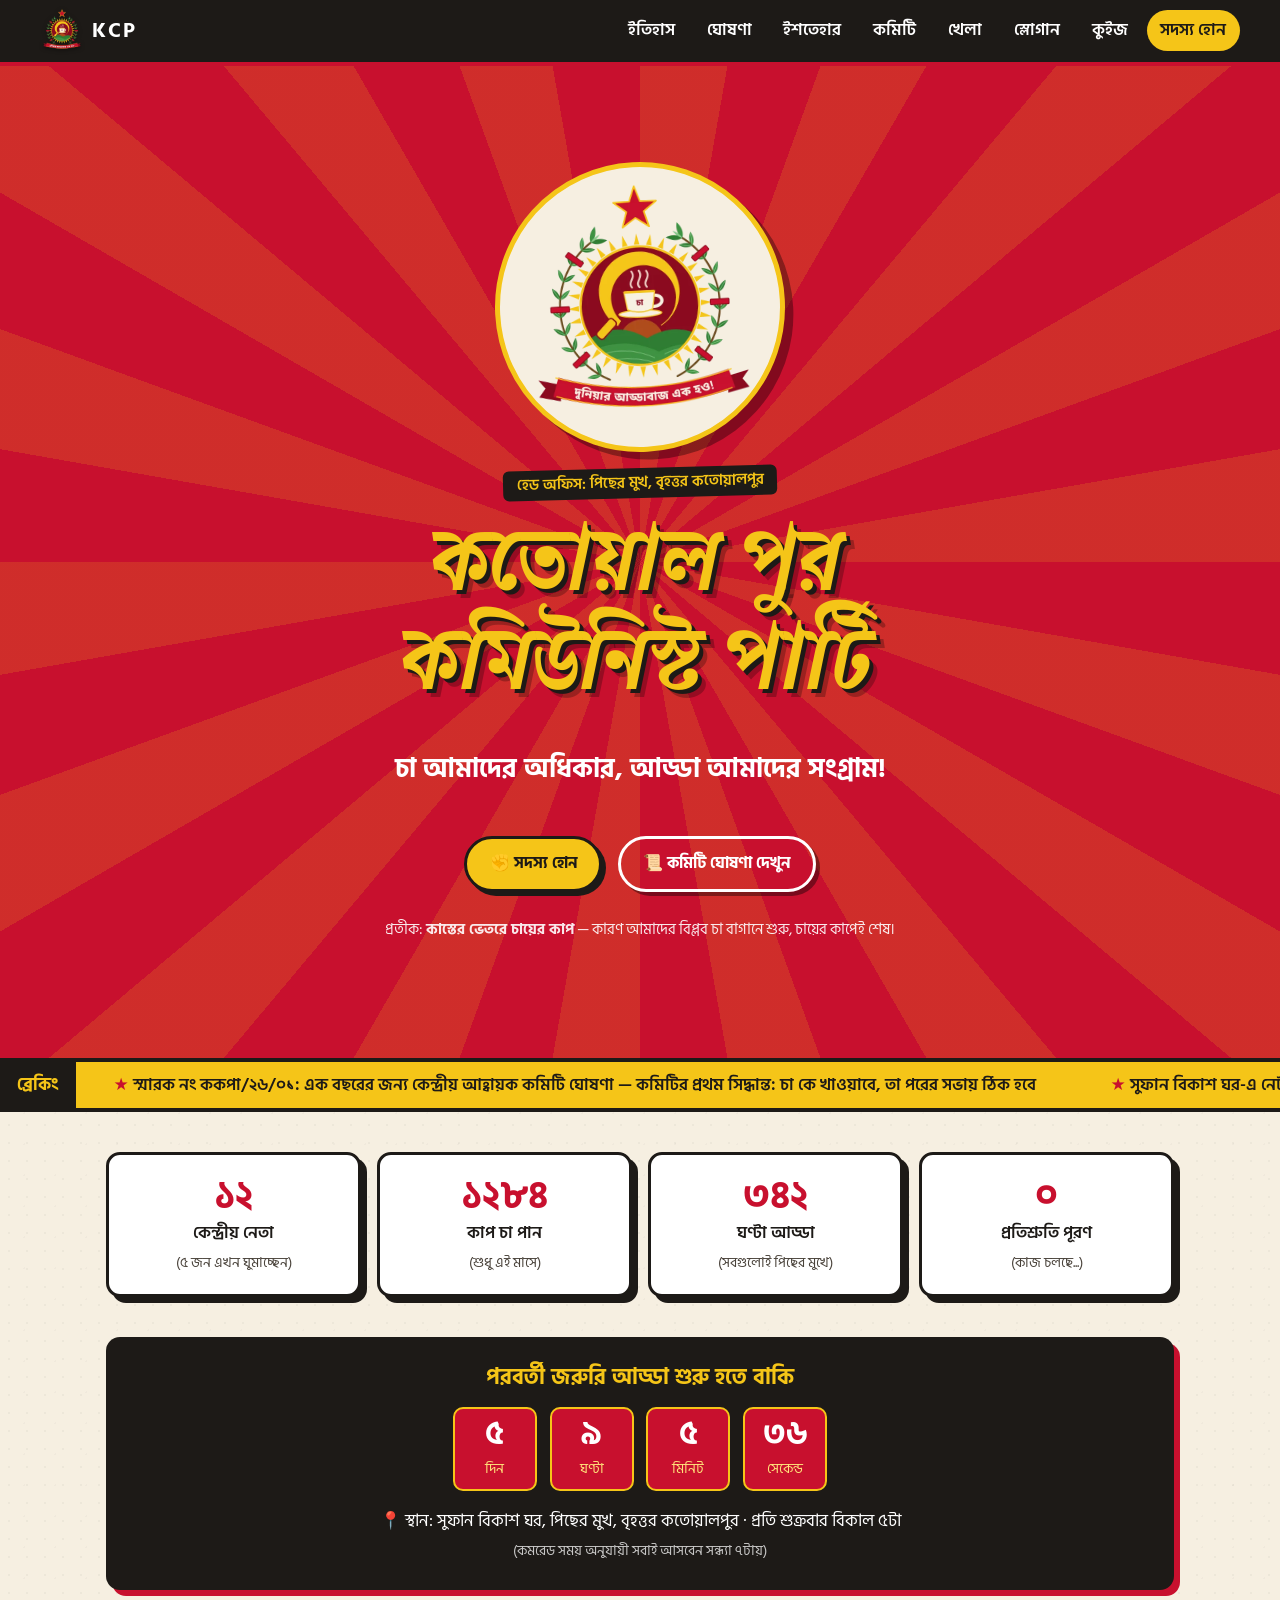
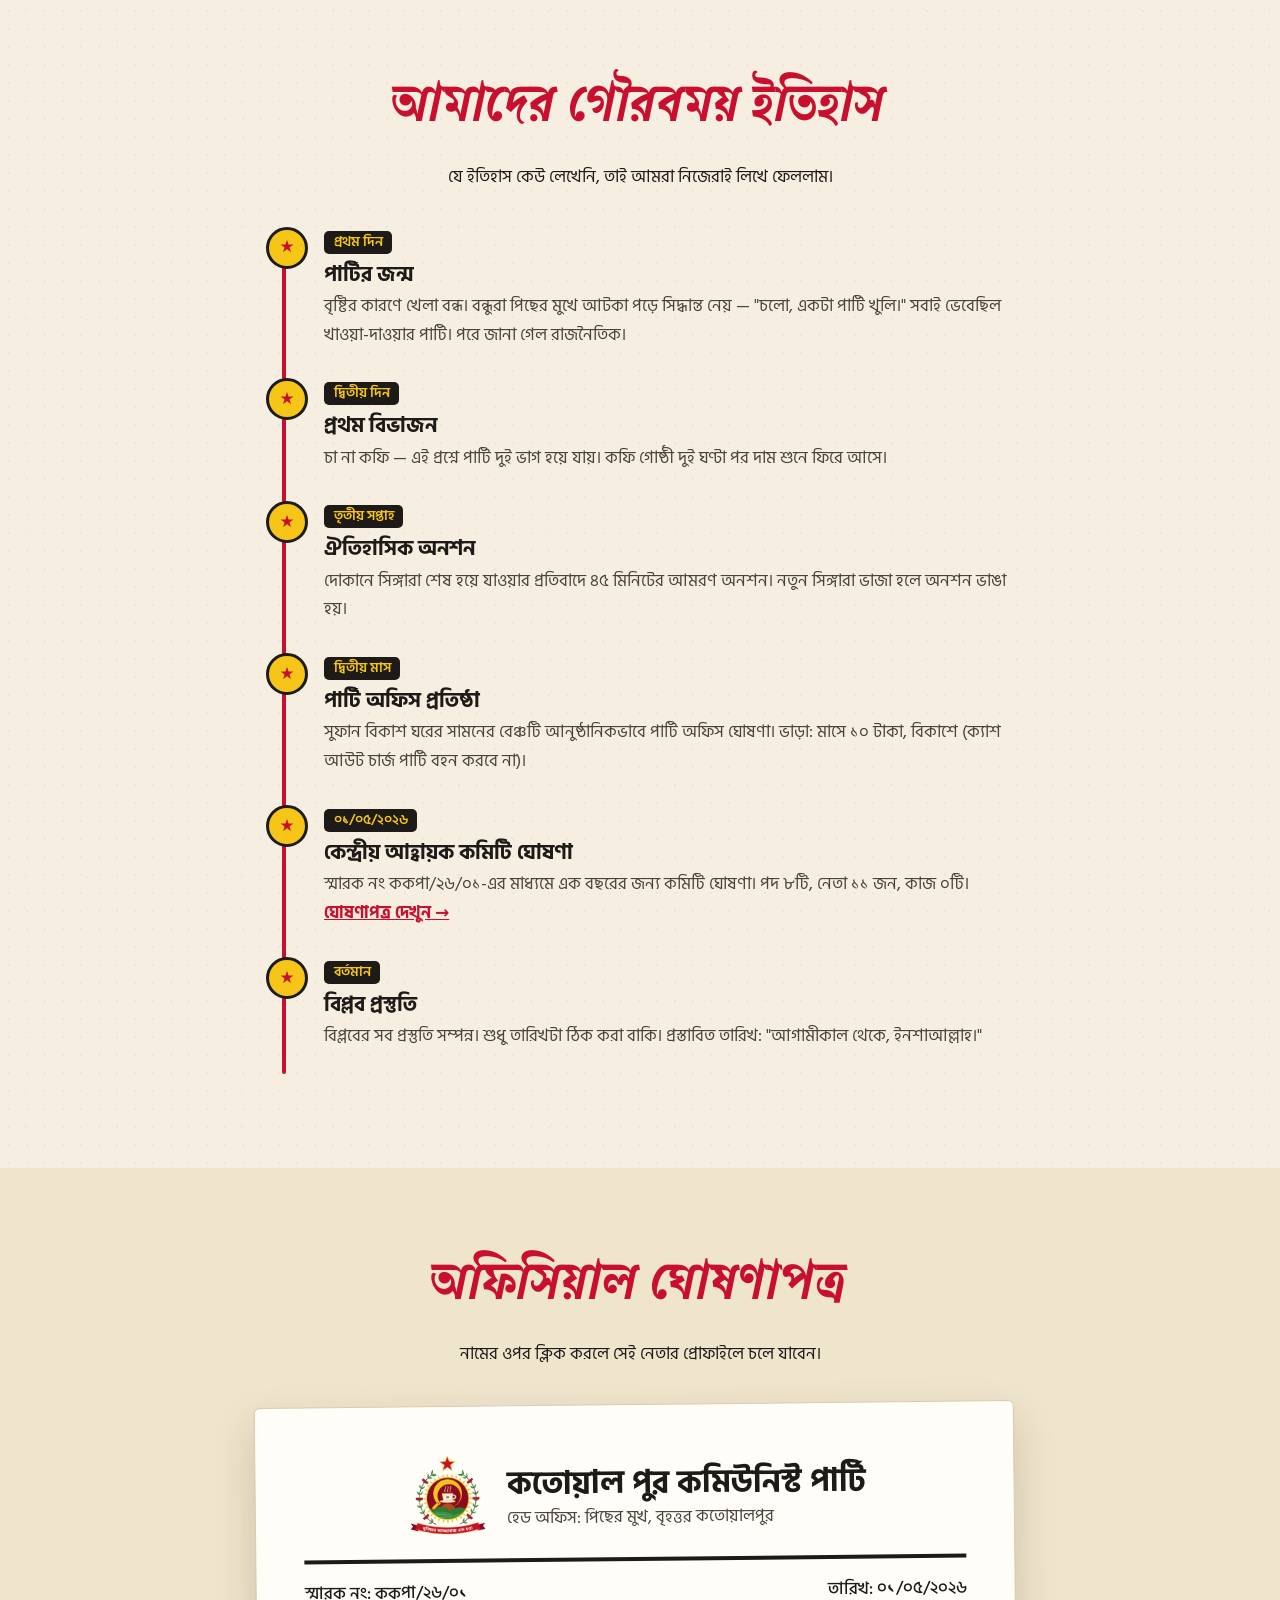
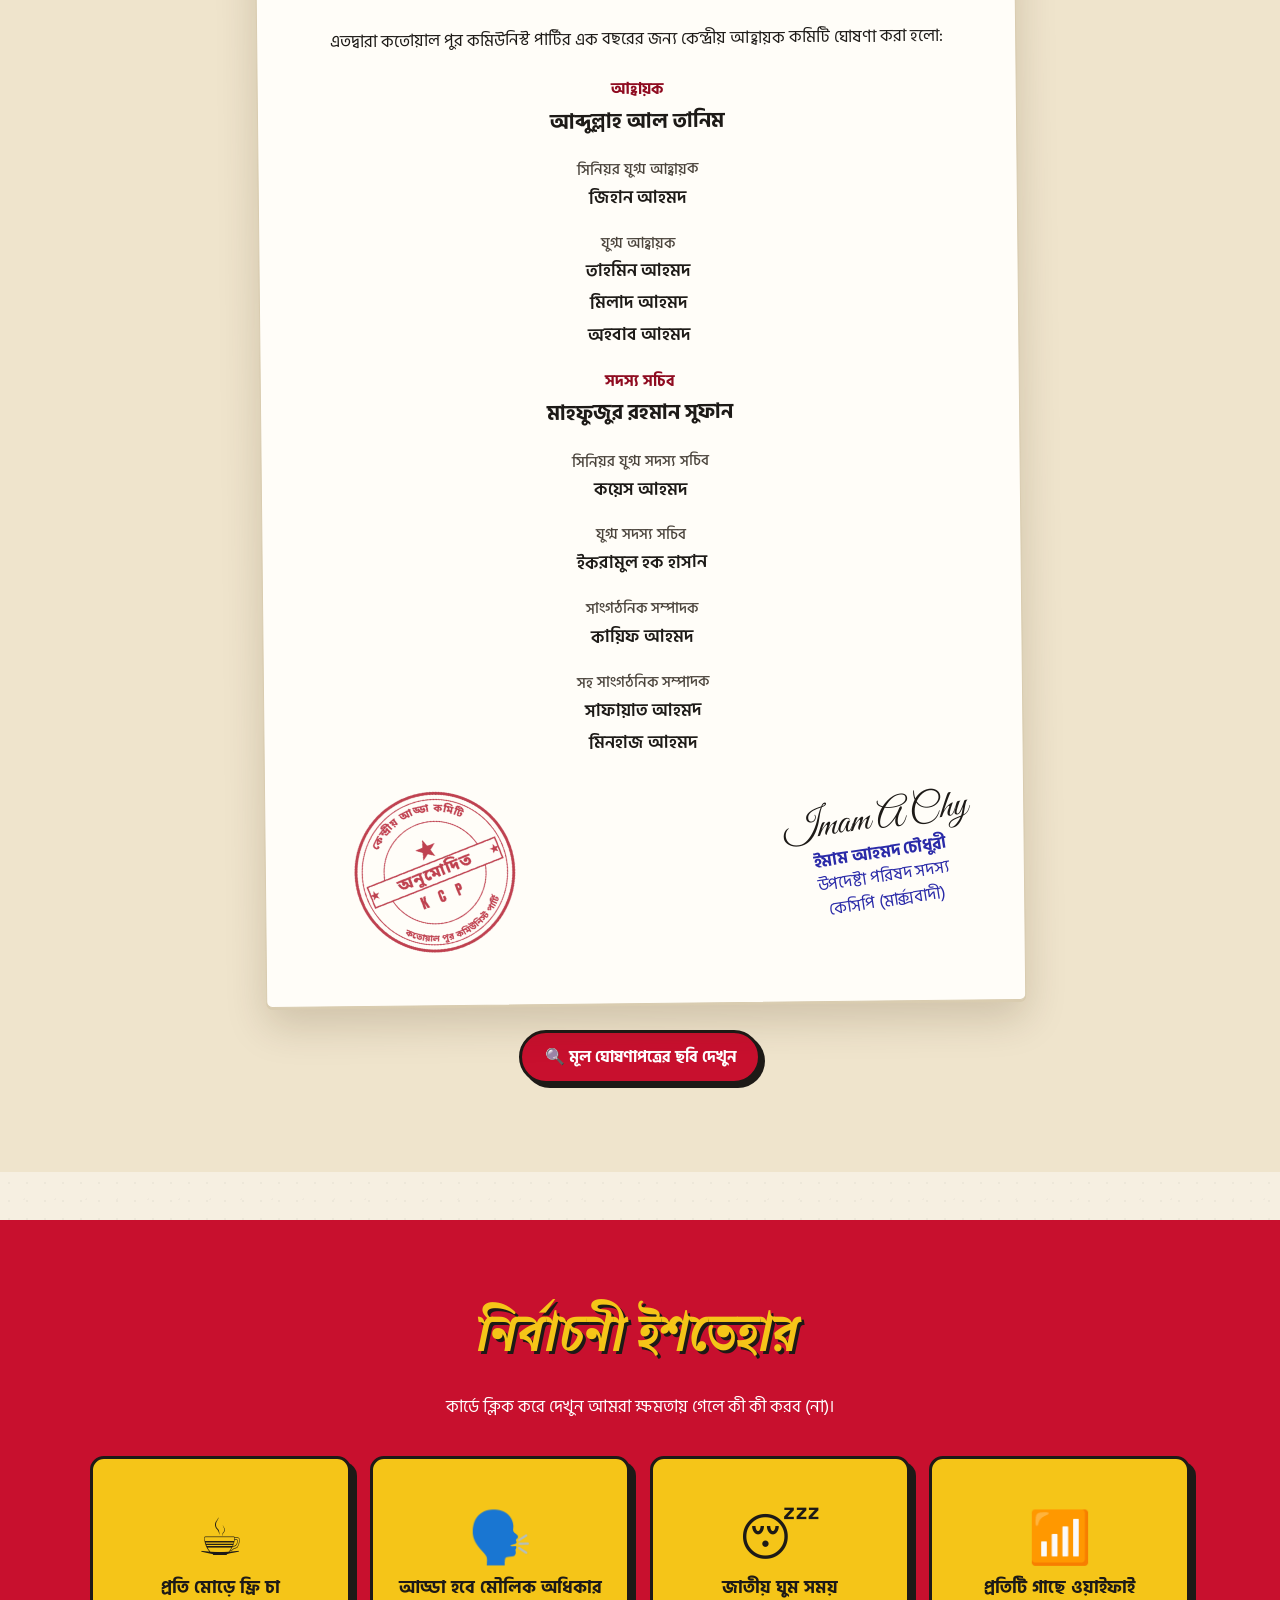
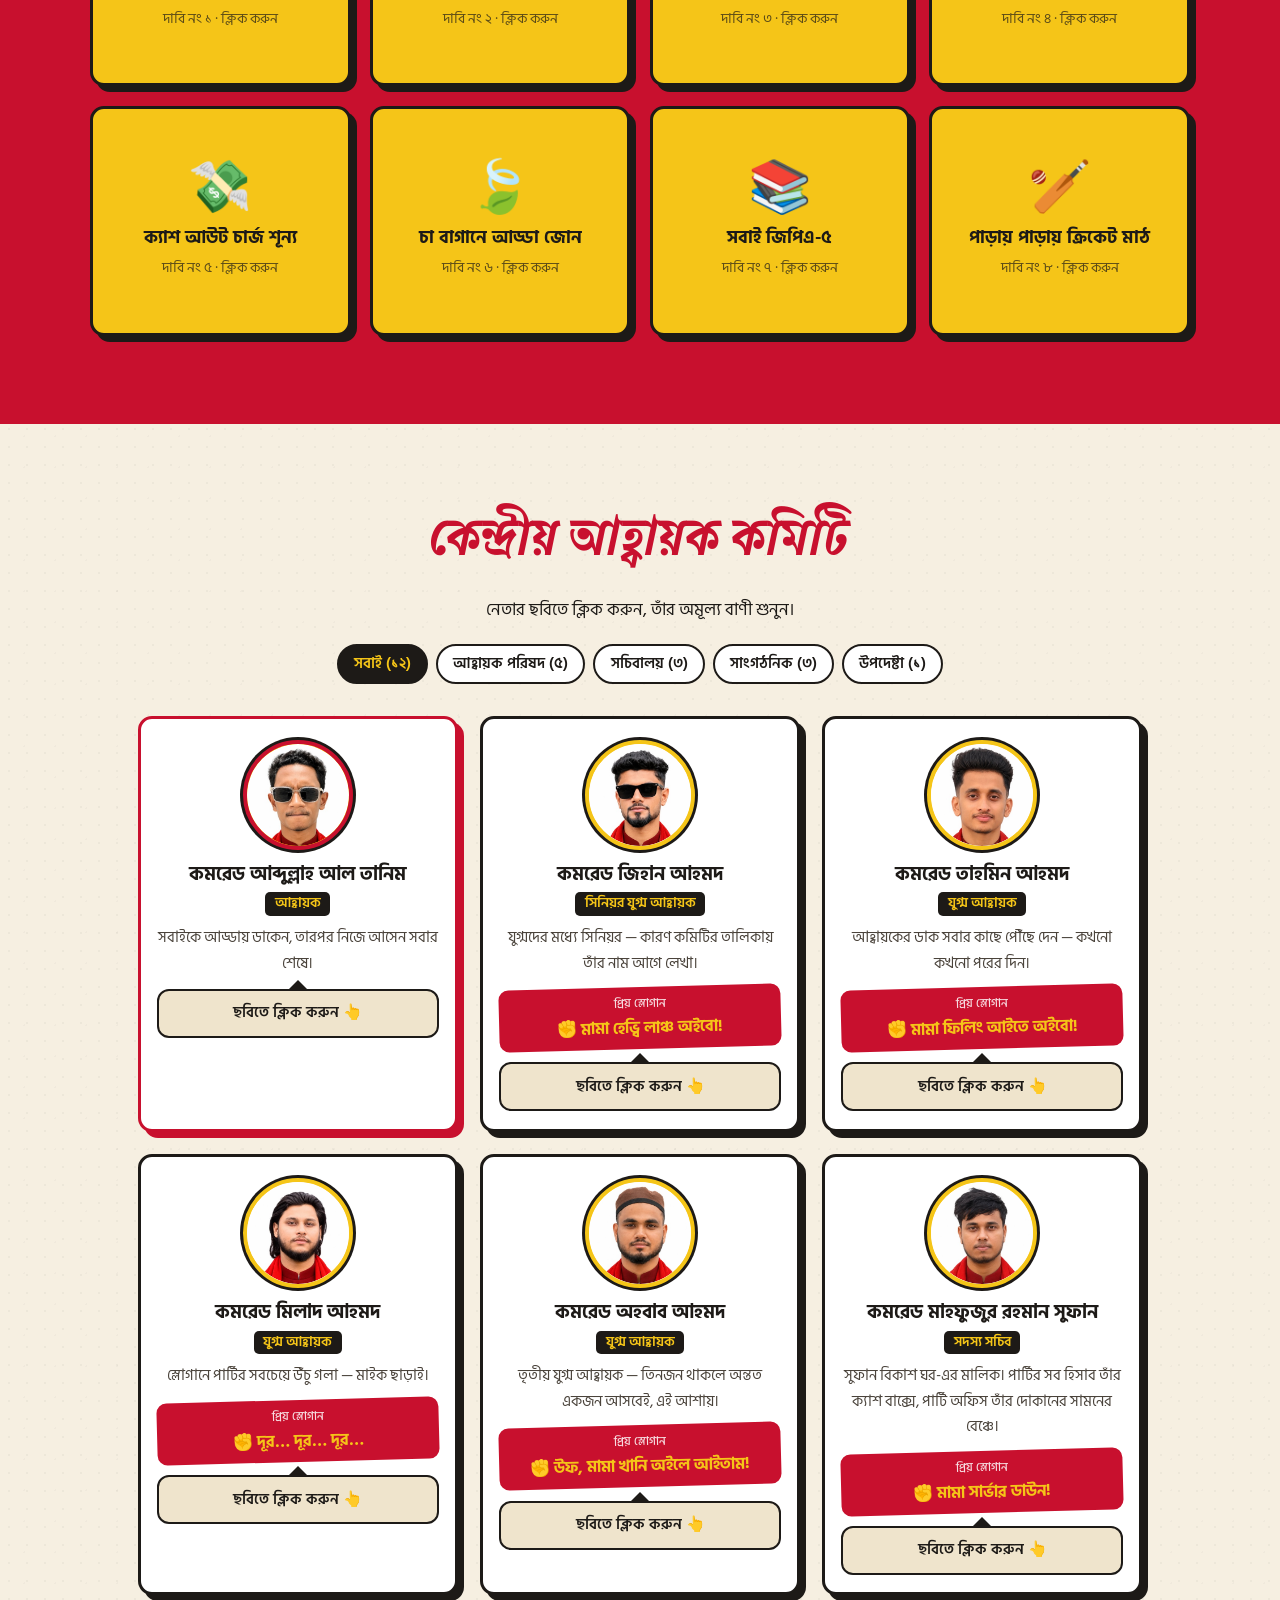
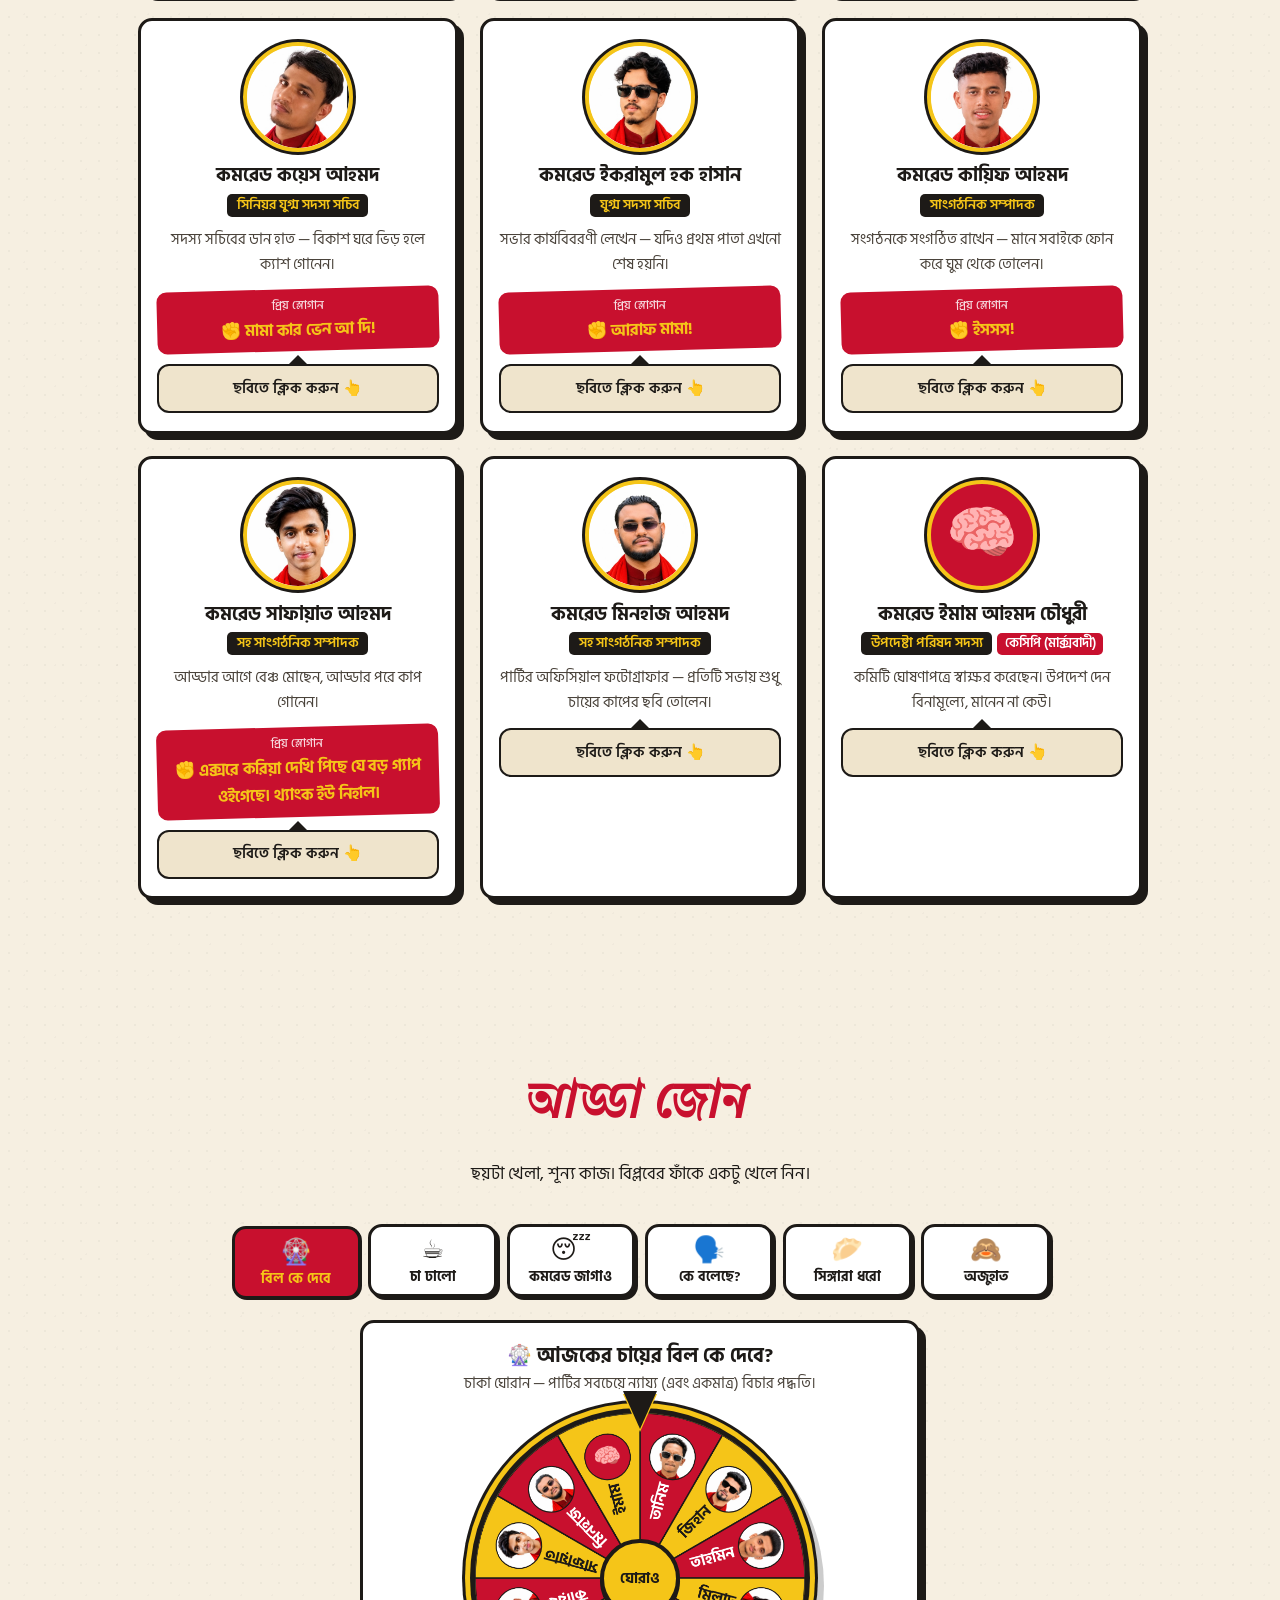
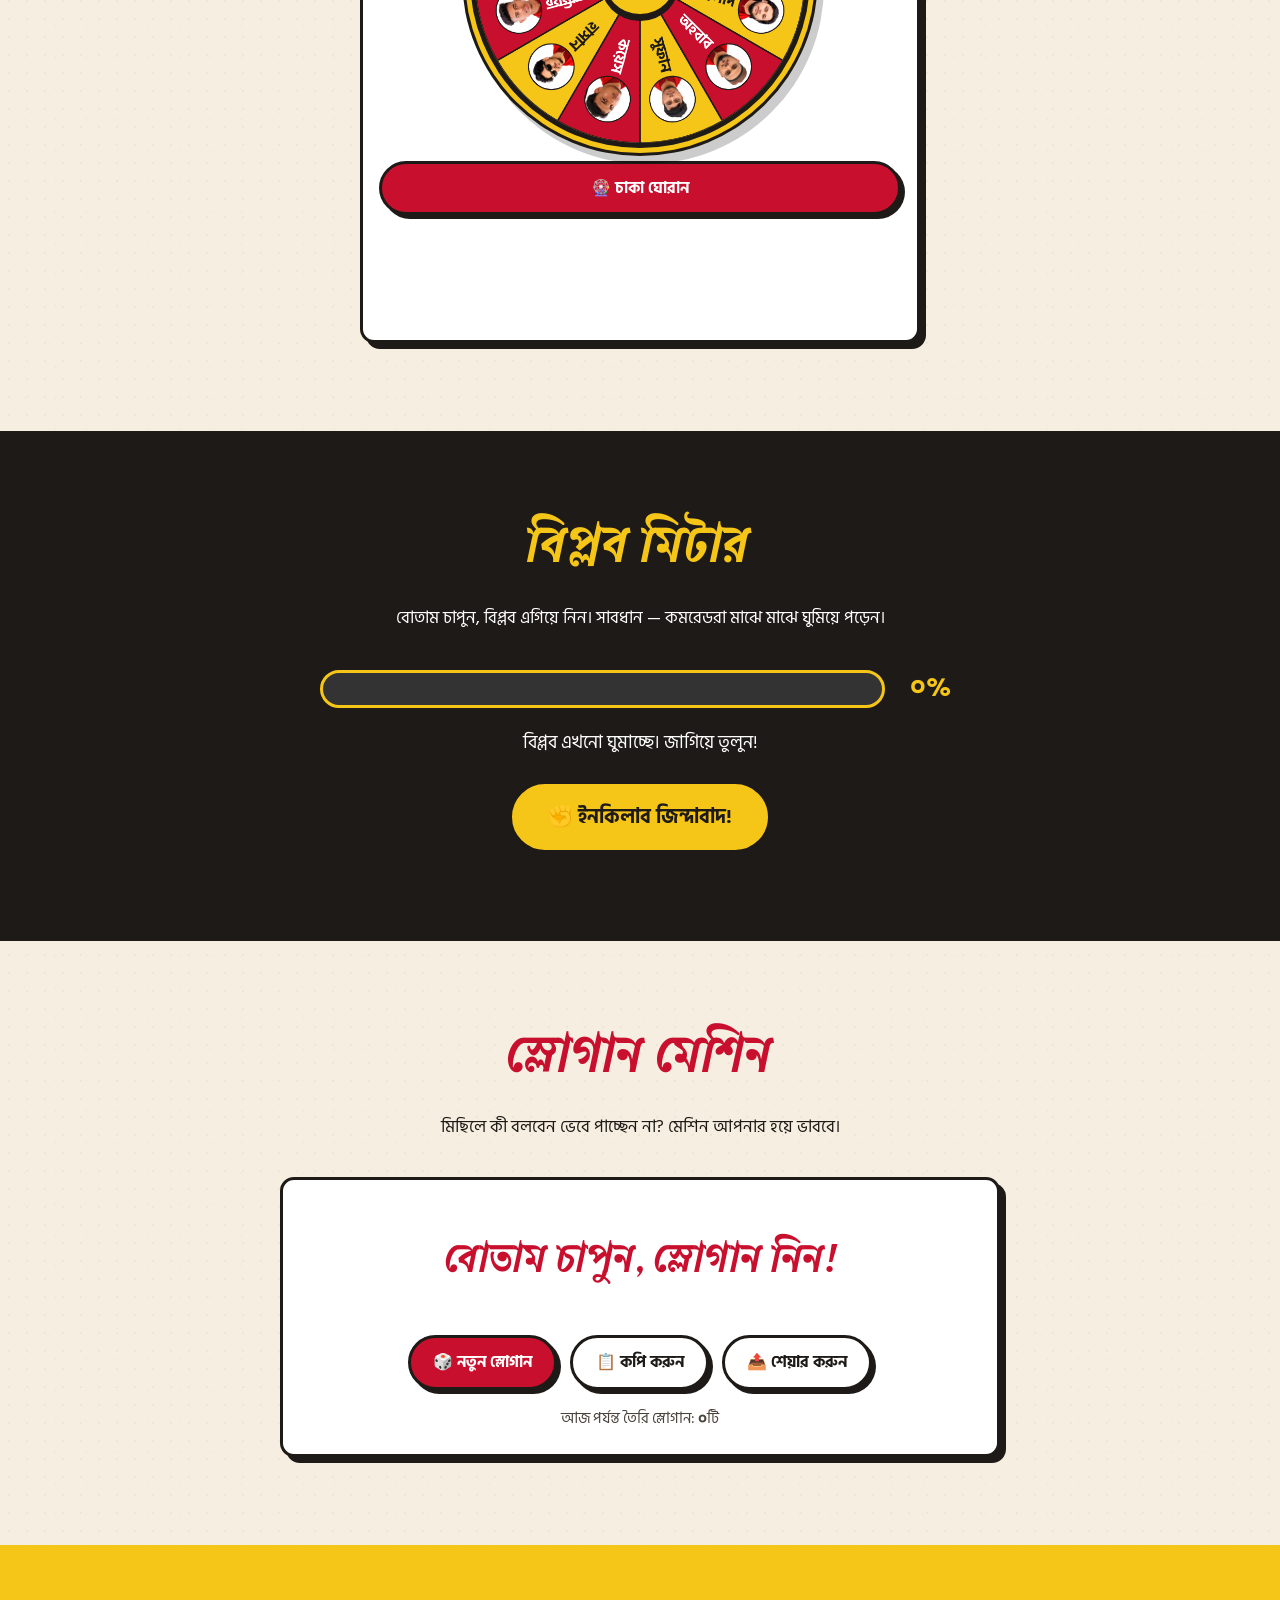
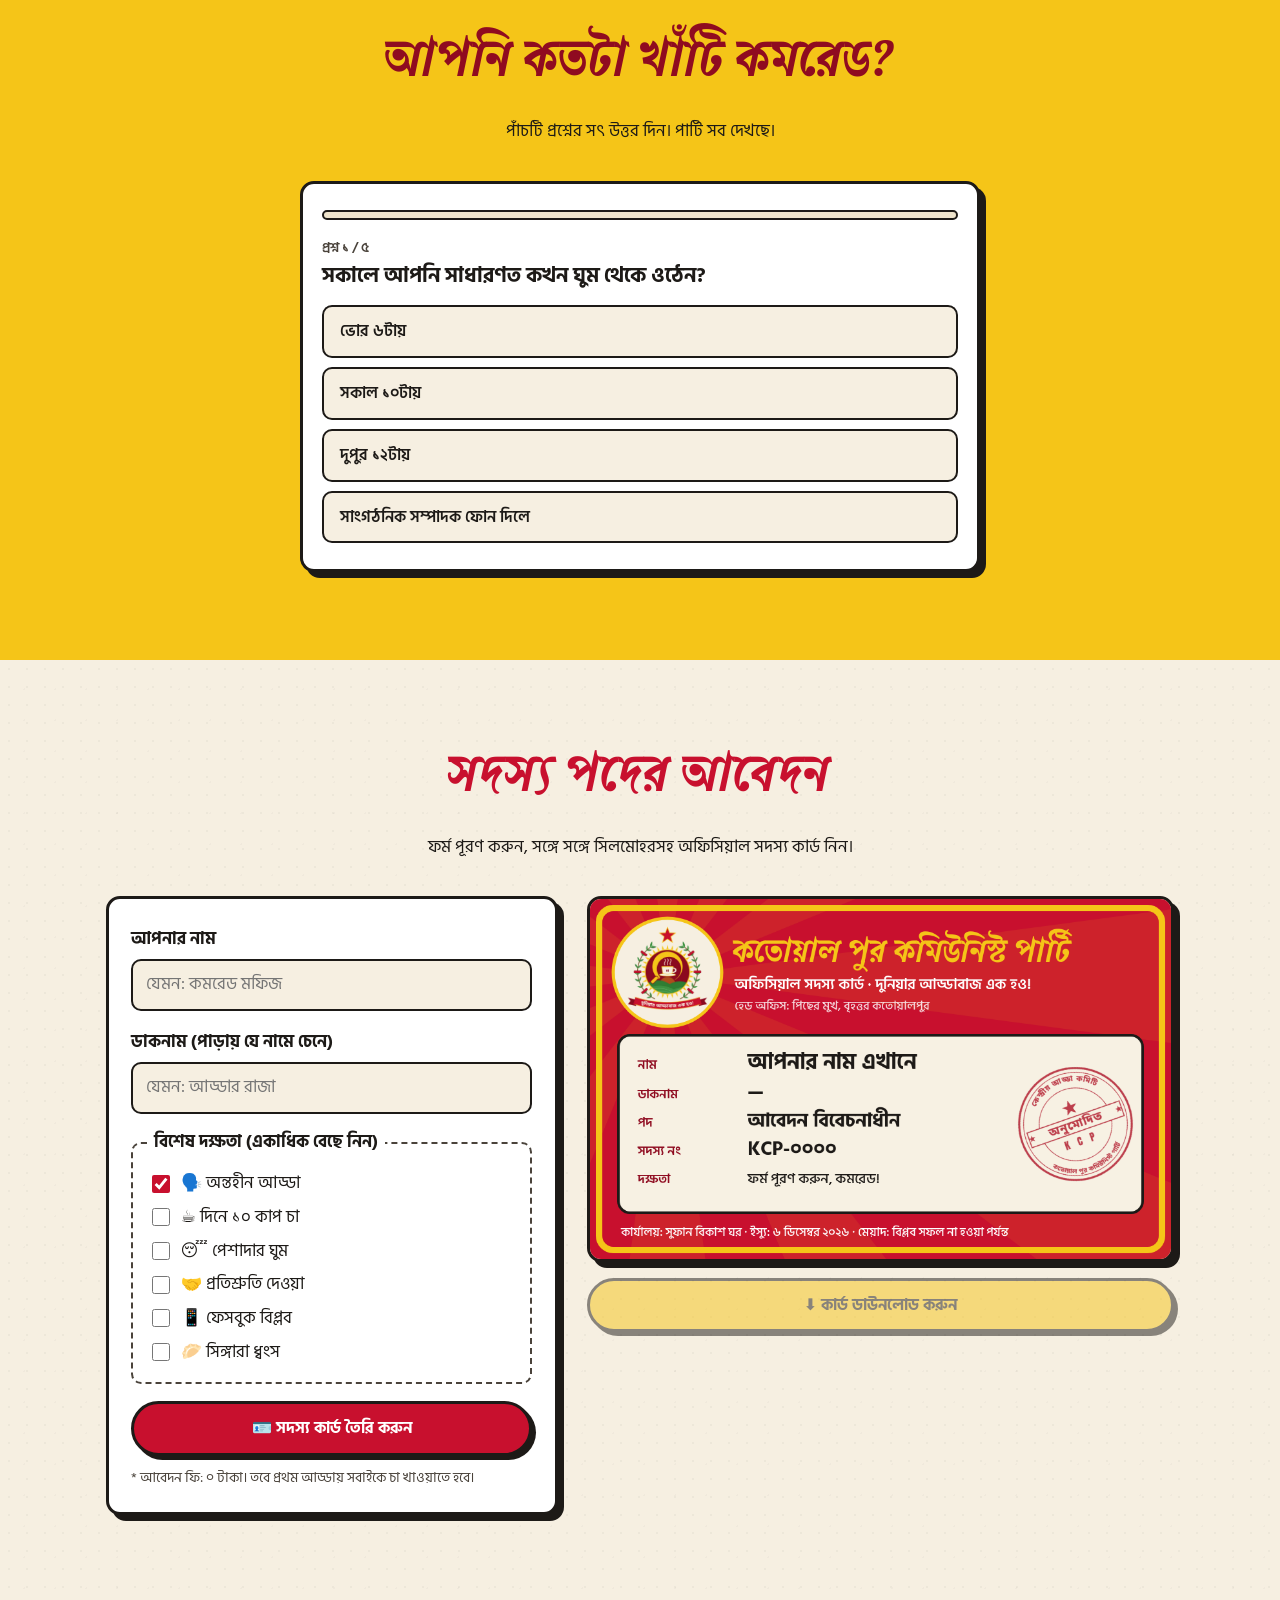
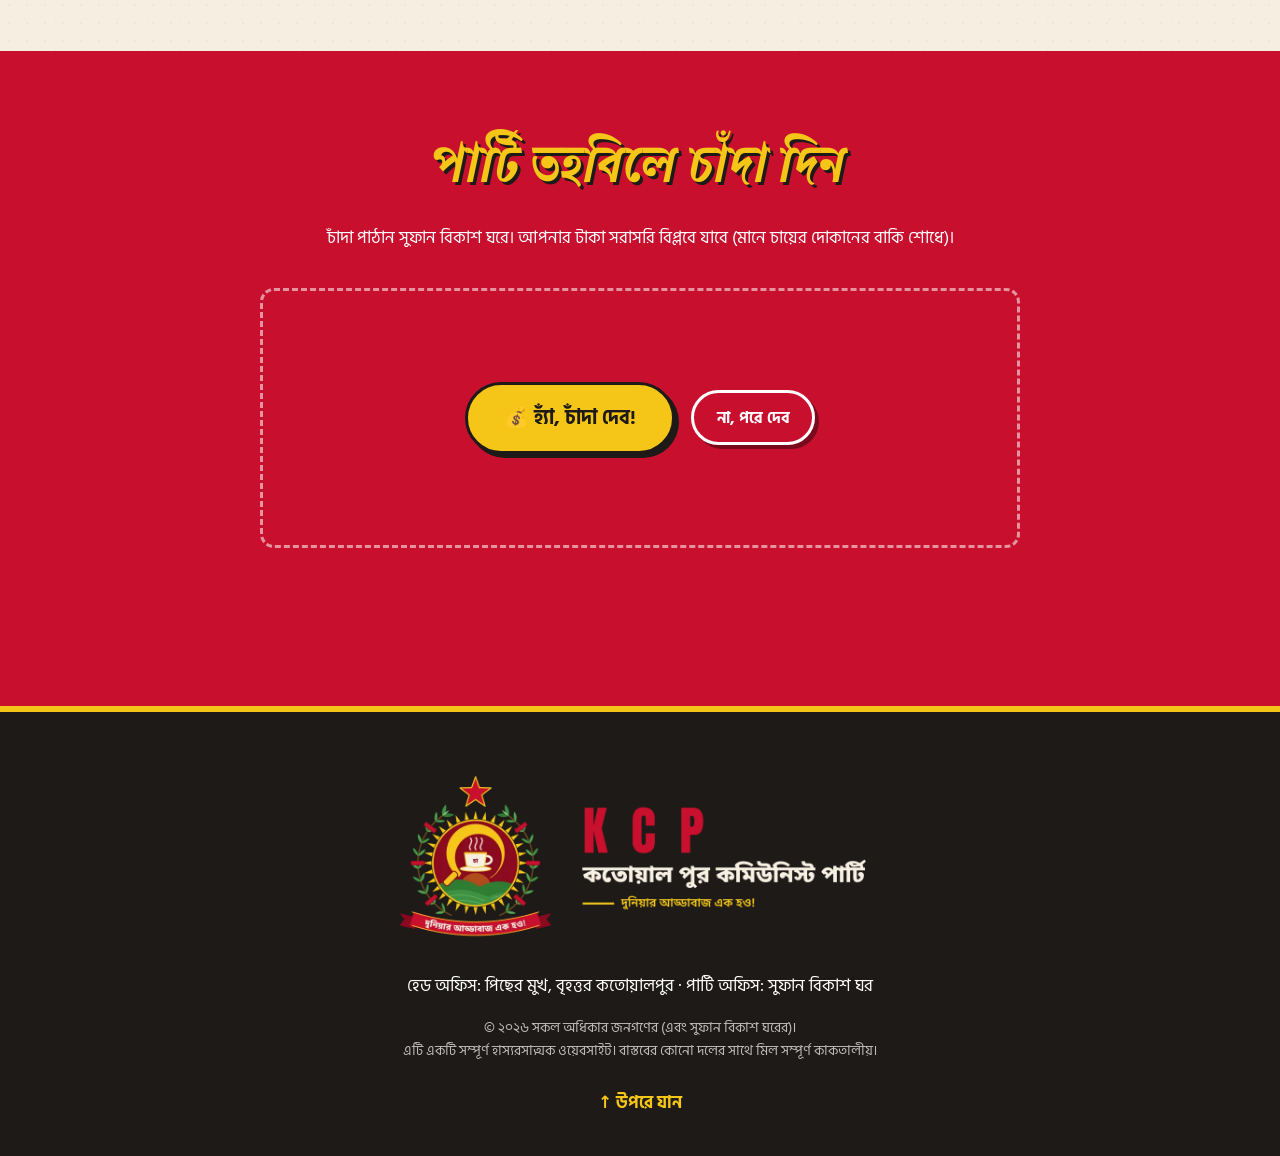
==== index.html @ 1a25c132 "Use the new KCP logo pack everywhere New seal in nav, hero, notice and member card; new stamp; dark " ====
<!doctype html>
<html lang="bn">
<head>
  <meta charset="utf-8">
  <meta name="viewport" content="width=device-width, initial-scale=1, viewport-fit=cover">
  <meta name="theme-color" content="#1d1a17">
  <title>কতোয়াল পুর কমিউনিস্ট পার্টি (KCP)</title>
  <meta name="description" content="কতোয়াল পুর কমিউনিস্ট পার্টি (KCP) — দুনিয়ার আড্ডাবাজ এক হও! হেড অফিস: পিছের মুখ, বৃহত্তর কতোয়ালপুর।">
  <meta property="og:title" content="কতোয়াল পুর কমিউনিস্ট পার্টি (KCP)">
  <meta property="og:description" content="দুনিয়ার আড্ডাবাজ এক হও! চা আমাদের অধিকার, আড্ডা আমাদের সংগ্রাম।">
  <!-- ফেসবুকে শেয়ার করলে এই ছবি দেখাবে -->
  <meta property="og:url" content="https://joinkcp.com/">
  <meta property="og:image" content="https://joinkcp.com/assets/og-card.jpg">
  <meta property="og:image:width" content="1200">
  <meta property="og:image:height" content="630">
  <meta property="og:type" content="website">
  <meta name="twitter:card" content="summary_large_image">
  <link rel="icon" href="favicon.ico" sizes="any">
  <link rel="icon" type="image/png" sizes="32x32" href="favicon-32x32.png">
  <link rel="icon" type="image/png" sizes="16x16" href="favicon-16x16.png">
  <link rel="apple-touch-icon" sizes="180x180" href="apple-touch-icon.png">
  <link rel="manifest" href="site.webmanifest">
  <link rel="preconnect" href="https://fonts.googleapis.com">
  <link rel="preconnect" href="https://fonts.gstatic.com" crossorigin>
  <link href="https://fonts.googleapis.com/css2?family=Galada&family=Great+Vibes&family=Hind+Siliguri:wght@400;500;600;700&display=swap" rel="stylesheet">
  <!-- আপডেটের পর ?v= নম্বর বাড়ান (style.css ও script.js দুটোতেই), তাহলে সবার ব্রাউজারে নতুন ফাইল আসবে -->
  <link rel="stylesheet" href="style.css?v=25">
</head>
<body>

  <!-- ====== নেভিগেশন ====== -->
  <header class="nav" id="top">
    <a href="#home" class="brand">
      <img class="brand-logo" src="assets/logo/seal-256.webp" alt="" width="44" height="44">
      <span>KCP</span>
    </a>
    <button class="nav-toggle" id="navToggle" aria-label="মেনু খুলুন" aria-expanded="false">☰</button>
    <nav class="nav-links" id="navLinks">
      <a href="#history">ইতিহাস</a>
      <a href="#notice">ঘোষণা</a>
      <a href="#manifesto">ইশতেহার</a>
      <a href="#leaders">কমিটি</a>
      <a href="#games">খেলা</a>
      <a href="#slogan">স্লোগান</a>
      <a href="#quiz">কুইজ</a>
      <a href="#join" class="nav-cta">সদস্য হোন</a>
    </nav>
  </header>

  <main>

    <!-- ====== হিরো ====== -->
    <section class="hero" id="home">
      <div class="hero-rays" aria-hidden="true"></div>
      <div class="hero-inner">
        <button class="hero-badge" id="heroLogo" type="button" aria-label="পার্টির প্রতীক — ক্লিক করুন">
          <img src="assets/logo/seal-600.webp" alt="কতোয়াল পুর কমিউনিস্ট পার্টির প্রতীক: কাস্তের ভেতরে চায়ের কাপ, তারা ও চা বাগান" width="600" height="600">
        </button>
        <p class="hero-kicker">হেড অফিস: পিছের মুখ, বৃহত্তর কতোয়ালপুর</p>
        <h1>কতোয়াল পুর<br>কমিউনিস্ট পার্টি</h1>
        <p class="hero-slogan"><span id="sloganRotator">দুনিয়ার আড্ডাবাজ এক হও!</span></p>
        <div class="hero-actions">
          <a href="#join" class="btn btn-yellow">✊ সদস্য হোন</a>
          <a href="#notice" class="btn btn-outline">📜 কমিটি ঘোষণা দেখুন</a>
        </div>
        <p class="hero-note">প্রতীক: <b>কাস্তের ভেতরে চায়ের কাপ</b> — কারণ আমাদের বিপ্লব চা বাগানে শুরু, চায়ের কাপেই শেষ।</p>
      </div>
    </section>

    <!-- ====== ব্রেকিং নিউজ ====== -->
    <div class="ticker" aria-label="সর্বশেষ খবর">
      <span class="ticker-label">ব্রেকিং</span>
      <div class="ticker-track">
        <div class="ticker-content" id="tickerContent"></div>
      </div>
    </div>

    <!-- ====== পরিসংখ্যান ====== -->
    <section class="stats">
      <div class="stat">
        <span class="stat-num" data-count="12">০</span>
        <span class="stat-label">কেন্দ্রীয় নেতা<br><small>(৫ জন এখন ঘুমাচ্ছেন)</small></span>
      </div>
      <div class="stat">
        <span class="stat-num" data-count="1284">০</span>
        <span class="stat-label">কাপ চা পান<br><small>(শুধু এই মাসে)</small></span>
      </div>
      <div class="stat">
        <span class="stat-num" data-count="342">০</span>
        <span class="stat-label">ঘণ্টা আড্ডা<br><small>(সবগুলোই পিছের মুখে)</small></span>
      </div>
      <div class="stat">
        <span class="stat-num" data-count="0">০</span>
        <span class="stat-label">প্রতিশ্রুতি পূরণ<br><small>(কাজ চলছে...)</small></span>
      </div>
    </section>

    <!-- ====== পরবর্তী সভা ====== -->
    <section class="meeting">
      <div class="meeting-box">
        <h2>পরবর্তী জরুরি আড্ডা শুরু হতে বাকি</h2>
        <div class="countdown" id="countdown">
          <div><span id="cdD">০</span><small>দিন</small></div>
          <div><span id="cdH">০</span><small>ঘণ্টা</small></div>
          <div><span id="cdM">০</span><small>মিনিট</small></div>
          <div><span id="cdS">০</span><small>সেকেন্ড</small></div>
        </div>
        <p>📍 স্থান: সুফান বিকাশ ঘর, পিছের মুখ, বৃহত্তর কতোয়ালপুর · প্রতি শুক্রবার বিকাল ৫টা<br>
          <small>(কমরেড সময় অনুযায়ী সবাই আসবেন সন্ধ্যা ৭টায়)</small></p>
      </div>
    </section>

    <!-- ====== ইতিহাস ====== -->
    <section class="section" id="history">
      <h2 class="section-title">আমাদের গৌরবময় ইতিহাস</h2>
      <p class="section-sub">যে ইতিহাস কেউ লেখেনি, তাই আমরা নিজেরাই লিখে ফেললাম।</p>
      <ol class="timeline">
        <li>
          <span class="tl-year">প্রথম দিন</span>
          <h3>পার্টির জন্ম</h3>
          <p>বৃষ্টির কারণে খেলা বন্ধ। বন্ধুরা পিছের মুখে আটকা পড়ে সিদ্ধান্ত নেয় — "চলো, একটা পার্টি খুলি।" সবাই ভেবেছিল খাওয়া-দাওয়ার পার্টি। পরে জানা গেল রাজনৈতিক।</p>
        </li>
        <li>
          <span class="tl-year">দ্বিতীয় দিন</span>
          <h3>প্রথম বিভাজন</h3>
          <p>চা না কফি — এই প্রশ্নে পার্টি দুই ভাগ হয়ে যায়। কফি গোষ্ঠী দুই ঘণ্টা পর দাম শুনে ফিরে আসে।</p>
        </li>
        <li>
          <span class="tl-year">তৃতীয় সপ্তাহ</span>
          <h3>ঐতিহাসিক অনশন</h3>
          <p>দোকানে সিঙ্গারা শেষ হয়ে যাওয়ার প্রতিবাদে ৪৫ মিনিটের আমরণ অনশন। নতুন সিঙ্গারা ভাজা হলে অনশন ভাঙা হয়।</p>
        </li>
        <li>
          <span class="tl-year">দ্বিতীয় মাস</span>
          <h3>পার্টি অফিস প্রতিষ্ঠা</h3>
          <p>সুফান বিকাশ ঘরের সামনের বেঞ্চটি আনুষ্ঠানিকভাবে পার্টি অফিস ঘোষণা। ভাড়া: মাসে ১০ টাকা, বিকাশে (ক্যাশ আউট চার্জ পার্টি বহন করবে না)।</p>
        </li>
        <li>
          <span class="tl-year">০১/০৫/২০২৬</span>
          <h3>কেন্দ্রীয় আহ্বায়ক কমিটি ঘোষণা</h3>
          <p>স্মারক নং ককপা/২৬/০১-এর মাধ্যমে এক বছরের জন্য কমিটি ঘোষণা। পদ ৮টি, নেতা ১১ জন, কাজ ০টি। <a href="#notice">ঘোষণাপত্র দেখুন →</a></p>
        </li>
        <li>
          <span class="tl-year">বর্তমান</span>
          <h3>বিপ্লব প্রস্তুতি</h3>
          <p>বিপ্লবের সব প্রস্তুতি সম্পন্ন। শুধু তারিখটা ঠিক করা বাকি। প্রস্তাবিত তারিখ: "আগামীকাল থেকে, ইনশাআল্লাহ।"</p>
        </li>
      </ol>
    </section>

    <!-- ====== অফিসিয়াল ঘোষণাপত্র ====== -->
    <section class="section section-paper" id="notice">
      <h2 class="section-title">অফিসিয়াল ঘোষণাপত্র</h2>
      <p class="section-sub">নামের ওপর ক্লিক করলে সেই নেতার প্রোফাইলে চলে যাবেন।</p>
      <article class="letter">
        <header class="letter-head">
          <img src="assets/logo/seal-256.webp" alt="" width="90" height="90">
          <div>
            <h3>কতোয়াল পুর কমিউনিস্ট পার্টি</h3>
            <p>হেড অফিস: পিছের মুখ, বৃহত্তর কতোয়ালপুর</p>
          </div>
        </header>
        <div class="letter-meta">
          <span>স্মারক নং: ককপা/২৬/০১</span>
          <span>তারিখ: ০১/০৫/২০২৬</span>
        </div>
        <p class="letter-body">এতদ্বারা কতোয়াল পুর কমিউনিস্ট পার্টির এক বছরের জন্য কেন্দ্রীয় আহ্বায়ক কমিটি ঘোষণা করা হলো:</p>
        <div class="letter-list" id="noticeList"></div>
        <footer class="letter-sign">
          <img class="letter-stamp" src="assets/logo/stamp-600.webp" alt="পার্টির সিল: অনুমোদিত, কেন্দ্রীয় আড্ডা কমিটি" width="600" height="600">
          <div class="sig">
            <span class="sig-script">Imam A Chy</span>
            <a href="#m-imam"><b>ইমাম আহমদ চৌধুরী</b></a>
            উপদেষ্টা পরিষদ সদস্য<br>কেসিপি (মার্ক্সবাদী)
          </div>
        </footer>
      </article>
      <button class="btn btn-red" type="button" id="openNotice">🔍 মূল ঘোষণাপত্রের ছবি দেখুন</button>
    </section>

    <!-- ====== ইশতেহার ====== -->
    <section class="section section-red" id="manifesto">
      <h2 class="section-title">নির্বাচনী ইশতেহার</h2>
      <p class="section-sub">কার্ডে ক্লিক করে দেখুন আমরা ক্ষমতায় গেলে কী কী করব (না)।</p>
      <div class="cards" id="manifestoCards"></div>
    </section>

    <!-- ====== নেতৃবৃন্দ ====== -->
    <section class="section" id="leaders">
      <h2 class="section-title">কেন্দ্রীয় আহ্বায়ক কমিটি</h2>
      <p class="section-sub">নেতার ছবিতে ক্লিক করুন, তাঁর অমূল্য বাণী শুনুন।</p>
      <div class="filters" id="leaderFilters" role="group" aria-label="কমিটি ছাঁকুন"></div>
      <div class="leaders" id="leadersGrid"></div>
      <div class="carousel-ctrl" id="leaderCtrl">
        <button type="button" id="leaderPrev" aria-label="আগের কমরেড">‹</button>
        <span id="leaderPos" aria-live="polite">১ / ১২</span>
        <button type="button" id="leaderNext" aria-label="পরের কমরেড">›</button>
      </div>
      <p class="swipe-hint">👉 ডানে-বামে সোয়াইপ করুন</p>
    </section>

    <!-- ====== আড্ডা জোন (খেলা) ====== -->
    <section class="section" id="games">
      <h2 class="section-title">আড্ডা জোন</h2>
      <p class="section-sub">ছয়টা খেলা, শূন্য কাজ। বিপ্লবের ফাঁকে একটু খেলে নিন।</p>
      <div class="game-tabs" id="gameTabs" role="tablist" aria-label="খেলা বেছে নিন">
        <button type="button" role="tab" data-game="wheel"><span>🎡</span>বিল কে দেবে</button>
        <button type="button" role="tab" data-game="tea"><span>☕</span>চা ঢালো</button>
        <button type="button" role="tab" data-game="wake"><span>😴</span>কমরেড জাগাও</button>
        <button type="button" role="tab" data-game="who"><span>🗣️</span>কে বলেছে?</button>
        <button type="button" role="tab" data-game="catch"><span>🥟</span>সিঙ্গারা ধরো</button>
        <button type="button" role="tab" data-game="excuse"><span>🙈</span>অজুহাত</button>
      </div>
      <div class="games">

        <article class="game" role="tabpanel" data-game="wheel">
          <h3>🎡 আজকের চায়ের বিল কে দেবে?</h3>
          <p class="game-sub">চাকা ঘোরান — পার্টির সবচেয়ে ন্যায্য (এবং একমাত্র) বিচার পদ্ধতি।</p>
          <div class="wheel-wrap">
            <div class="wheel-pointer" aria-hidden="true"></div>
            <canvas id="wheel" width="640" height="640" aria-label="কমরেডদের ছবি ও নামসহ ঘূর্ণি চাকা"></canvas>
            <button class="wheel-hub" id="wheelHub" type="button" aria-label="চাকা ঘোরান">ঘোরাও</button>
          </div>
          <button class="btn btn-red btn-block" id="wheelBtn" type="button">🎡 চাকা ঘোরান</button>
          <div class="wheel-result" id="wheelResult" aria-live="polite"></div>
        </article>

        <article class="game" role="tabpanel" data-game="tea">
          <h3>☕ চা ঢালো চ্যালেঞ্জ</h3>
          <p class="game-sub">বোতাম চেপে ধরে রাখুন, লাল দাগ পর্যন্ত চা উঠলে ছেড়ে দিন। উপচে পড়লে বিল আপনার।</p>
          <div class="tea-stage" id="teaStage">
            <div class="kettle" aria-hidden="true">🫖</div>
            <div class="stream" aria-hidden="true"></div>
            <div class="cup-wrap" id="cupWrap">
              <div class="cup"><div class="tea" id="teaFill"></div></div>
              <div class="tea-line" id="teaLine"><span>এই পর্যন্ত</span></div>
              <div class="steam" aria-hidden="true">♨️</div>
            </div>
            <div class="puddle" aria-hidden="true"></div>
          </div>
          <p class="tea-msg" id="teaMsg" aria-live="polite">প্রস্তুত? বোতাম চেপে ধরে রাখুন!</p>
          <button class="btn btn-yellow btn-block hold-btn" id="teaBtn" type="button">👆 চেপে ধরে চা ঢালুন</button>
          <p class="tea-best">আপনার সেরা স্কোর: <b id="teaBest">০</b> / ১০০</p>
        </article>

        <article class="game" role="tabpanel" data-game="excuse">
          <h3>🙈 আড্ডায় না আসার অজুহাত মেশিন</h3>
          <p class="game-sub">আহ্বায়ক ফোন দিচ্ছেন? চিন্তা নেই, মেশিন আপনার হয়ে অজুহাত বানাবে।</p>
          <div class="excuse-out" id="excuseOut"><p>বোতাম চাপুন, অজুহাত নিন!</p></div>
          <div class="slogan-actions">
            <button class="btn btn-red" id="excuseBtn" type="button">🎲 নতুন অজুহাত</button>
            <button class="btn btn-outline-dark" id="excuseShare" type="button">📤 গ্রুপে পাঠান</button>
          </div>
        </article>

        <article class="game" role="tabpanel" data-game="wake">
          <h3>😴 ঘুমন্ত কমরেড জাগাও</h3>
          <p class="game-sub">সাংগঠনিক সম্পাদকের দায়িত্ব এখন আপনার! কমরেড ঘুম ঘুম চোখে উঁকি দিলেই ট্যাপ করুন। সাবধান — 🧾 বিলে চাপলে ২ পয়েন্ট কাটা।</p>
          <div class="game-hud"><span>⏱️ <b id="wakeTime">৩০</b> সে.</span><span>⭐ <b id="wakeScore">০</b></span><span>🏆 <b id="wakeBest">০</b></span></div>
          <div class="mole-grid" id="moleGrid"></div>
          <p class="tea-msg" id="wakeMsg" aria-live="polite">৩০ সেকেন্ডে কতজনকে জাগাতে পারবেন?</p>
          <button class="btn btn-red btn-block" id="wakeBtn" type="button">▶️ শুরু করুন</button>
        </article>

        <article class="game" role="tabpanel" data-game="who">
          <h3>🗣️ কে বলেছে?</h3>
          <p class="game-sub">বাণী পড়ুন, ঠিক কমরেডকে ধরুন। পিছের মুখের আসল লোক হলে ৮-এ ৮ পাবেন।</p>
          <div class="game-hud"><span>প্রশ্ন <b id="whoQ">১</b>/৮</span><span>⭐ <b id="whoScore">০</b></span><span>🏆 <b id="whoBest">০</b></span></div>
          <blockquote class="who-quote" id="whoQuote"></blockquote>
          <div class="who-options" id="whoOptions"></div>
          <p class="tea-msg" id="whoMsg" aria-live="polite"></p>
        </article>

        <article class="game" role="tabpanel" data-game="catch">
          <h3>🥟 সিঙ্গারা ধরো</h3>
          <p class="game-sub">আঙুল দিয়ে ঝুড়ি ডানে-বামে টানুন (কম্পিউটারে ← → চাবি)। 🥟 +১, ☕ +২, 🧾 বিল −৩!</p>
          <div class="game-hud"><span>⏱️ <b id="catchTime">৩০</b> সে.</span><span>⭐ <b id="catchScore">০</b></span><span>🏆 <b id="catchBest">০</b></span></div>
          <div class="catch-wrap">
            <canvas id="catchCanvas" width="360" height="440" aria-label="সিঙ্গারা ধরার খেলা"></canvas>
            <button class="btn btn-red btn-big catch-start" id="catchBtn" type="button">▶️ শুরু করুন</button>
          </div>
          <p class="tea-msg" id="catchMsg" aria-live="polite">৩০ সেকেন্ডে যত পারেন ধরুন!</p>
        </article>

      </div>
    </section>

    <!-- ====== বিপ্লব মিটার ====== -->
    <section class="section section-dark" id="revolution">
      <h2 class="section-title">বিপ্লব মিটার</h2>
      <p class="section-sub">বোতাম চাপুন, বিপ্লব এগিয়ে নিন। সাবধান — কমরেডরা মাঝে মাঝে ঘুমিয়ে পড়েন।</p>
      <div class="meter">
        <div class="meter-bar"><div class="meter-fill" id="meterFill"></div></div>
        <div class="meter-pct" id="meterPct">০%</div>
      </div>
      <p class="meter-msg" id="meterMsg">বিপ্লব এখনো ঘুমাচ্ছে। জাগিয়ে তুলুন!</p>
      <button class="btn btn-yellow btn-big" id="revBtn">✊ ইনকিলাব জিন্দাবাদ!</button>
    </section>

    <!-- ====== স্লোগান জেনারেটর ====== -->
    <section class="section" id="slogan">
      <h2 class="section-title">স্লোগান মেশিন</h2>
      <p class="section-sub">মিছিলে কী বলবেন ভেবে পাচ্ছেন না? মেশিন আপনার হয়ে ভাববে।</p>
      <div class="slogan-box">
        <p class="slogan-out" id="sloganOut">বোতাম চাপুন, স্লোগান নিন!</p>
        <div class="slogan-actions">
          <button class="btn btn-red" id="sloganBtn">🎲 নতুন স্লোগান</button>
          <button class="btn btn-outline-dark" id="sloganCopy">📋 কপি করুন</button>
          <button class="btn btn-outline-dark" id="sloganShare">📤 শেয়ার করুন</button>
        </div>
        <p class="slogan-count">আজ পর্যন্ত তৈরি স্লোগান: <b id="sloganCount">০</b>টি</p>
      </div>
    </section>

    <!-- ====== কুইজ ====== -->
    <section class="section section-yellow" id="quiz">
      <h2 class="section-title">আপনি কতটা খাঁটি কমরেড?</h2>
      <p class="section-sub">পাঁচটি প্রশ্নের সৎ উত্তর দিন। পার্টি সব দেখছে।</p>
      <div class="quiz" id="quizBox"></div>
    </section>

    <!-- ====== সদস্য কার্ড ====== -->
    <section class="section" id="join">
      <h2 class="section-title">সদস্য পদের আবেদন</h2>
      <p class="section-sub">ফর্ম পূরণ করুন, সঙ্গে সঙ্গে সিলমোহরসহ অফিসিয়াল সদস্য কার্ড নিন।</p>
      <div class="join-wrap">
        <form class="join-form" id="joinForm" autocomplete="off">
          <label for="jName">আপনার নাম</label>
          <input id="jName" type="text" maxlength="28" placeholder="যেমন: কমরেড মফিজ" required>

          <label for="jNick">ডাকনাম (পাড়ায় যে নামে চেনে)</label>
          <input id="jNick" type="text" maxlength="20" placeholder="যেমন: আড্ডার রাজা">

          <fieldset>
            <legend>বিশেষ দক্ষতা (একাধিক বেছে নিন)</legend>
            <label class="chk"><input type="checkbox" value="অন্তহীন আড্ডা" checked> 🗣️ অন্তহীন আড্ডা</label>
            <label class="chk"><input type="checkbox" value="দিনে ১০ কাপ চা"> ☕ দিনে ১০ কাপ চা</label>
            <label class="chk"><input type="checkbox" value="পেশাদার ঘুম"> 😴 পেশাদার ঘুম</label>
            <label class="chk"><input type="checkbox" value="প্রতিশ্রুতি দেওয়া"> 🤝 প্রতিশ্রুতি দেওয়া</label>
            <label class="chk"><input type="checkbox" value="ফেসবুক বিপ্লব"> 📱 ফেসবুক বিপ্লব</label>
            <label class="chk"><input type="checkbox" value="সিঙ্গারা ধ্বংস"> 🥟 সিঙ্গারা ধ্বংস</label>
          </fieldset>

          <button type="submit" class="btn btn-red btn-block">🪪 সদস্য কার্ড তৈরি করুন</button>
          <p class="fine">* আবেদন ফি: ০ টাকা। তবে প্রথম আড্ডায় সবাইকে চা খাওয়াতে হবে।</p>
        </form>

        <div class="card-preview">
          <canvas id="cardCanvas" width="900" height="560" aria-label="সদস্য কার্ড"></canvas>
          <button class="btn btn-yellow btn-block" id="cardDownload" disabled>⬇️ কার্ড ডাউনলোড করুন</button>
        </div>
      </div>
    </section>

    <!-- ====== চাঁদা ====== -->
    <section class="section section-red" id="donate">
      <h2 class="section-title">পার্টি তহবিলে চাঁদা দিন</h2>
      <p class="section-sub">চাঁদা পাঠান সুফান বিকাশ ঘরে। আপনার টাকা সরাসরি বিপ্লবে যাবে (মানে চায়ের দোকানের বাকি শোধে)।</p>
      <div class="donate-arena" id="donateArena">
        <button class="btn btn-yellow btn-big" id="donateYes">💰 হ্যাঁ, চাঁদা দেব!</button>
        <button class="btn btn-outline" id="donateNo">না, পরে দেব</button>
      </div>
      <p class="donate-msg" id="donateMsg"></p>
    </section>

  </main>

  <footer class="footer">
    <img class="footer-banner" src="assets/logo/banner-dark-1200.webp" alt="KCP — কতোয়াল পুর কমিউনিস্ট পার্টি — দুনিয়ার আড্ডাবাজ এক হও!" width="1200" height="420" loading="lazy">
    <p>হেড অফিস: পিছের মুখ, বৃহত্তর কতোয়ালপুর · পার্টি অফিস: সুফান বিকাশ ঘর</p>
    <p class="footer-small">© <span id="year"></span> সকল অধিকার জনগণের (এবং সুফান বিকাশ ঘরের)।<br>
      এটি একটি সম্পূর্ণ হাস্যরসাত্মক ওয়েবসাইট। বাস্তবের কোনো দলের সাথে মিল সম্পূর্ণ কাকতালীয়।</p>
    <a href="#top" class="back-top">↑ উপরে যান</a>
  </footer>

  <!-- মূল ঘোষণাপত্রের ছবি -->
  <dialog class="lightbox" id="lightbox" aria-label="মূল ঘোষণাপত্র">
    <button class="lightbox-close" id="lightboxClose" type="button" aria-label="বন্ধ করুন">✕</button>
    <img src="assets/notice.jpg" alt="কেন্দ্রীয় আহ্বায়ক কমিটি ঘোষণার মূল কপি, স্মারক নং ককপা/২৬/০১" width="1600" height="2000" loading="lazy">
  </dialog>

  <!-- মোবাইলের নিচের মেনু -->
  <nav class="bottom-nav" id="bottomNav" aria-label="দ্রুত যান">
    <a href="#home"><span>🏠</span>হোম</a>
    <a href="#leaders"><span>👥</span>কমিটি</a>
    <a href="#games"><span>🎡</span>খেলা</a>
    <a href="#quiz"><span>❓</span>কুইজ</a>
    <a href="#join"><span>🪪</span>সদস্য</a>
  </nav>

  <div class="toast" id="toast" role="status" aria-live="polite"></div>
  <canvas id="confetti" aria-hidden="true"></canvas>

  <script src="script.js?v=25"></script>
</body>
</html>
---- style.css ----
/* ===== কতোয়াল পুর কমিউনিস্ট পার্টি — স্টাইল ===== */
:root {
  --red: #c8102e;
  --red-dark: #8f0b20;
  --yellow: #f5c518;
  --yellow-soft: #ffe27a;
  --paper: #f6efe1;
  --paper-2: #efe4cc;
  --ink: #1d1a17;
  --ink-soft: #4a433b;
  --radius: 14px;
  --shadow: 6px 6px 0 var(--ink);
  --font-display: "Galada", "Hind Siliguri", cursive;
  --font-body: "Hind Siliguri", "Noto Sans Bengali", system-ui, sans-serif;
}

* { box-sizing: border-box; }
html { scroll-behavior: smooth; scroll-padding-top: 72px; }
body {
  margin: 0;
  font-family: var(--font-body);
  font-size: 17px;
  line-height: 1.7;
  color: var(--ink);
  background-color: var(--paper);
  background-image:
    radial-gradient(rgba(0,0,0,.035) 1px, transparent 1px),
    radial-gradient(rgba(0,0,0,.025) 1px, transparent 1px);
  background-size: 18px 18px, 31px 31px;
  background-position: 0 0, 9px 13px;
  overflow-x: hidden;
}
img, svg, canvas { max-width: 100%; }
h1, h2, h3 { line-height: 1.25; margin: 0 0 .4em; }
a { color: inherit; }
button { font-family: inherit; -webkit-tap-highlight-color: transparent; touch-action: manipulation; }
a { -webkit-tap-highlight-color: transparent; }

/* মাউস থাকলেই শুধু হোভার (ফোনে ট্যাপের পর আটকে থাকে) */
@media (hover: hover) {
  .btn:hover { transform: translate(-2px, -2px); box-shadow: 6px 6px 0 var(--ink); }
  .nav-links a:hover { background: rgba(255,255,255,.12); }
  .nav-links .nav-cta:hover { background: var(--yellow-soft); }
  .hero-badge:hover { transform: rotate(2deg) scale(1.04); }
  .leader-avatar:hover { transform: scale(1.08) rotate(-6deg); }
  .quiz-opt:hover { background: var(--yellow-soft); transform: translateX(4px); }
  .chip:hover { transform: translateY(-2px); }
}

/* ---------- বোতাম ---------- */
.btn {
  display: inline-flex; align-items: center; justify-content: center; gap: .4em;
  padding: .7em 1.4em;
  font-size: 1rem; font-weight: 700;
  border: 3px solid var(--ink);
  border-radius: 999px;
  cursor: pointer;
  text-decoration: none;
  transition: transform .12s ease, box-shadow .12s ease, background .2s;
  box-shadow: 4px 4px 0 var(--ink);
  user-select: none;
}
.btn:active { transform: translate(3px, 3px); box-shadow: 1px 1px 0 var(--ink); }
.btn:focus-visible { outline: 3px dashed var(--yellow); outline-offset: 4px; }
.btn:disabled { opacity: .5; cursor: not-allowed; transform: none; box-shadow: 4px 4px 0 var(--ink); }
.btn-yellow { background: var(--yellow); color: var(--ink); }
.btn-red { background: var(--red); color: #fff; }
.btn-outline { background: transparent; color: #fff; border-color: #fff; box-shadow: 4px 4px 0 rgba(0,0,0,.4); }
.btn-outline-dark { background: #fff; color: var(--ink); }
.btn-big { font-size: 1.25rem; padding: .85em 1.8em; }
.btn-block { width: 100%; }

/* ---------- নেভ ---------- */
.nav {
  position: sticky; top: 0; z-index: 50;
  display: flex; align-items: center; justify-content: space-between;
  padding: .55rem clamp(16px, 4vw, 40px);
  background: var(--ink);
  color: #fff;
  border-bottom: 4px solid var(--red);
}
.brand { display: flex; align-items: center; gap: .5rem; text-decoration: none; font-weight: 700; font-size: 1.3rem; letter-spacing: 2px; }
.brand-logo { width: 44px; height: 44px; object-fit: contain; filter: drop-shadow(0 1px 2px rgba(0,0,0,.5)); }
.nav-links { display: flex; gap: .3rem; align-items: center; }
.nav-links a {
  text-decoration: none; padding: .35em .8em; border-radius: 999px; font-weight: 600;
  transition: background .2s, color .2s;
}
.nav-links .nav-cta { background: var(--yellow); color: var(--ink); }
.nav-toggle { display: none; background: none; border: 2px solid #fff; color: #fff; font-size: 1.3rem; border-radius: 8px; padding: .1em .55em; cursor: pointer; }

@media (max-width: 820px) {
  .nav-toggle { display: block; }
  .nav-links {
    position: absolute; top: 100%; left: 0; right: 0;
    flex-direction: column; align-items: stretch;
    background: var(--ink); padding: .5rem 16px 1rem;
    border-bottom: 4px solid var(--red);
    display: none;
  }
  .nav-links.open { display: flex; }
  .nav-links a { padding: .6em 1em; text-align: center; }
}

/* ---------- হিরো ---------- */
.hero {
  position: relative; overflow: hidden;
  background: var(--red);
  color: #fff;
  text-align: center;
  padding: clamp(48px, 9vw, 96px) 16px clamp(56px, 9vw, 100px);
}
.hero-rays {
  position: absolute; inset: -60%;
  background: repeating-conic-gradient(from 0deg, rgba(245,197,24,.16) 0 10deg, transparent 10deg 20deg);
  animation: spin 80s linear infinite;
}
@keyframes spin { to { transform: rotate(360deg); } }
.hero-inner { position: relative; max-width: 820px; margin: 0 auto; }
.hero-badge {
  display: block; margin: 0 auto; padding: 0;
  width: clamp(200px, 32vw, 290px); aspect-ratio: 1;
  background: var(--paper); border: 5px solid var(--yellow); border-radius: 50%;
  box-shadow: 8px 8px 0 rgba(0,0,0,.35);
  padding: 2%; box-sizing: border-box; cursor: pointer;
  transform: rotate(-3deg);
  transition: transform .3s;
}
.hero-badge img { display: block; width: 100%; height: 100%; object-fit: contain; }
.hero-badge:focus-visible { outline: 3px dashed #fff; outline-offset: 6px; }
.hero-badge.wobble { animation: wobble .7s ease; }
@keyframes wobble {
  0%,100% { transform: rotate(0); }
  20% { transform: rotate(-18deg) scale(1.1); }
  40% { transform: rotate(14deg); }
  60% { transform: rotate(-9deg); }
  80% { transform: rotate(5deg); }
}
.hero-kicker {
  display: inline-block; margin: 1rem 0 .4rem;
  background: var(--ink); color: var(--yellow);
  padding: .15em .9em; border-radius: 6px; font-weight: 600; font-size: .95rem;
  transform: rotate(-1.5deg);
}
.hero h1 {
  font-family: var(--font-display);
  font-weight: 400;
  font-size: clamp(2.6rem, 9vw, 5.4rem);
  line-height: 1.15;
  color: var(--yellow);
  text-shadow: 4px 4px 0 var(--ink), 8px 8px 0 rgba(0,0,0,.25);
  margin: .2em 0 .3em;
}
.hero-slogan { font-size: clamp(1.2rem, 3.6vw, 1.7rem); font-weight: 700; min-height: 2.6em; margin: 0 0 1.2rem; }
#sloganRotator { display: inline-block; transition: opacity .35s, transform .35s; }
#sloganRotator.out { opacity: 0; transform: translateY(10px); }
.hero-actions { display: flex; gap: 1rem; justify-content: center; flex-wrap: wrap; }
.hero-note { margin-top: 1.6rem; font-size: .95rem; opacity: .9; }

/* ---------- টিকার ---------- */
.ticker {
  display: flex; align-items: stretch;
  background: var(--yellow);
  border-top: 4px solid var(--ink); border-bottom: 4px solid var(--ink);
  font-weight: 600;
  overflow: hidden;
}
.ticker-label {
  flex: none; background: var(--ink); color: var(--yellow);
  padding: .5em 1em; font-weight: 700; z-index: 1;
  animation: blink 1.2s steps(2) infinite;
}
@keyframes blink { 50% { color: #fff; } }
.ticker-track { overflow: hidden; flex: 1; display: flex; align-items: center; }
.ticker-content { display: inline-flex; white-space: nowrap; animation: ticker 70s linear infinite; }
.ticker-content span { padding: 0 2.2em; }
.ticker-content span::before { content: "★ "; color: var(--red); }
.ticker:hover .ticker-content { animation-play-state: paused; }
@keyframes ticker { to { transform: translateX(-50%); } }

/* ---------- পরিসংখ্যান ---------- */
.stats {
  display: grid; grid-template-columns: repeat(4, 1fr); gap: 1rem;
  max-width: 1100px; margin: 2.5rem auto 0; padding: 0 16px;
}
.stat {
  background: #fff; border: 3px solid var(--ink); border-radius: var(--radius);
  box-shadow: var(--shadow); padding: 1.1rem; text-align: center;
}
.stat-num { display: block; font-size: 2.4rem; font-weight: 700; color: var(--red); line-height: 1.2; }
.stat-label { font-weight: 600; }
.stat-label small { font-weight: 400; color: var(--ink-soft); }
@media (max-width: 820px) { .stats { grid-template-columns: repeat(2, 1fr); } }

/* ---------- সভা ---------- */
.meeting { max-width: 1100px; margin: 2.5rem auto 0; padding: 0 16px; }
.meeting-box {
  background: var(--ink); color: #fff; border-radius: var(--radius);
  padding: 1.6rem; text-align: center;
  box-shadow: 6px 6px 0 var(--red);
}
.meeting-box h2 { color: var(--yellow); font-size: 1.4rem; }
.countdown { display: flex; justify-content: center; gap: .8rem; margin: 1rem 0; flex-wrap: wrap; }
.countdown div {
  background: var(--red); border: 2px solid var(--yellow); border-radius: 10px;
  min-width: 84px; padding: .4rem .6rem;
}
.countdown span { display: block; font-size: 2rem; font-weight: 700; line-height: 1.2; font-variant-numeric: tabular-nums; }
.countdown small { color: var(--yellow-soft); }
.meeting-box p { margin: 0; }
.meeting-box p small { opacity: .75; }

/* ---------- সেকশন ---------- */
.section { padding: clamp(56px, 8vw, 88px) 16px; max-width: 1100px; margin: 0 auto; text-align: center; }
.section-red, .section-dark, .section-yellow { max-width: none; }
.section-red { background: var(--red); color: #fff; margin-top: 3rem; }
.section-dark { background: var(--ink); color: #fff; }
.section-yellow { background: var(--yellow); }
.section-title {
  font-family: var(--font-display); font-weight: 400;
  font-size: clamp(2rem, 6vw, 3.2rem);
  color: var(--red);
}
.section-red .section-title, .section-dark .section-title { color: var(--yellow); text-shadow: 3px 3px 0 var(--ink); }
.section-yellow .section-title { color: var(--red-dark); }
.section-sub { max-width: 640px; margin: 0 auto 2.2rem; font-size: 1.05rem; }

/* ---------- টাইমলাইন ---------- */
.timeline { list-style: none; padding: 0; margin: 0 auto; max-width: 760px; text-align: left; position: relative; }
.timeline::before { content: ""; position: absolute; left: 22px; top: 6px; bottom: 6px; width: 4px; background: var(--red); border-radius: 2px; }
.timeline li { position: relative; padding: 0 0 1.8rem 64px; }
.timeline li::before {
  content: "★"; position: absolute; left: 6px; top: 0;
  width: 36px; height: 36px; display: grid; place-items: center;
  background: var(--yellow); border: 3px solid var(--ink); border-radius: 50%;
  color: var(--red); font-size: 1.05rem;
}
.tl-year { display: inline-block; background: var(--ink); color: var(--yellow); font-size: .85rem; padding: 0 .7em; border-radius: 5px; font-weight: 600; }
.timeline h3 { margin: .3em 0 .2em; font-size: 1.3rem; }
.timeline p { margin: 0; color: var(--ink-soft); }

/* ---------- ইশতেহার কার্ড ---------- */
.cards { display: grid; grid-template-columns: repeat(auto-fill, minmax(230px, 1fr)); gap: 1.2rem; max-width: 1100px; margin: 0 auto; }
.flip { perspective: 1000px; height: 230px; cursor: pointer; background: none; border: 0; padding: 0; font: inherit; color: inherit; }
.flip-inner { position: relative; width: 100%; height: 100%; transition: transform .6s cubic-bezier(.3,1.4,.5,1); transform-style: preserve-3d; }
.flip.flipped .flip-inner { transform: rotateY(180deg); }
.flip-face {
  position: absolute; inset: 0; backface-visibility: hidden;
  border: 3px solid var(--ink); border-radius: var(--radius);
  box-shadow: var(--shadow);
  display: flex; flex-direction: column; align-items: center; justify-content: center;
  padding: 1rem; text-align: center;
}
.flip-front { background: var(--yellow); color: var(--ink); }
.flip-front .emoji { font-size: 3.2rem; line-height: 1.1; }
.flip-front h3 { font-size: 1.15rem; margin-top: .5rem; }
.flip-front small { opacity: .7; }
.flip-back { background: #fff; color: var(--ink); transform: rotateY(180deg); font-size: .98rem; }
.flip-back b { color: var(--red); display: block; margin-bottom: .3rem; }
.flip:focus-visible { outline: 3px dashed var(--yellow); outline-offset: 6px; border-radius: var(--radius); }

/* ---------- নেতা ---------- */
.leaders { display: grid; grid-template-columns: repeat(auto-fit, minmax(240px, 320px)); justify-content: center; gap: 1.4rem; }
.leader {
  background: #fff; border: 3px solid var(--ink); border-radius: var(--radius);
  box-shadow: var(--shadow); padding: 1.3rem 1rem 1.1rem; position: relative;
}
.leader-avatar {
  width: 110px; height: 110px; margin: 0 auto .8rem;
  display: grid; place-items: center;
  font-size: 3.6rem; border-radius: 50%;
  background: var(--red); border: 4px solid var(--yellow);
  box-shadow: 0 0 0 3px var(--ink);
  cursor: pointer; transition: transform .2s;
  border-style: solid;
}
.leader-avatar.has-photo { padding: 0; overflow: hidden; background: #fff; }
.leader-avatar.has-photo img { display: block; width: 100%; height: 100%; object-fit: cover; border-radius: 50%; }
.leader-avatar:focus-visible { outline: 3px dashed var(--red); outline-offset: 6px; }
.leader h3 { font-size: 1.2rem; margin-bottom: .1rem; }
.leader .role { display: inline-block; background: var(--ink); color: var(--yellow); font-size: .85rem; padding: 0 .7em; border-radius: 5px; font-weight: 600; }
.leader .desc { font-size: .93rem; color: var(--ink-soft); margin: .5rem 0 0; }
.quote-bubble {
  margin-top: .8rem; background: var(--paper-2); border: 2px solid var(--ink); border-radius: 12px;
  padding: .6rem .8rem; font-size: .95rem; font-weight: 600; position: relative; min-height: 3.2em;
  display: flex; align-items: center; justify-content: center;
}
.quote-bubble::before {
  content: ""; position: absolute; top: -11px; left: 50%; margin-left: -10px;
  border: 10px solid transparent; border-top: 0; border-bottom-color: var(--ink);
}
.quote-bubble.pop { animation: pop .35s ease; }
@keyframes pop { 0% { transform: scale(.85); } 70% { transform: scale(1.04); } 100% { transform: scale(1); } }

/* ---------- বিপ্লব মিটার ---------- */
.meter { display: flex; align-items: center; gap: 1rem; max-width: 640px; margin: 0 auto 1rem; }
.meter-bar { flex: 1; height: 38px; background: #333; border: 3px solid var(--yellow); border-radius: 999px; overflow: hidden; }
.meter-fill {
  height: 100%; width: 0%;
  background: repeating-linear-gradient(45deg, var(--red) 0 16px, var(--red-dark) 16px 32px);
  background-size: 45px 45px;
  animation: stripes 1s linear infinite;
  transition: width .35s cubic-bezier(.3,1.5,.5,1);
}
@keyframes stripes { to { background-position: 45px 0; } }
.meter-pct { font-size: 1.6rem; font-weight: 700; color: var(--yellow); min-width: 4.2ch; }
.meter-msg { min-height: 1.7em; font-size: 1.1rem; margin-bottom: 1.4rem; }
#revBtn.shake { animation: shake .35s; }
@keyframes shake { 25% { transform: translateX(-6px) rotate(-2deg); } 75% { transform: translateX(6px) rotate(2deg); } }

/* ---------- স্লোগান ---------- */
.slogan-box {
  max-width: 720px; margin: 0 auto; background: #fff;
  border: 3px solid var(--ink); border-radius: var(--radius); box-shadow: var(--shadow);
  padding: 2rem 1.2rem 1.4rem;
}
.slogan-out {
  font-family: var(--font-display); font-size: clamp(1.6rem, 5vw, 2.5rem); color: var(--red);
  min-height: 2.6em; display: flex; align-items: center; justify-content: center; margin: 0 0 1.2rem;
  line-height: 1.3;
}
.slogan-out.pop { animation: pop .4s ease; }
.slogan-actions { display: flex; gap: .8rem; justify-content: center; flex-wrap: wrap; }
.slogan-count { margin: 1rem 0 0; color: var(--ink-soft); font-size: .95rem; }

/* ---------- কুইজ ---------- */
.quiz {
  max-width: 680px; margin: 0 auto; background: #fff;
  border: 3px solid var(--ink); border-radius: var(--radius); box-shadow: var(--shadow);
  padding: 1.6rem 1.2rem; text-align: left;
}
.quiz-progress { height: 10px; background: var(--paper-2); border-radius: 99px; overflow: hidden; margin-bottom: 1rem; border: 2px solid var(--ink); }
.quiz-progress div { height: 100%; background: var(--red); transition: width .3s; }
.quiz-step { font-size: .9rem; color: var(--ink-soft); font-weight: 600; }
.quiz h3 { font-size: 1.3rem; margin: .2rem 0 1rem; }
.quiz-options { display: grid; gap: .6rem; }
.quiz-opt {
  text-align: left; font-size: 1rem; font-weight: 600;
  background: var(--paper); border: 2px solid var(--ink); border-radius: 10px;
  padding: .7rem 1rem; cursor: pointer; transition: background .15s, transform .1s;
  color: var(--ink);
}
.quiz-opt.picked { background: var(--red); color: #fff; transform: scale(1.02); }
.quiz-opt:disabled { cursor: default; }
.quiz-opt:focus-visible { outline: 3px dashed var(--red); outline-offset: 2px; }
.quiz-result { text-align: center; }
.quiz-result .big { font-size: 4rem; line-height: 1.1; }
.quiz-result h3 { font-family: var(--font-display); font-weight: 400; color: var(--red); font-size: 2rem; margin-top: .5rem; }
.quiz-result p { margin: .4rem 0 1.2rem; }
.quiz-result .score { display: inline-block; background: var(--ink); color: var(--yellow); padding: .1em .9em; border-radius: 6px; font-weight: 700; }

/* ---------- সদস্য ফর্ম ---------- */
.join-wrap { display: grid; grid-template-columns: 1fr 1.3fr; gap: 1.8rem; align-items: start; text-align: left; }
@media (max-width: 860px) { .join-wrap { grid-template-columns: 1fr; } }
.join-form {
  background: #fff; border: 3px solid var(--ink); border-radius: var(--radius); box-shadow: var(--shadow);
  padding: 1.4rem;
}
.join-form > label { display: block; font-weight: 700; margin: .2rem 0 .3rem; }
.join-form input[type="text"] {
  width: 100%; font: inherit; padding: .6rem .8rem; margin-bottom: .9rem;
  border: 2px solid var(--ink); border-radius: 10px; background: var(--paper);
}
.join-form input[type="text"]:focus { outline: 3px solid var(--yellow); background: #fff; }
.join-form fieldset { border: 2px dashed var(--ink-soft); border-radius: 10px; margin: 0 0 1.1rem; padding: .6rem .9rem .8rem; }
.join-form legend { font-weight: 700; padding: 0 .4rem; }
.chk { display: flex; align-items: center; gap: .5rem; padding: .15rem 0; cursor: pointer; }
.chk input { width: 18px; height: 18px; accent-color: var(--red); }
.fine { font-size: .85rem; color: var(--ink-soft); margin: .7rem 0 0; }
.card-preview { display: grid; gap: 1rem; }
#cardCanvas {
  width: 100%; height: auto; aspect-ratio: 900 / 560;
  border-radius: var(--radius); border: 3px solid var(--ink); box-shadow: var(--shadow);
  background: var(--paper-2);
}

/* ---------- চাঁদা ---------- */
.donate-arena {
  position: relative; max-width: 760px; height: 260px; margin: 0 auto;
  border: 3px dashed rgba(255,255,255,.55); border-radius: var(--radius);
  display: flex; align-items: center; justify-content: center; gap: 1rem; flex-wrap: wrap;
  overflow: hidden;
}
#donateYes { transition: left .18s ease, top .18s ease; }
#donateYes.running { position: absolute; }
.donate-msg { min-height: 1.8em; margin-top: 1.2rem; font-size: 1.15rem; font-weight: 600; }

/* ---------- ফুটার ---------- */
.footer { background: var(--ink); color: #fff; text-align: center; padding: 3rem 16px 2.4rem; border-top: 6px solid var(--yellow); }
.footer-banner {
  display: block; width: 100%; max-width: 560px; height: auto; margin: 0 auto 1rem;
}
.footer p { margin: .3rem 0; }
.footer-small { font-size: .85rem; opacity: .7; max-width: 620px; margin: 1rem auto !important; }
.back-top { display: inline-block; margin-top: .6rem; color: var(--yellow); font-weight: 700; text-decoration: none; }

/* ---------- টাইমলাইনের লিংক ---------- */
.timeline a { color: var(--red); font-weight: 700; }

/* ---------- ঘোষণাপত্র ---------- */
.section-paper { max-width: none; background: var(--paper-2); }
.letter {
  position: relative; max-width: 760px; margin: 0 auto 1.6rem;
  background: #fffdf8; color: var(--ink);
  border: 1px solid #d9ccb0; border-radius: 6px;
  box-shadow: 0 2px 0 #d9ccb0, 0 18px 40px rgba(60,40,10,.18);
  padding: clamp(20px, 5vw, 48px);
  text-align: center;
  transform: rotate(-.6deg);
}
.letter-head {
  display: flex; align-items: center; justify-content: center; gap: 1rem;
  padding-bottom: 1rem; border-bottom: 4px solid var(--ink); text-align: left;
}
.letter-head img { width: 88px; height: 88px; flex: none; }
.letter-head h3 { font-size: clamp(1.3rem, 4.4vw, 2rem); margin: 0; }
.letter-head p { margin: 0; color: var(--ink-soft); }
.letter-meta { display: flex; justify-content: space-between; gap: 1rem; flex-wrap: wrap; margin: 1rem 0 1.2rem; font-weight: 500; }
.letter-body { margin: 0 0 1.4rem; }
.letter-list { display: grid; gap: 1rem; margin-bottom: 1.6rem; }
.nl-row { display: flex; flex-direction: column; align-items: center; }
.nl-post { font-weight: 500; color: var(--ink-soft); font-size: .95rem; }
.nl-names { display: flex; flex-direction: column; }
.nl-names a { color: var(--ink); text-decoration: none; font-weight: 600; font-size: 1.1rem; border-bottom: 2px dotted transparent; transition: color .15s, border-color .15s; }
.nl-names a:hover, .nl-names a:focus-visible { color: var(--red); border-bottom-color: var(--red); outline: none; }
.nl-main .nl-post { color: var(--red-dark); font-weight: 700; font-size: 1rem; }
.nl-main .nl-names a { font-size: 1.3rem; font-weight: 700; }
.letter-sign { position: relative; display: flex; justify-content: flex-end; min-height: 170px; }
.letter-stamp {
  position: absolute; left: 4%; bottom: -10px;
  width: clamp(130px, 26vw, 190px); height: auto;
  transform: rotate(-12deg); opacity: .9;
}
.sig { text-align: center; color: #2a2aa8; line-height: 1.45; transform: rotate(-8deg); margin-top: 1rem; }
.sig a { color: inherit; text-decoration: none; display: block; }
.sig a:hover { text-decoration: underline; }
.sig-script { display: block; font-family: "Great Vibes", cursive; font-size: 2.4rem; color: var(--ink); line-height: 1; margin-bottom: .2rem; }

/* ---------- মূল ছবির পপআপ ---------- */
.lightbox { border: 0; padding: 0; background: transparent; max-width: min(92vw, 720px); max-height: 92vh; overflow: visible; }
.lightbox::backdrop { background: rgba(20,14,10,.82); }
.lightbox img { display: block; width: 100%; height: auto; max-height: 90vh; object-fit: contain; border-radius: 8px; background: #fff; }
.lightbox-close {
  position: absolute; top: -14px; right: -14px; width: 40px; height: 40px; border-radius: 50%;
  border: 3px solid var(--ink); background: var(--yellow); font-size: 1.1rem; font-weight: 700; cursor: pointer;
}

/* ---------- কমিটি ফিল্টার ---------- */
.filters { display: flex; gap: .5rem; justify-content: center; flex-wrap: wrap; margin: -1rem 0 2rem; }
.chip {
  font: inherit; font-weight: 600; font-size: .95rem; cursor: pointer;
  padding: .35em 1em; border-radius: 999px; border: 2px solid var(--ink); background: #fff; color: var(--ink);
  transition: background .15s, transform .1s;
}
.chip[aria-pressed="true"] { background: var(--ink); color: var(--yellow); }
.chip:focus-visible { outline: 3px dashed var(--red); outline-offset: 2px; }
.leader .motto {
  margin: .7rem 0 0; padding: .45rem .7rem; border-radius: 10px;
  background: var(--red); color: var(--yellow); font-weight: 700; font-size: 1.02rem;
  transform: rotate(-1.5deg);
}
.leader .motto small { display: block; color: #fff; font-weight: 500; font-size: .75rem; opacity: .85; }
.leader .tag { display: inline-block; margin-left: .3rem; background: var(--red); color: #fff; font-size: .8rem; padding: 0 .6em; border-radius: 5px; font-weight: 600; }
.leader-top { border-color: var(--red); box-shadow: 6px 6px 0 var(--red); }
.leader-top .leader-avatar { background: var(--yellow); border-color: var(--red); }
.leader.highlight { animation: highlight 1.6s ease; }
@keyframes highlight { 0%, 60% { box-shadow: 0 0 0 6px var(--yellow), 6px 6px 0 var(--ink); transform: scale(1.03); } 100% { transform: none; } }
.leader[hidden] { display: none; }

/* ---------- টোস্ট ও কনফেটি ---------- */
.toast {
  position: fixed; left: 50%; bottom: 24px; z-index: 100;
  transform: translate(-50%, 30px); opacity: 0; visibility: hidden;
  background: var(--ink); color: #fff; border: 3px solid var(--yellow);
  padding: .7rem 1.2rem; border-radius: 12px; font-weight: 600;
  max-width: calc(100vw - 32px); text-align: center;
  transition: transform .35s cubic-bezier(.3,1.5,.5,1), opacity .25s, visibility .25s;
  box-shadow: 4px 4px 0 var(--red);
}
.toast.show { transform: translate(-50%, 0); opacity: 1; visibility: visible; }
#confetti { position: fixed; inset: 0; width: 100%; height: 100%; pointer-events: none; z-index: 90; }

/* ---------- কমিটি স্লাইডার (শুধু ফোনে) ---------- */
.carousel-ctrl, .swipe-hint { display: none; }

/* ---------- আড্ডা জোন ---------- */
.game-tabs { display: grid; grid-template-columns: repeat(6, 1fr); gap: .6rem; max-width: 820px; margin: 0 auto 1.4rem; }
.game-tabs button {
  display: flex; flex-direction: column; align-items: center; gap: .1rem;
  font: inherit; font-weight: 700; font-size: .9rem; line-height: 1.25; color: var(--ink); cursor: pointer;
  background: #fff; border: 3px solid var(--ink); border-radius: 14px; padding: .55rem .3rem;
  box-shadow: 3px 3px 0 var(--ink); transition: transform .1s, background .15s;
}
.game-tabs button span { font-size: 1.6rem; line-height: 1.2; }
.game-tabs button[aria-selected="true"] { background: var(--red); color: var(--yellow); transform: translate(2px, 2px); box-shadow: 1px 1px 0 var(--ink); }
.game-tabs button:focus-visible { outline: 3px dashed var(--red); outline-offset: 3px; }
@media (hover: hover) { .game-tabs button:hover { background: var(--yellow-soft); } .game-tabs button[aria-selected="true"]:hover { background: var(--red); } }
.games { max-width: 560px; margin: 0 auto; text-align: center; }
.game[hidden] { display: none; }
.game:not([hidden]) { animation: pop .35s ease; }

.game-hud {
  display: flex; justify-content: space-around; gap: .4rem; font-weight: 700;
  background: var(--ink); color: #fff; border-radius: 10px; padding: .35rem .5rem; margin: 0 0 .9rem;
}
.game-hud b { color: var(--yellow); font-variant-numeric: tabular-nums; }

/* কমরেড জাগাও */
.mole-grid { display: grid; grid-template-columns: repeat(3, 1fr); gap: 10px; max-width: 360px; margin: 0 auto .4rem; }
.hole {
  position: relative; aspect-ratio: 1; overflow: hidden; padding: 0; cursor: pointer;
  border: 3px solid var(--ink); border-radius: 16px; background: var(--paper-2);
}
.hole::before { content: ""; position: absolute; left: 10%; right: 10%; bottom: 8%; height: 22%; border-radius: 50%; background: #4a3424; }
.mole {
  position: absolute; left: 14%; right: 14%; bottom: -90%; aspect-ratio: 1; border-radius: 50%;
  border: 3px solid var(--ink); background: var(--red); overflow: hidden;
  display: grid; place-items: center; font-size: 2rem;
  transition: bottom .14s ease-out;
}
.mole img { width: 100%; height: 100%; object-fit: cover; display: block; filter: saturate(.6) brightness(.9); }
.mole.bill { background: var(--yellow); }
.hole.up .mole { bottom: 16%; }
.zz { position: absolute; right: 4%; top: 2%; z-index: 2; font-size: 1.1rem; line-height: 1; pointer-events: none; opacity: 0; }
.hole.up .zz { opacity: 1; animation: zz 1s ease-in-out infinite alternate; }
.hole.hit .mole img { filter: none; }
.hole.hit .mole { transform: scale(1.08); }
.hole.ouch { background: #ffd2d2; animation: shake .3s; }
@keyframes zz { to { transform: translate(3px, -4px) scale(1.15); } }

/* কে বলেছে */
.who-quote {
  margin: 0 0 1rem; padding: 1rem 1rem 1rem 2.4rem; position: relative; min-height: 5.5em;
  display: flex; align-items: center; justify-content: center;
  background: var(--paper); border: 2px solid var(--ink); border-radius: 14px;
  font-size: 1.15rem; font-weight: 600; line-height: 1.5;
}
.who-quote::before { content: "❝"; position: absolute; left: .55rem; top: .2rem; font-size: 2.4rem; color: var(--red); line-height: 1; }
.who-quote.pop { animation: pop .35s ease; }
.who-options { display: grid; grid-template-columns: repeat(2, 1fr); gap: .6rem; }
.who-opt {
  display: flex; align-items: center; gap: .55rem; text-align: left; cursor: pointer;
  font: inherit; font-weight: 700; font-size: 1rem; color: var(--ink);
  background: #fff; border: 2px solid var(--ink); border-radius: 12px; padding: .45rem .55rem;
  box-shadow: 3px 3px 0 var(--ink); transition: transform .1s, background .15s;
}
.who-opt img, .who-opt .wo-emoji { flex: none; width: 46px; height: 46px; border-radius: 50%; object-fit: cover; border: 2px solid var(--ink); }
.who-opt .wo-emoji { display: grid; place-items: center; background: var(--red); font-size: 1.4rem; }
.who-opt:active { transform: translate(2px, 2px); box-shadow: 1px 1px 0 var(--ink); }
.who-opt.right { background: #c9f2c7; border-color: #1e7a2a; }
.who-opt.wrong { background: #ffd2d2; animation: shake .3s; }
.who-opt:disabled { cursor: default; }
.who-end { grid-column: 1 / -1; }
.who-end .big { font-size: 3rem; line-height: 1.2; }
.who-end h4 { font-family: var(--font-display); font-weight: 400; color: var(--red); font-size: 1.7rem; margin: .2rem 0 .4rem; }

/* সিঙ্গারা ধরো */
.catch-wrap { position: relative; width: 100%; max-width: 360px; margin: 0 auto; }
#catchCanvas {
  display: block; width: 100%; height: auto; aspect-ratio: 360 / 440;
  border: 3px solid var(--ink); border-radius: 14px; background: #fff7e3; touch-action: none; cursor: grab;
}
#catchCanvas.shake { animation: shake .3s; }
.catch-start[hidden] { display: none; }
.catch-start { position: absolute; left: 50%; top: 50%; transform: translate(-50%, -50%); }
.catch-start:active { transform: translate(-50%, -50%) translate(3px, 3px); }
@media (hover: hover) { .catch-start:hover { transform: translate(-50%, -50%) translate(-2px, -2px); } }
.game {
  background: #fff; border: 3px solid var(--ink); border-radius: var(--radius); box-shadow: var(--shadow);
  padding: 1.3rem 1rem 1.2rem;
}
.game h3 { font-size: 1.25rem; margin-bottom: .2rem; }
.game-sub { color: var(--ink-soft); font-size: .95rem; margin: 0 0 1rem; line-height: 1.55; }

.wheel-wrap { position: relative; width: min(calc(100% - 30px), 330px); aspect-ratio: 1; margin: 18px auto 1.1rem; }
#wheel {
  display: block; width: 100%; height: 100%; border-radius: 50%;
  box-shadow: 0 0 0 5px var(--ink), 0 0 0 10px var(--yellow), 0 0 0 13px var(--ink), 6px 8px 0 13px rgba(0,0,0,.2);
  transition: transform 5s cubic-bezier(.12,.72,.08,1);
  cursor: pointer; touch-action: manipulation;
}
.wheel-pointer {
  position: absolute; top: -22px; left: 50%; z-index: 2; margin-left: -17px;
  width: 0; height: 0; border-left: 17px solid transparent; border-right: 17px solid transparent; border-top: 38px solid var(--ink);
  filter: drop-shadow(0 3px 0 var(--yellow));
}
.spinning .wheel-pointer { animation: tick .12s ease-in-out infinite alternate; }
@keyframes tick { to { transform: rotate(-14deg); } }
.wheel-hub {
  position: absolute; inset: 0; margin: auto; z-index: 2; width: 24%; height: 24%; border-radius: 50%;
  background: var(--yellow); border: 4px solid var(--ink); color: var(--ink);
  font-weight: 700; font-size: .95rem; cursor: pointer; box-shadow: 0 3px 0 var(--ink);
}
.wheel-hub:active { transform: translateY(2px); box-shadow: none; }
.wheel-result { min-height: 5.6rem; margin-top: 1rem; }
.wr {
  display: flex; align-items: center; gap: .8rem; text-align: left;
  background: var(--paper); border: 2px solid var(--ink); border-radius: 12px; padding: .7rem .8rem;
  animation: pop .45s ease;
}
.wr img, .wr .wr-emoji { flex: none; width: 66px; height: 66px; border-radius: 50%; border: 3px solid var(--red); object-fit: cover; background: #fff; }
.wr .wr-emoji { display: grid; place-items: center; font-size: 2rem; background: var(--red); border-color: var(--yellow); }
.wr b { display: block; font-size: .85rem; color: var(--ink-soft); font-weight: 600; }
.wr strong { display: block; font-size: 1.15rem; color: var(--red); line-height: 1.3; }
.wr small { display: block; font-size: .85rem; color: var(--ink-soft); margin-top: .15rem; line-height: 1.45; }

.tea-stage { position: relative; height: 230px; display: flex; align-items: flex-end; justify-content: center; margin-bottom: .4rem; }
.kettle { position: absolute; top: 4px; left: 50%; font-size: 3.4rem; line-height: 1; transform: translateX(-82%); transform-origin: 85% 70%; transition: transform .25s ease; }
.pouring .kettle { transform: translateX(-82%) rotate(-38deg); }
.stream { position: absolute; top: 58px; left: 50%; width: 7px; margin-left: -6px; height: 0; background: #a5621f; border-radius: 4px; }
.pouring .stream { height: 150px; animation: flow .2s linear infinite alternate; }
@keyframes flow { to { width: 9px; margin-left: -7px; } }
.cup-wrap { position: relative; width: 120px; height: 120px; margin-bottom: 14px; }
.cup-wrap::after {
  content: ""; position: absolute; right: -30px; top: 22px; width: 30px; height: 46px;
  border: 6px solid var(--ink); border-left: 0; border-radius: 0 26px 26px 0;
}
.cup {
  position: absolute; inset: 0; overflow: hidden; z-index: 1;
  background: #fff; border: 5px solid var(--ink); border-top-width: 3px; border-radius: 6px 6px 44px 44px;
}
.tea { position: absolute; left: 0; right: 0; bottom: 0; height: 0; background: linear-gradient(#c98a45, #8c4c17); }
.tea::before { content: ""; position: absolute; left: 0; right: 0; top: -4px; height: 8px; background: #dca262; border-radius: 50%; }
.cup-wrap.empty .tea::before { display: none; }
.tea-line { position: absolute; left: -10px; right: -10px; z-index: 2; border-top: 3px dashed var(--red); }
.tea-line span { position: absolute; left: 100%; top: -.85em; margin-left: 34px; font-size: .75rem; font-weight: 700; color: var(--red); white-space: nowrap; }
.steam { position: absolute; left: 50%; top: -38px; margin-left: -14px; font-size: 1.8rem; opacity: 0; }
.cup-wrap.perfect .steam { animation: steam 1.6s ease-out infinite; }
@keyframes steam { 0% { opacity: 0; transform: translateY(10px); } 40% { opacity: 1; } 100% { opacity: 0; transform: translateY(-16px); } }
.cup-wrap.spilled { animation: shake .35s 2; }
.puddle { position: absolute; bottom: 4px; left: 50%; width: 0; height: 12px; transform: translateX(-50%); background: #a5621f; border-radius: 50%; opacity: .85; transition: width .5s ease; }
.cup-wrap.spilled + .puddle { width: 220px; }
.tea-msg { min-height: 3.2em; font-weight: 600; margin: 0 0 .8rem; display: flex; align-items: center; justify-content: center; }
.hold-btn { user-select: none; -webkit-user-select: none; -webkit-touch-callout: none; touch-action: none; }
.hold-btn.holding { transform: translate(3px, 3px); box-shadow: 1px 1px 0 var(--ink); background: var(--yellow-soft); }
.tea-best { margin: .8rem 0 0; font-size: .9rem; color: var(--ink-soft); }

.excuse-out {
  min-height: 9.5rem; display: flex; flex-direction: column; align-items: center; justify-content: center; gap: .5rem;
  background: var(--paper); border: 2px dashed var(--ink-soft); border-radius: 12px; padding: 1rem; margin-bottom: 1rem;
}
.excuse-out p { margin: 0; font-size: 1.12rem; font-weight: 600; line-height: 1.55; }
.excuse-out .who { display: flex; align-items: center; gap: .5rem; font-size: .9rem; color: var(--red-dark); font-weight: 700; }
.excuse-out .who img, .excuse-out .who span { width: 38px; height: 38px; border-radius: 50%; object-fit: cover; border: 2px solid var(--red); display: grid; place-items: center; background: var(--red); font-size: 1.1rem; }
.excuse-out.pop { animation: pop .4s ease; }

/* ---------- মোবাইলের নিচের মেনু ---------- */
.bottom-nav { display: none; }

/* ---------- গোপন বিপ্লব মোড (প্রতীকে ৫ বার ট্যাপ) ---------- */
body.party .hero { animation: party-hue 1.4s linear infinite; }
body.party .hero-rays { animation-duration: 3s; }
body.party .hero h1 { animation: wobble .7s ease infinite; }
@keyframes party-hue { to { filter: hue-rotate(360deg); } }

/* ---------- ফোন ---------- */
@media (max-width: 820px) {
  .bottom-nav {
    display: flex; position: fixed; left: 0; right: 0; bottom: 0; z-index: 60;
    background: var(--ink); border-top: 3px solid var(--yellow);
    padding: 5px 6px calc(5px + env(safe-area-inset-bottom));
  }
  .bottom-nav a {
    flex: 1; display: flex; flex-direction: column; align-items: center; gap: 1px;
    text-decoration: none; color: #fff; font-size: .74rem; font-weight: 600; line-height: 1.2;
    padding: 4px 0 3px; border-radius: 10px; transition: background .2s, color .2s;
  }
  .bottom-nav a span { font-size: 1.25rem; line-height: 1.1; }
  .bottom-nav a.active { background: var(--red); color: var(--yellow); }
  body { padding-bottom: calc(62px + env(safe-area-inset-bottom)); }
  .toast { bottom: calc(78px + env(safe-area-inset-bottom)); }
}

@media (max-width: 640px) {
  body { font-size: 16px; }
  .section { padding: 46px 16px; }
  .section-red { margin-top: 2rem; }
  .section-sub { margin-bottom: 1.6rem; font-size: 1rem; }
  .hero { padding: 36px 16px 44px; }
  .hero-badge { width: 150px; }
  .hero-actions { gap: .7rem; }
  .hero-actions .btn { padding: .6em 1.1em; font-size: .95rem; }
  .btn-big { font-size: 1.1rem; padding: .8em 1.4em; }

  .stats { gap: .8rem; margin-top: 1.8rem; }
  .stat { padding: .8rem .5rem; box-shadow: 4px 4px 0 var(--ink); }
  .stat-num { font-size: 2rem; }
  .stat-label { font-size: .92rem; line-height: 1.45; display: block; }

  .meeting { margin-top: 1.8rem; }
  .meeting-box { padding: 1.2rem .8rem; }
  .meeting-box h2 { font-size: 1.2rem; }
  .countdown { display: grid; grid-template-columns: repeat(4, 1fr); gap: .45rem; }
  .countdown div { min-width: 0; padding: .35rem .2rem; }
  .countdown span { font-size: 1.55rem; }
  .countdown small { font-size: .78rem; }
  .meeting-box p { font-size: .93rem; }

  .timeline li { padding-left: 54px; }
  .timeline h3 { font-size: 1.15rem; }

  .letter-sign { min-height: 150px; }
  .letter-stamp { width: 118px; left: 0; }
  .sig-script { font-size: 2rem; }

  /* ইশতেহার: দুই কলাম */
  .cards { grid-template-columns: repeat(2, 1fr); gap: .8rem; }
  .flip { height: 178px; }
  .flip-face { padding: .6rem; box-shadow: 4px 4px 0 var(--ink); }
  .flip-front .emoji { font-size: 2.4rem; }
  .flip-front h3 { font-size: .98rem; margin-top: .35rem; }
  .flip-front small { font-size: .72rem; }
  .flip-back { font-size: .84rem; line-height: 1.45; }

  /* কমিটি: পাশাপাশি সোয়াইপ */
  .filters { flex-wrap: nowrap; justify-content: flex-start; overflow-x: auto; margin: -.6rem -16px 1.2rem; padding: 4px 16px 8px; scrollbar-width: none; }
  .filters::-webkit-scrollbar { display: none; }
  .chip { flex: none; }
  .leaders {
    display: flex; justify-content: flex-start; gap: 14px; overflow-x: auto; scroll-snap-type: x mandatory; overscroll-behavior-x: contain;
    margin: 0 -16px; padding: 6px 9vw 18px; scrollbar-width: none; -webkit-overflow-scrolling: touch;
  }
  .leaders::-webkit-scrollbar { display: none; }
  .leader { flex: 0 0 82vw; max-width: 340px; scroll-snap-align: center; }
  .carousel-ctrl { display: flex; align-items: center; justify-content: center; gap: 1.2rem; margin-top: .2rem; }
  .carousel-ctrl button {
    width: 46px; height: 46px; border-radius: 50%; border: 3px solid var(--ink); background: var(--yellow); color: var(--ink);
    font-size: 1.6rem; font-weight: 700; line-height: 1; box-shadow: 3px 3px 0 var(--ink); cursor: pointer;
  }
  .carousel-ctrl button:active { transform: translate(2px, 2px); box-shadow: 1px 1px 0 var(--ink); }
  .carousel-ctrl span { font-weight: 700; min-width: 5ch; font-size: 1.05rem; }
  .swipe-hint { display: block; margin: .5rem 0 0; font-size: .88rem; color: var(--ink-soft); animation: nudge 1.6s ease-in-out infinite; }
  @keyframes nudge { 50% { transform: translateX(8px); } }

  .meter { gap: .6rem; }
  .meter-bar { height: 32px; }
  .meter-pct { font-size: 1.3rem; }
  .quiz { padding: 1.2rem 1rem; }
  .quiz h3 { font-size: 1.15rem; }
  .join-form { padding: 1.1rem; }
  .donate-arena { height: 230px; }
  .game { padding: 1.1rem .8rem 1rem; }
  .game-tabs { grid-template-columns: repeat(3, 1fr); gap: .5rem; }
  .game-tabs button { font-size: .82rem; padding: .45rem .2rem; }
  .game-tabs button span { font-size: 1.4rem; }
  .who-quote { font-size: 1.05rem; }
  .who-opt { font-size: .92rem; gap: .4rem; }
  .who-opt img, .who-opt .wo-emoji { width: 40px; height: 40px; }
}

@media (prefers-reduced-motion: reduce) {
  *, *::before, *::after { animation-duration: .01ms !important; animation-iteration-count: 1 !important; transition-duration: .01ms !important; }
  .ticker-content { animation: none; white-space: normal; }
}
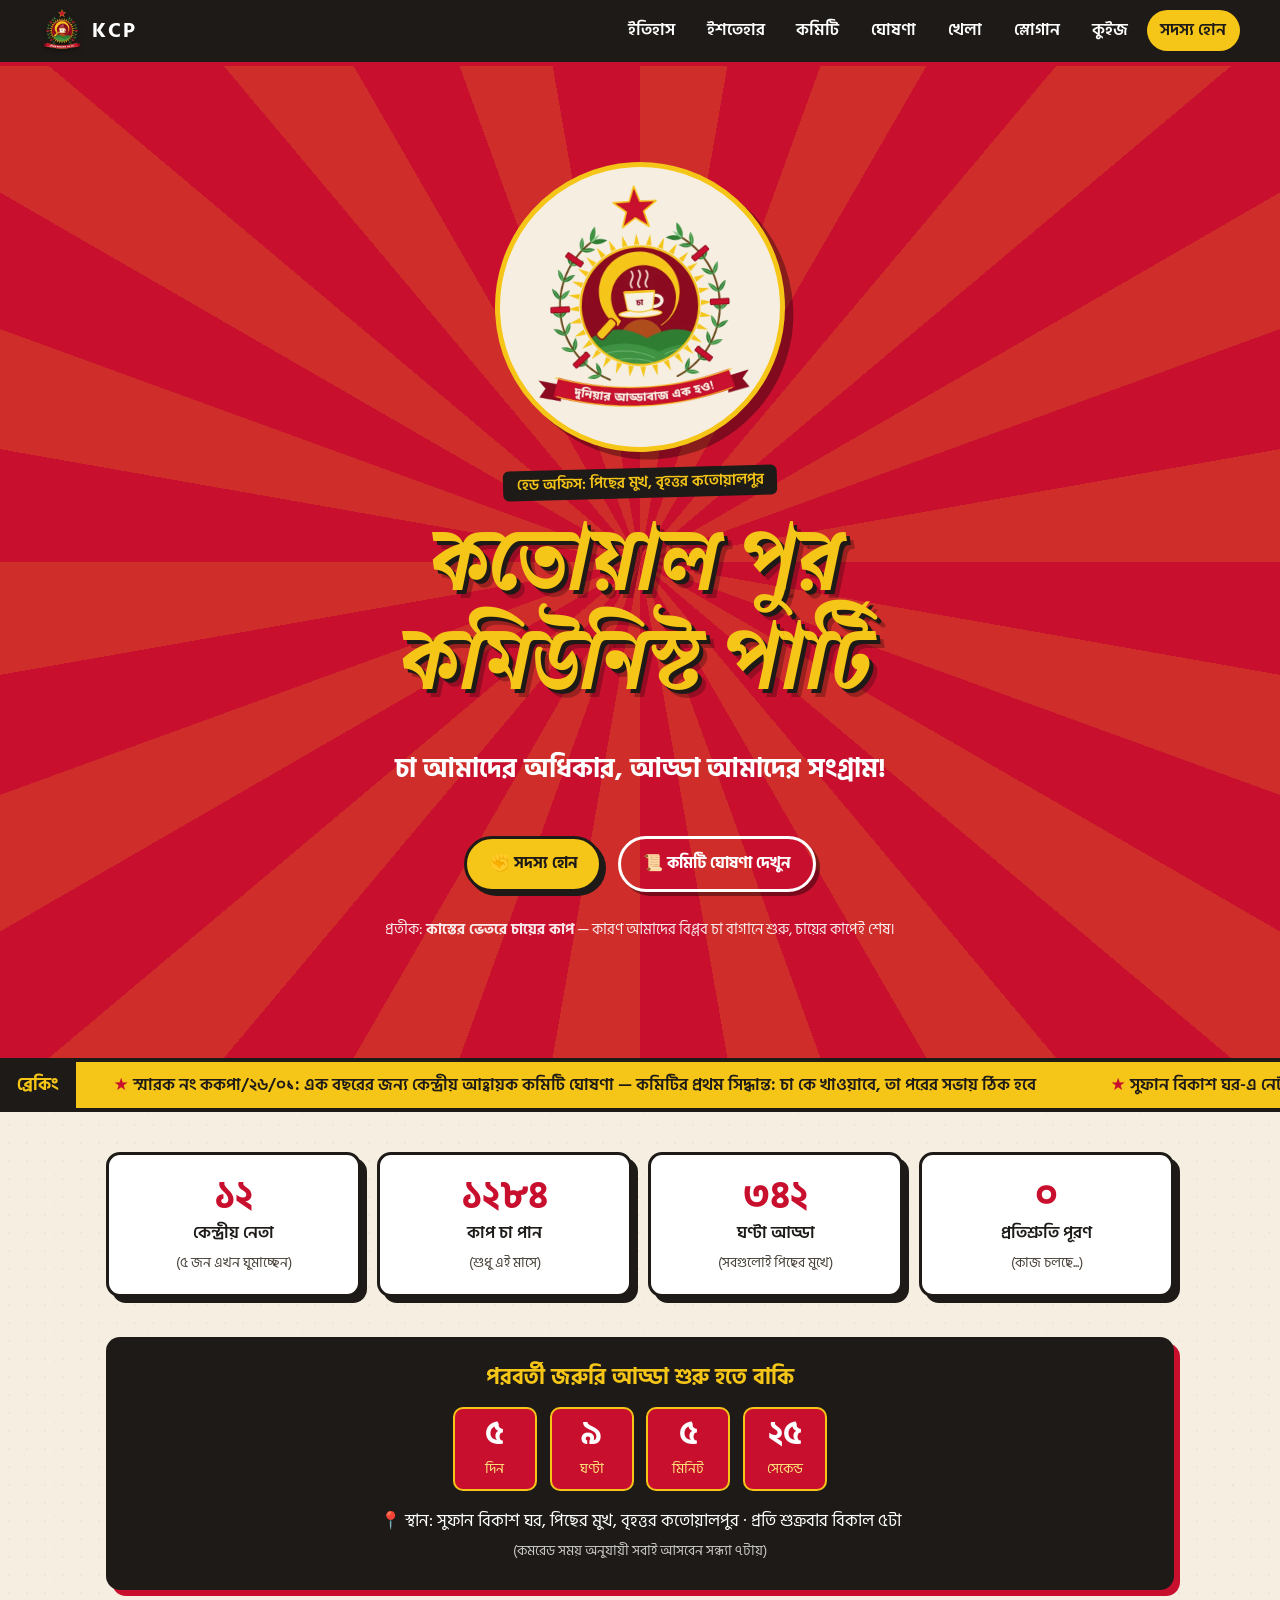
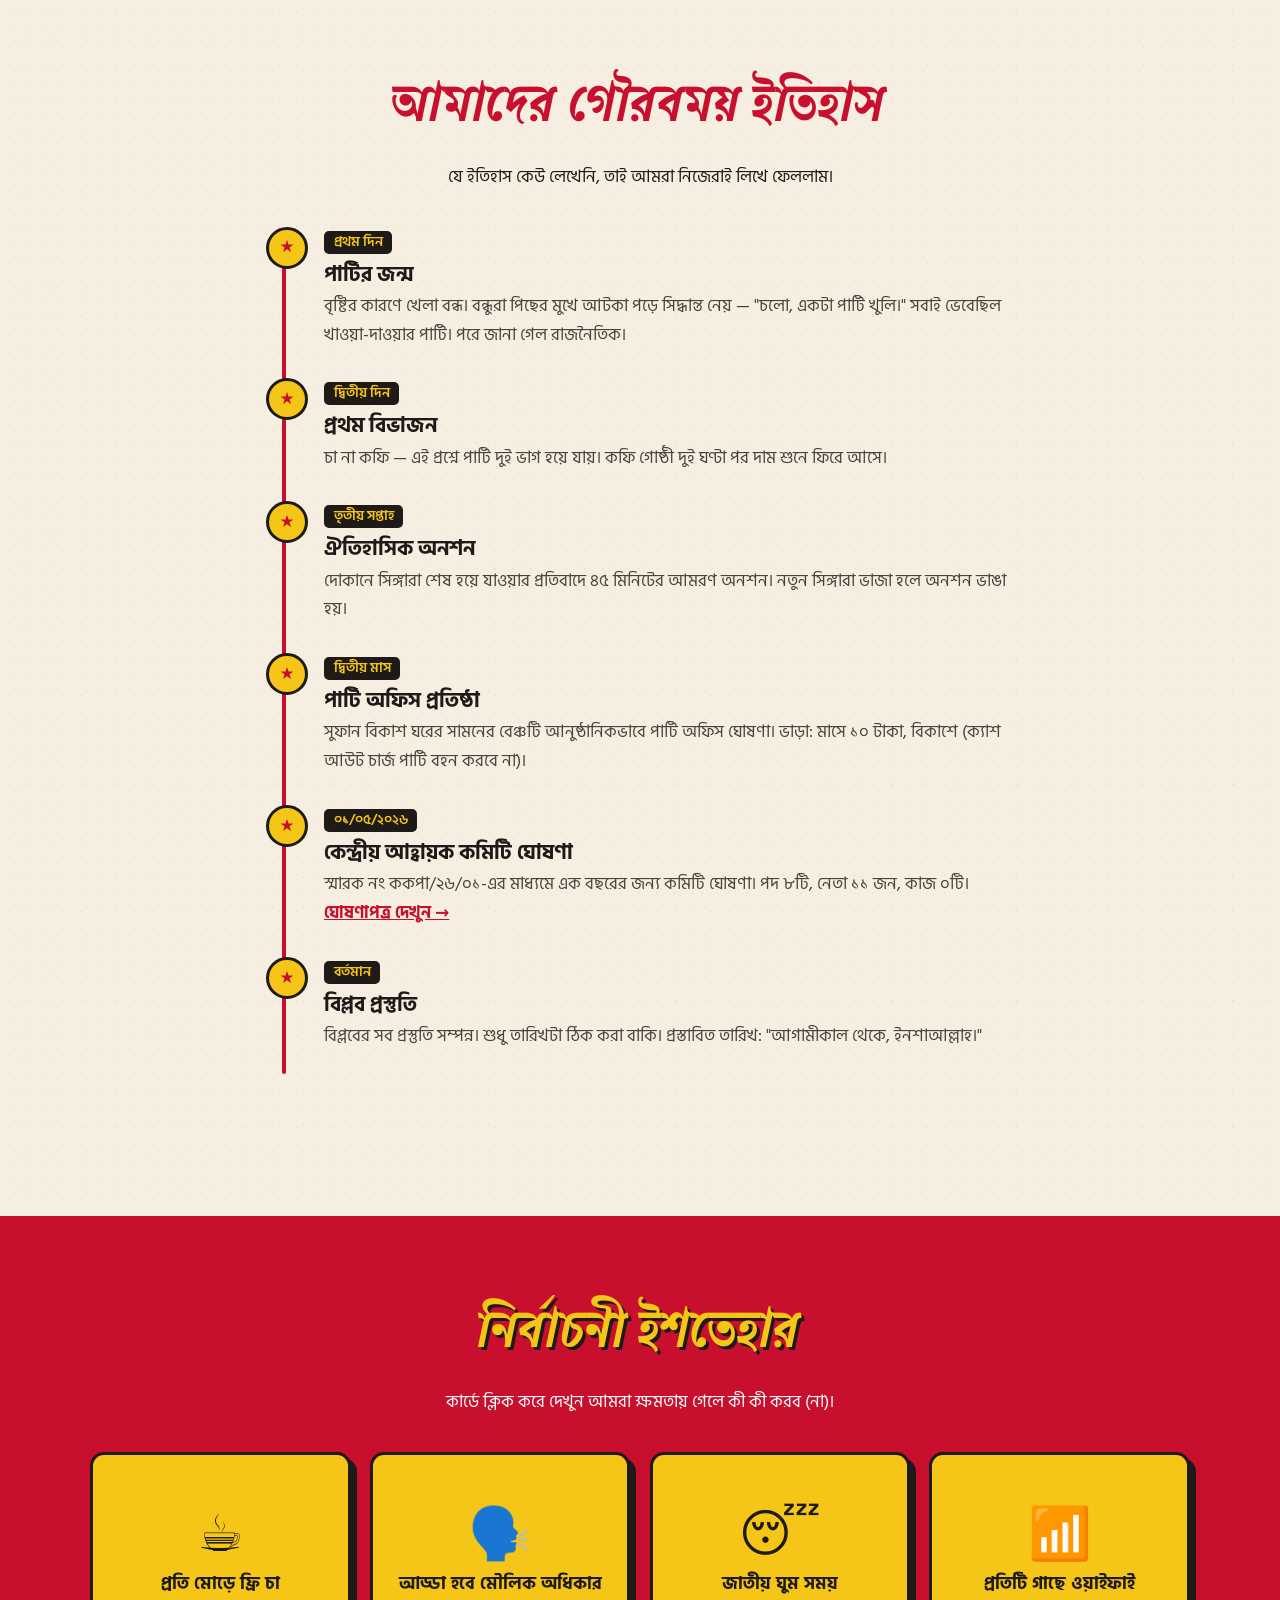
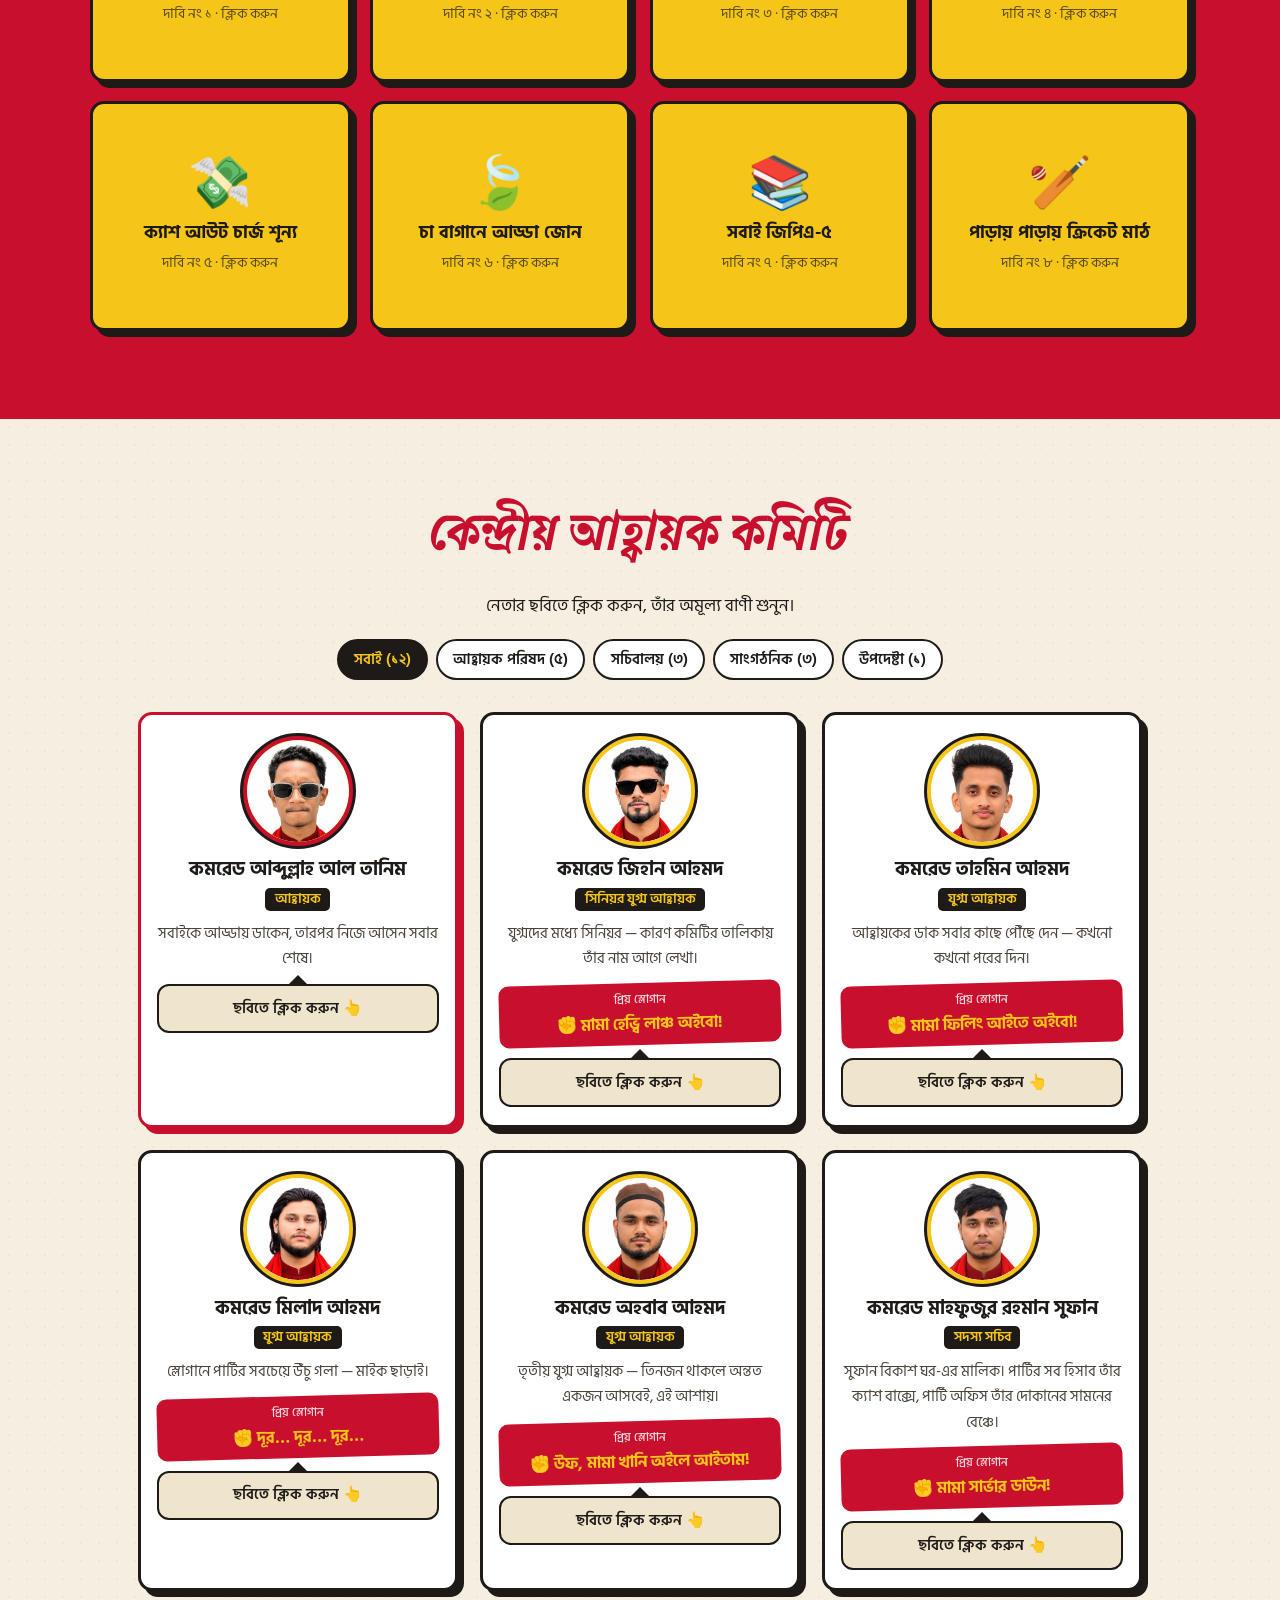
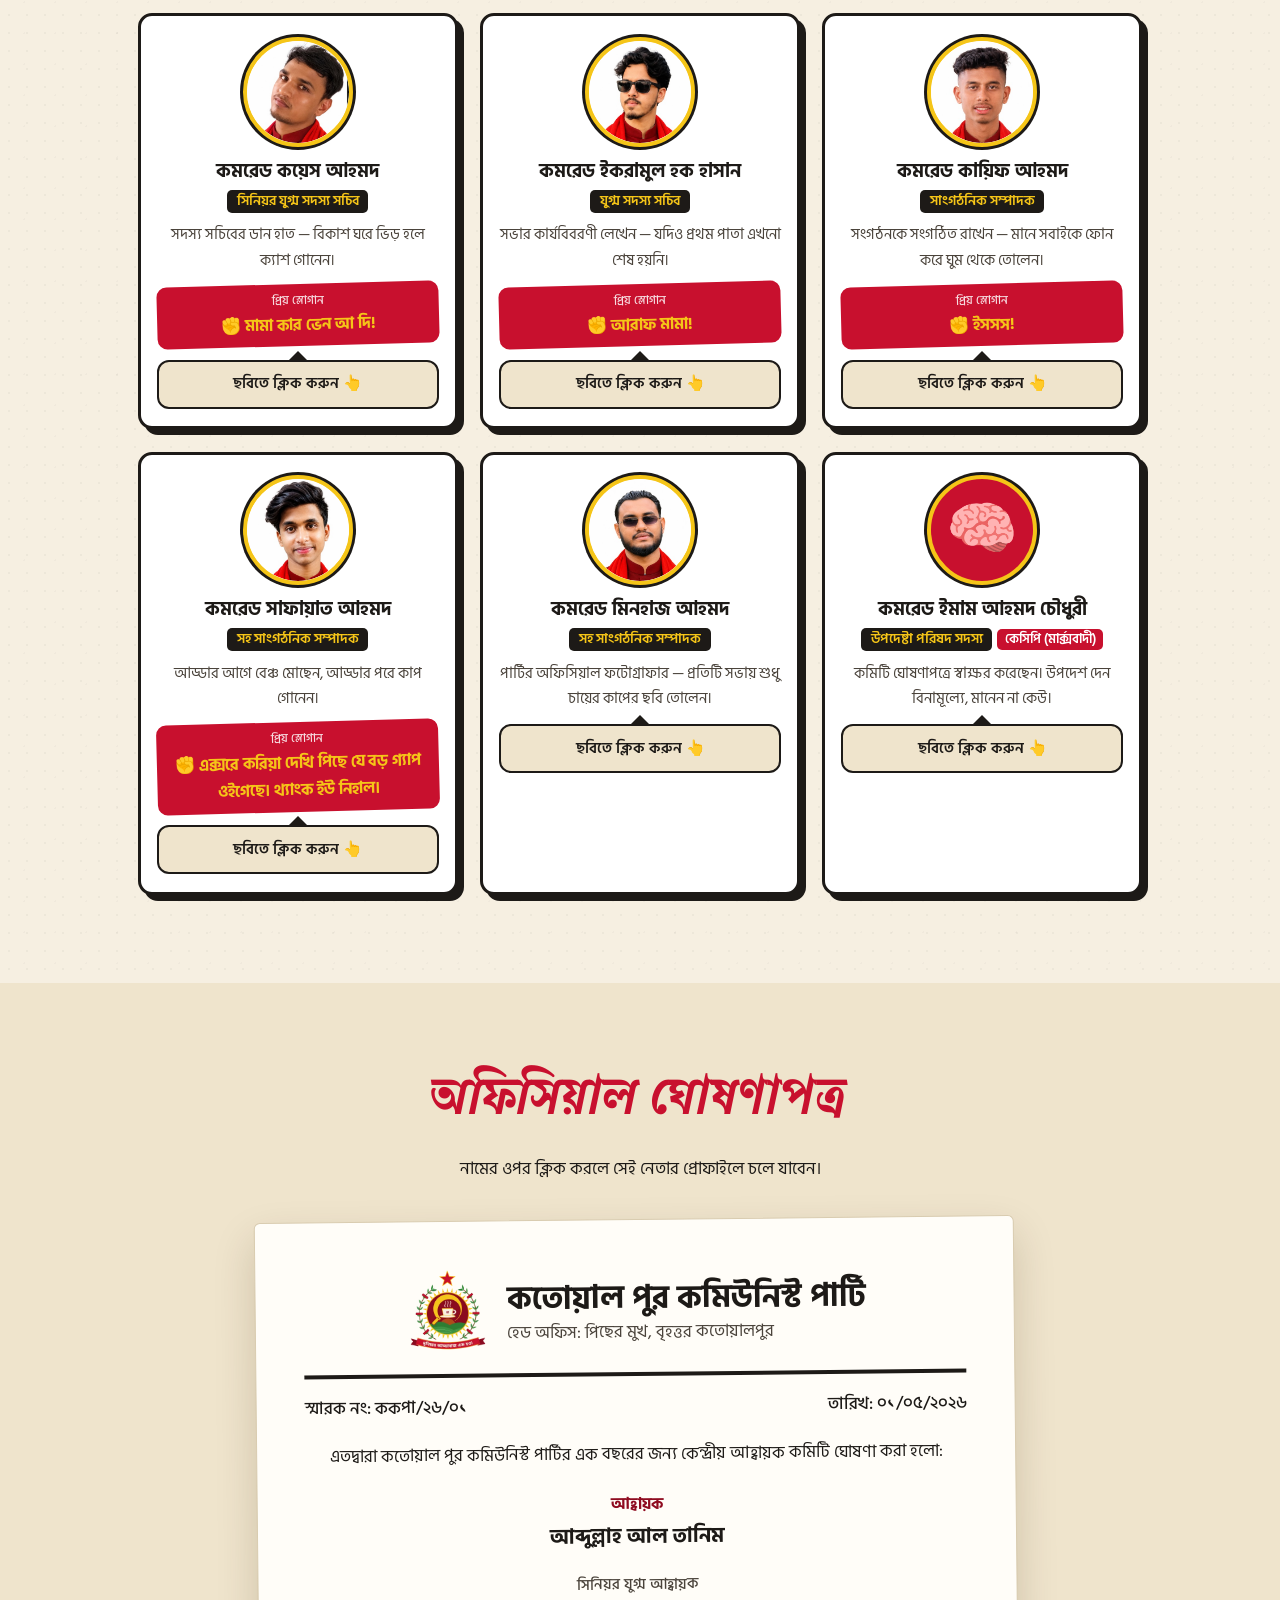
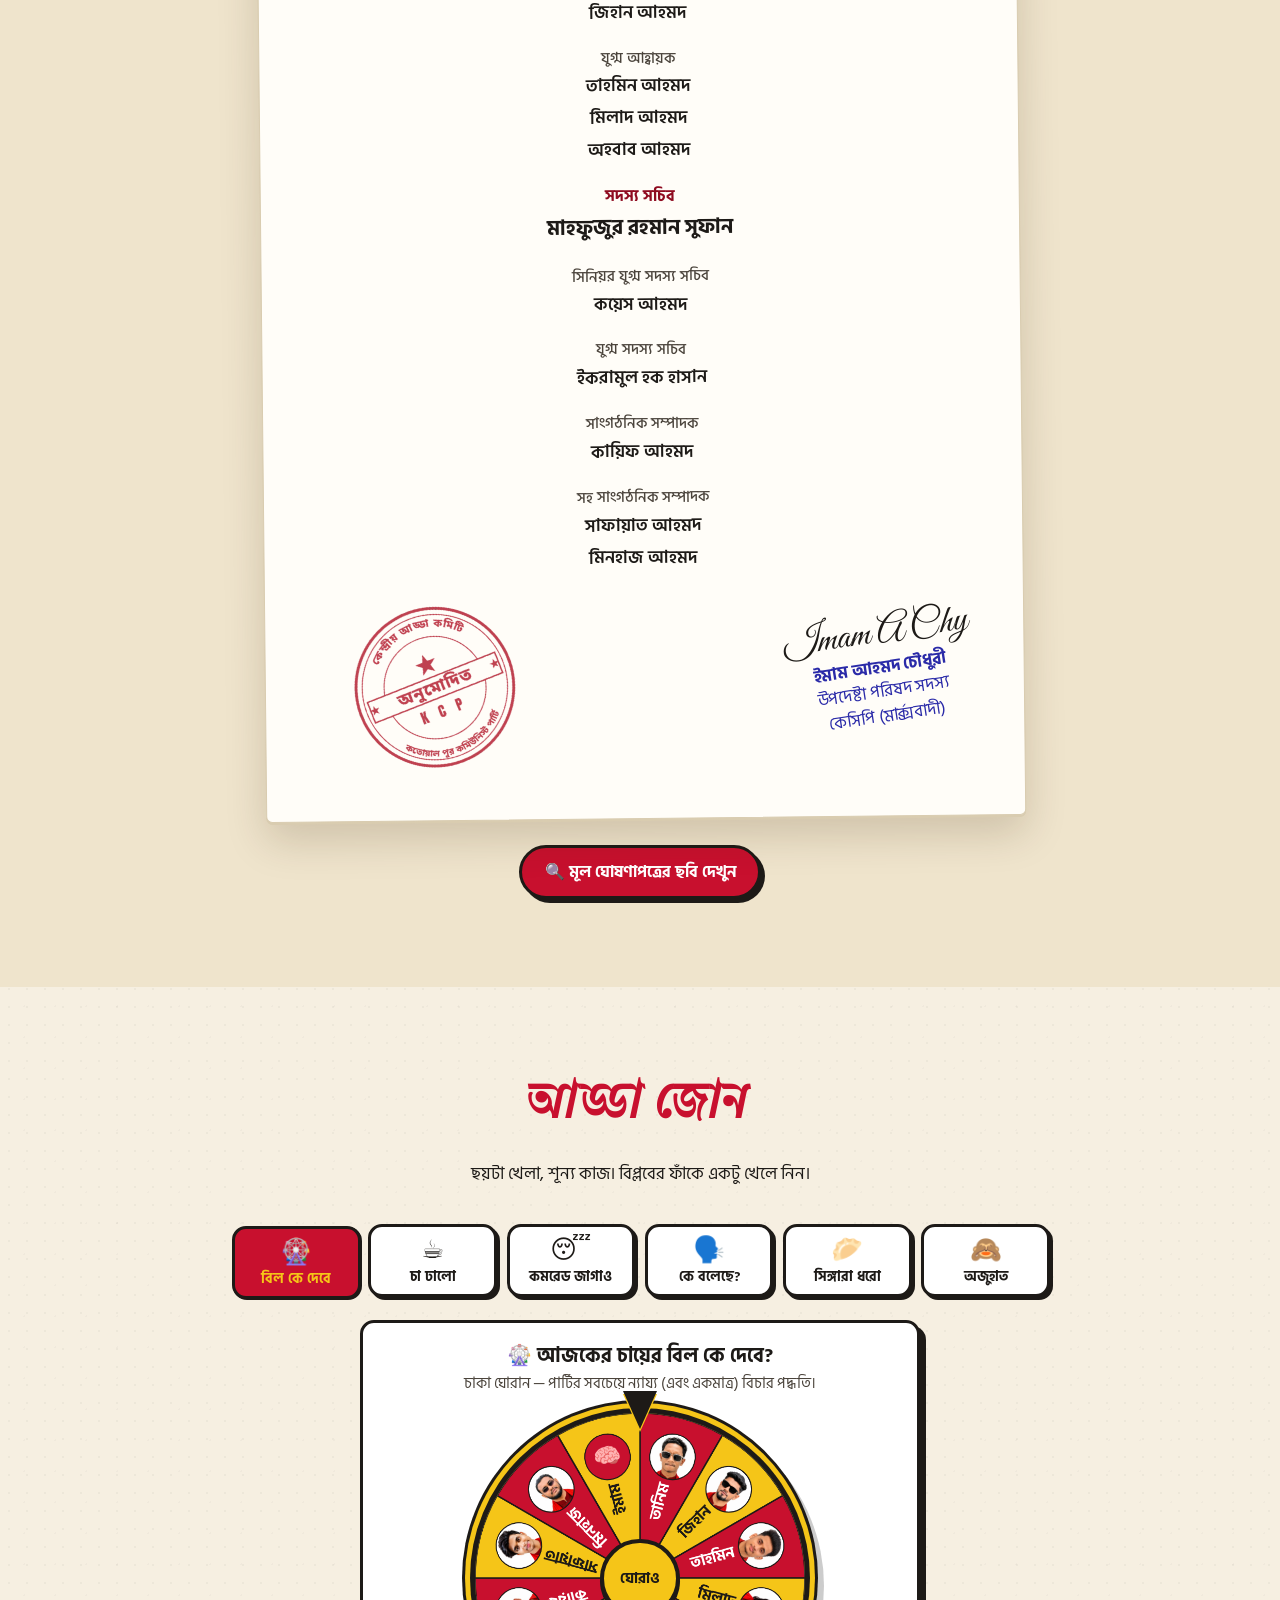
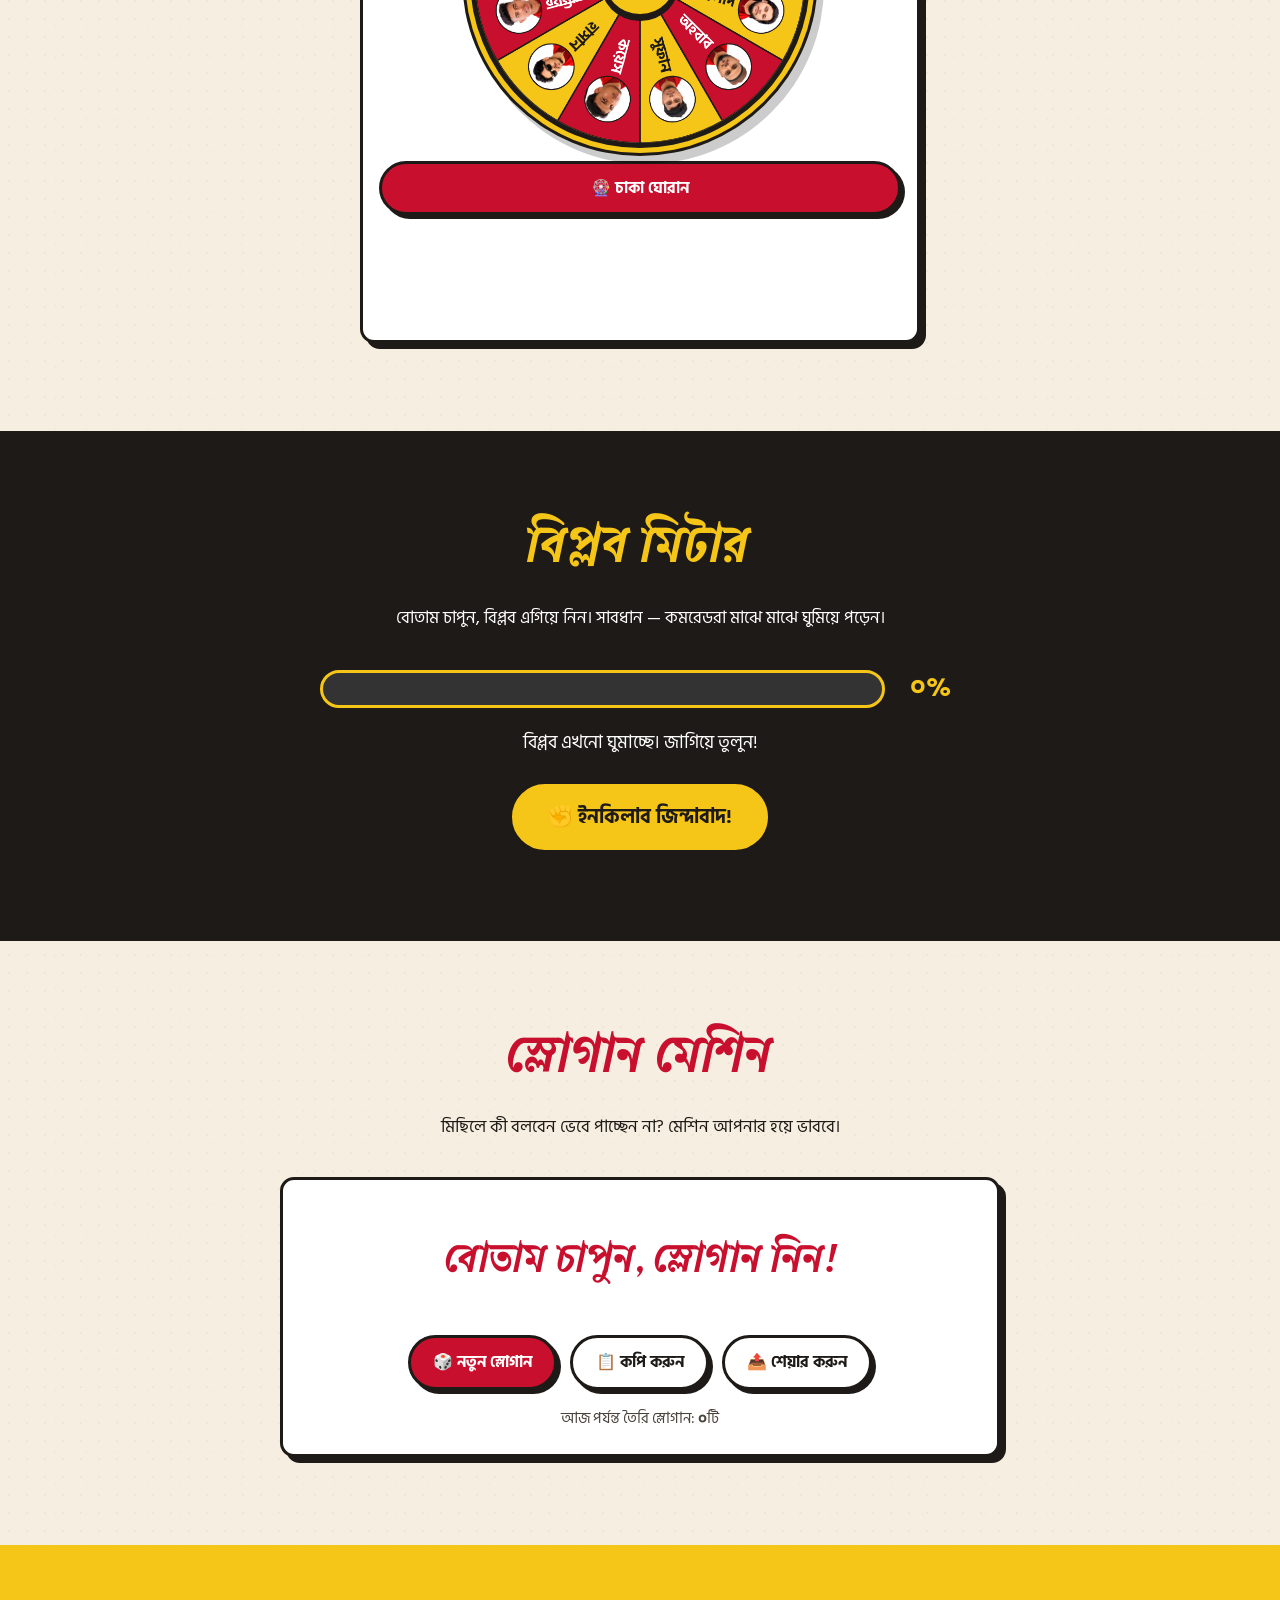
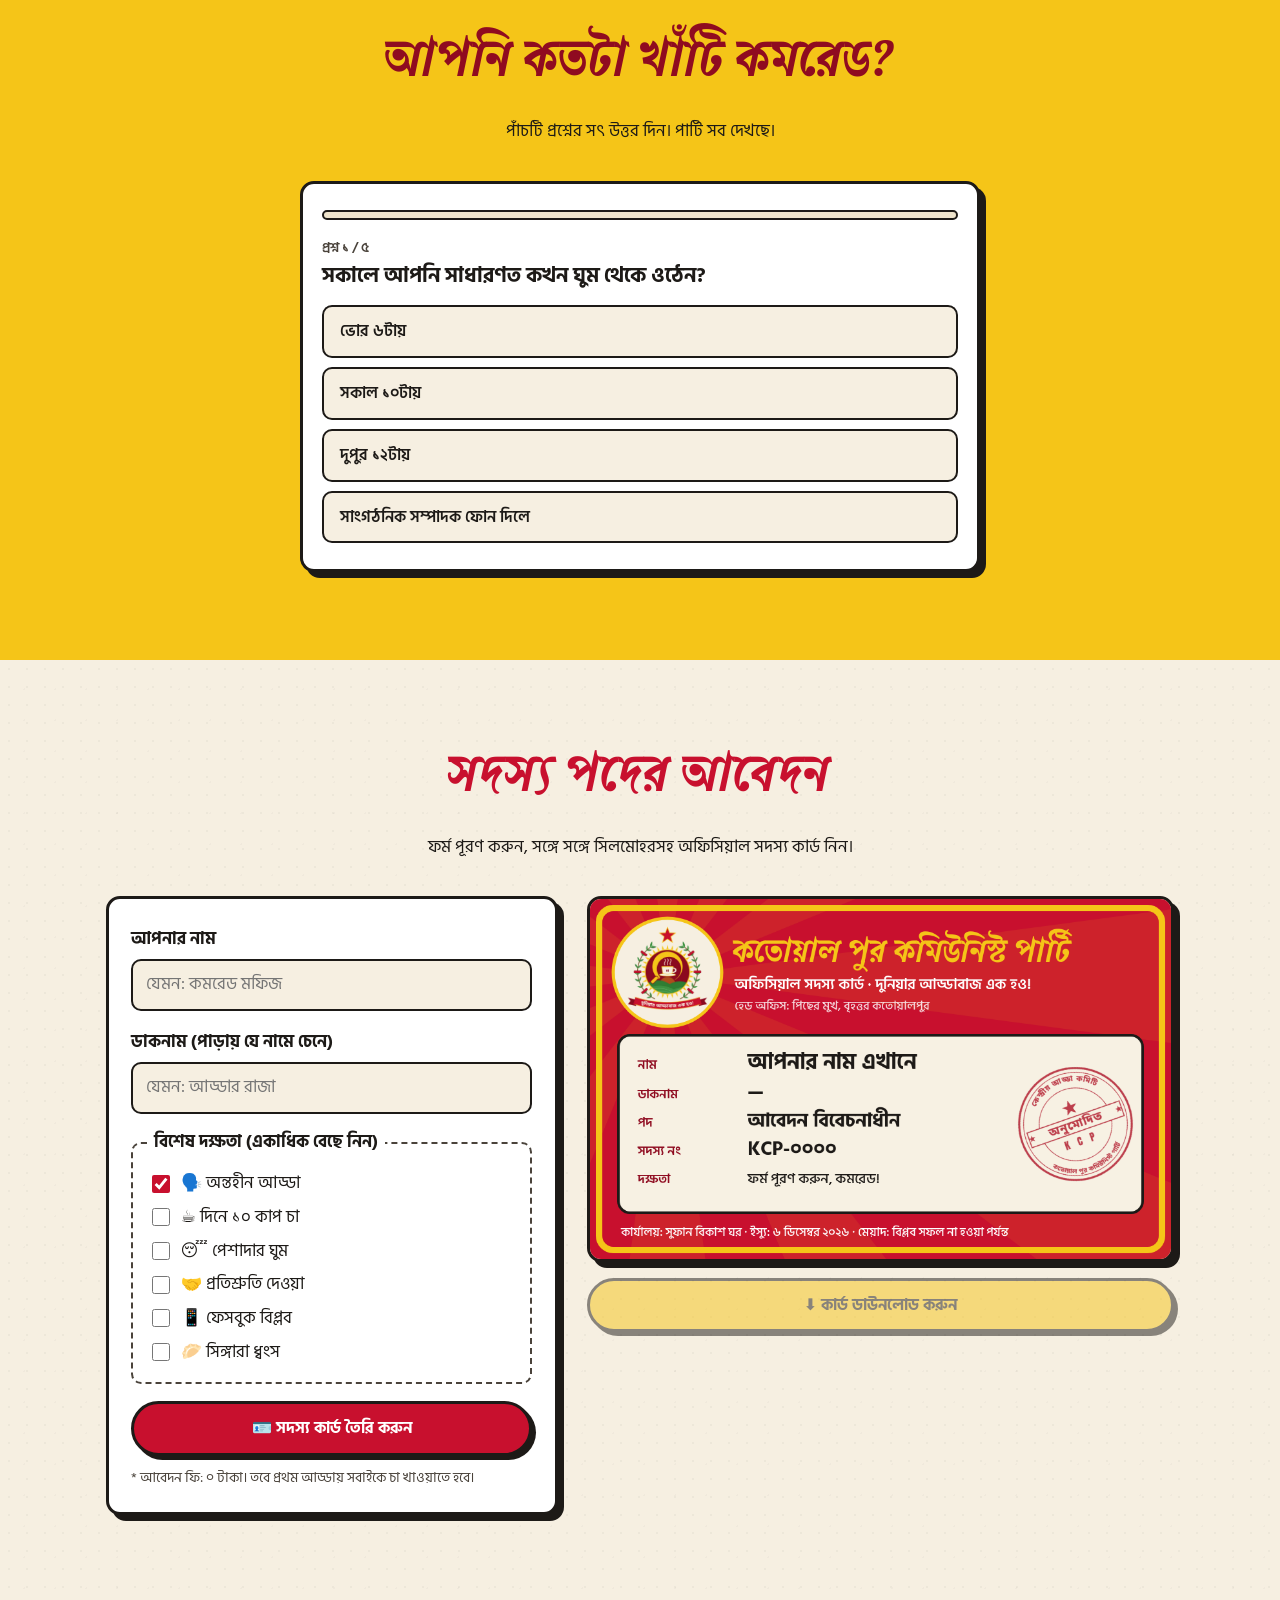
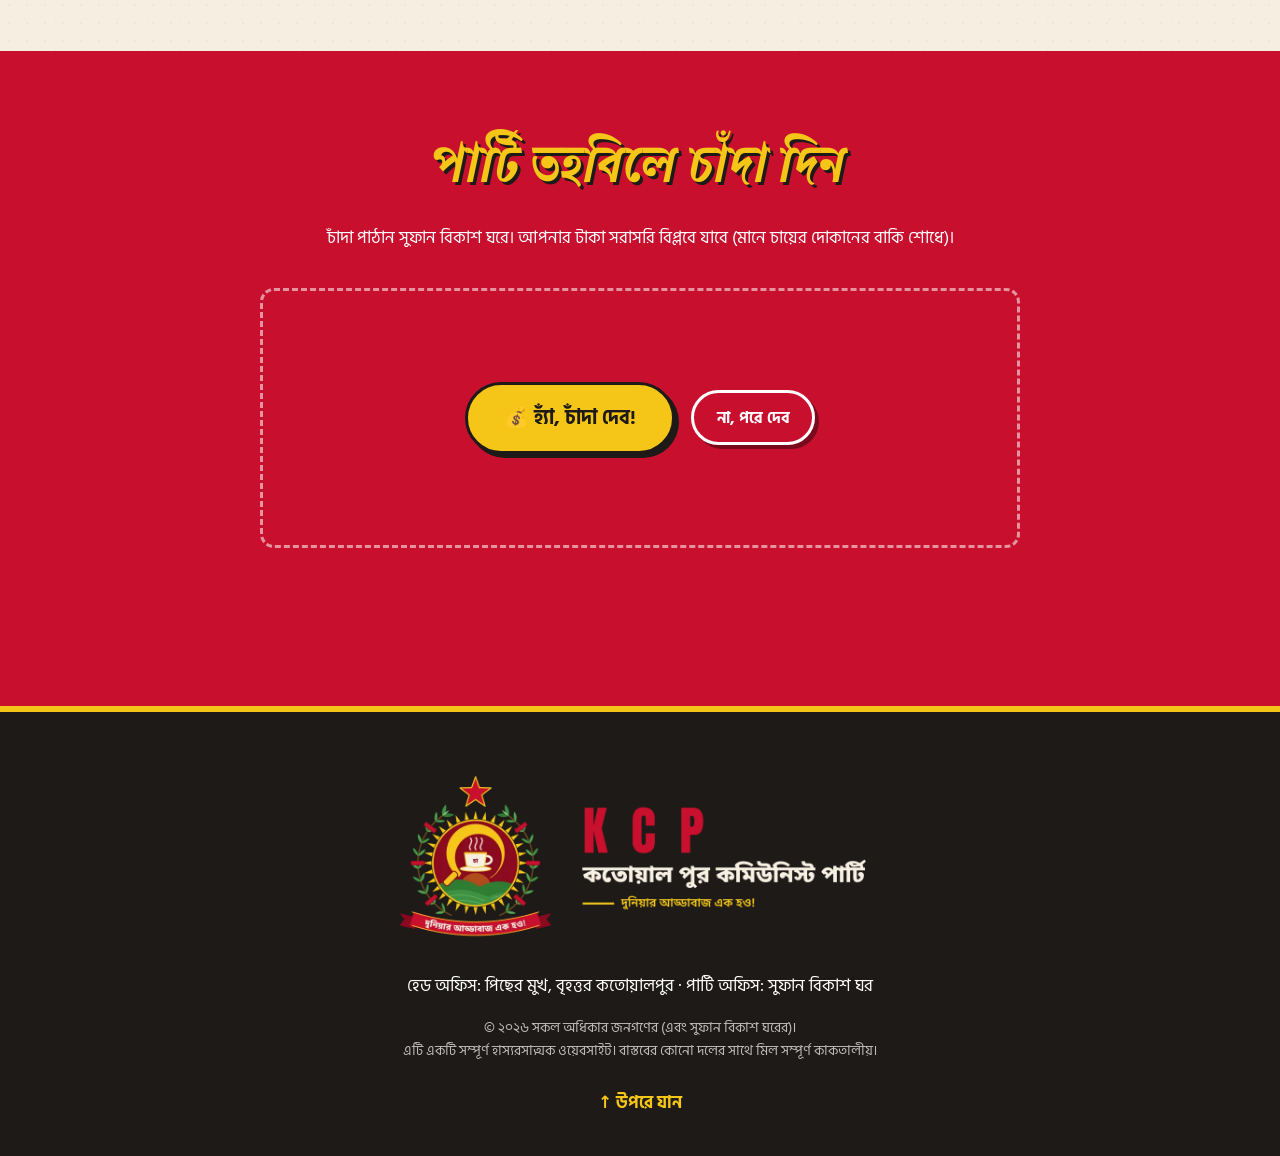
==== commit 3f564aef: "Move the official notice below the committee Co-Authored-By: Claude Opus 5.5 <noreply@anthropic.com>" ====
--- a/index.html
+++ b/index.html
@@ -24,7 +24,7 @@
   <link rel="preconnect" href="https://fonts.gstatic.com" crossorigin>
   <link href="https://fonts.googleapis.com/css2?family=Galada&family=Great+Vibes&family=Hind+Siliguri:wght@400;500;600;700&display=swap" rel="stylesheet">
   <!-- আপডেটের পর ?v= নম্বর বাড়ান (style.css ও script.js দুটোতেই), তাহলে সবার ব্রাউজারে নতুন ফাইল আসবে -->
-  <link rel="stylesheet" href="style.css?v=25">
+  <link rel="stylesheet" href="style.css?v=26">
 </head>
 <body>
 
@@ -37,9 +37,9 @@
     <button class="nav-toggle" id="navToggle" aria-label="মেনু খুলুন" aria-expanded="false">☰</button>
     <nav class="nav-links" id="navLinks">
       <a href="#history">ইতিহাস</a>
-      <a href="#notice">ঘোষণা</a>
       <a href="#manifesto">ইশতেহার</a>
       <a href="#leaders">কমিটি</a>
+      <a href="#notice">ঘোষণা</a>
       <a href="#games">খেলা</a>
       <a href="#slogan">স্লোগান</a>
       <a href="#quiz">কুইজ</a>
@@ -148,6 +148,27 @@
       </ol>
     </section>
 
+    <!-- ====== ইশতেহার ====== -->
+    <section class="section section-red" id="manifesto">
+      <h2 class="section-title">নির্বাচনী ইশতেহার</h2>
+      <p class="section-sub">কার্ডে ক্লিক করে দেখুন আমরা ক্ষমতায় গেলে কী কী করব (না)।</p>
+      <div class="cards" id="manifestoCards"></div>
+    </section>
+
+    <!-- ====== নেতৃবৃন্দ ====== -->
+    <section class="section" id="leaders">
+      <h2 class="section-title">কেন্দ্রীয় আহ্বায়ক কমিটি</h2>
+      <p class="section-sub">নেতার ছবিতে ক্লিক করুন, তাঁর অমূল্য বাণী শুনুন।</p>
+      <div class="filters" id="leaderFilters" role="group" aria-label="কমিটি ছাঁকুন"></div>
+      <div class="leaders" id="leadersGrid"></div>
+      <div class="carousel-ctrl" id="leaderCtrl">
+        <button type="button" id="leaderPrev" aria-label="আগের কমরেড">‹</button>
+        <span id="leaderPos" aria-live="polite">১ / ১২</span>
+        <button type="button" id="leaderNext" aria-label="পরের কমরেড">›</button>
+      </div>
+      <p class="swipe-hint">👉 ডানে-বামে সোয়াইপ করুন</p>
+    </section>
+
     <!-- ====== অফিসিয়াল ঘোষণাপত্র ====== -->
     <section class="section section-paper" id="notice">
       <h2 class="section-title">অফিসিয়াল ঘোষণাপত্র</h2>
@@ -176,27 +197,6 @@
         </footer>
       </article>
       <button class="btn btn-red" type="button" id="openNotice">🔍 মূল ঘোষণাপত্রের ছবি দেখুন</button>
-    </section>
-
-    <!-- ====== ইশতেহার ====== -->
-    <section class="section section-red" id="manifesto">
-      <h2 class="section-title">নির্বাচনী ইশতেহার</h2>
-      <p class="section-sub">কার্ডে ক্লিক করে দেখুন আমরা ক্ষমতায় গেলে কী কী করব (না)।</p>
-      <div class="cards" id="manifestoCards"></div>
-    </section>
-
-    <!-- ====== নেতৃবৃন্দ ====== -->
-    <section class="section" id="leaders">
-      <h2 class="section-title">কেন্দ্রীয় আহ্বায়ক কমিটি</h2>
-      <p class="section-sub">নেতার ছবিতে ক্লিক করুন, তাঁর অমূল্য বাণী শুনুন।</p>
-      <div class="filters" id="leaderFilters" role="group" aria-label="কমিটি ছাঁকুন"></div>
-      <div class="leaders" id="leadersGrid"></div>
-      <div class="carousel-ctrl" id="leaderCtrl">
-        <button type="button" id="leaderPrev" aria-label="আগের কমরেড">‹</button>
-        <span id="leaderPos" aria-live="polite">১ / ১২</span>
-        <button type="button" id="leaderNext" aria-label="পরের কমরেড">›</button>
-      </div>
-      <p class="swipe-hint">👉 ডানে-বামে সোয়াইপ করুন</p>
     </section>
 
     <!-- ====== আড্ডা জোন (খেলা) ====== -->
@@ -391,6 +391,6 @@
   <div class="toast" id="toast" role="status" aria-live="polite"></div>
   <canvas id="confetti" aria-hidden="true"></canvas>
 
-  <script src="script.js?v=25"></script>
+  <script src="script.js?v=26"></script>
 </body>
 </html>
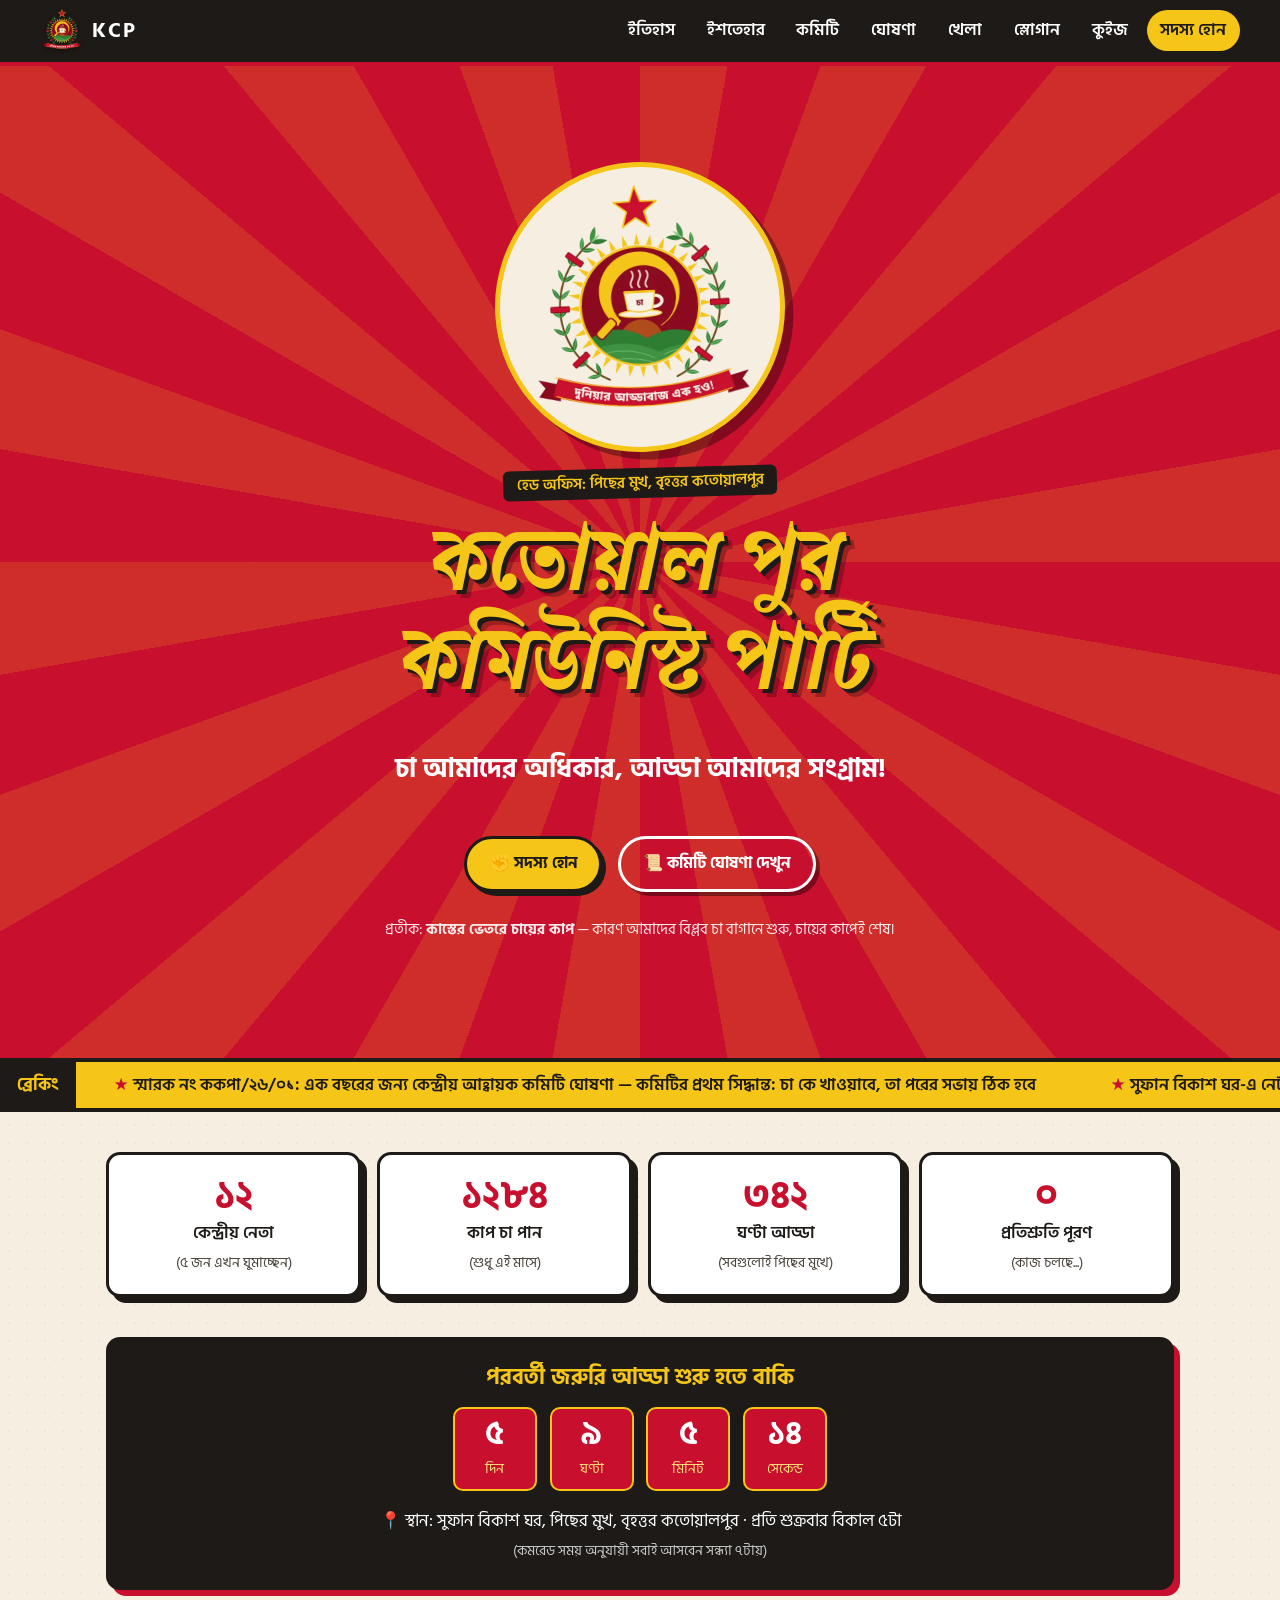
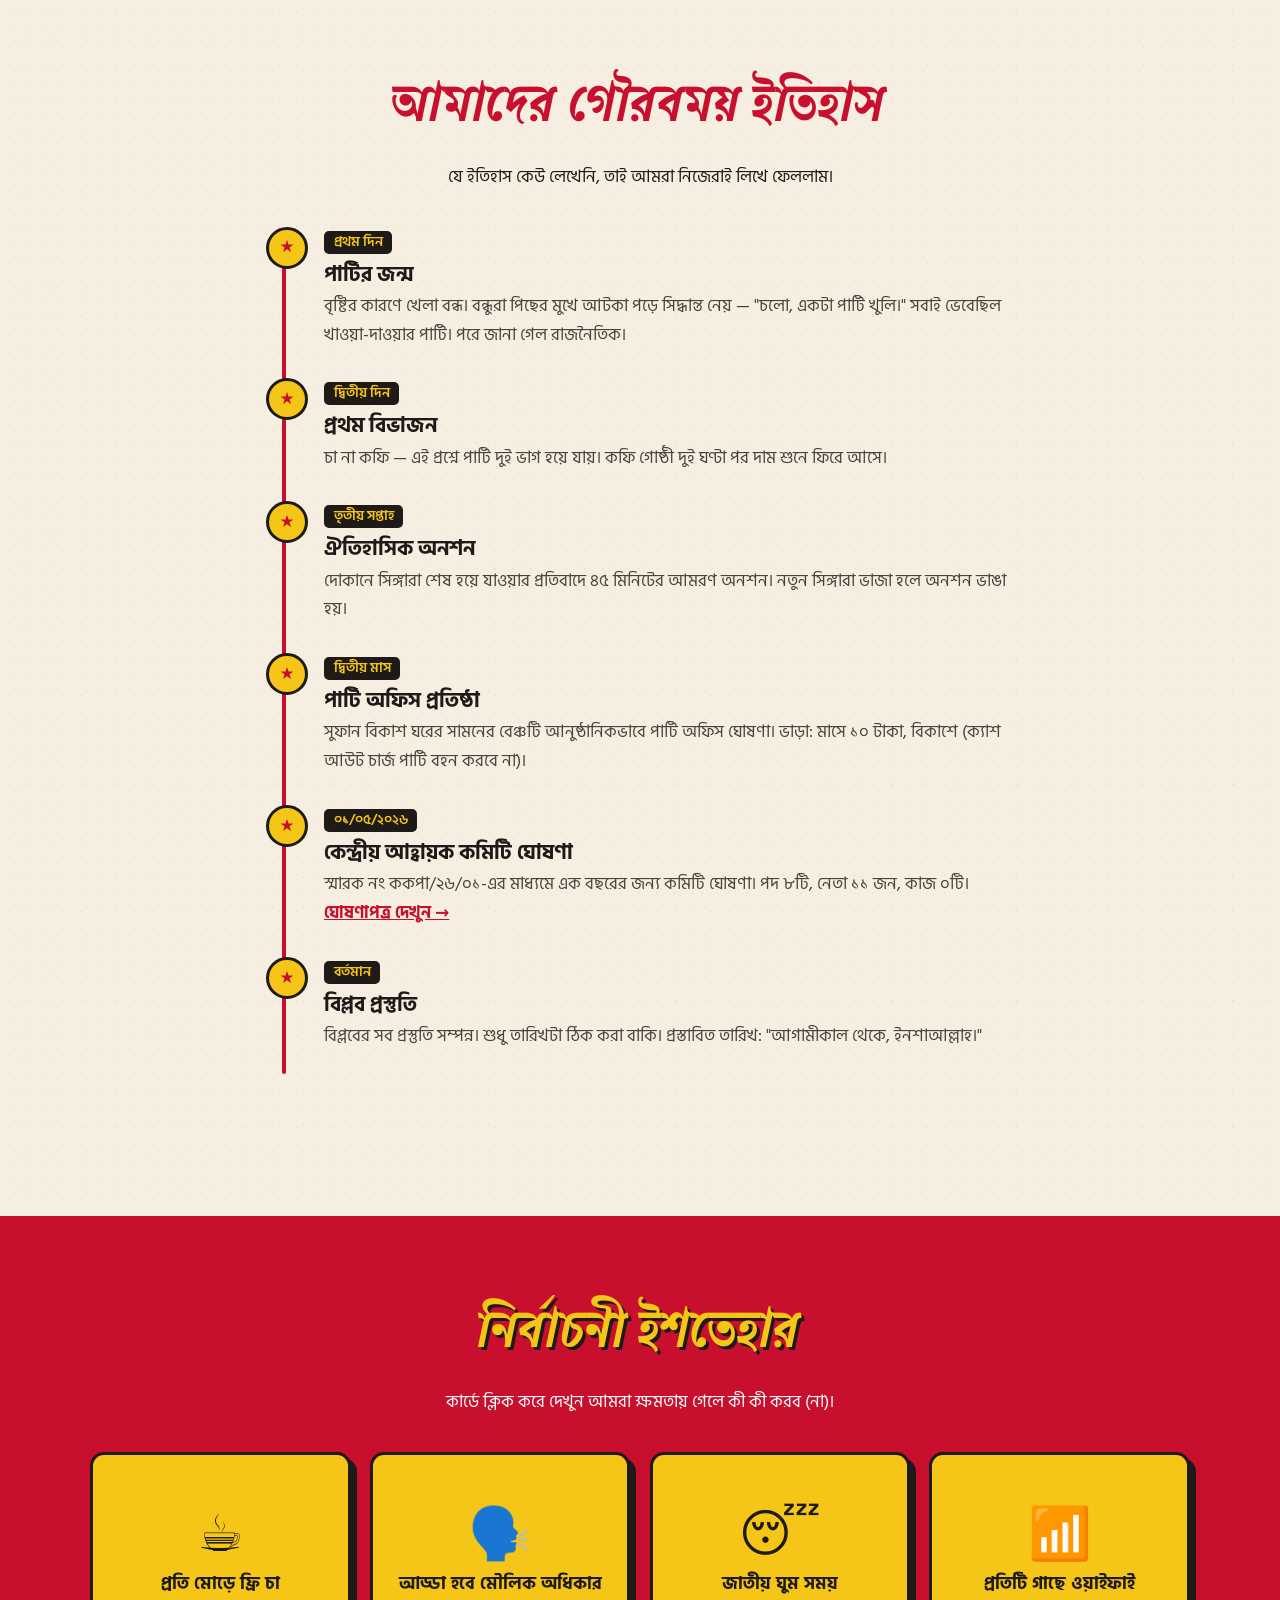
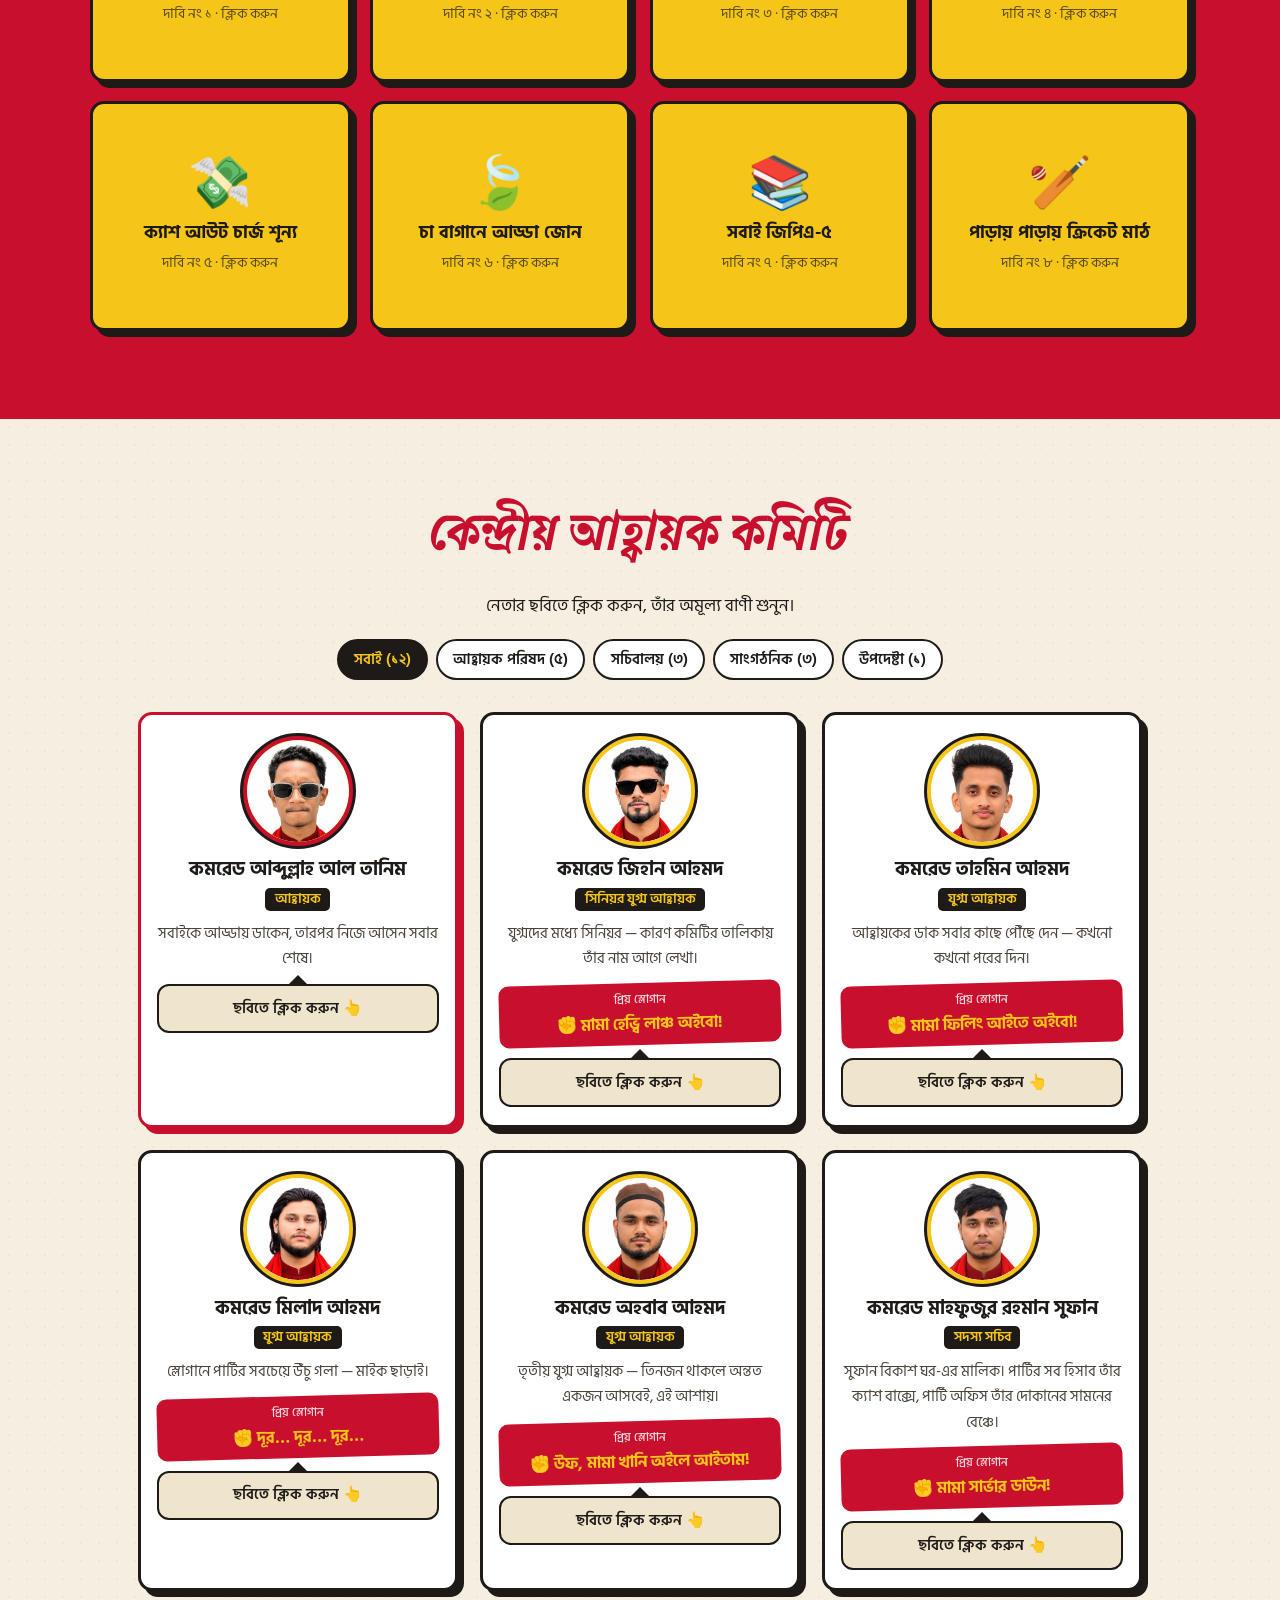
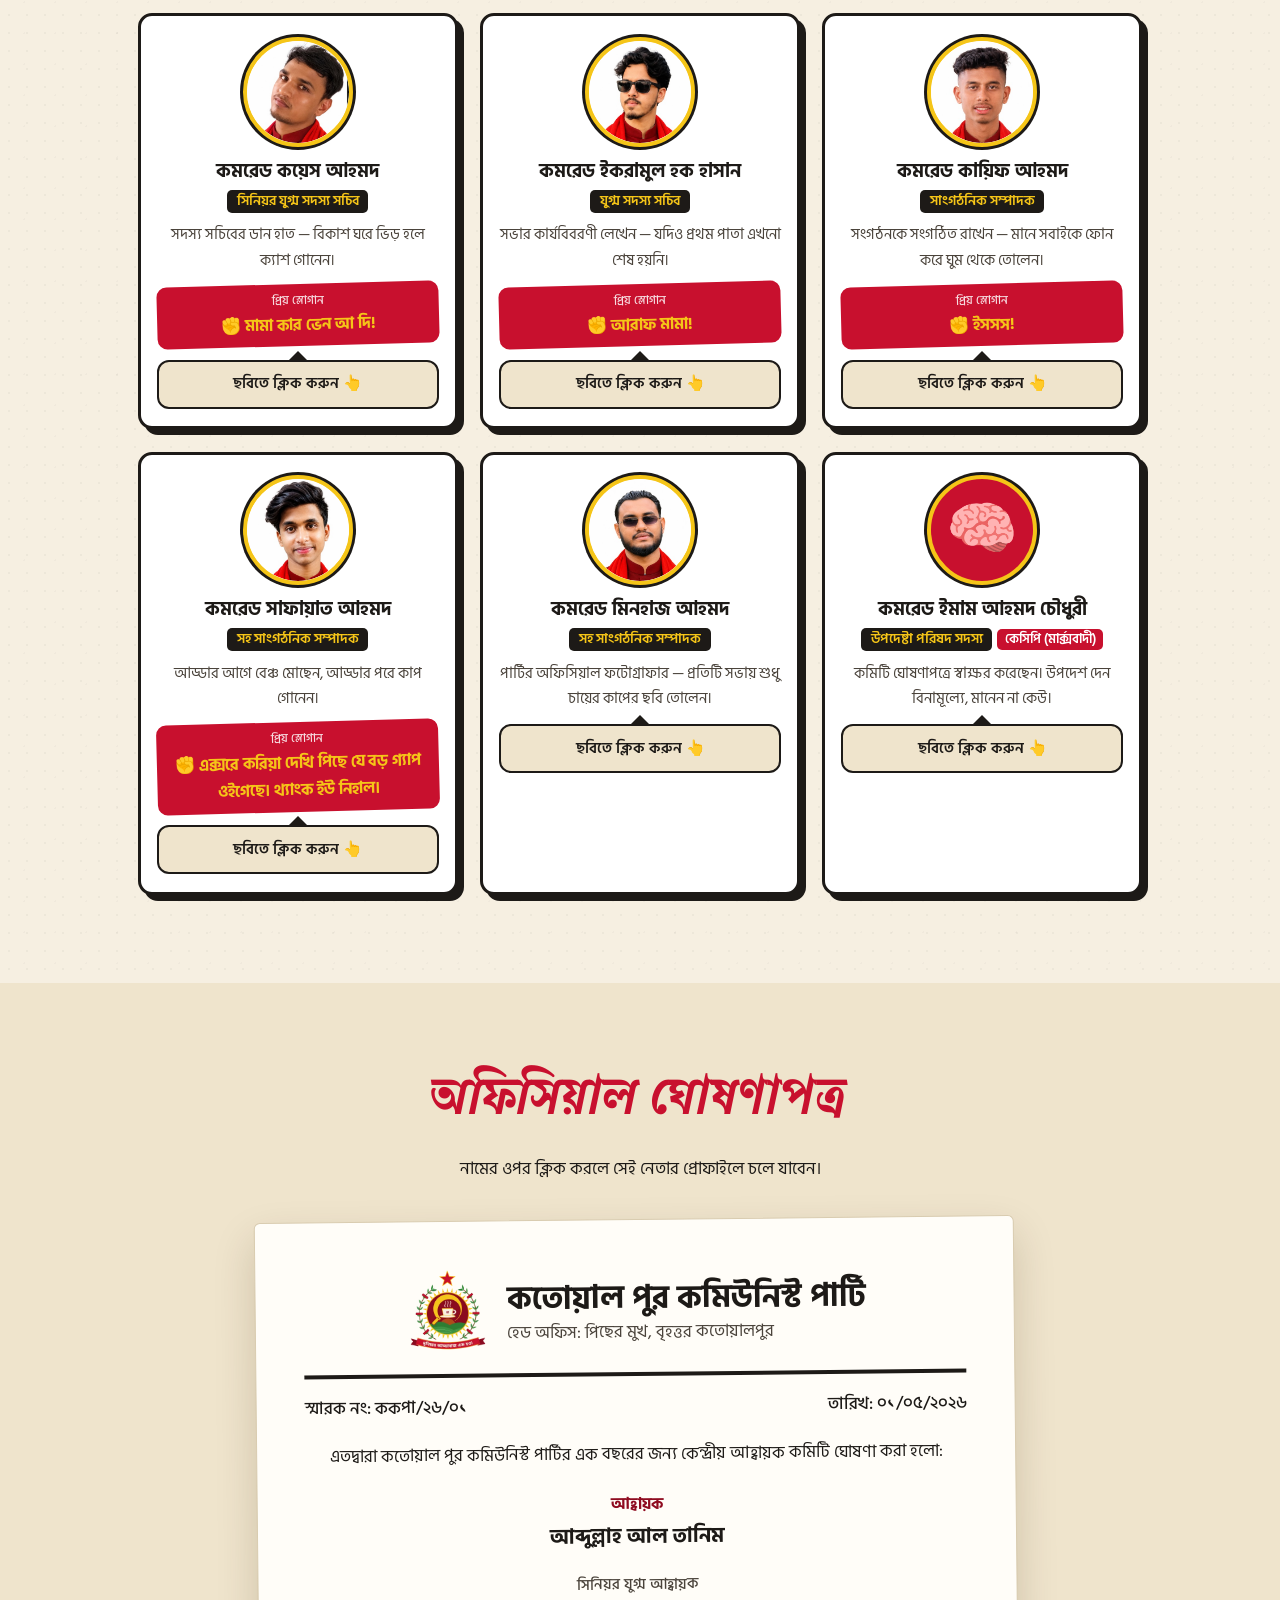
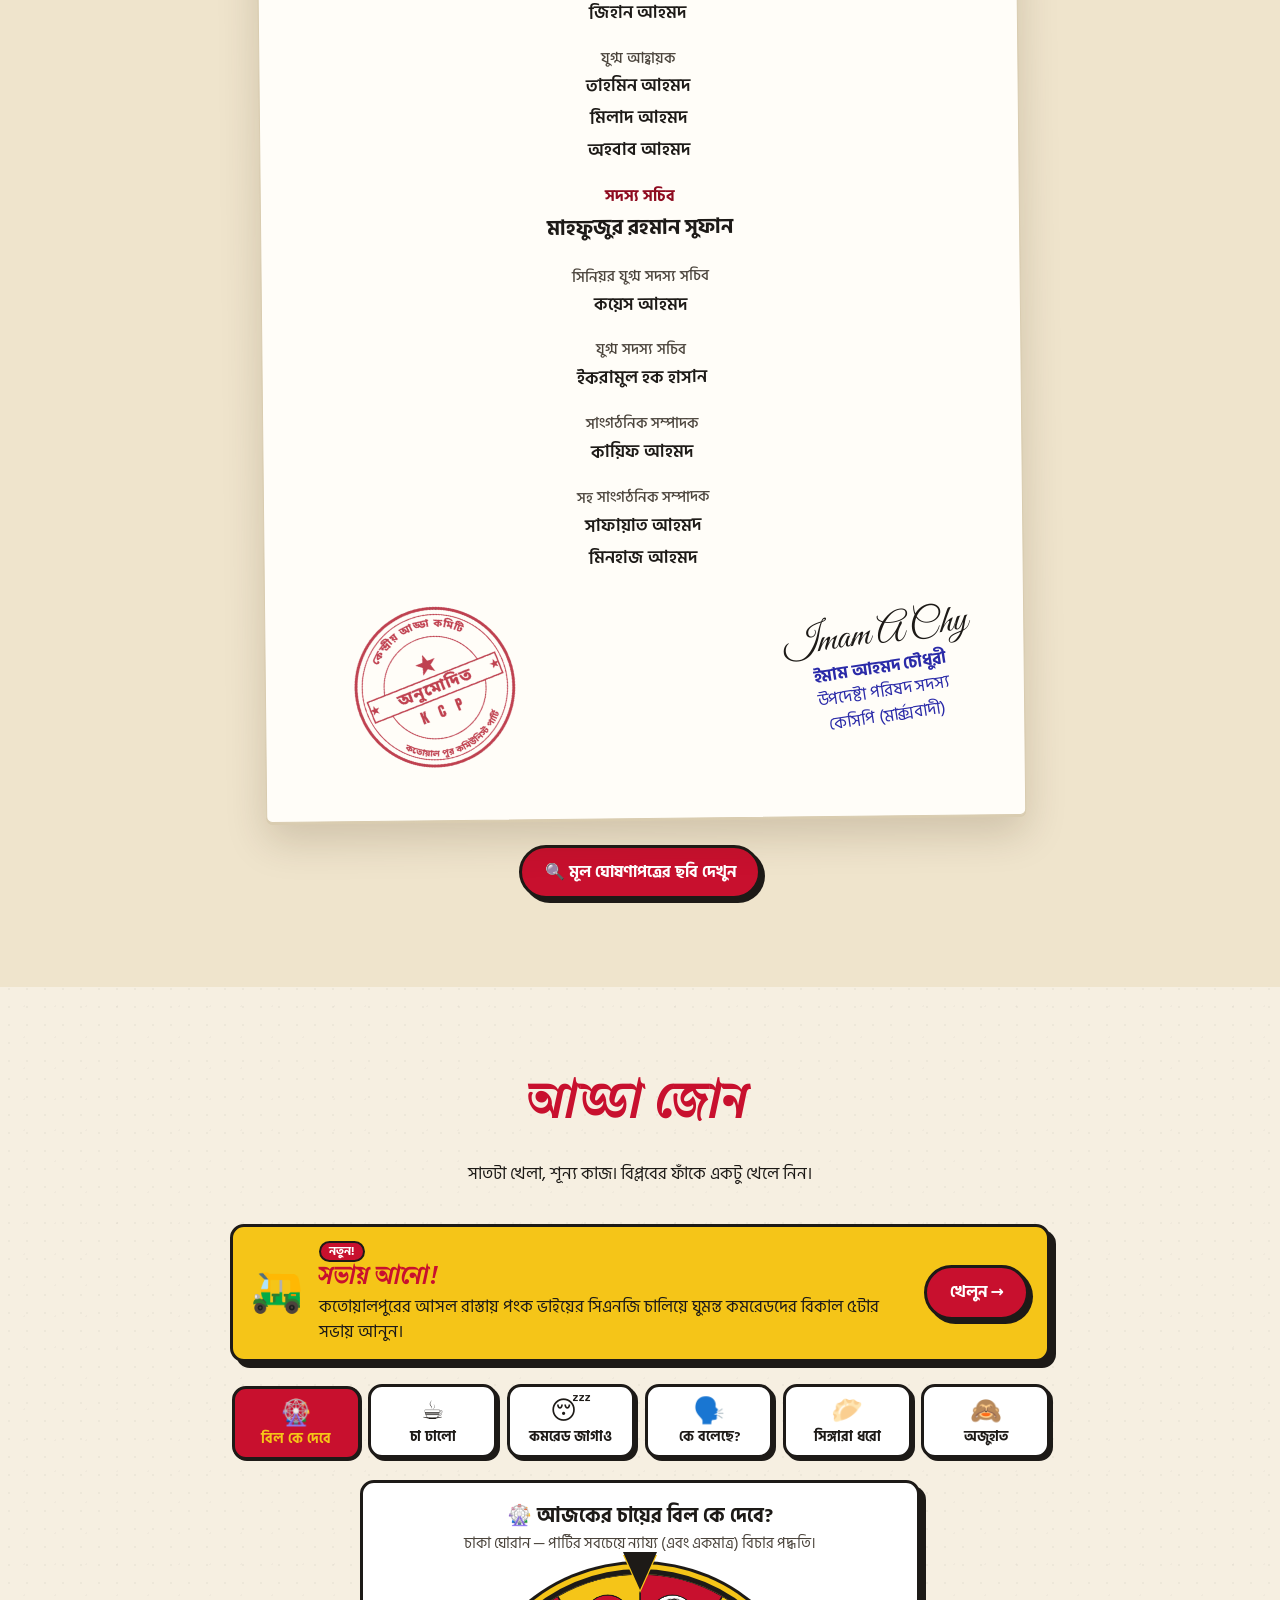
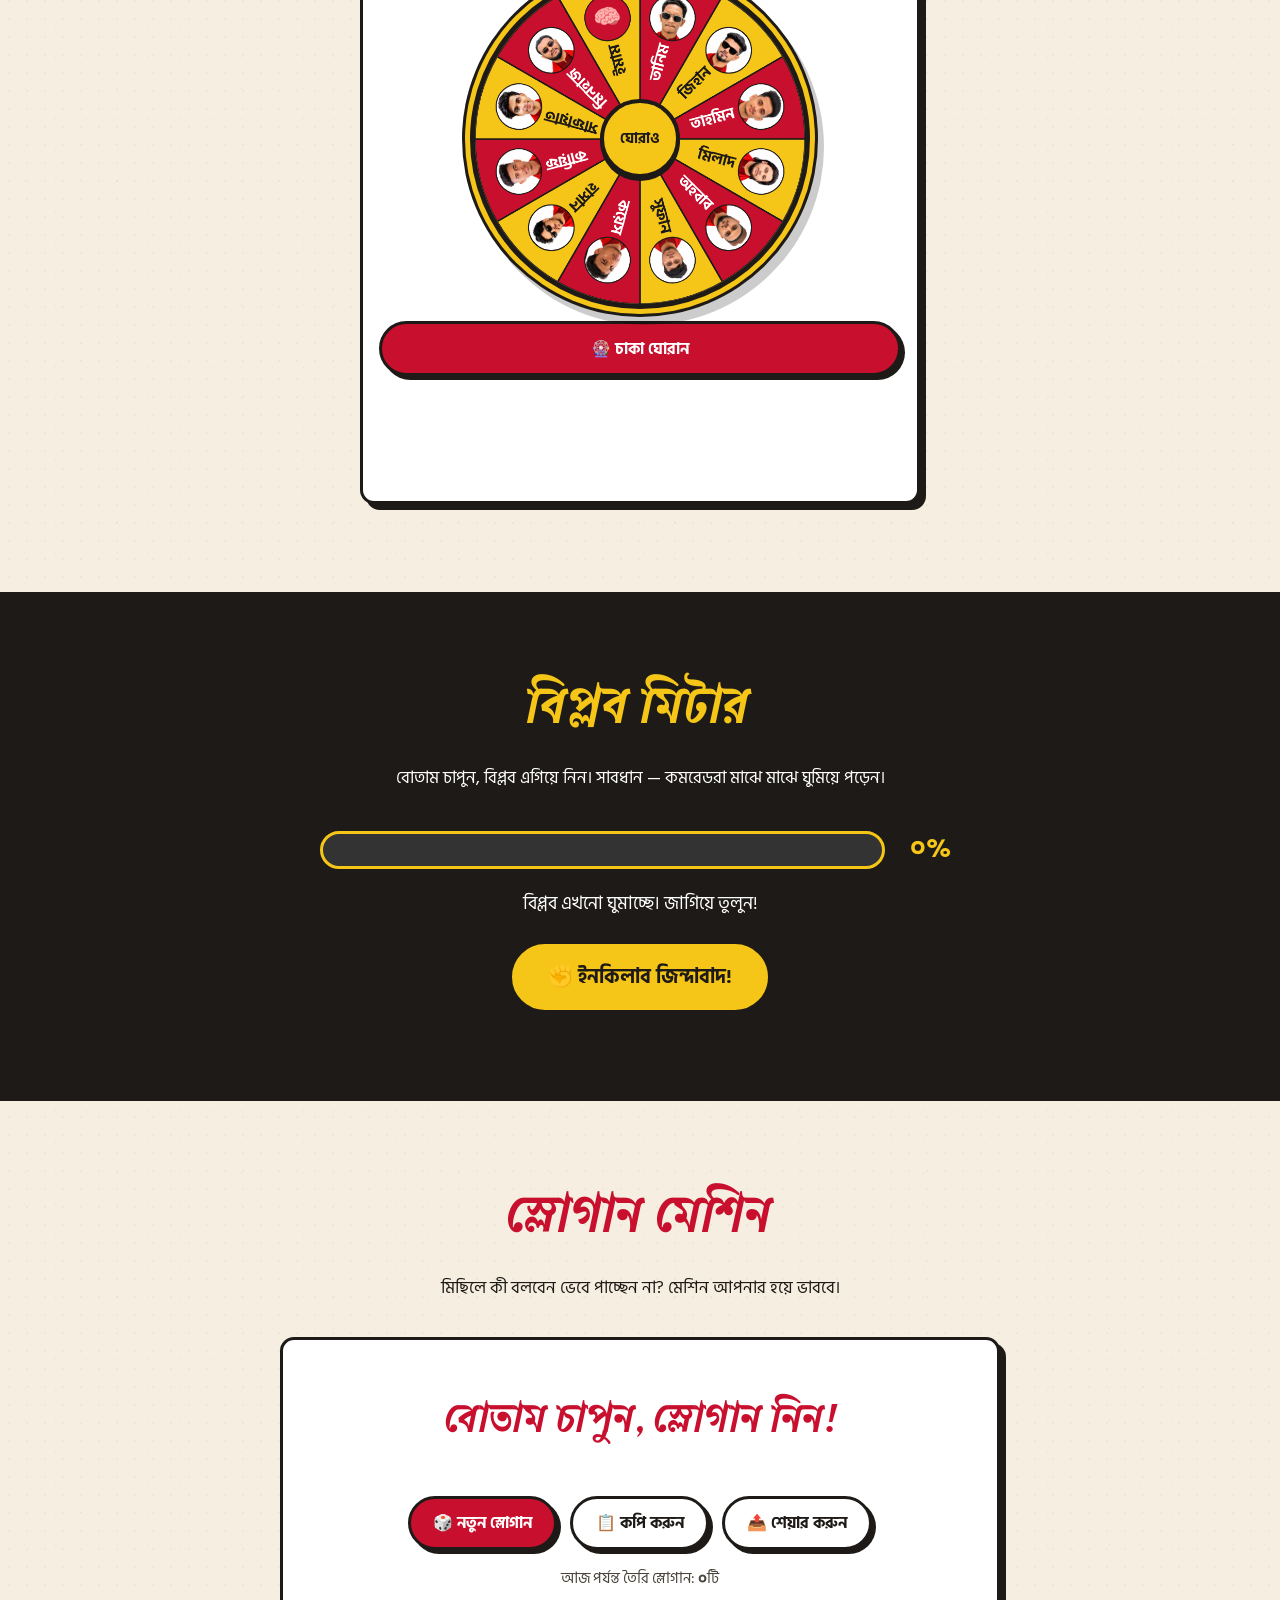
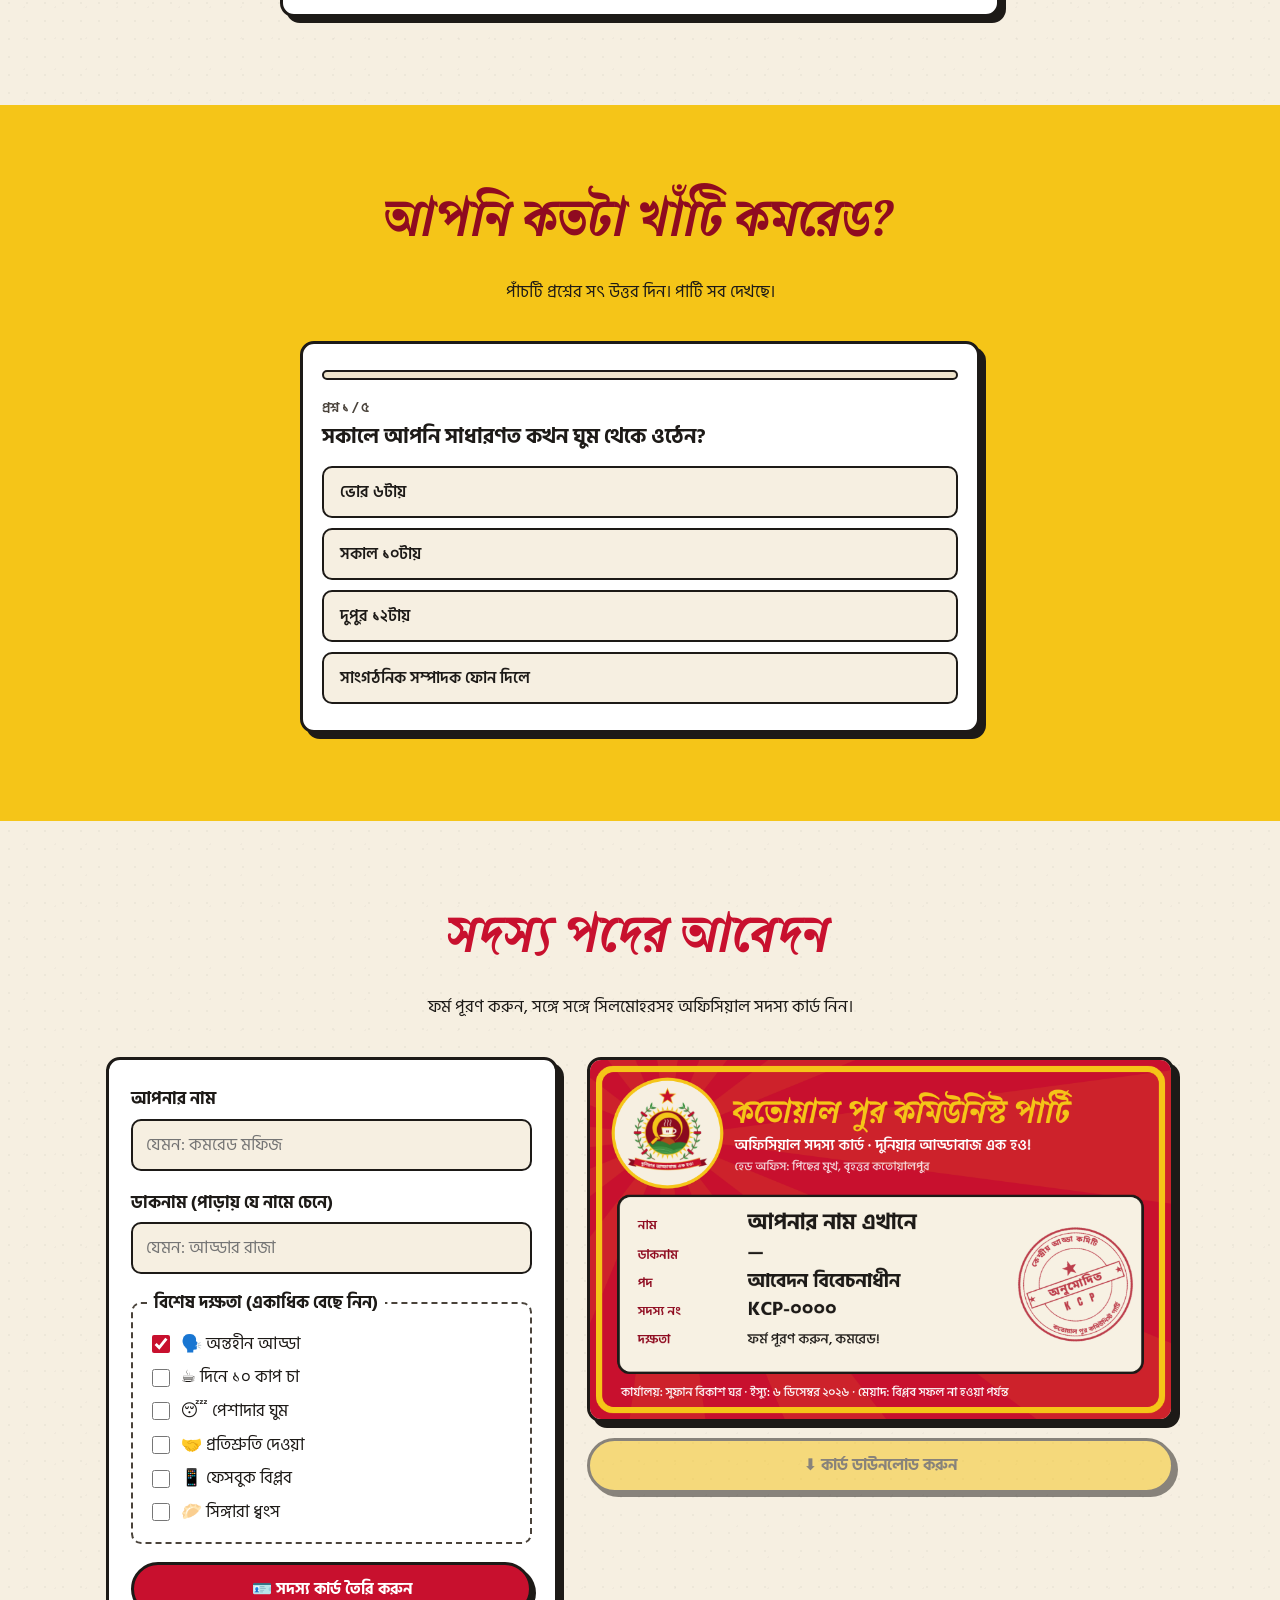
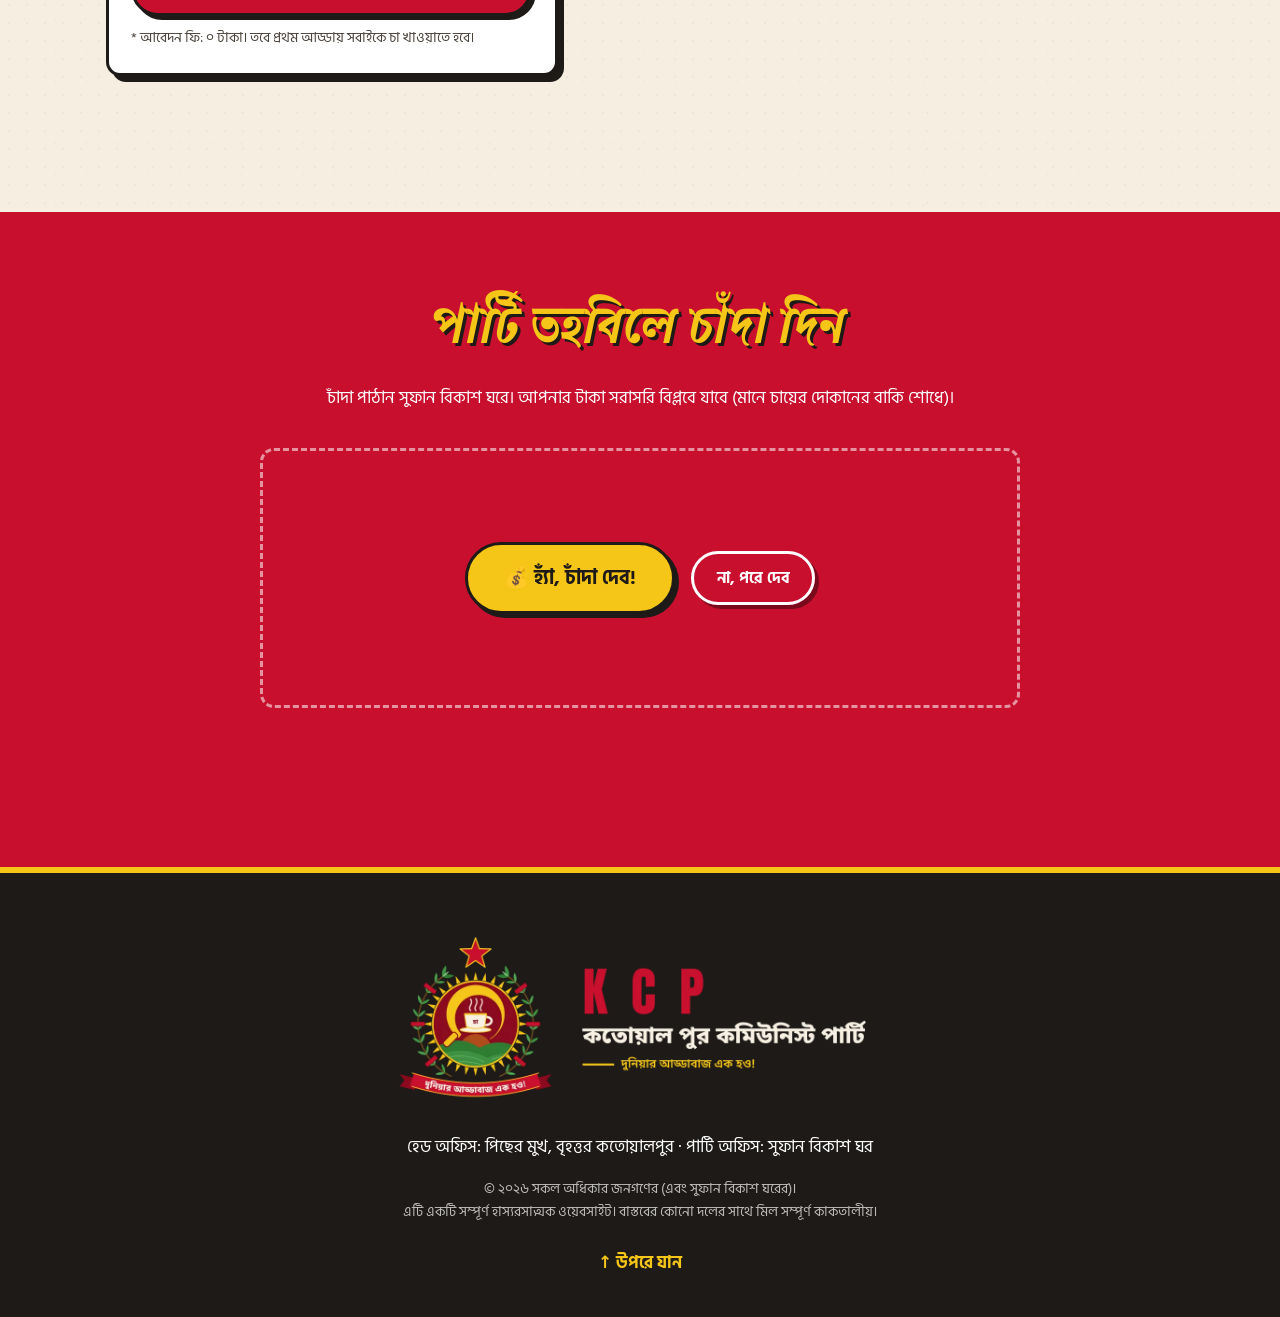
==== commit 9321fd10: "Add "সভায় আনো!" CNG game on the Kotwalpur map A separate page (sim/) where Ponk Vai's CNG drives ar" ====
--- a/index.html
+++ b/index.html
@@ -24,7 +24,7 @@
   <link rel="preconnect" href="https://fonts.gstatic.com" crossorigin>
   <link href="https://fonts.googleapis.com/css2?family=Galada&family=Great+Vibes&family=Hind+Siliguri:wght@400;500;600;700&display=swap" rel="stylesheet">
   <!-- আপডেটের পর ?v= নম্বর বাড়ান (style.css ও script.js দুটোতেই), তাহলে সবার ব্রাউজারে নতুন ফাইল আসবে -->
-  <link rel="stylesheet" href="style.css?v=26">
+  <link rel="stylesheet" href="style.css?v=27">
 </head>
 <body>
 
@@ -202,7 +202,16 @@
     <!-- ====== আড্ডা জোন (খেলা) ====== -->
     <section class="section" id="games">
       <h2 class="section-title">আড্ডা জোন</h2>
-      <p class="section-sub">ছয়টা খেলা, শূন্য কাজ। বিপ্লবের ফাঁকে একটু খেলে নিন।</p>
+      <p class="section-sub">সাতটা খেলা, শূন্য কাজ। বিপ্লবের ফাঁকে একটু খেলে নিন।</p>
+      <a class="sim-promo" href="sim/">
+        <span class="sim-promo-icon" aria-hidden="true">🛺</span>
+        <span class="sim-promo-text">
+          <span class="sim-promo-tag">নতুন!</span>
+          <strong>সভায় আনো!</strong>
+          <span>কতোয়ালপুরের আসল রাস্তায় পংক ভাইয়ের সিএনজি চালিয়ে ঘুমন্ত কমরেডদের বিকাল ৫টার সভায় আনুন।</span>
+        </span>
+        <span class="btn btn-red sim-promo-go">খেলুন →</span>
+      </a>
       <div class="game-tabs" id="gameTabs" role="tablist" aria-label="খেলা বেছে নিন">
         <button type="button" role="tab" data-game="wheel"><span>🎡</span>বিল কে দেবে</button>
         <button type="button" role="tab" data-game="tea"><span>☕</span>চা ঢালো</button>
@@ -391,6 +400,6 @@
   <div class="toast" id="toast" role="status" aria-live="polite"></div>
   <canvas id="confetti" aria-hidden="true"></canvas>
 
-  <script src="script.js?v=26"></script>
+  <script src="script.js?v=27"></script>
 </body>
 </html>
--- a/style.css
+++ b/style.css
@@ -495,6 +495,30 @@
 .game-tabs button[aria-selected="true"] { background: var(--red); color: var(--yellow); transform: translate(2px, 2px); box-shadow: 1px 1px 0 var(--ink); }
 .game-tabs button:focus-visible { outline: 3px dashed var(--red); outline-offset: 3px; }
 @media (hover: hover) { .game-tabs button:hover { background: var(--yellow-soft); } .game-tabs button[aria-selected="true"]:hover { background: var(--red); } }
+
+/* link card to the rickshaw map game (sim/) */
+.sim-promo {
+  display: flex; align-items: center; gap: 1rem; max-width: 820px; margin: 0 auto 1.4rem;
+  background: var(--yellow); color: var(--ink); text-decoration: none;
+  border: 3px solid var(--ink); border-radius: var(--radius); box-shadow: var(--shadow);
+  padding: .9rem 1.1rem; transition: transform .1s, box-shadow .1s;
+}
+.sim-promo:active { transform: translate(3px, 3px); box-shadow: 1px 1px 0 var(--ink); }
+.sim-promo:focus-visible { outline: 3px dashed var(--red); outline-offset: 4px; }
+.sim-promo-icon { font-size: 2.6rem; line-height: 1; }
+.sim-promo-text { flex: 1; display: flex; flex-direction: column; gap: .1rem; line-height: 1.45; text-align: left; }
+.sim-promo-text strong { font-family: var(--font-display); font-weight: 400; font-size: 1.6rem; color: var(--red); line-height: 1.15; }
+.sim-promo-tag {
+  align-self: flex-start; font-size: .75rem; font-weight: 700; color: #fff; background: var(--red);
+  border: 2px solid var(--ink); border-radius: 999px; padding: 0 .55rem;
+}
+.sim-promo-go { flex-shrink: 0; }
+@media (hover: hover) { .sim-promo:hover { transform: translate(-2px, -2px); box-shadow: 8px 8px 0 var(--ink); } }
+@media (max-width: 640px) {
+  .sim-promo { flex-wrap: wrap; gap: .7rem; padding: .85rem; }
+  .sim-promo-icon { font-size: 2.1rem; }
+  .sim-promo-go { width: 100%; text-align: center; }
+}
 .games { max-width: 560px; margin: 0 auto; text-align: center; }
 .game[hidden] { display: none; }
 .game:not([hidden]) { animation: pop .35s ease; }
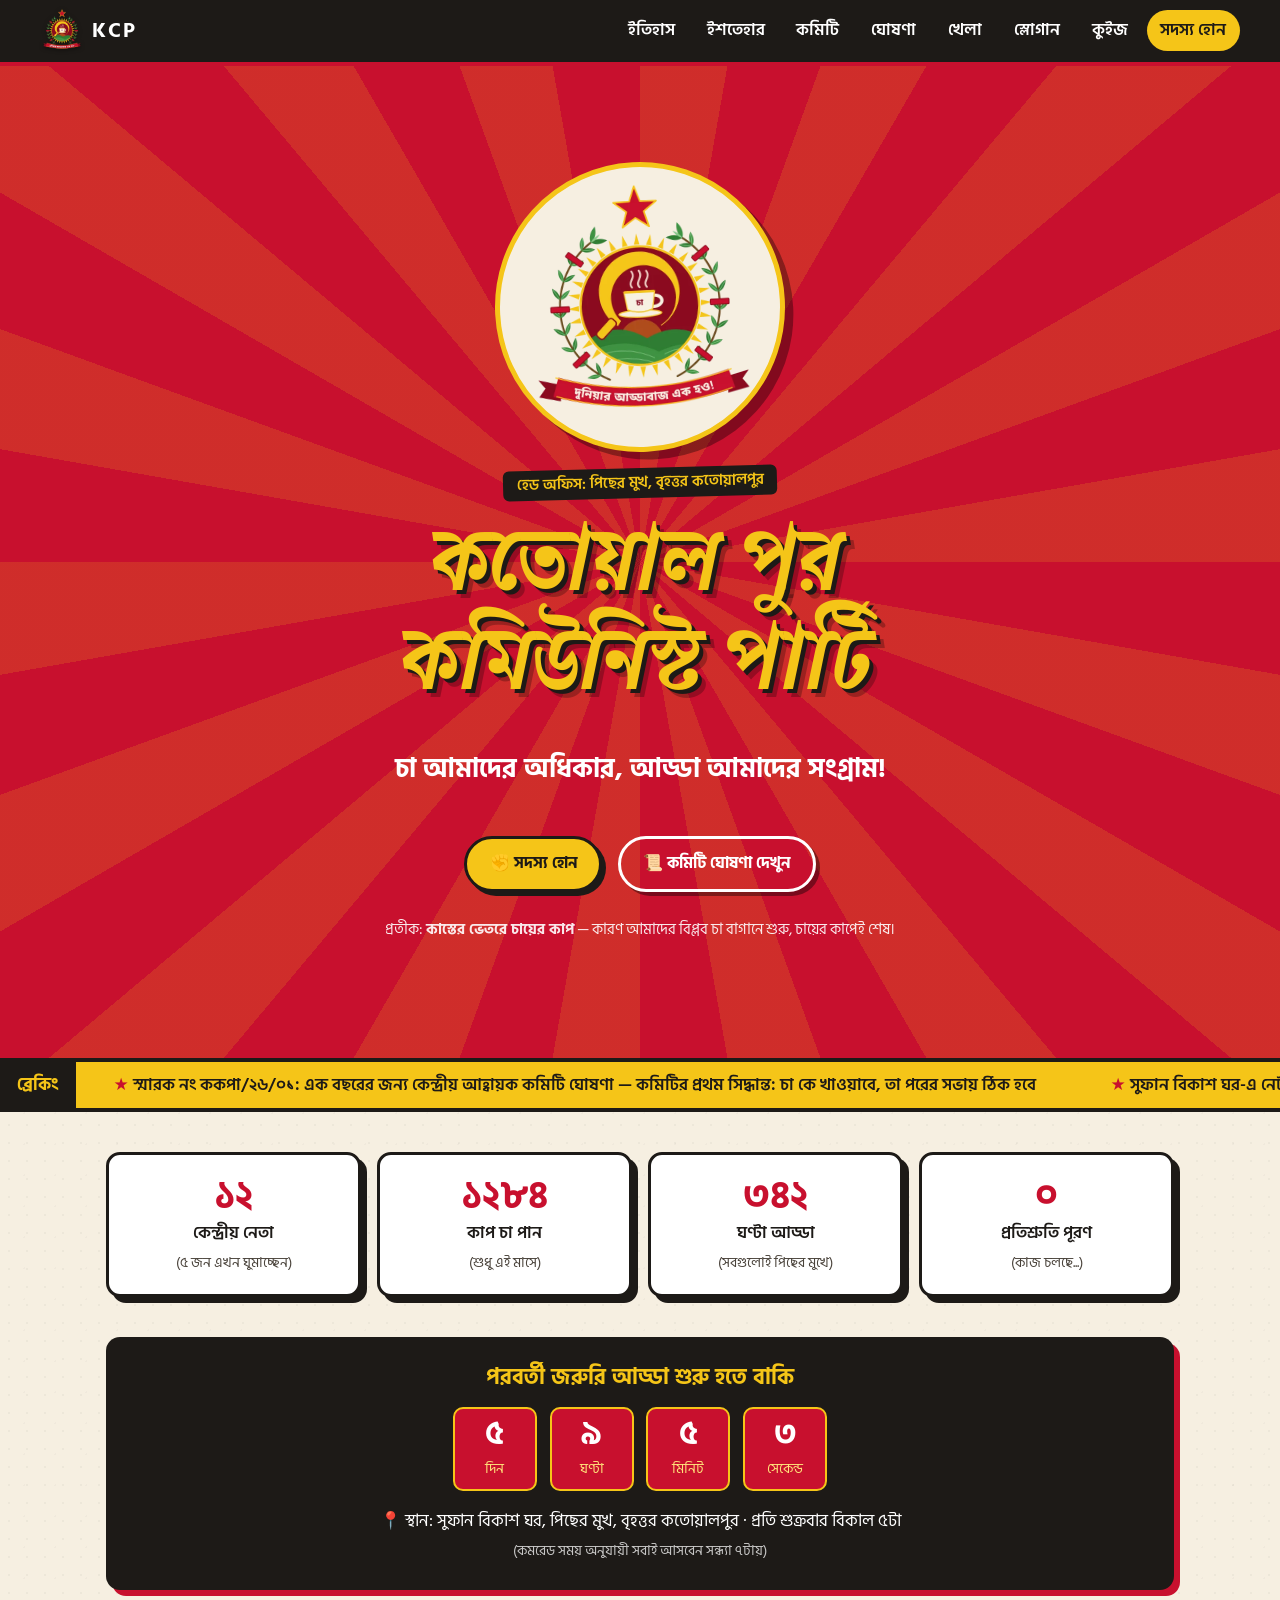
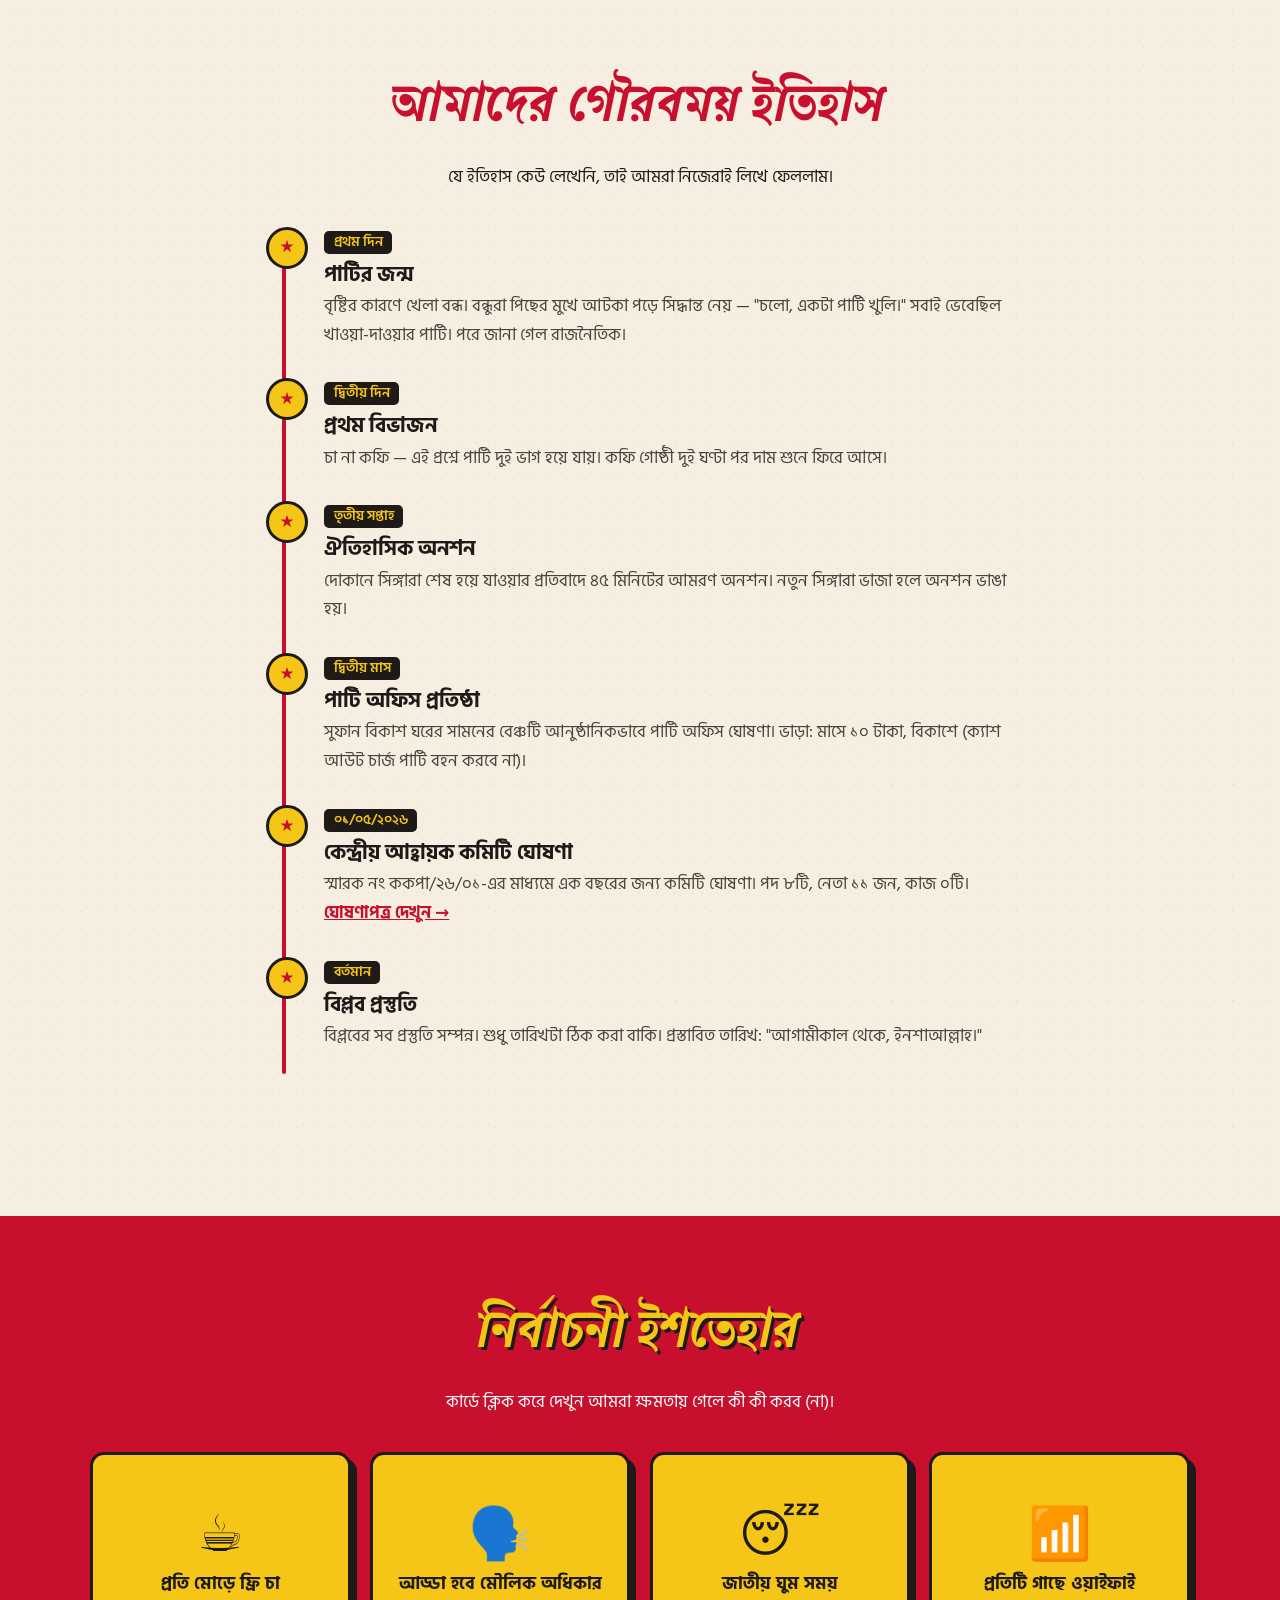
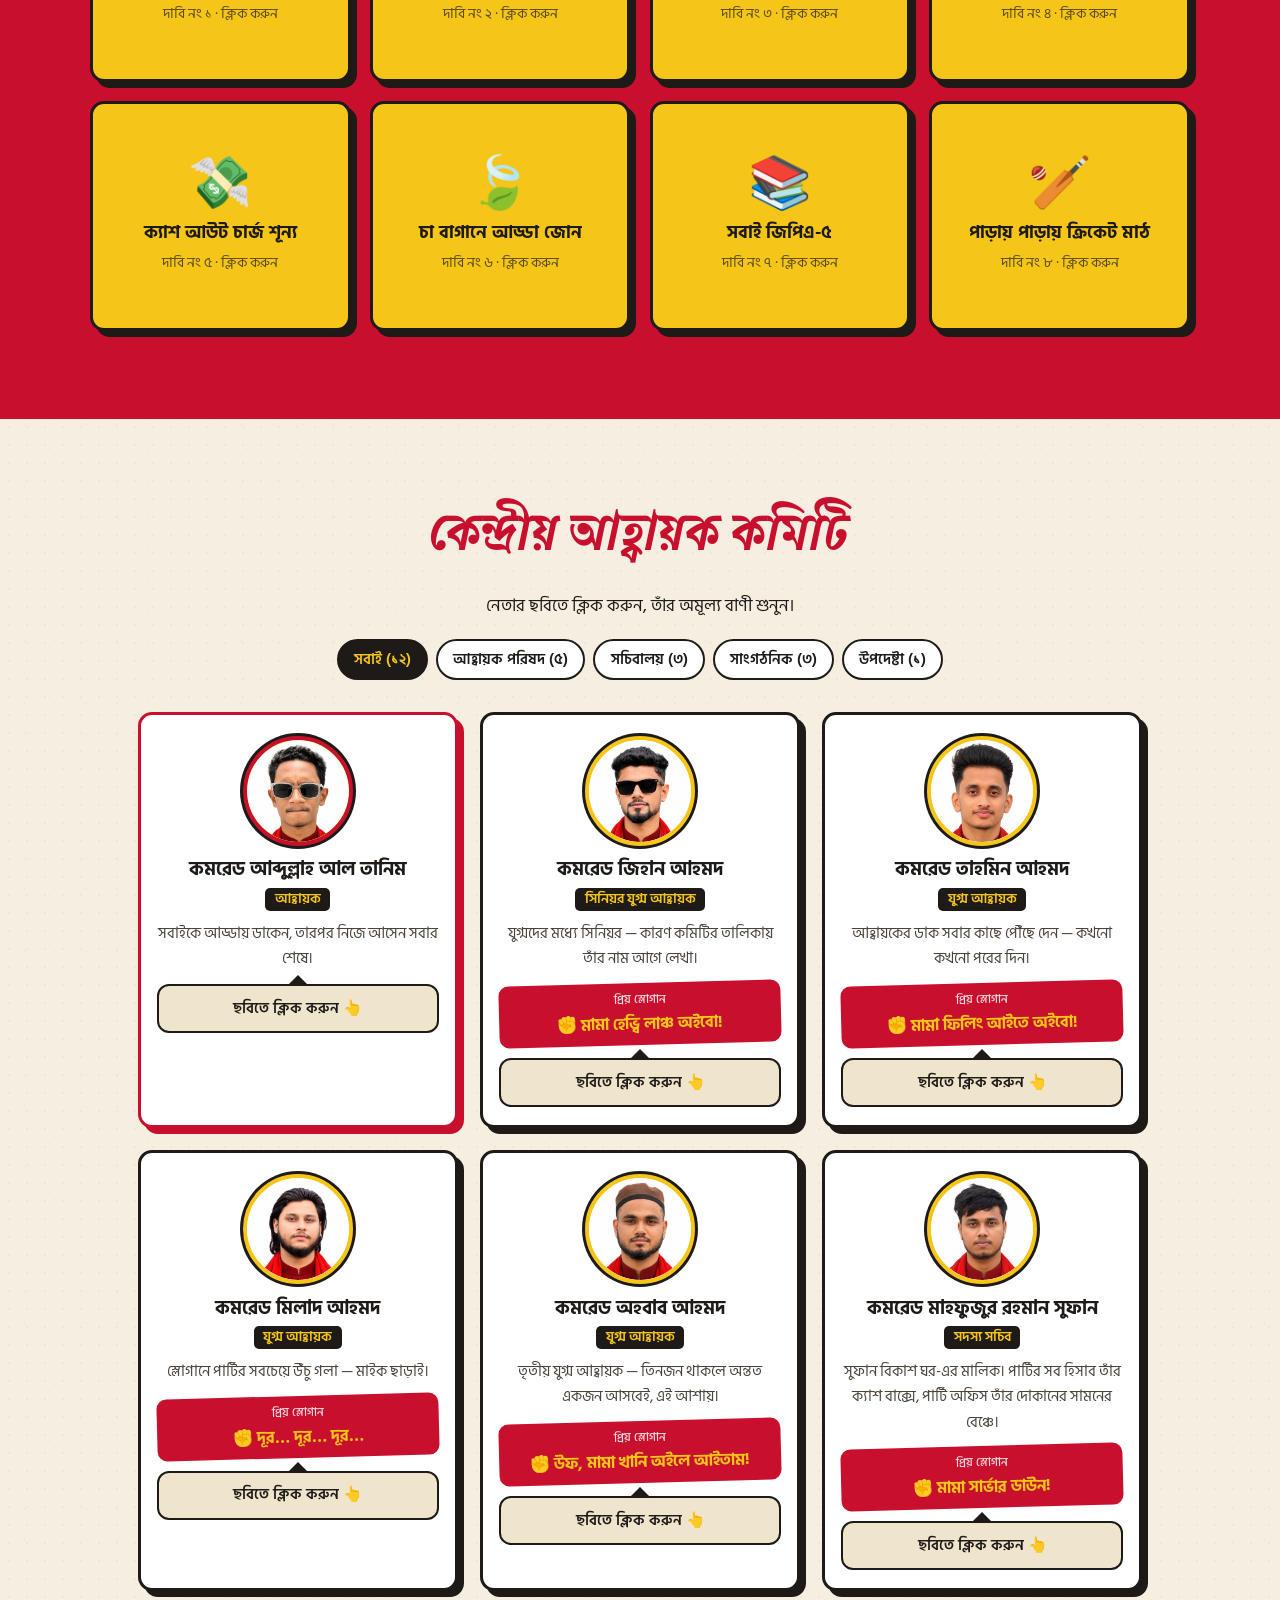
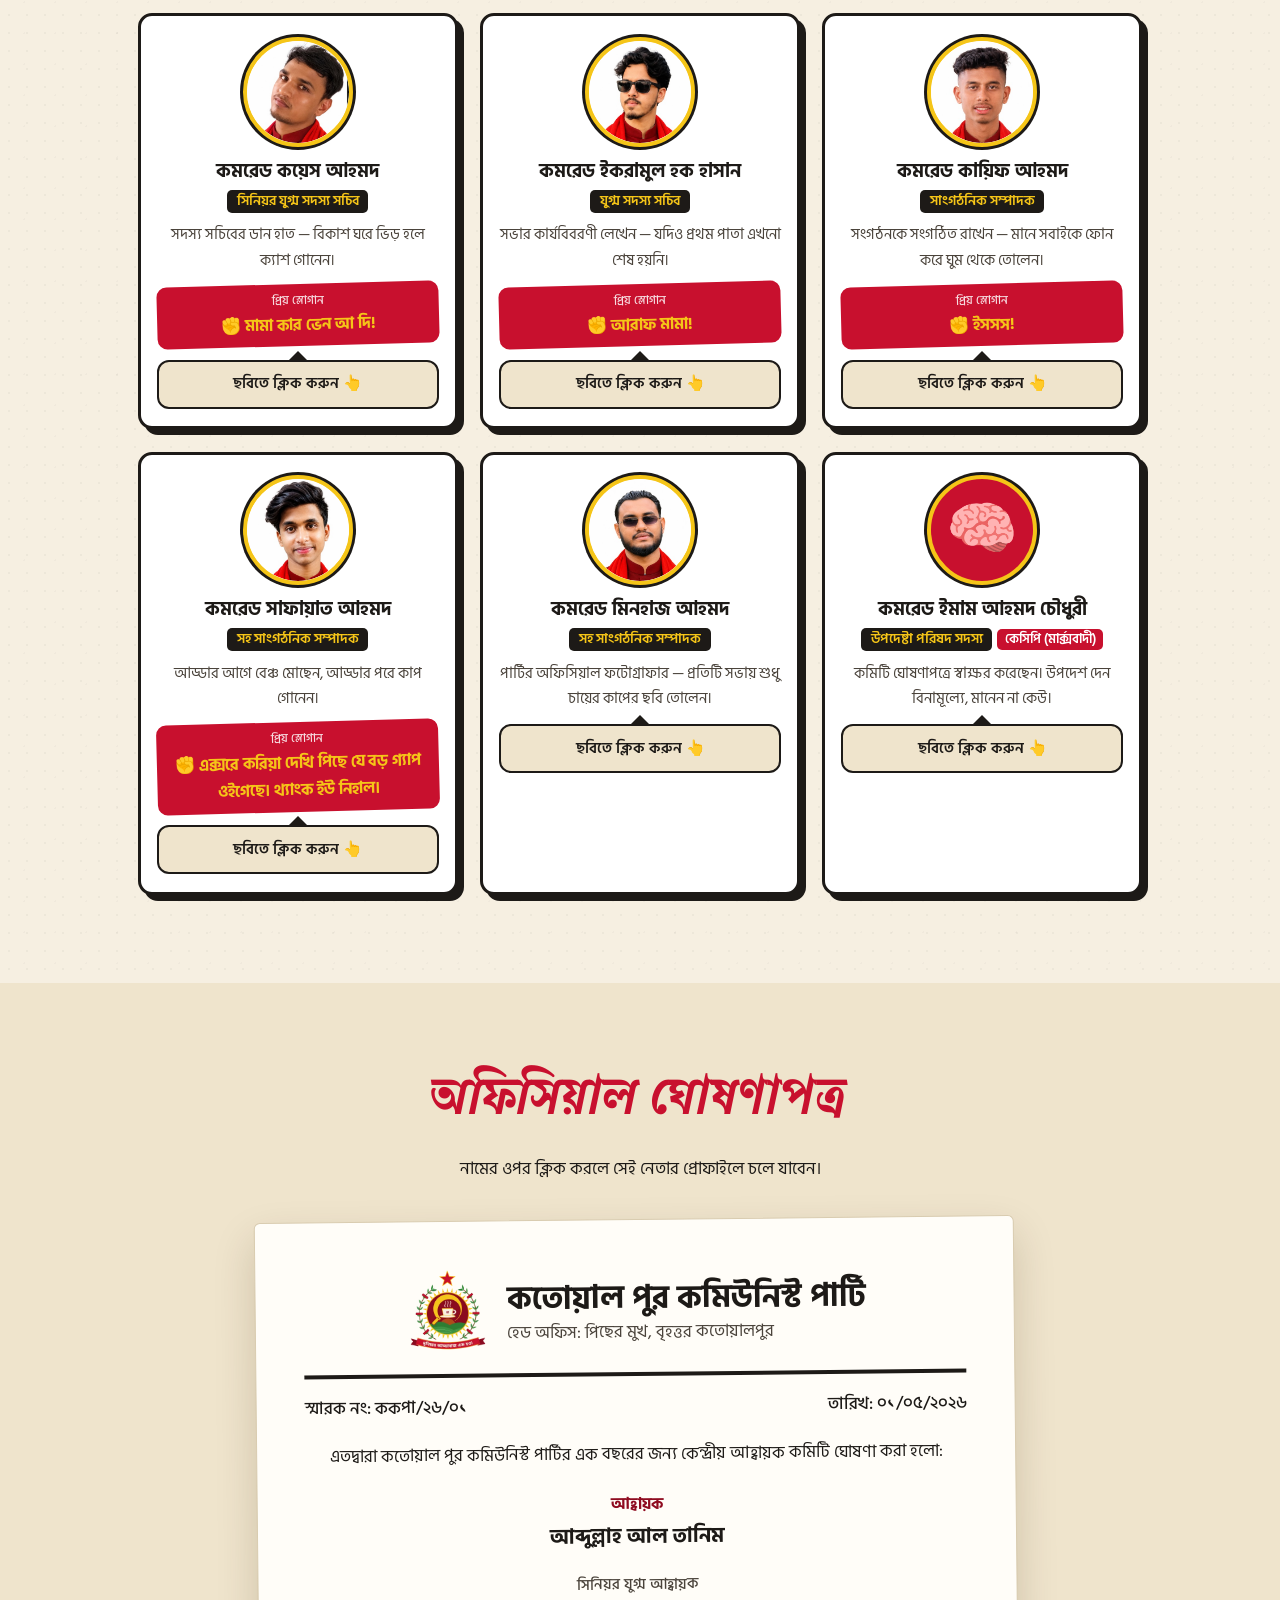
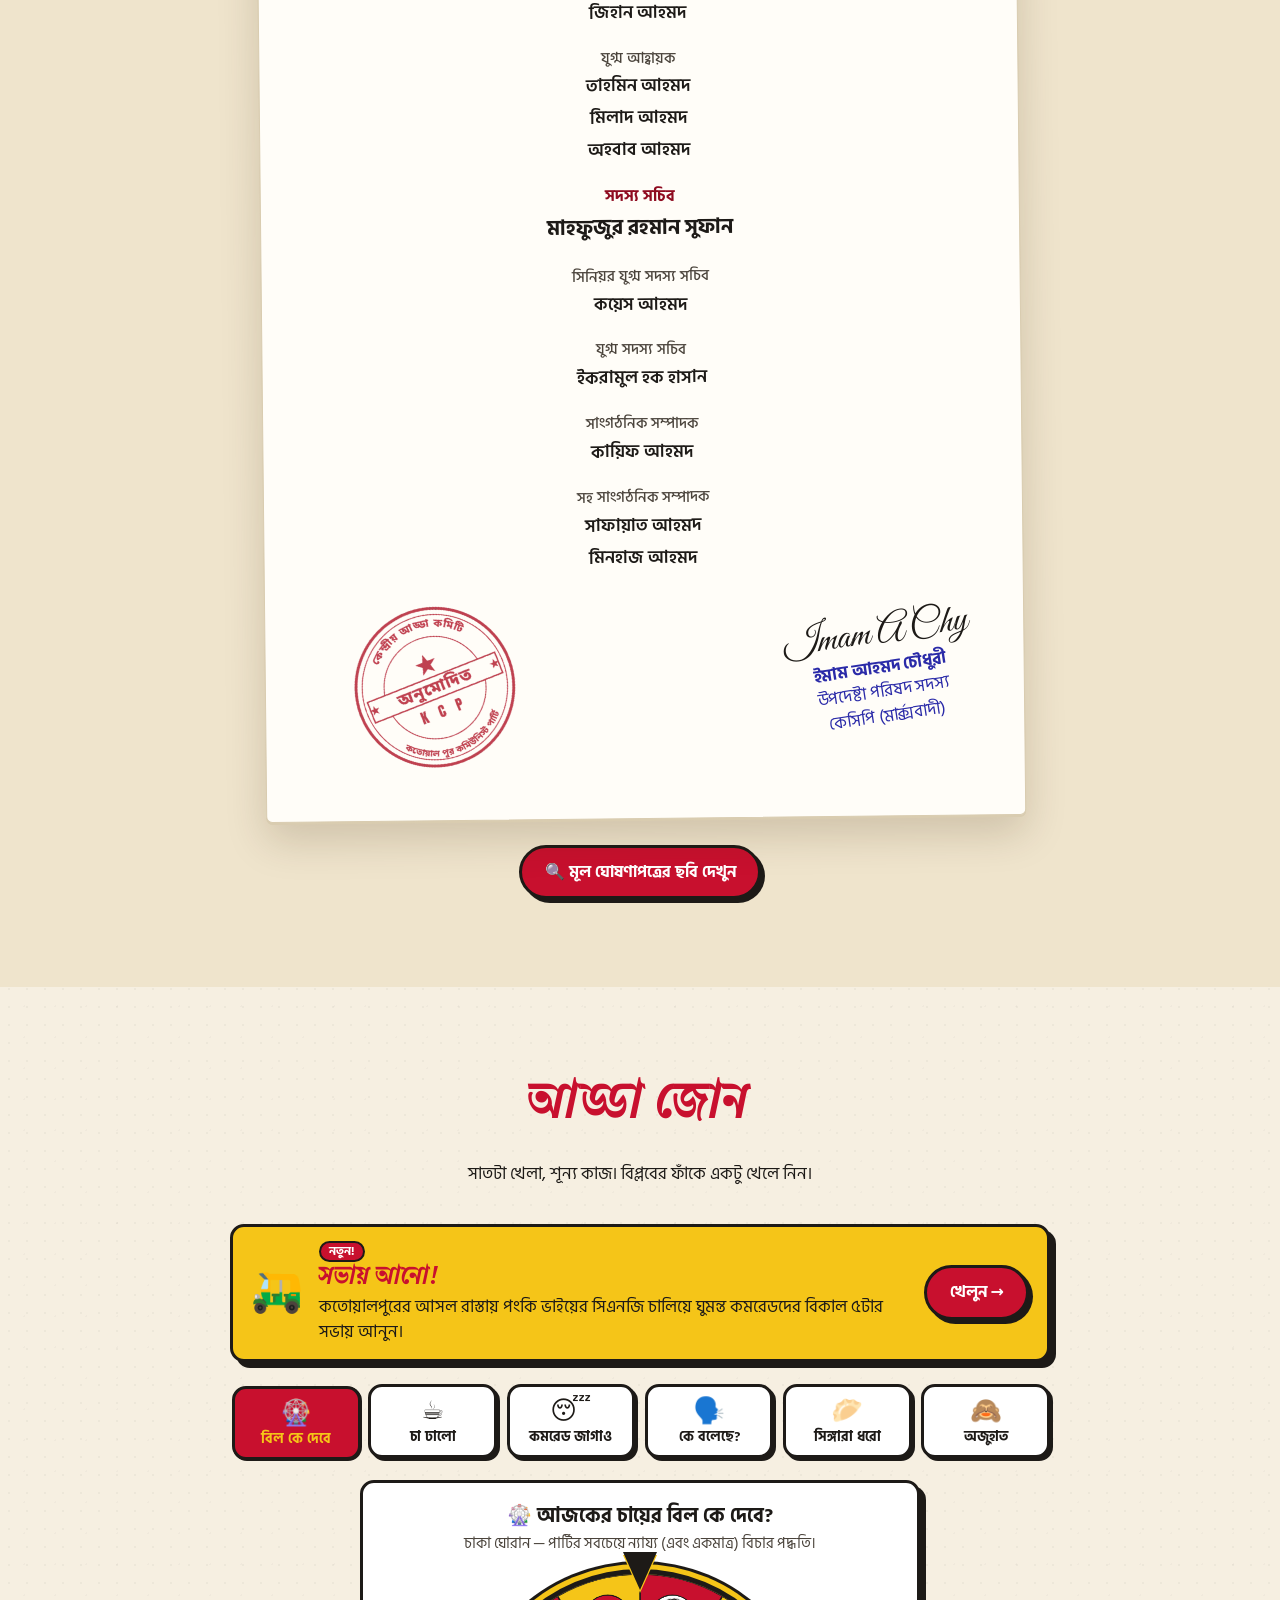
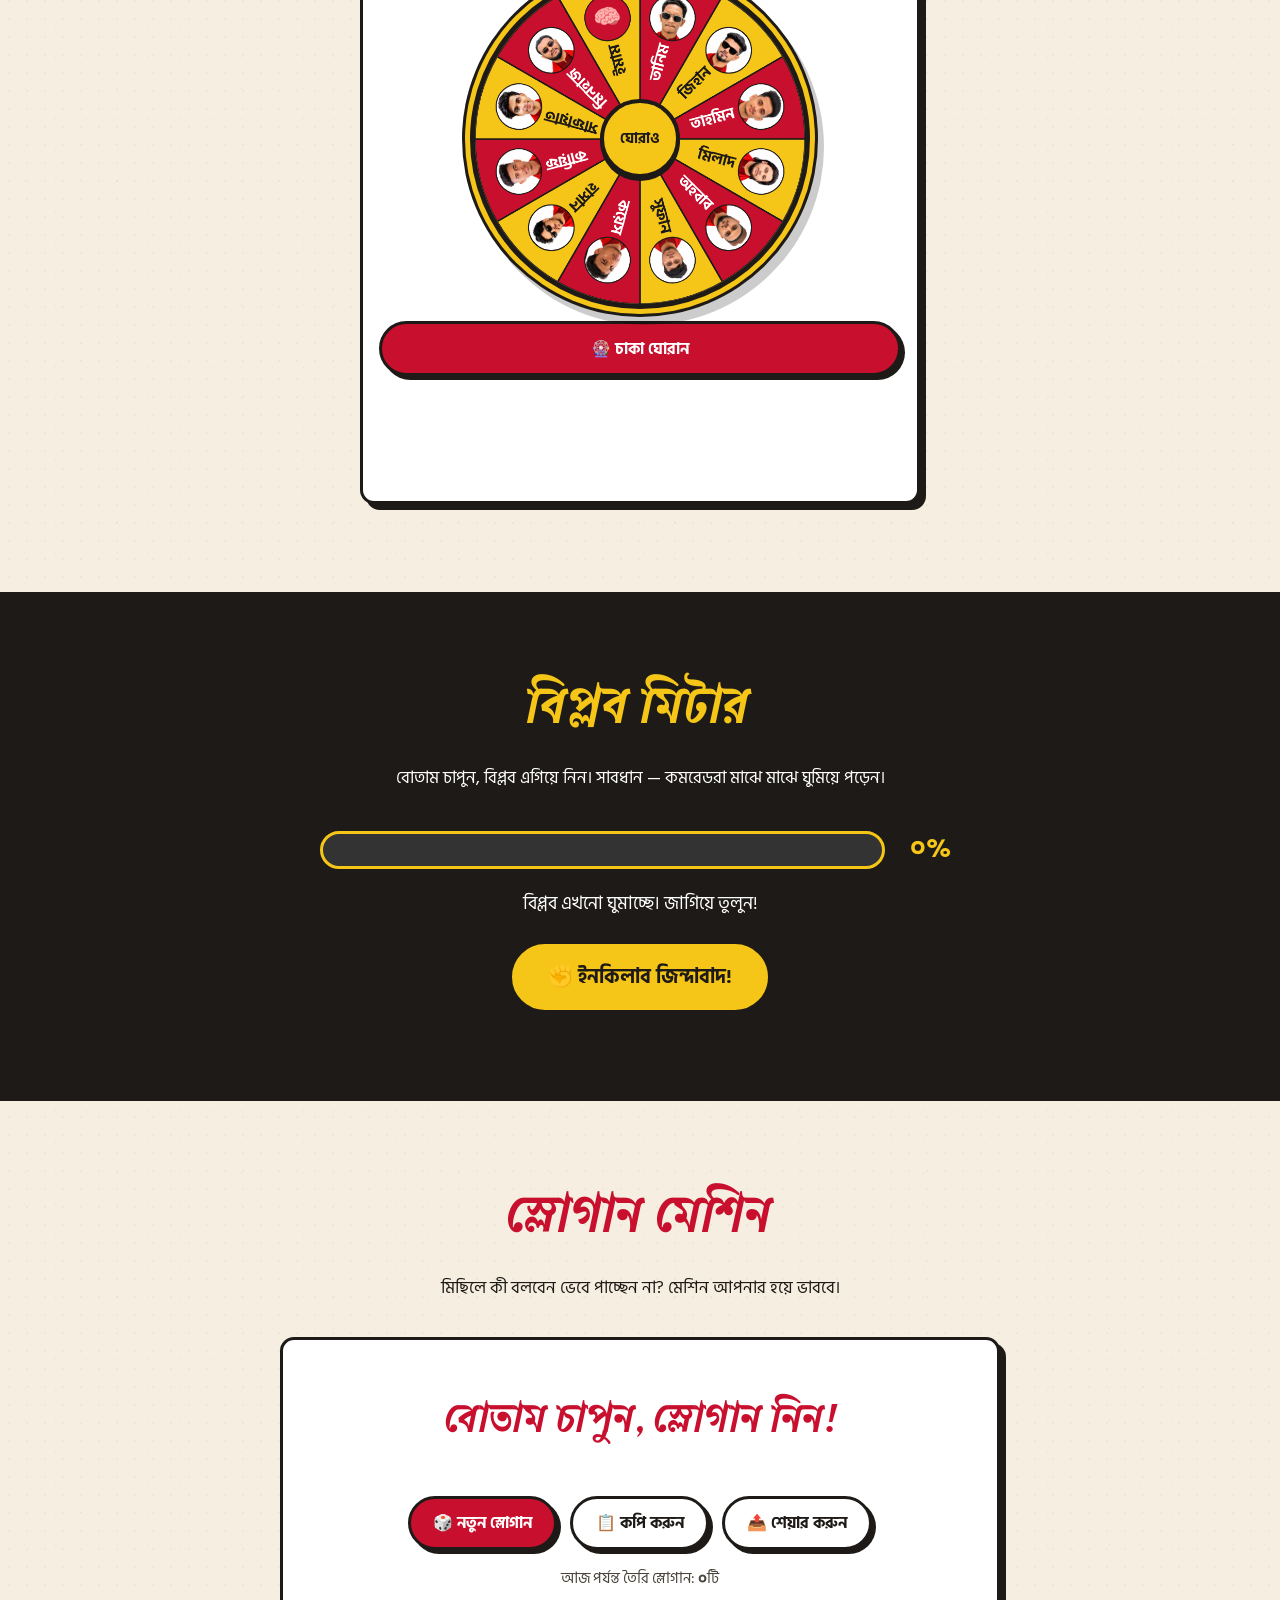
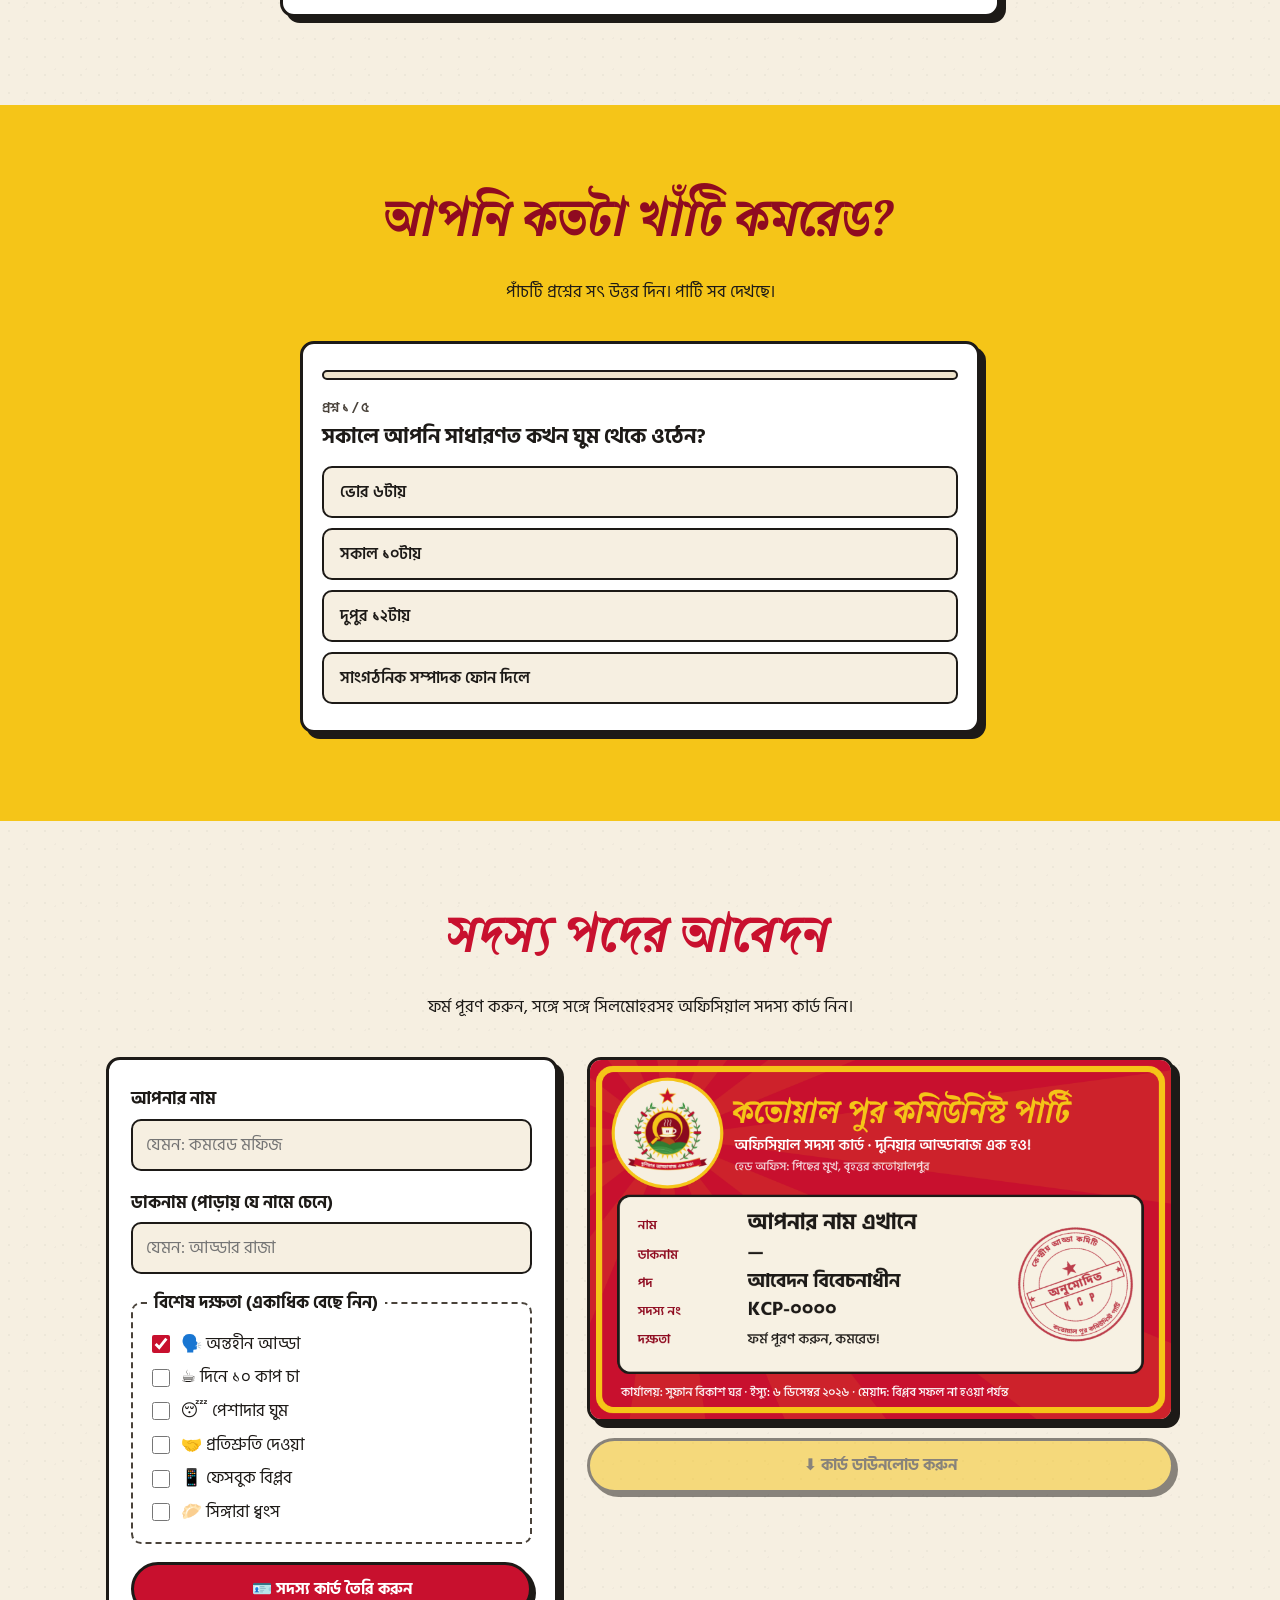
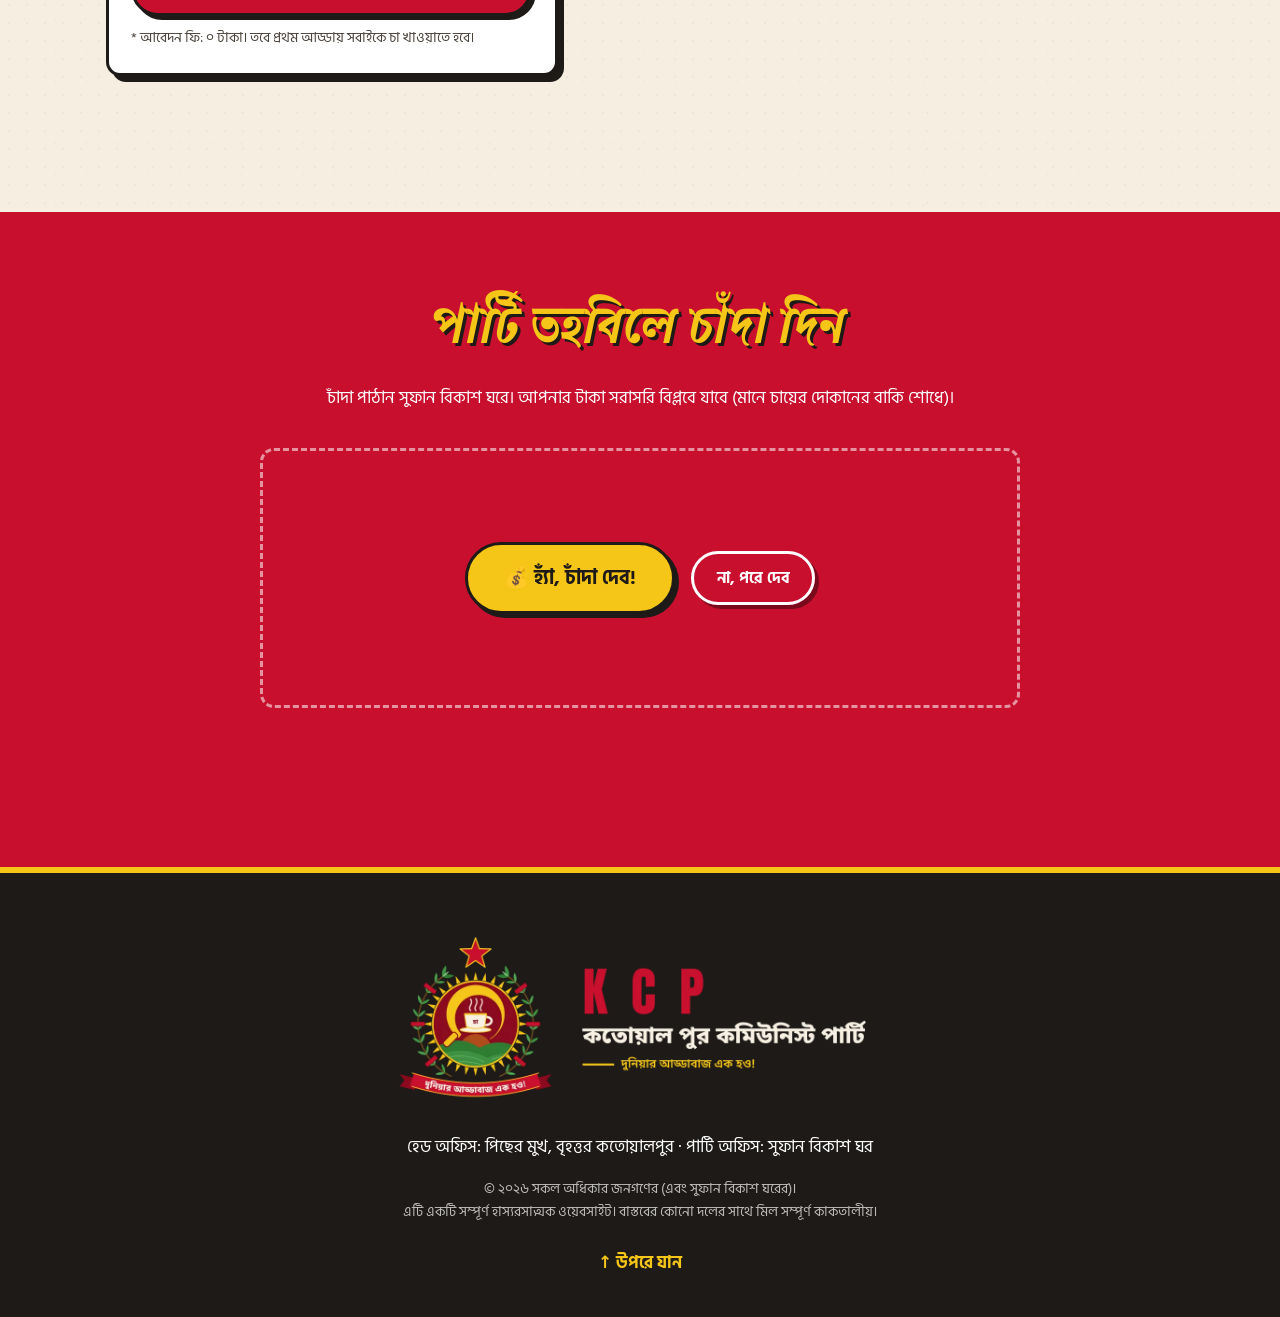
==== commit c9ccc884: "Call the driver Ponki Vai everywhere, and keep his CNG as Ponk Poribohon Pongk Vai and Ponki Vai are" ====
--- a/index.html
+++ b/index.html
@@ -208,7 +208,7 @@
         <span class="sim-promo-text">
           <span class="sim-promo-tag">নতুন!</span>
           <strong>সভায় আনো!</strong>
-          <span>কতোয়ালপুরের আসল রাস্তায় পংক ভাইয়ের সিএনজি চালিয়ে ঘুমন্ত কমরেডদের বিকাল ৫টার সভায় আনুন।</span>
+          <span>কতোয়ালপুরের আসল রাস্তায় পংকি ভাইয়ের সিএনজি চালিয়ে ঘুমন্ত কমরেডদের বিকাল ৫টার সভায় আনুন।</span>
         </span>
         <span class="btn btn-red sim-promo-go">খেলুন →</span>
       </a>
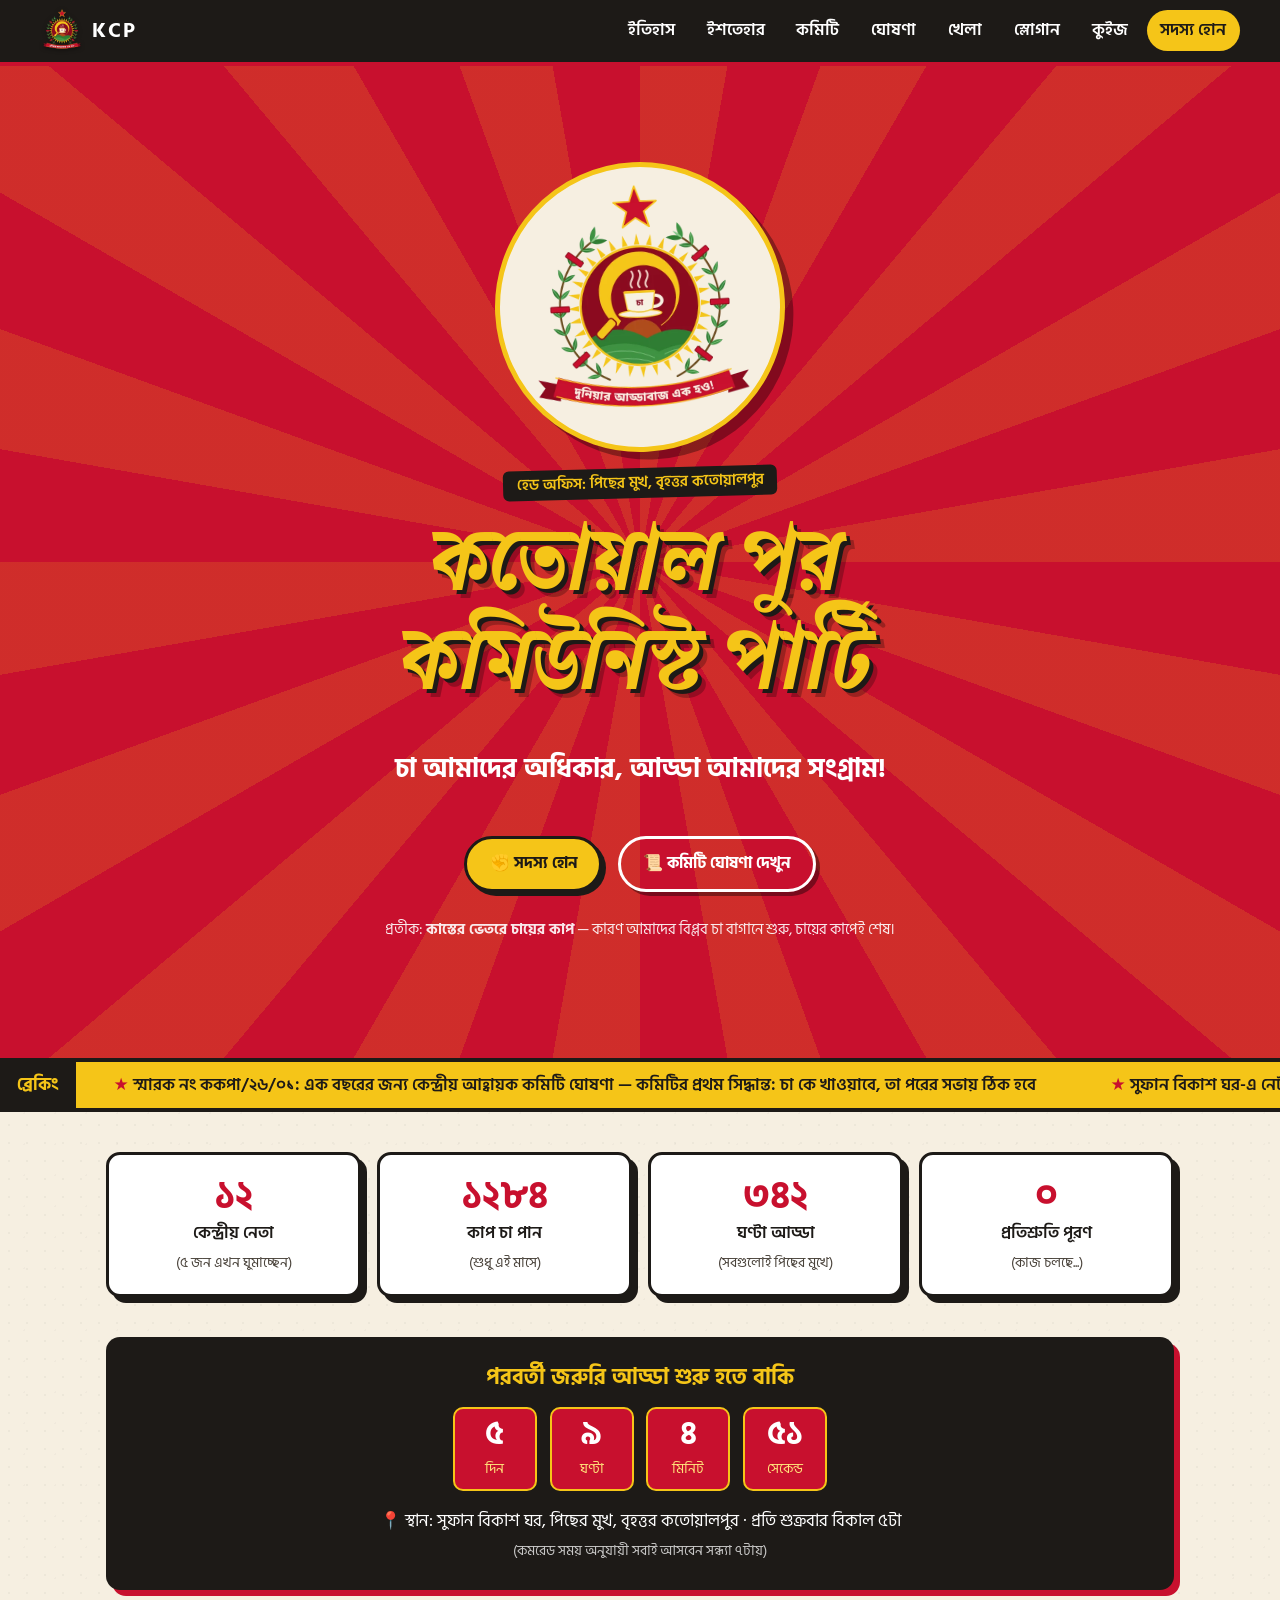
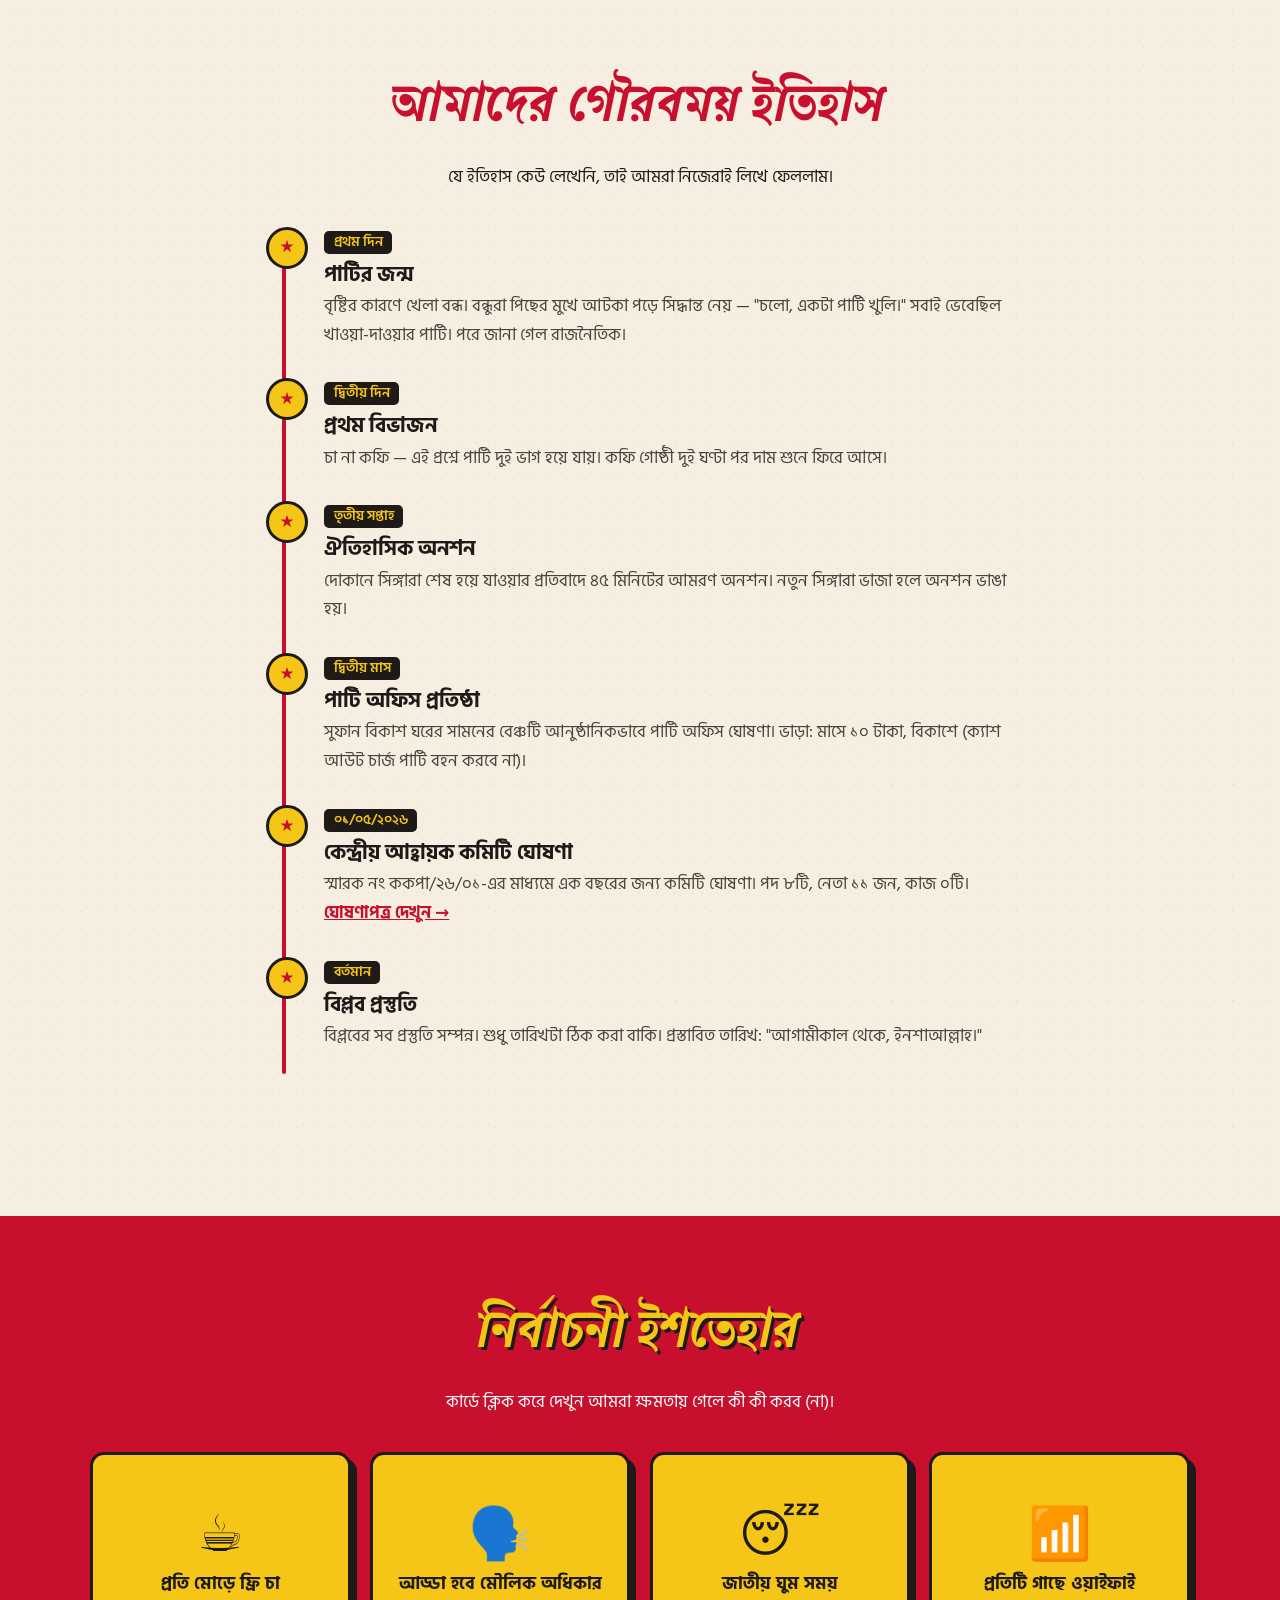
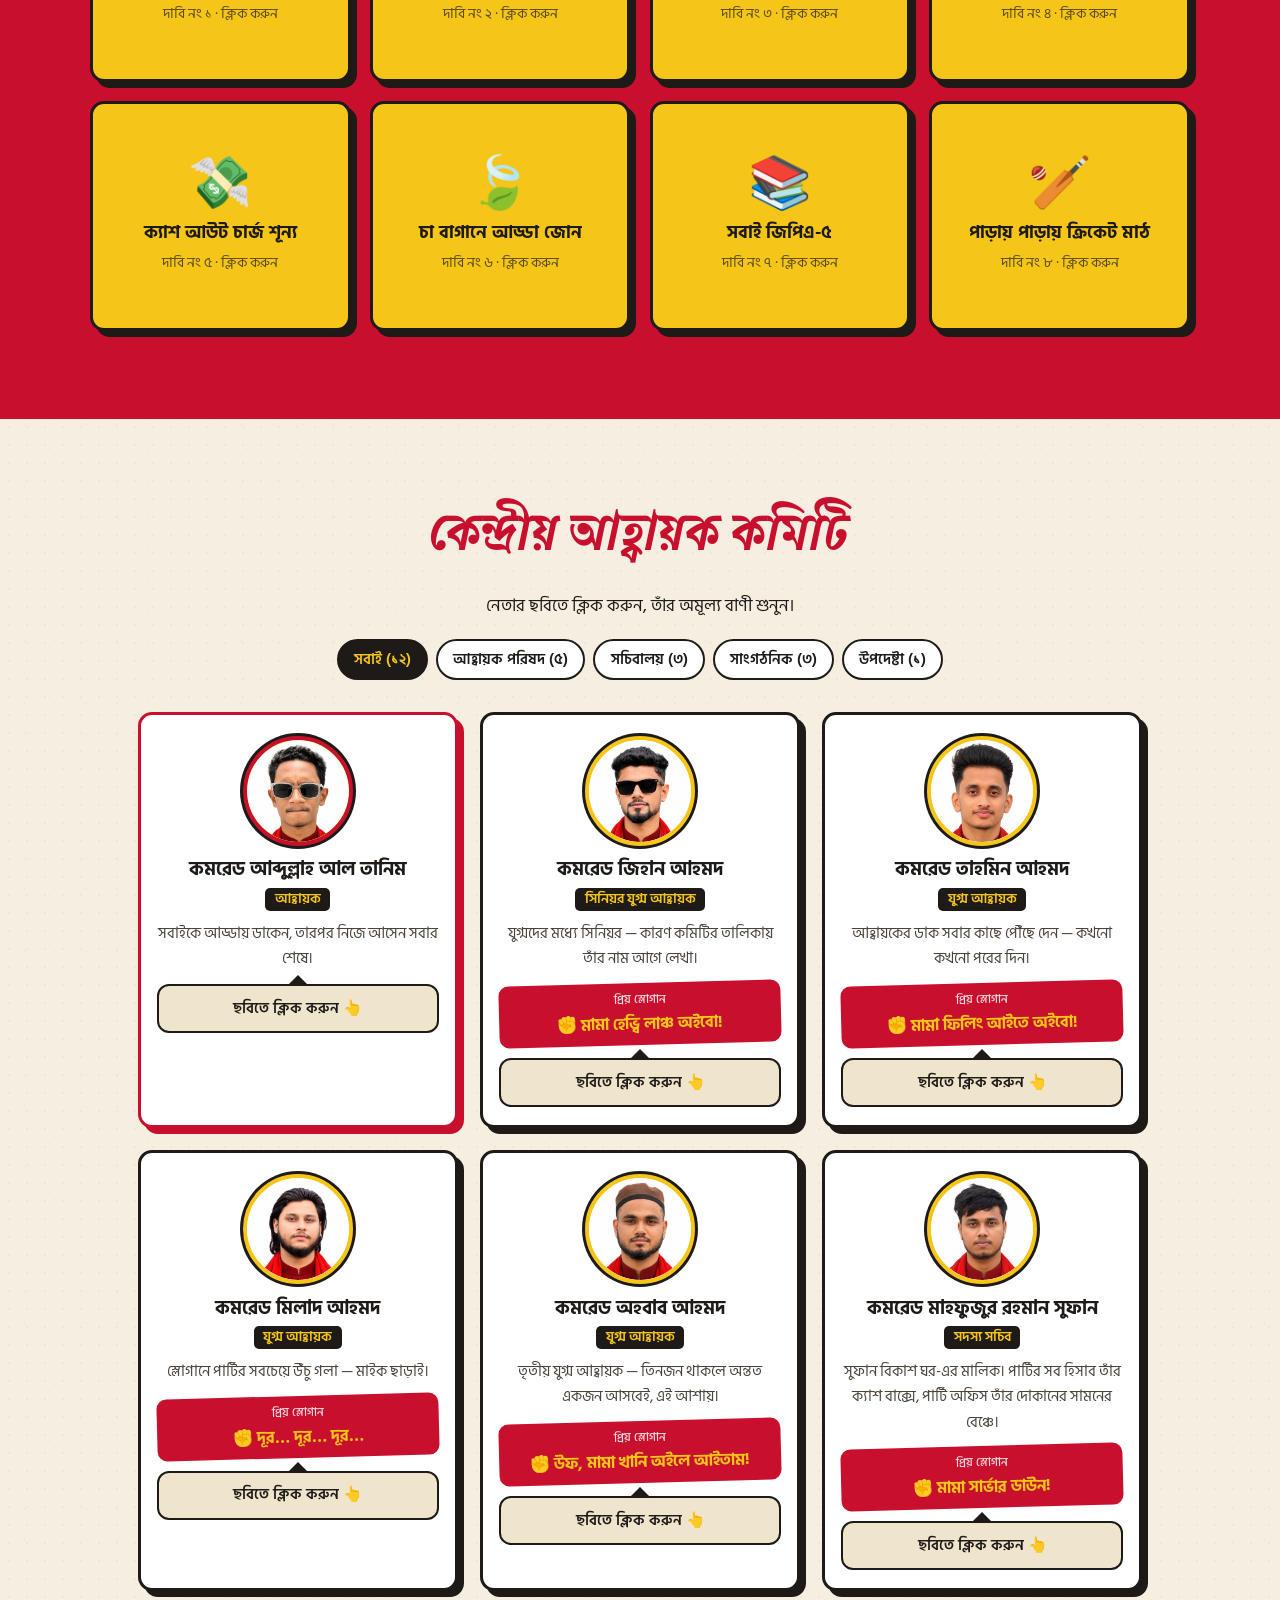
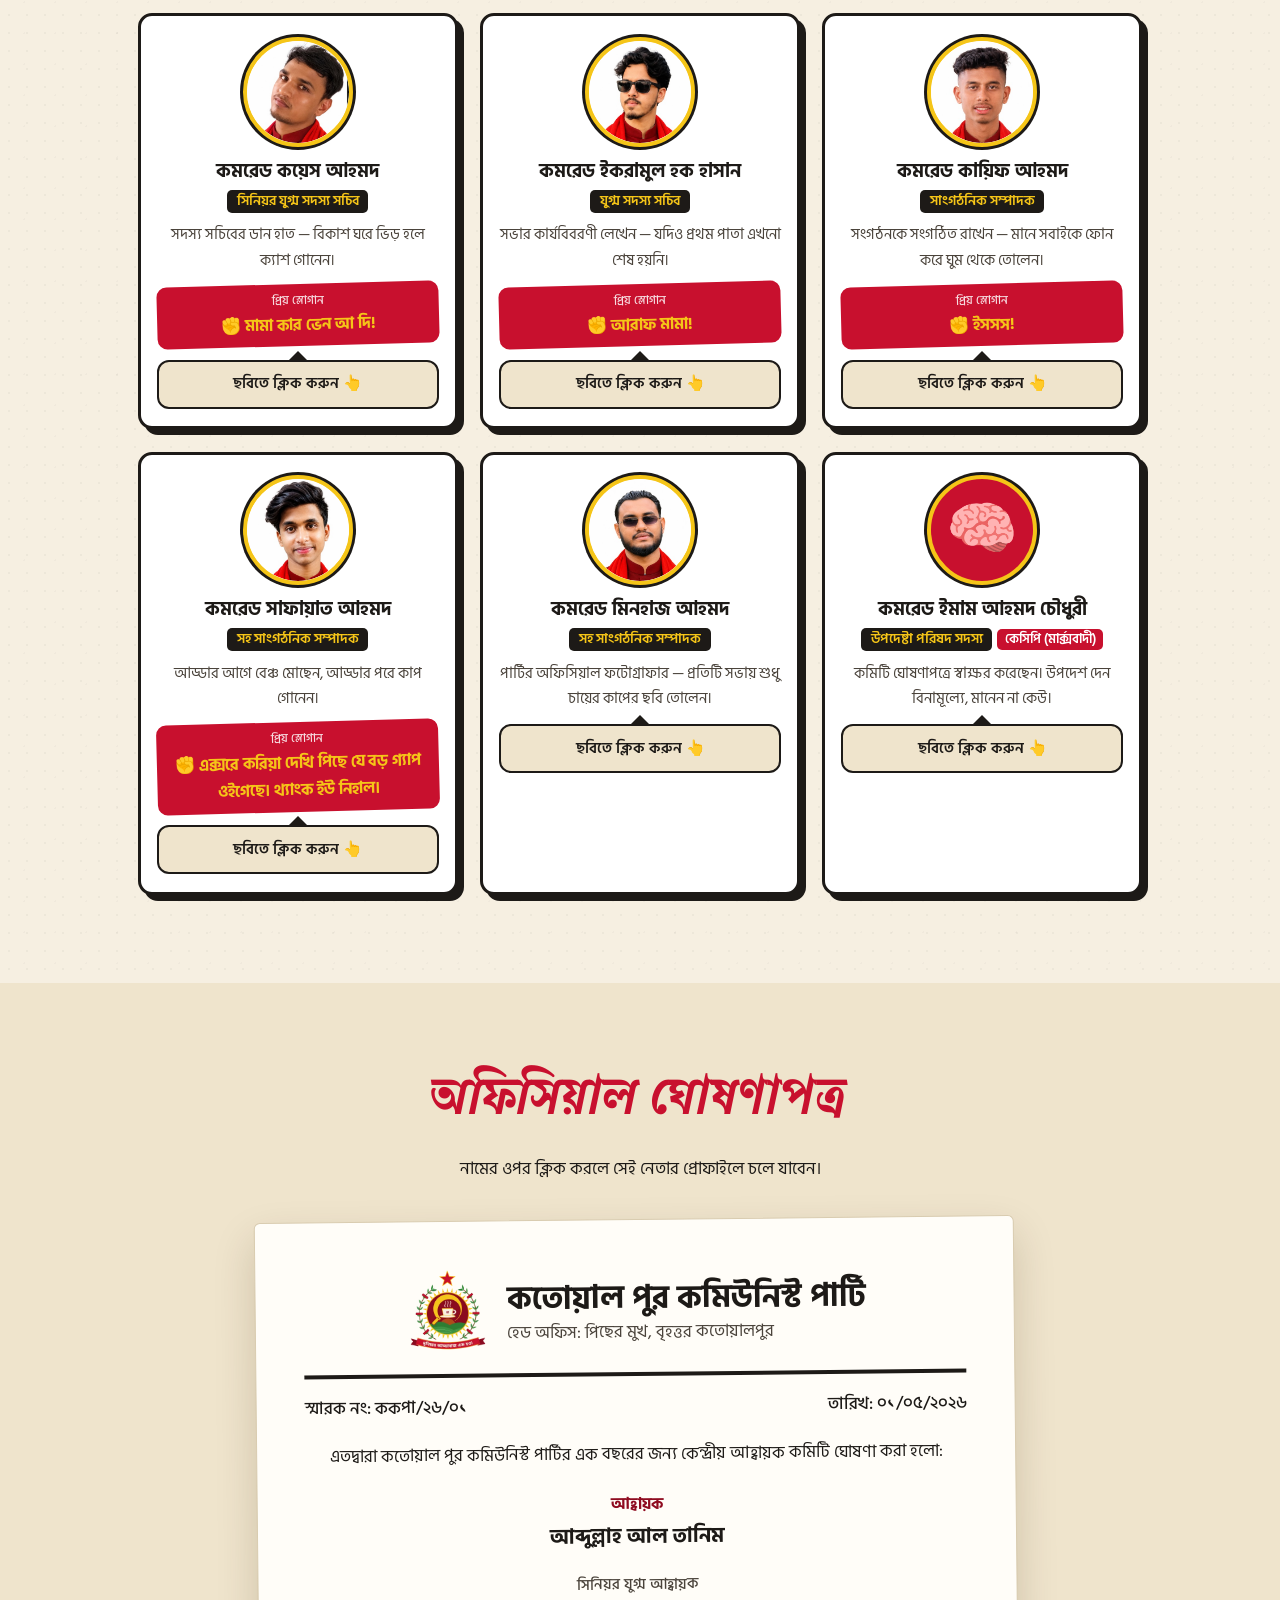
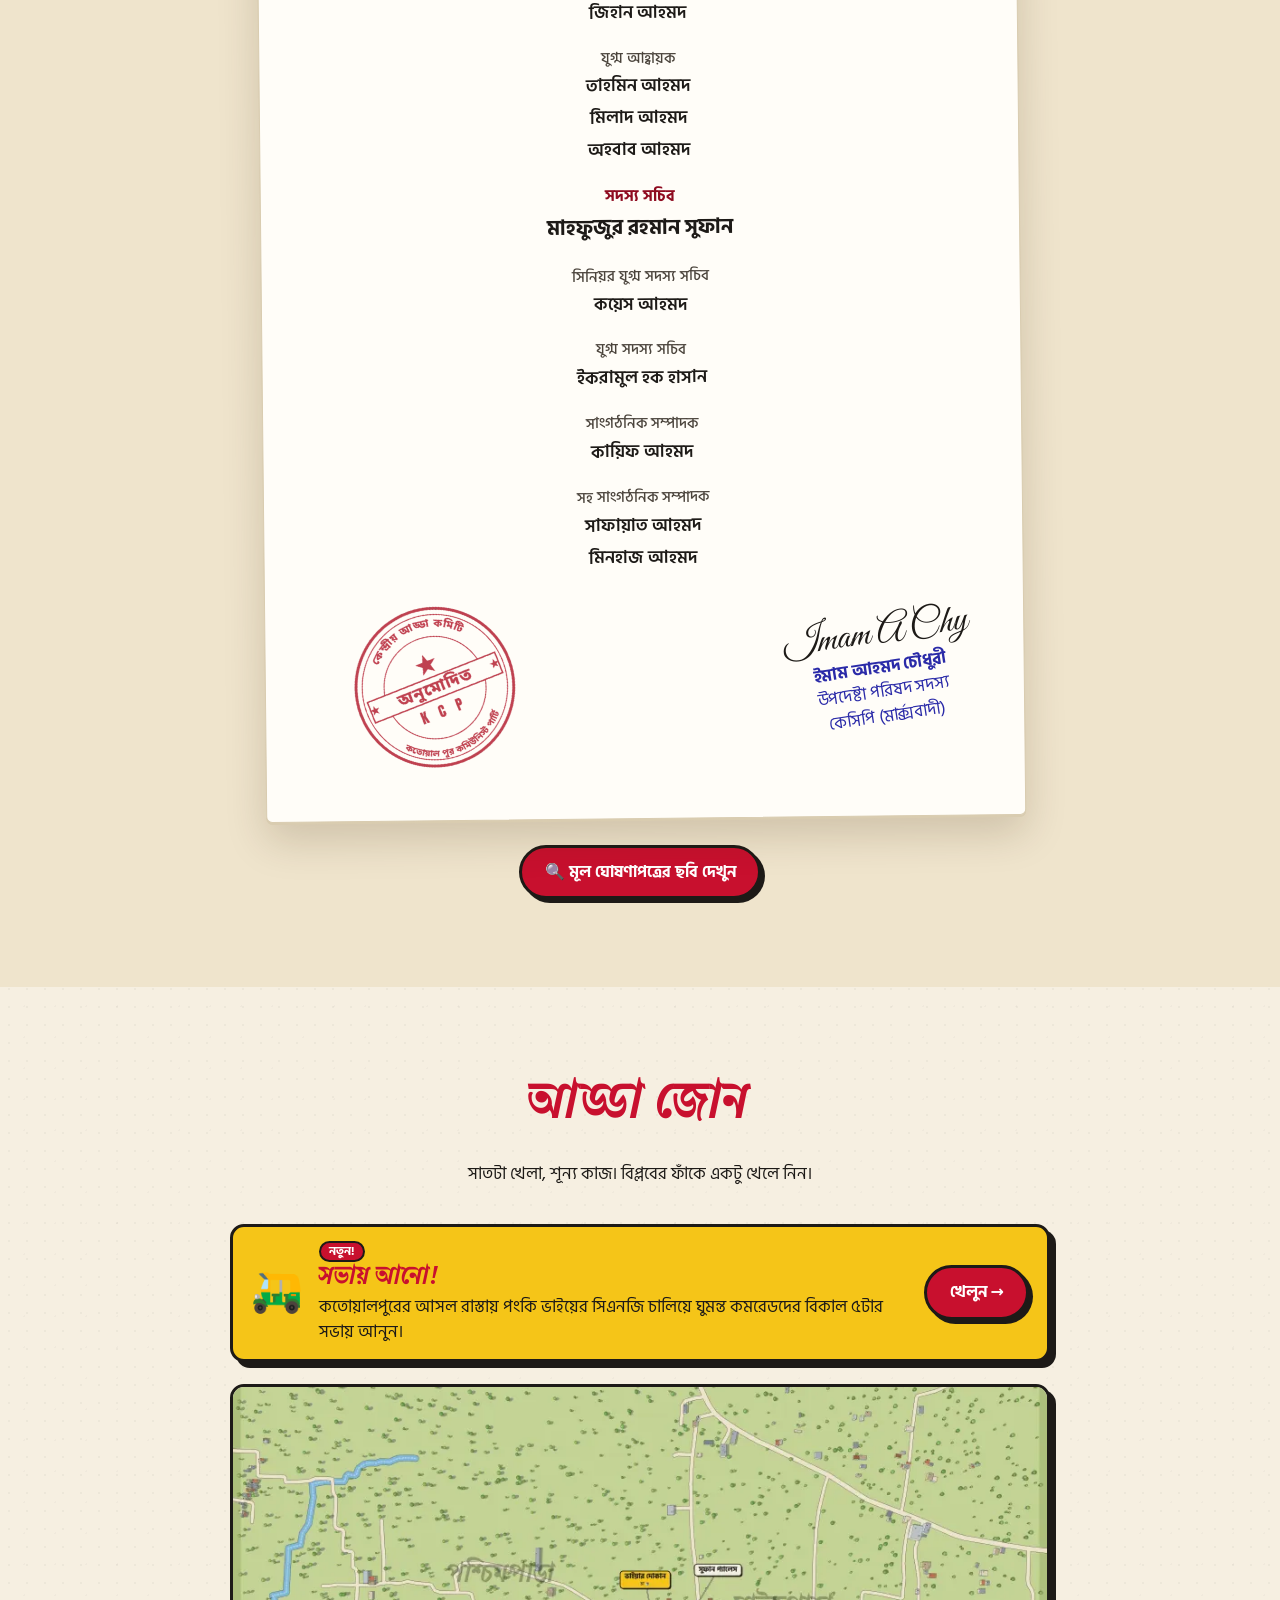
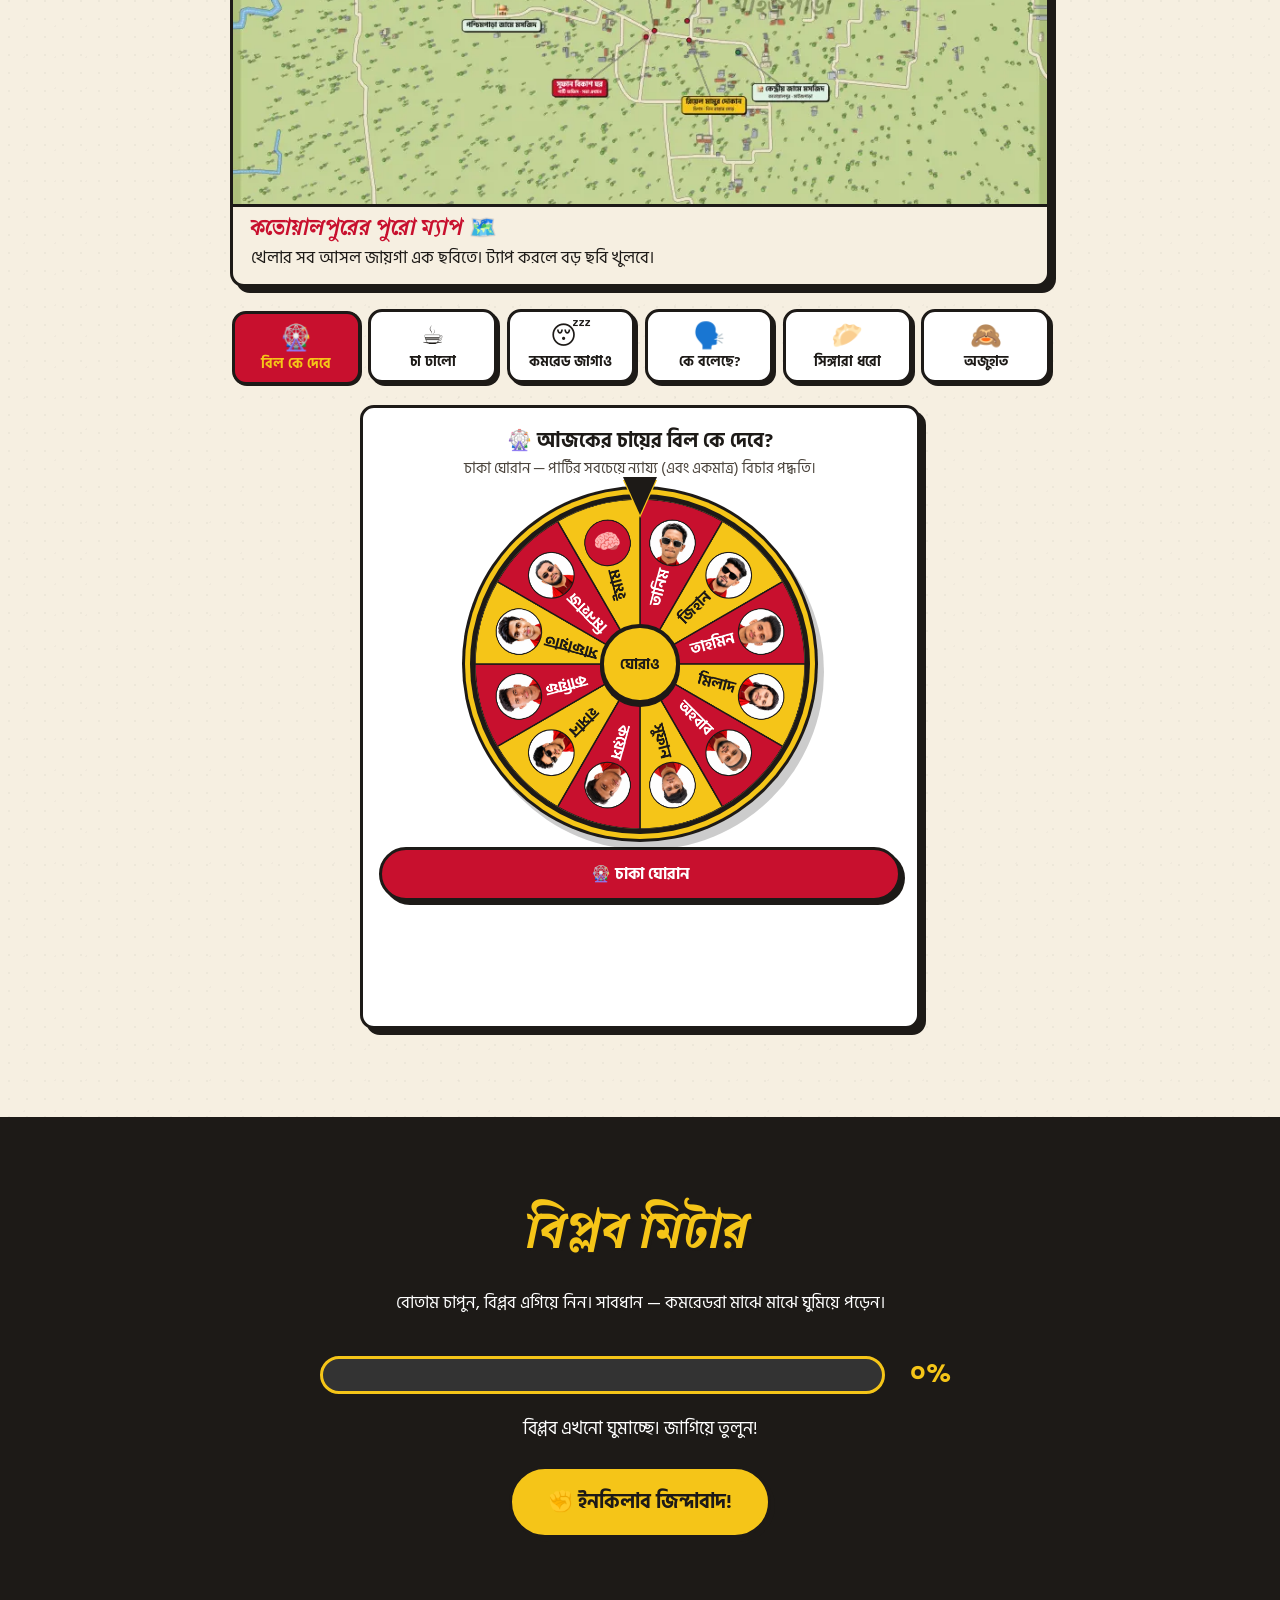
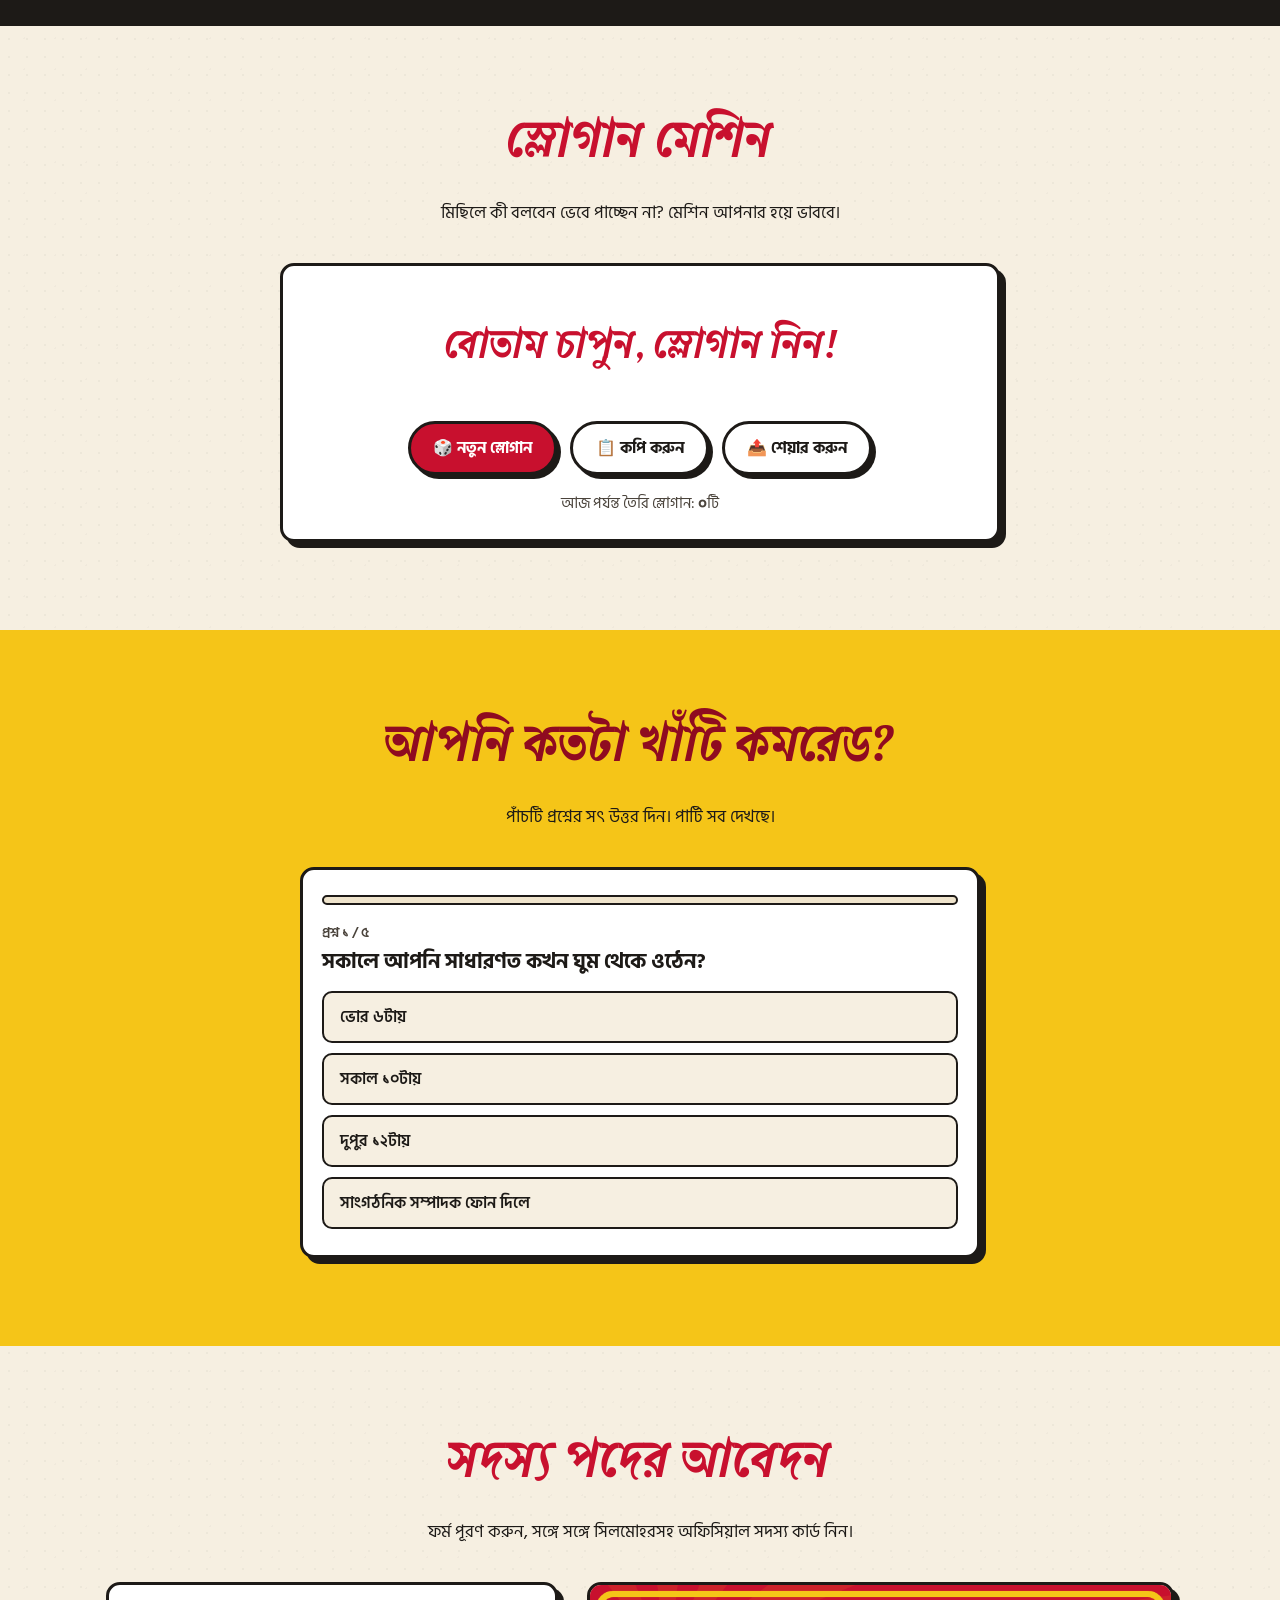
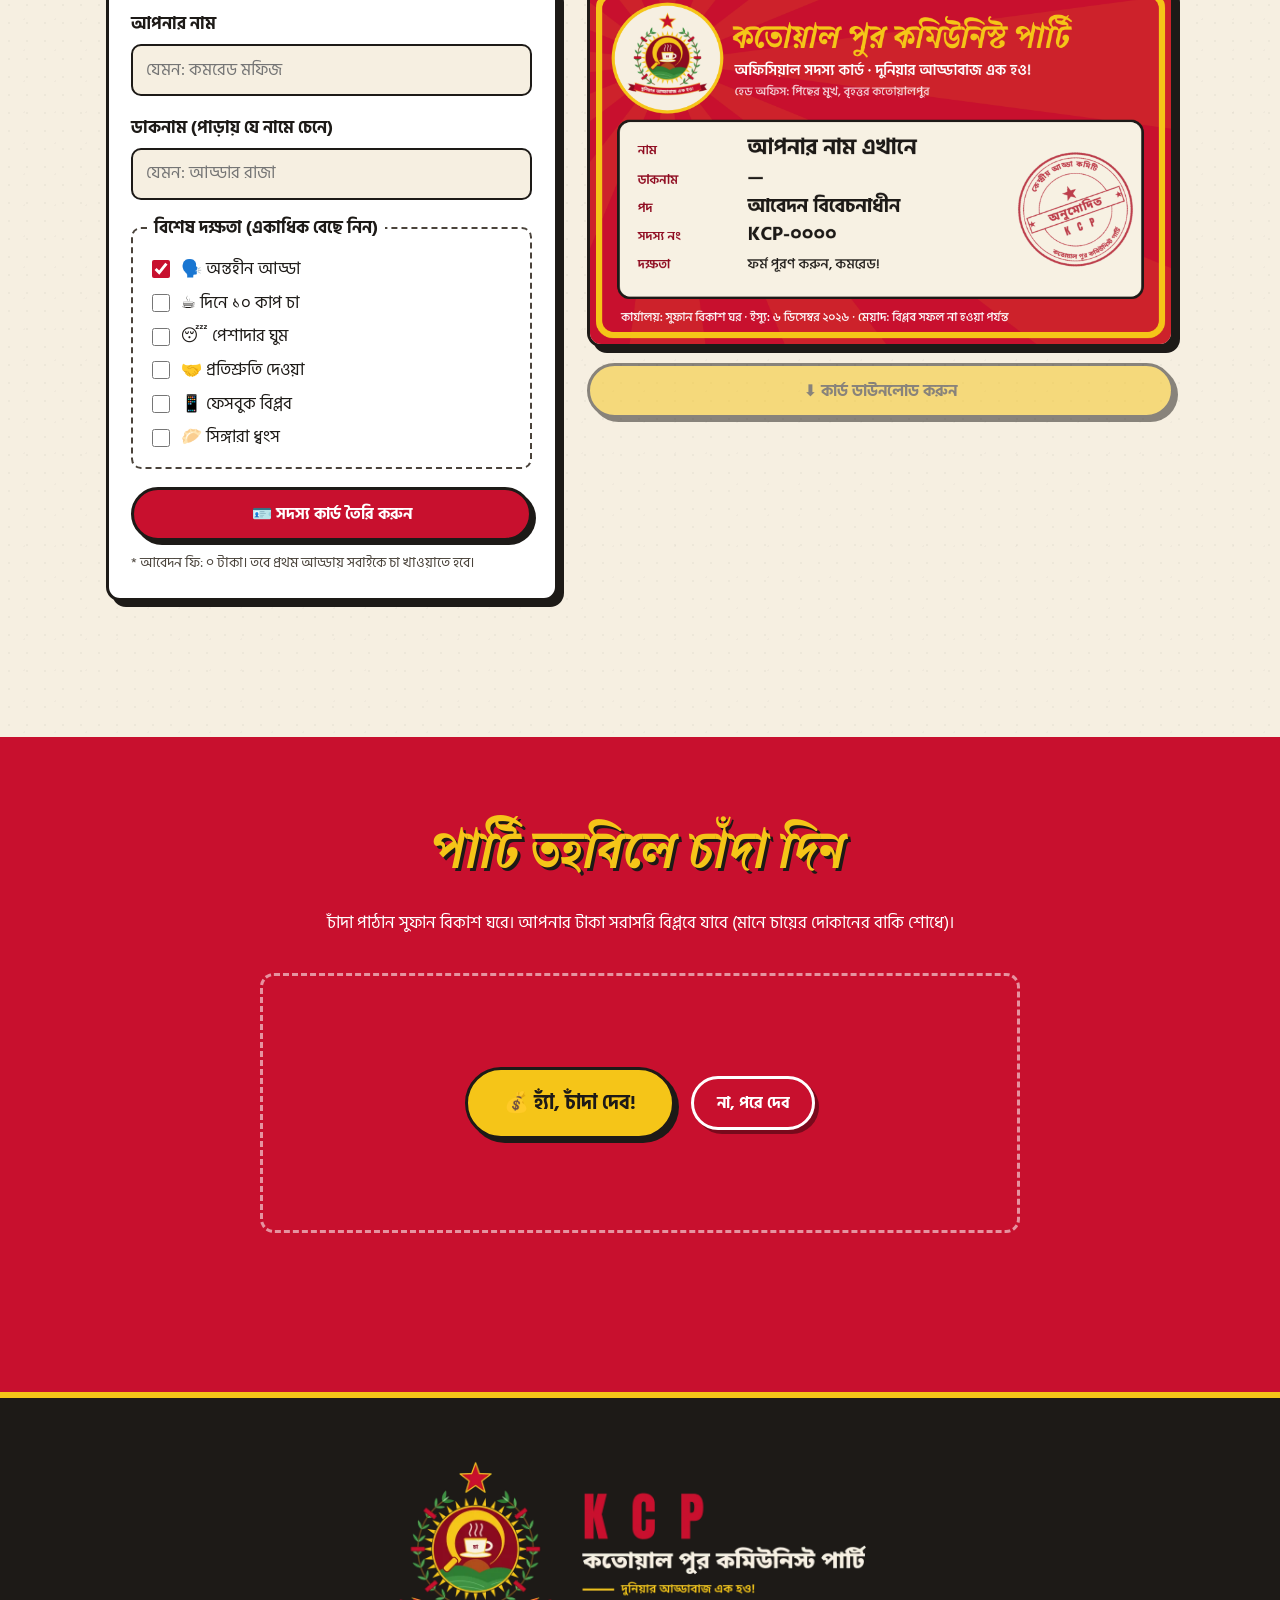
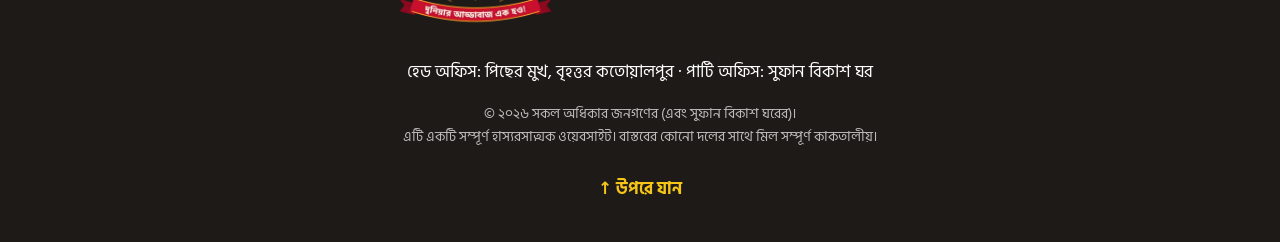
==== commit 460ddc90: "Add the map card and three new game sounds - Homepage: a card with the full labelled Kotalpur map (a" ====
--- a/index.html
+++ b/index.html
@@ -24,7 +24,7 @@
   <link rel="preconnect" href="https://fonts.gstatic.com" crossorigin>
   <link href="https://fonts.googleapis.com/css2?family=Galada&family=Great+Vibes&family=Hind+Siliguri:wght@400;500;600;700&display=swap" rel="stylesheet">
   <!-- আপডেটের পর ?v= নম্বর বাড়ান (style.css ও script.js দুটোতেই), তাহলে সবার ব্রাউজারে নতুন ফাইল আসবে -->
-  <link rel="stylesheet" href="style.css?v=27">
+  <link rel="stylesheet" href="style.css?v=28">
 </head>
 <body>
 
@@ -212,6 +212,13 @@
         </span>
         <span class="btn btn-red sim-promo-go">খেলুন →</span>
       </a>
+      <a class="map-card" href="assets/map/kotalpur-map.webp" target="_blank" rel="noopener">
+        <img src="assets/map/kotalpur-map-small.webp" width="900" height="777" loading="lazy" alt="কতোয়ালপুরের পুরো ম্যাপ: সুফান বিকাশ ঘর, ভাইয়ার দোকান, সুফান প্যালেস, রিয়েল মামুর দোকান, কেন্দ্রীয় জামে মসজিদ আর পশ্চিমপাড়া জামে মসজিদ">
+        <span class="map-card-text">
+          <strong>কতোয়ালপুরের পুরো ম্যাপ 🗺️</strong>
+          <span>খেলার সব আসল জায়গা এক ছবিতে। ট্যাপ করলে বড় ছবি খুলবে।</span>
+        </span>
+      </a>
       <div class="game-tabs" id="gameTabs" role="tablist" aria-label="খেলা বেছে নিন">
         <button type="button" role="tab" data-game="wheel"><span>🎡</span>বিল কে দেবে</button>
         <button type="button" role="tab" data-game="tea"><span>☕</span>চা ঢালো</button>
--- a/style.css
+++ b/style.css
@@ -519,6 +519,18 @@
   .sim-promo-icon { font-size: 2.1rem; }
   .sim-promo-go { width: 100%; text-align: center; }
 }
+/* the whole game map as one picture, opens full size */
+.map-card {
+  display: block; max-width: 820px; margin: 0 auto 1.4rem; overflow: hidden;
+  background: var(--paper); color: var(--ink); text-decoration: none;
+  border: 3px solid var(--ink); border-radius: var(--radius); box-shadow: var(--shadow); transition: transform .1s, box-shadow .1s;
+}
+.map-card img { display: block; width: 100%; height: auto; max-height: 420px; object-fit: cover; object-position: 50% 45%; border-bottom: 3px solid var(--ink); }
+.map-card-text { display: flex; flex-direction: column; gap: .1rem; padding: .7rem 1.1rem .85rem; line-height: 1.45; text-align: left; }
+.map-card-text strong { font-family: var(--font-display); font-weight: 400; font-size: 1.4rem; color: var(--red); line-height: 1.15; }
+.map-card:active { transform: translate(3px, 3px); box-shadow: 1px 1px 0 var(--ink); }
+.map-card:focus-visible { outline: 3px dashed var(--red); outline-offset: 4px; }
+@media (hover: hover) { .map-card:hover { transform: translate(-2px, -2px); box-shadow: 8px 8px 0 var(--ink); } }
 .games { max-width: 560px; margin: 0 auto; text-align: center; }
 .game[hidden] { display: none; }
 .game:not([hidden]) { animation: pop .35s ease; }
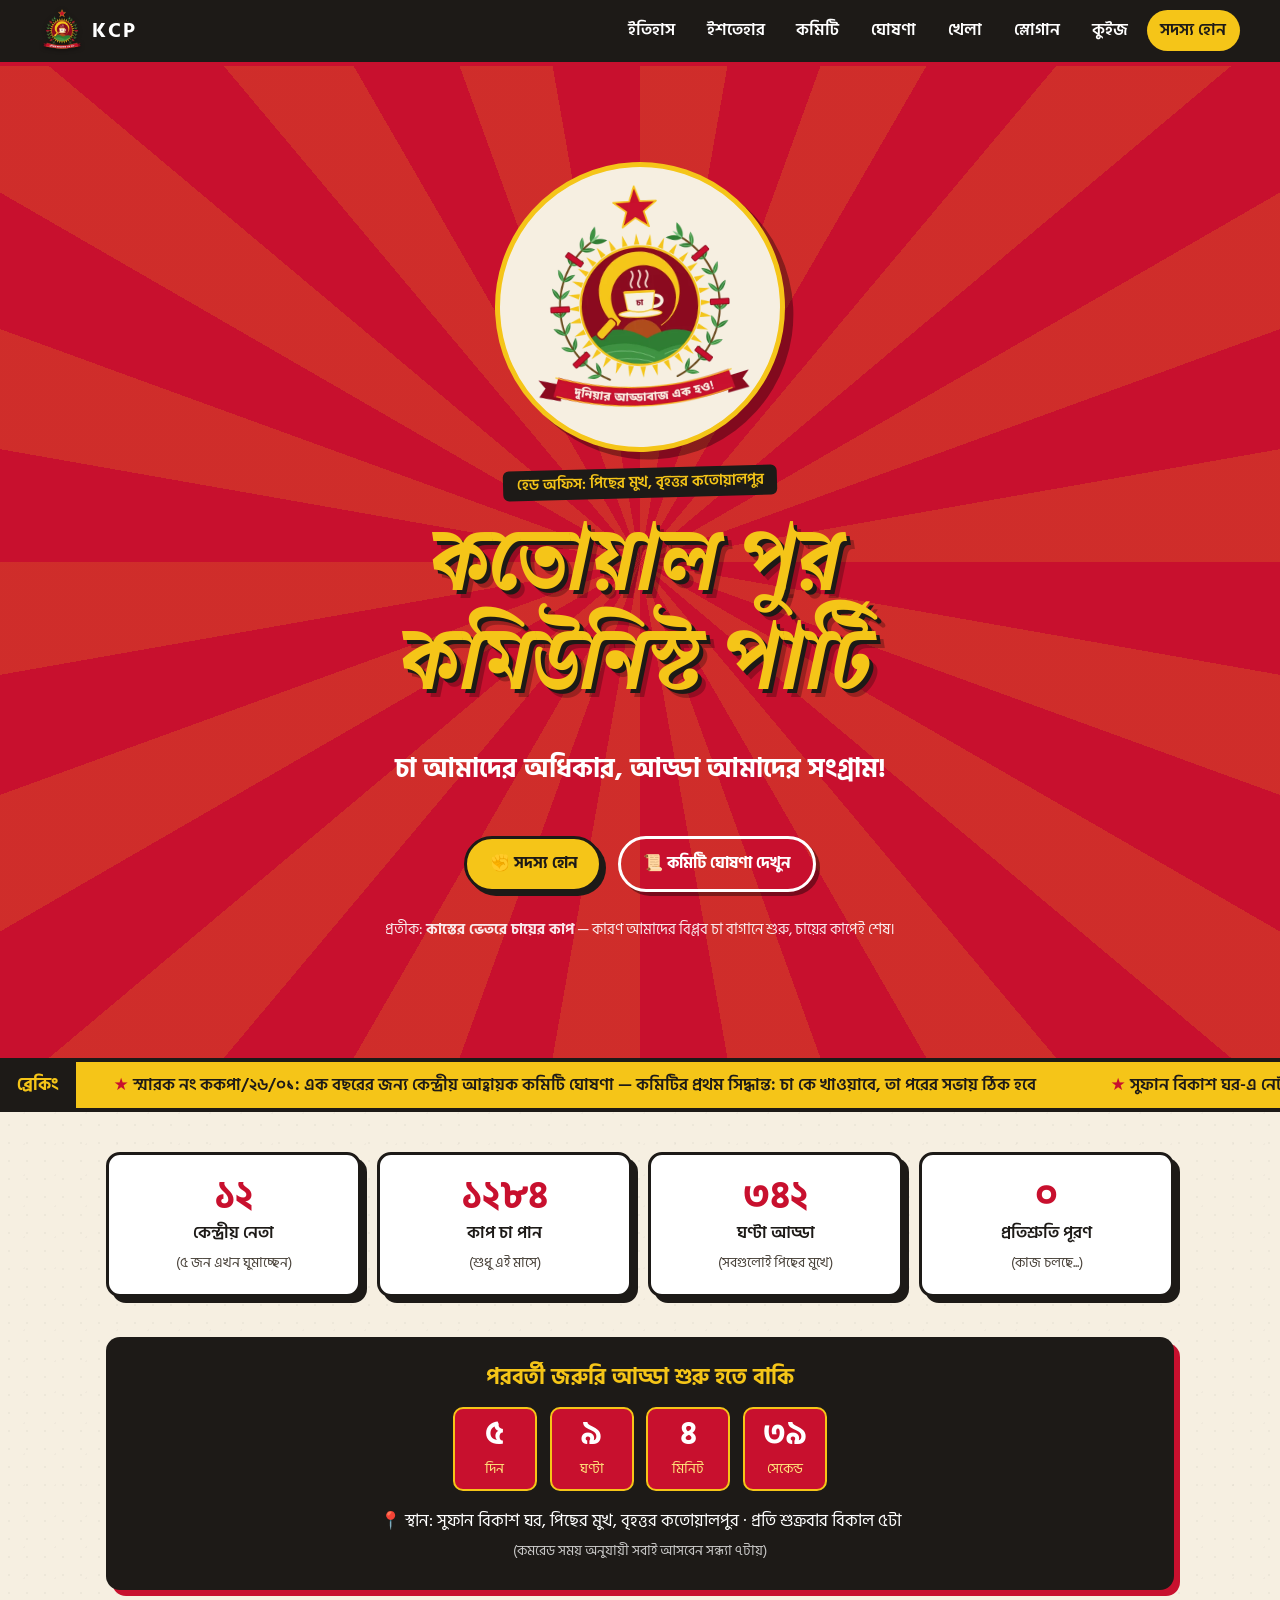
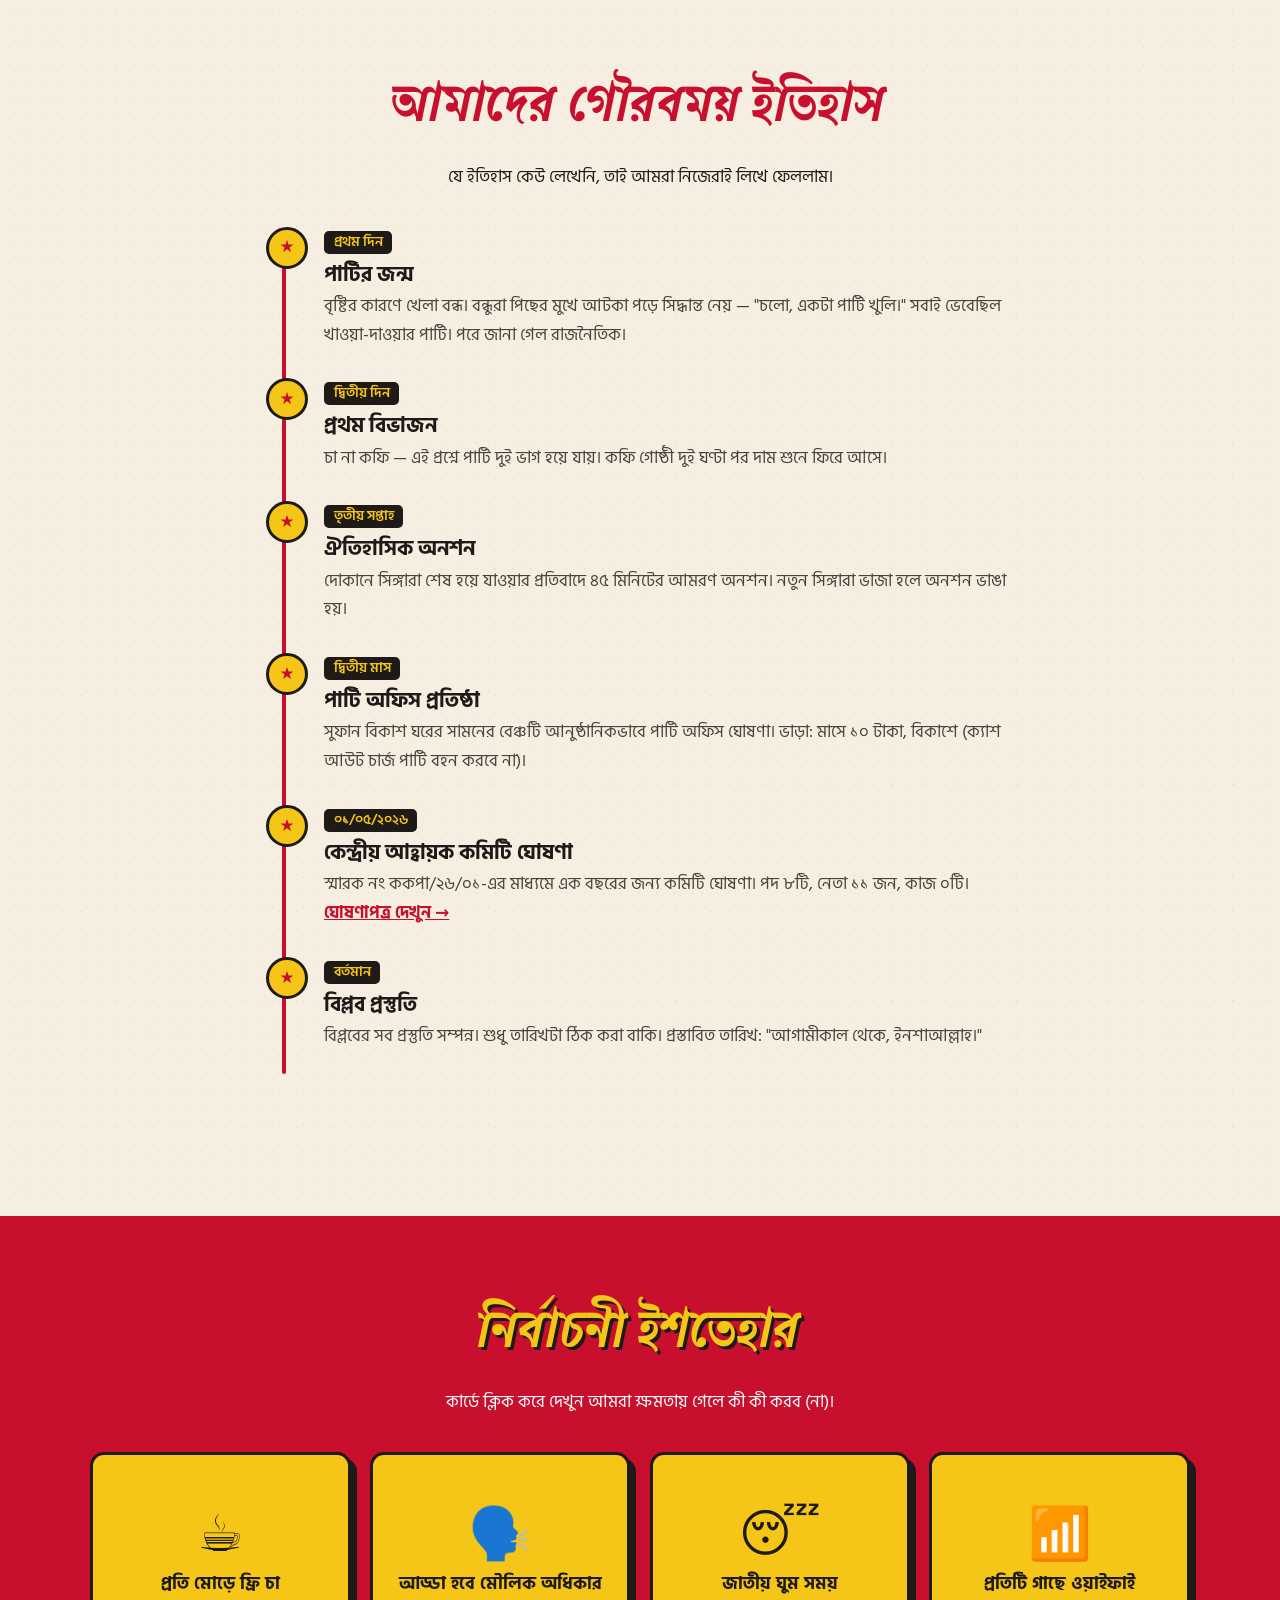
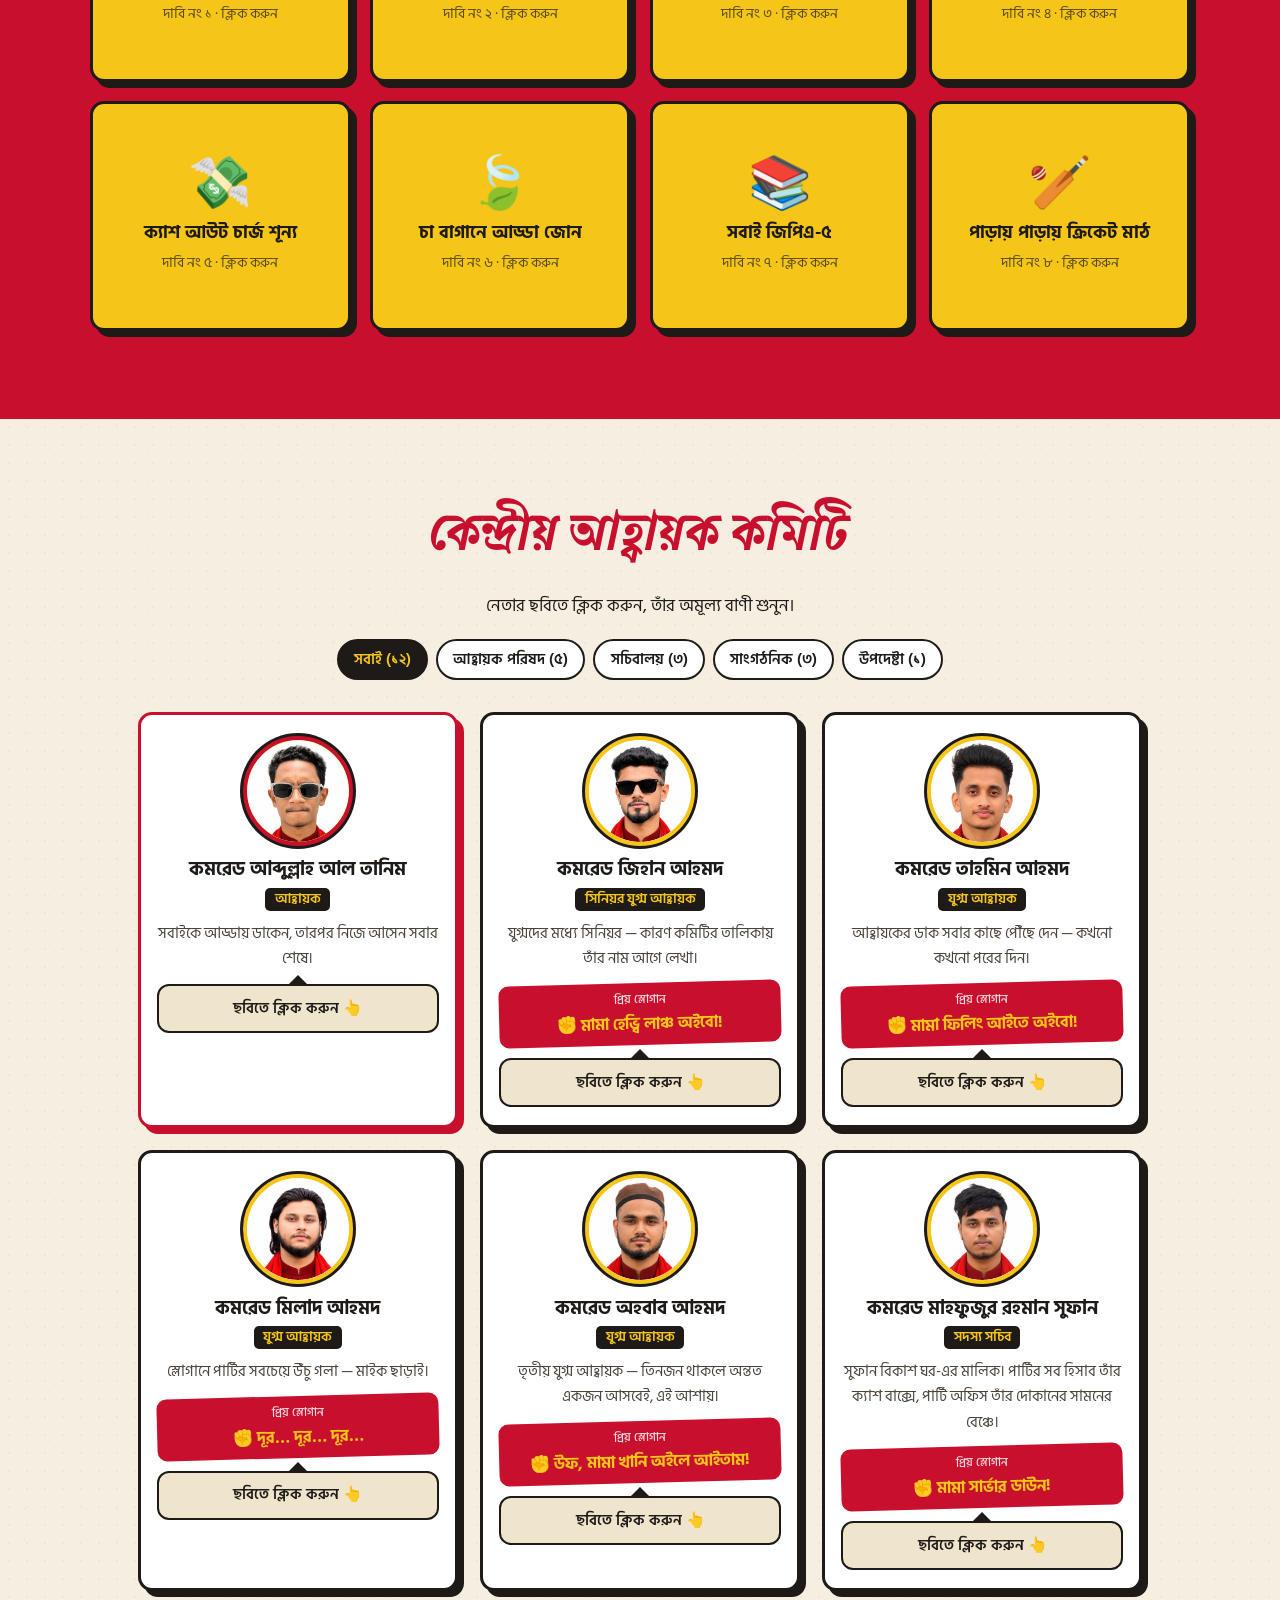
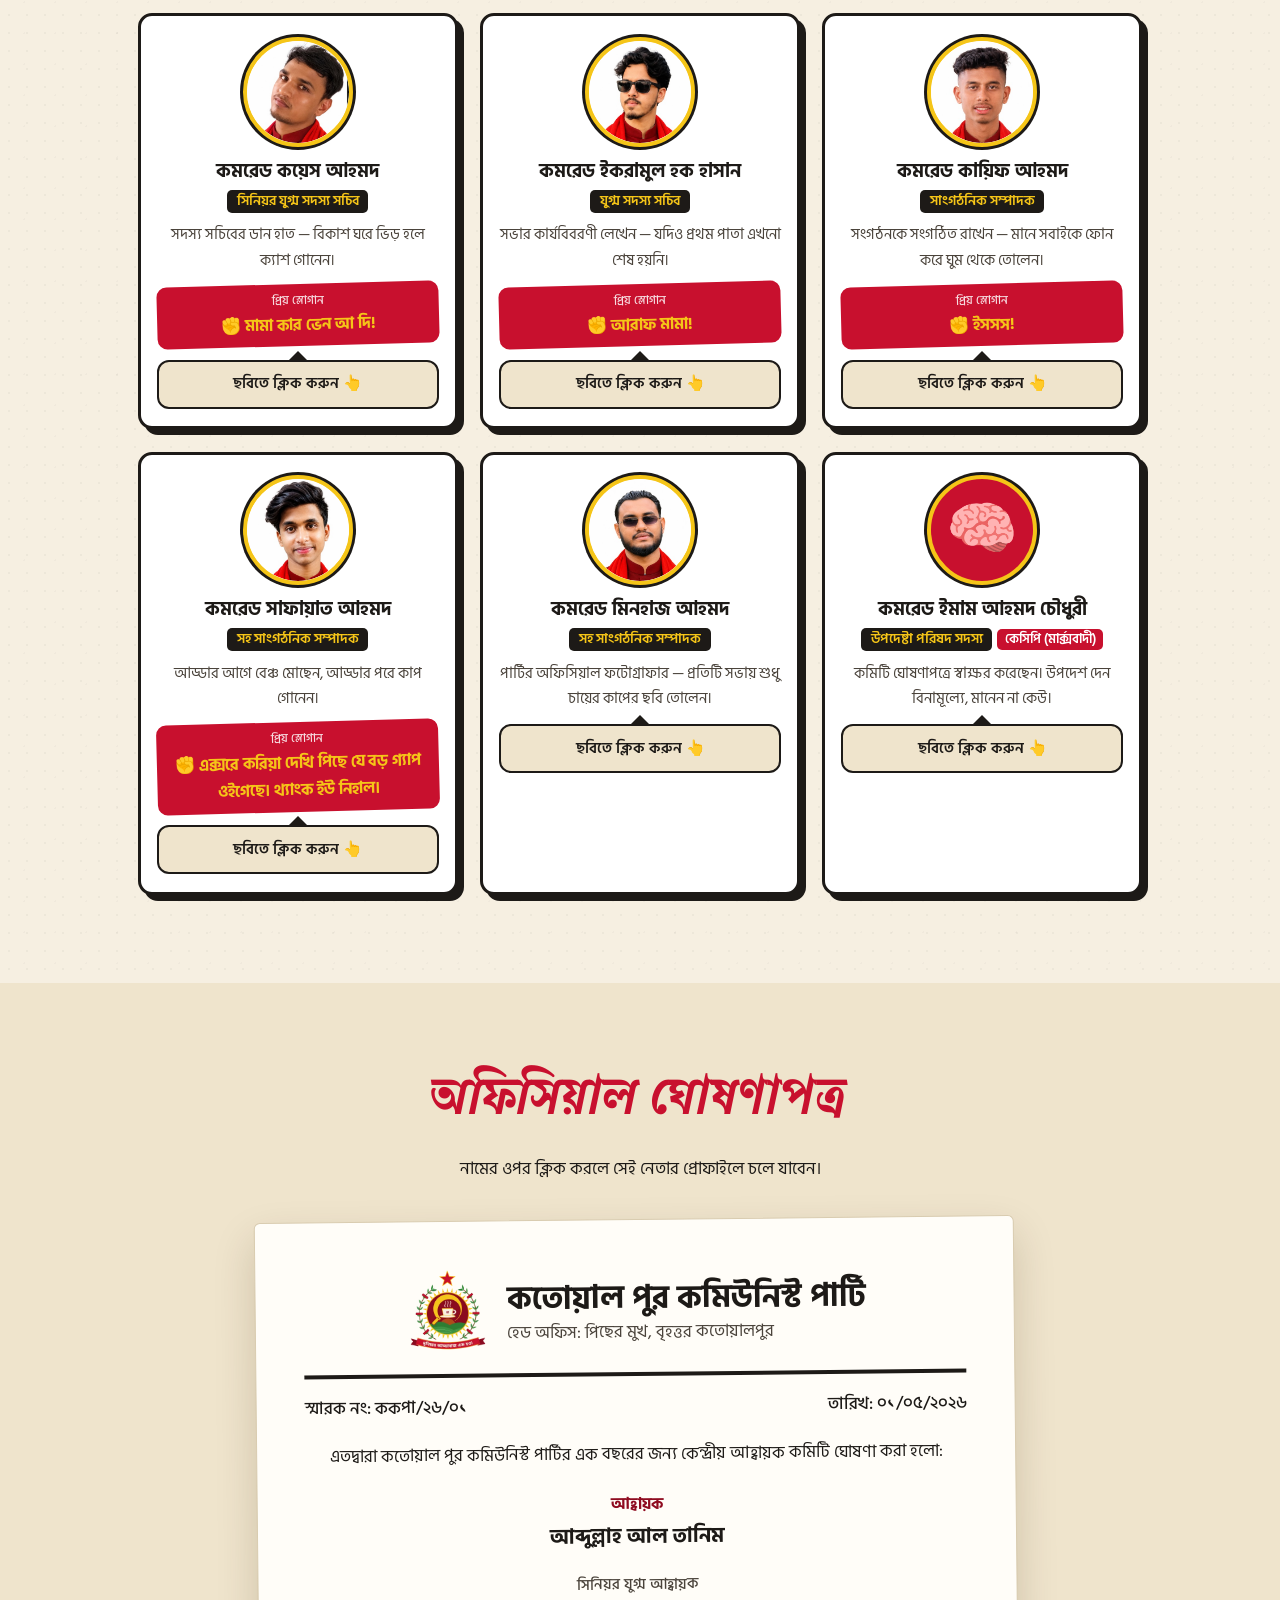
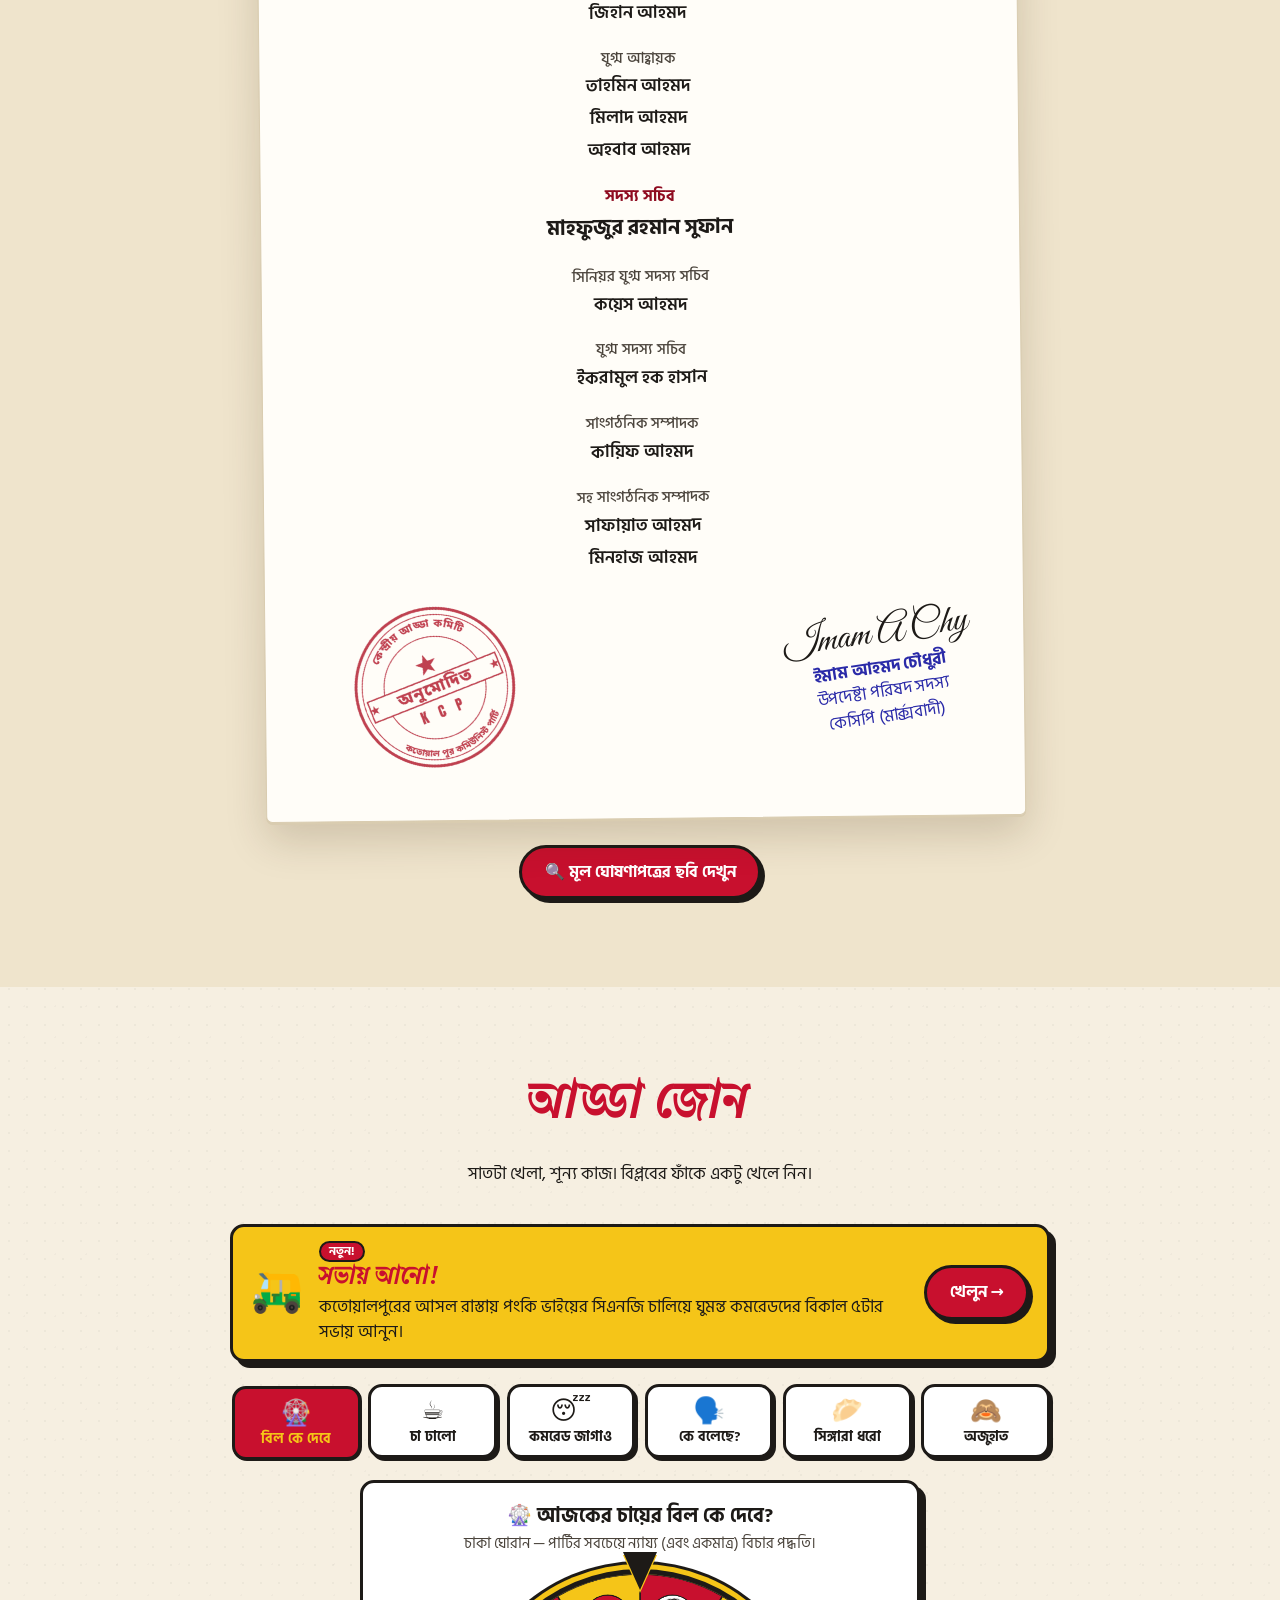
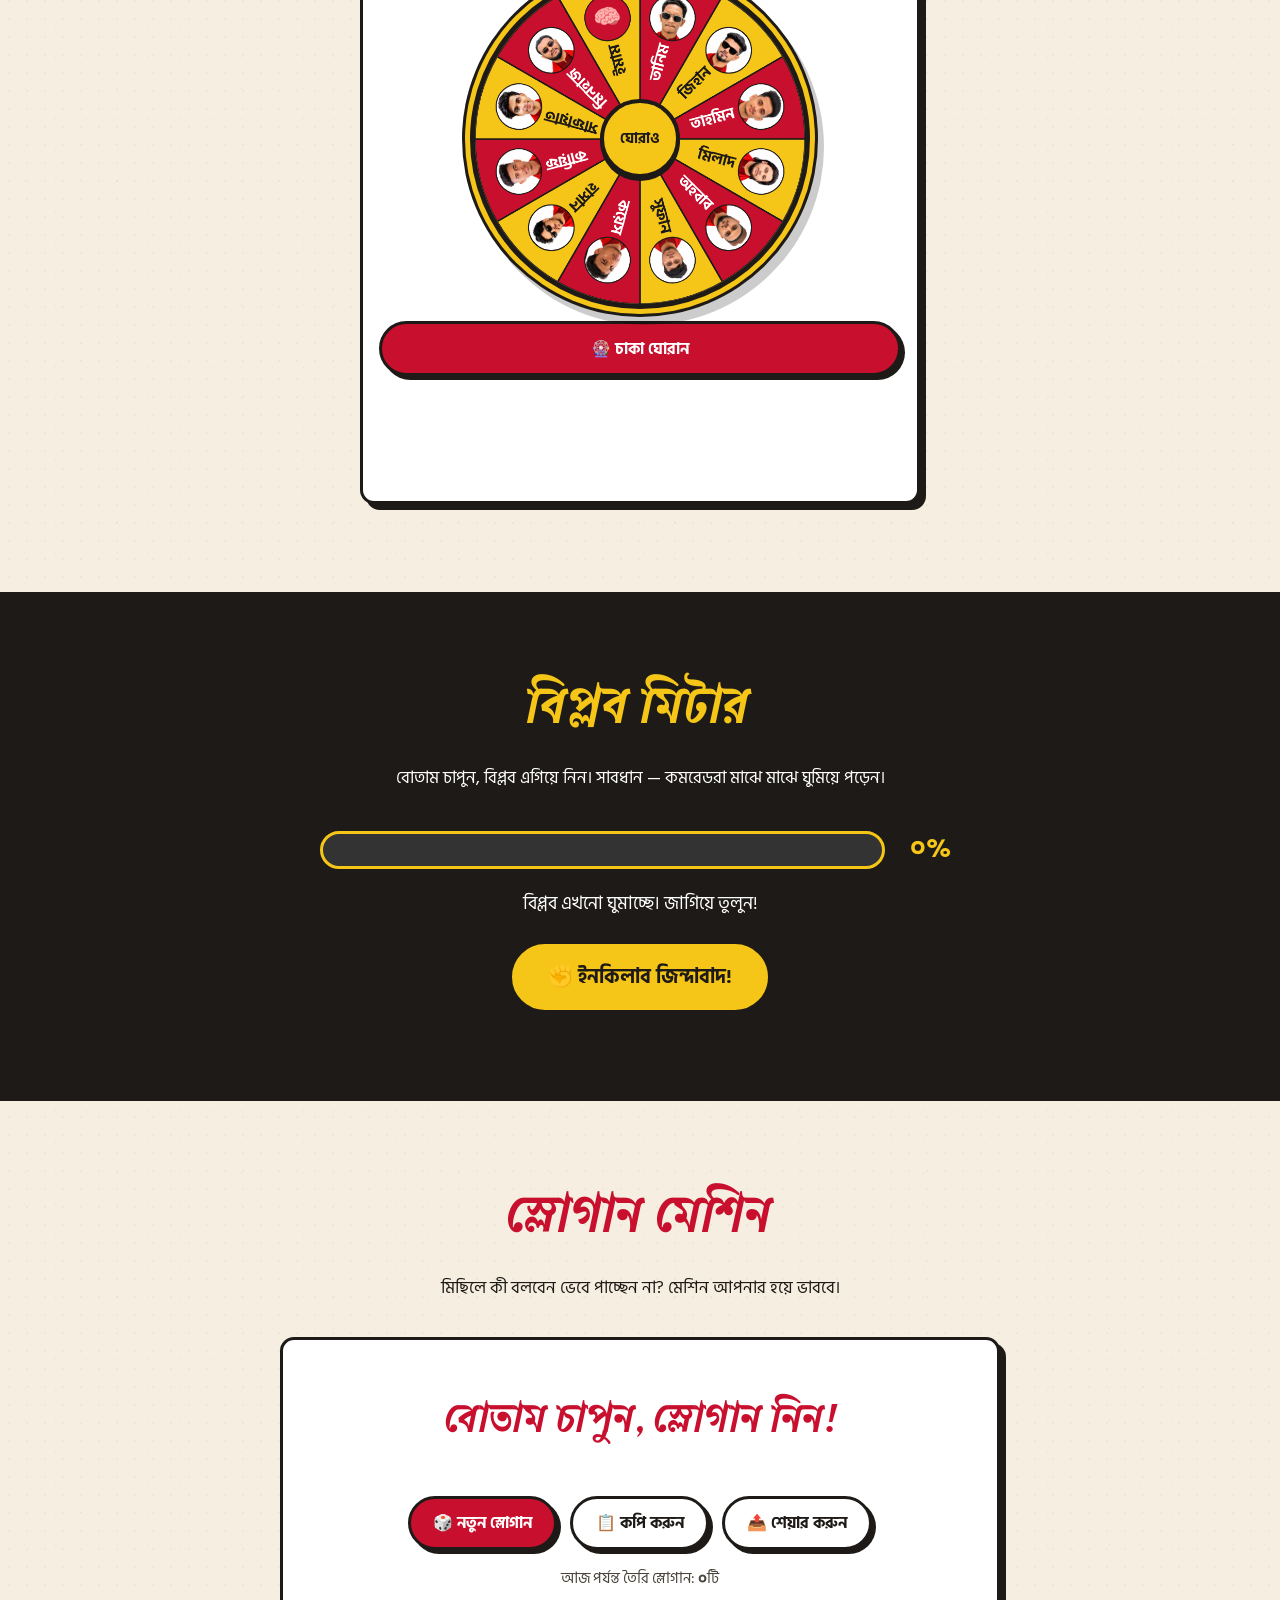
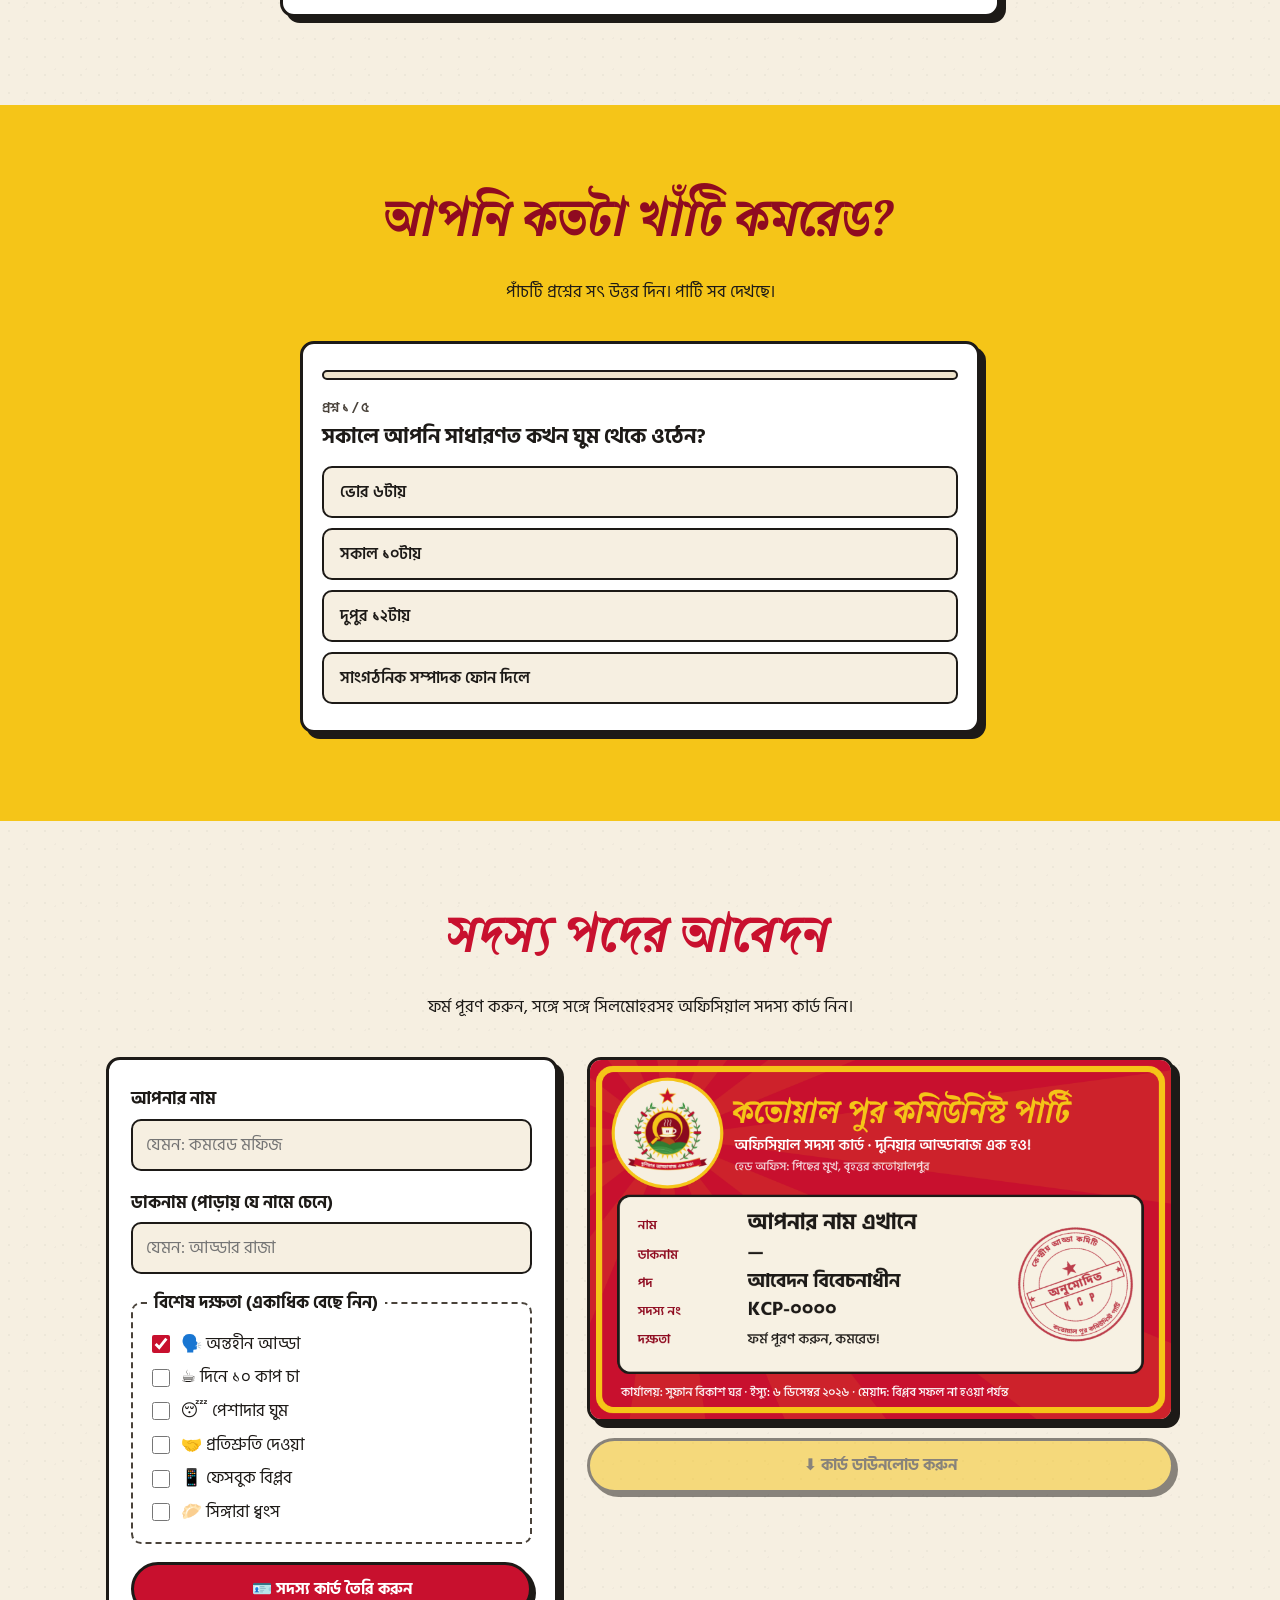
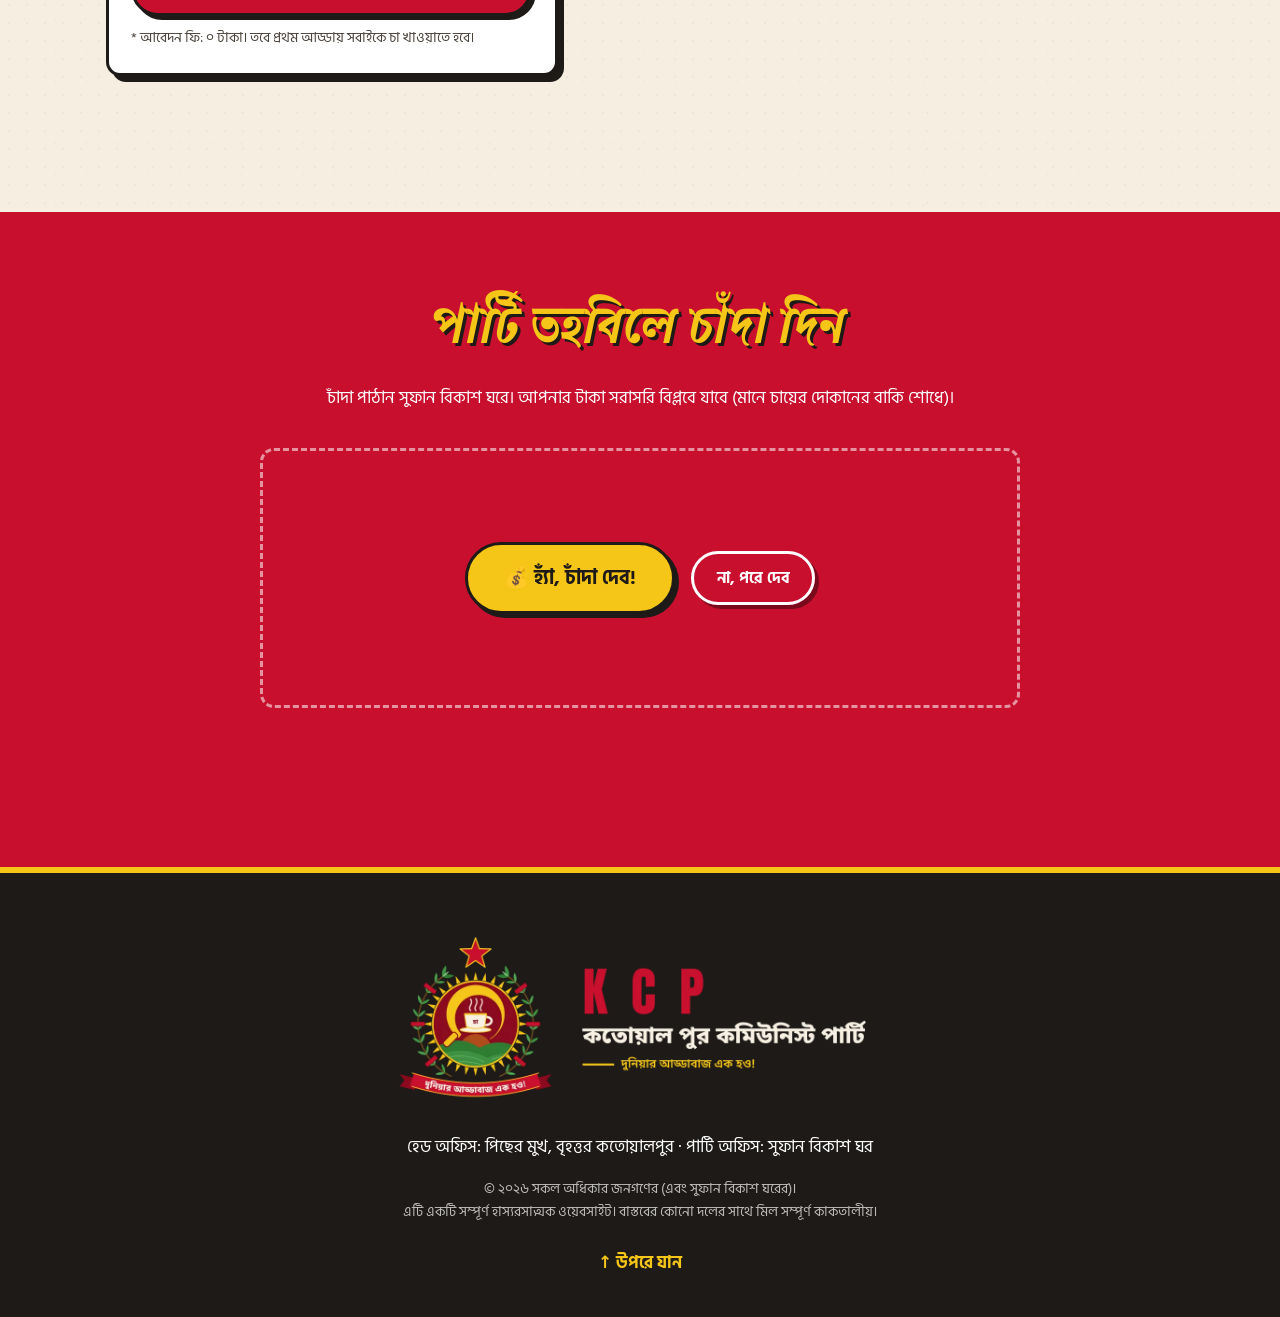
==== commit dd030bc2: "Remove the map card from the homepage - Drop the Kotalpur map picture card from the games section - " ====
--- a/index.html
+++ b/index.html
@@ -24,7 +24,7 @@
   <link rel="preconnect" href="https://fonts.gstatic.com" crossorigin>
   <link href="https://fonts.googleapis.com/css2?family=Galada&family=Great+Vibes&family=Hind+Siliguri:wght@400;500;600;700&display=swap" rel="stylesheet">
   <!-- আপডেটের পর ?v= নম্বর বাড়ান (style.css ও script.js দুটোতেই), তাহলে সবার ব্রাউজারে নতুন ফাইল আসবে -->
-  <link rel="stylesheet" href="style.css?v=28">
+  <link rel="stylesheet" href="style.css?v=29">
 </head>
 <body>
 
@@ -212,13 +212,6 @@
         </span>
         <span class="btn btn-red sim-promo-go">খেলুন →</span>
       </a>
-      <a class="map-card" href="assets/map/kotalpur-map.webp" target="_blank" rel="noopener">
-        <img src="assets/map/kotalpur-map-small.webp" width="900" height="777" loading="lazy" alt="কতোয়ালপুরের পুরো ম্যাপ: সুফান বিকাশ ঘর, ভাইয়ার দোকান, সুফান প্যালেস, রিয়েল মামুর দোকান, কেন্দ্রীয় জামে মসজিদ আর পশ্চিমপাড়া জামে মসজিদ">
-        <span class="map-card-text">
-          <strong>কতোয়ালপুরের পুরো ম্যাপ 🗺️</strong>
-          <span>খেলার সব আসল জায়গা এক ছবিতে। ট্যাপ করলে বড় ছবি খুলবে।</span>
-        </span>
-      </a>
       <div class="game-tabs" id="gameTabs" role="tablist" aria-label="খেলা বেছে নিন">
         <button type="button" role="tab" data-game="wheel"><span>🎡</span>বিল কে দেবে</button>
         <button type="button" role="tab" data-game="tea"><span>☕</span>চা ঢালো</button>
--- a/style.css
+++ b/style.css
@@ -519,18 +519,6 @@
   .sim-promo-icon { font-size: 2.1rem; }
   .sim-promo-go { width: 100%; text-align: center; }
 }
-/* the whole game map as one picture, opens full size */
-.map-card {
-  display: block; max-width: 820px; margin: 0 auto 1.4rem; overflow: hidden;
-  background: var(--paper); color: var(--ink); text-decoration: none;
-  border: 3px solid var(--ink); border-radius: var(--radius); box-shadow: var(--shadow); transition: transform .1s, box-shadow .1s;
-}
-.map-card img { display: block; width: 100%; height: auto; max-height: 420px; object-fit: cover; object-position: 50% 45%; border-bottom: 3px solid var(--ink); }
-.map-card-text { display: flex; flex-direction: column; gap: .1rem; padding: .7rem 1.1rem .85rem; line-height: 1.45; text-align: left; }
-.map-card-text strong { font-family: var(--font-display); font-weight: 400; font-size: 1.4rem; color: var(--red); line-height: 1.15; }
-.map-card:active { transform: translate(3px, 3px); box-shadow: 1px 1px 0 var(--ink); }
-.map-card:focus-visible { outline: 3px dashed var(--red); outline-offset: 4px; }
-@media (hover: hover) { .map-card:hover { transform: translate(-2px, -2px); box-shadow: 8px 8px 0 var(--ink); } }
 .games { max-width: 560px; margin: 0 auto; text-align: center; }
 .game[hidden] { display: none; }
 .game:not([hidden]) { animation: pop .35s ease; }
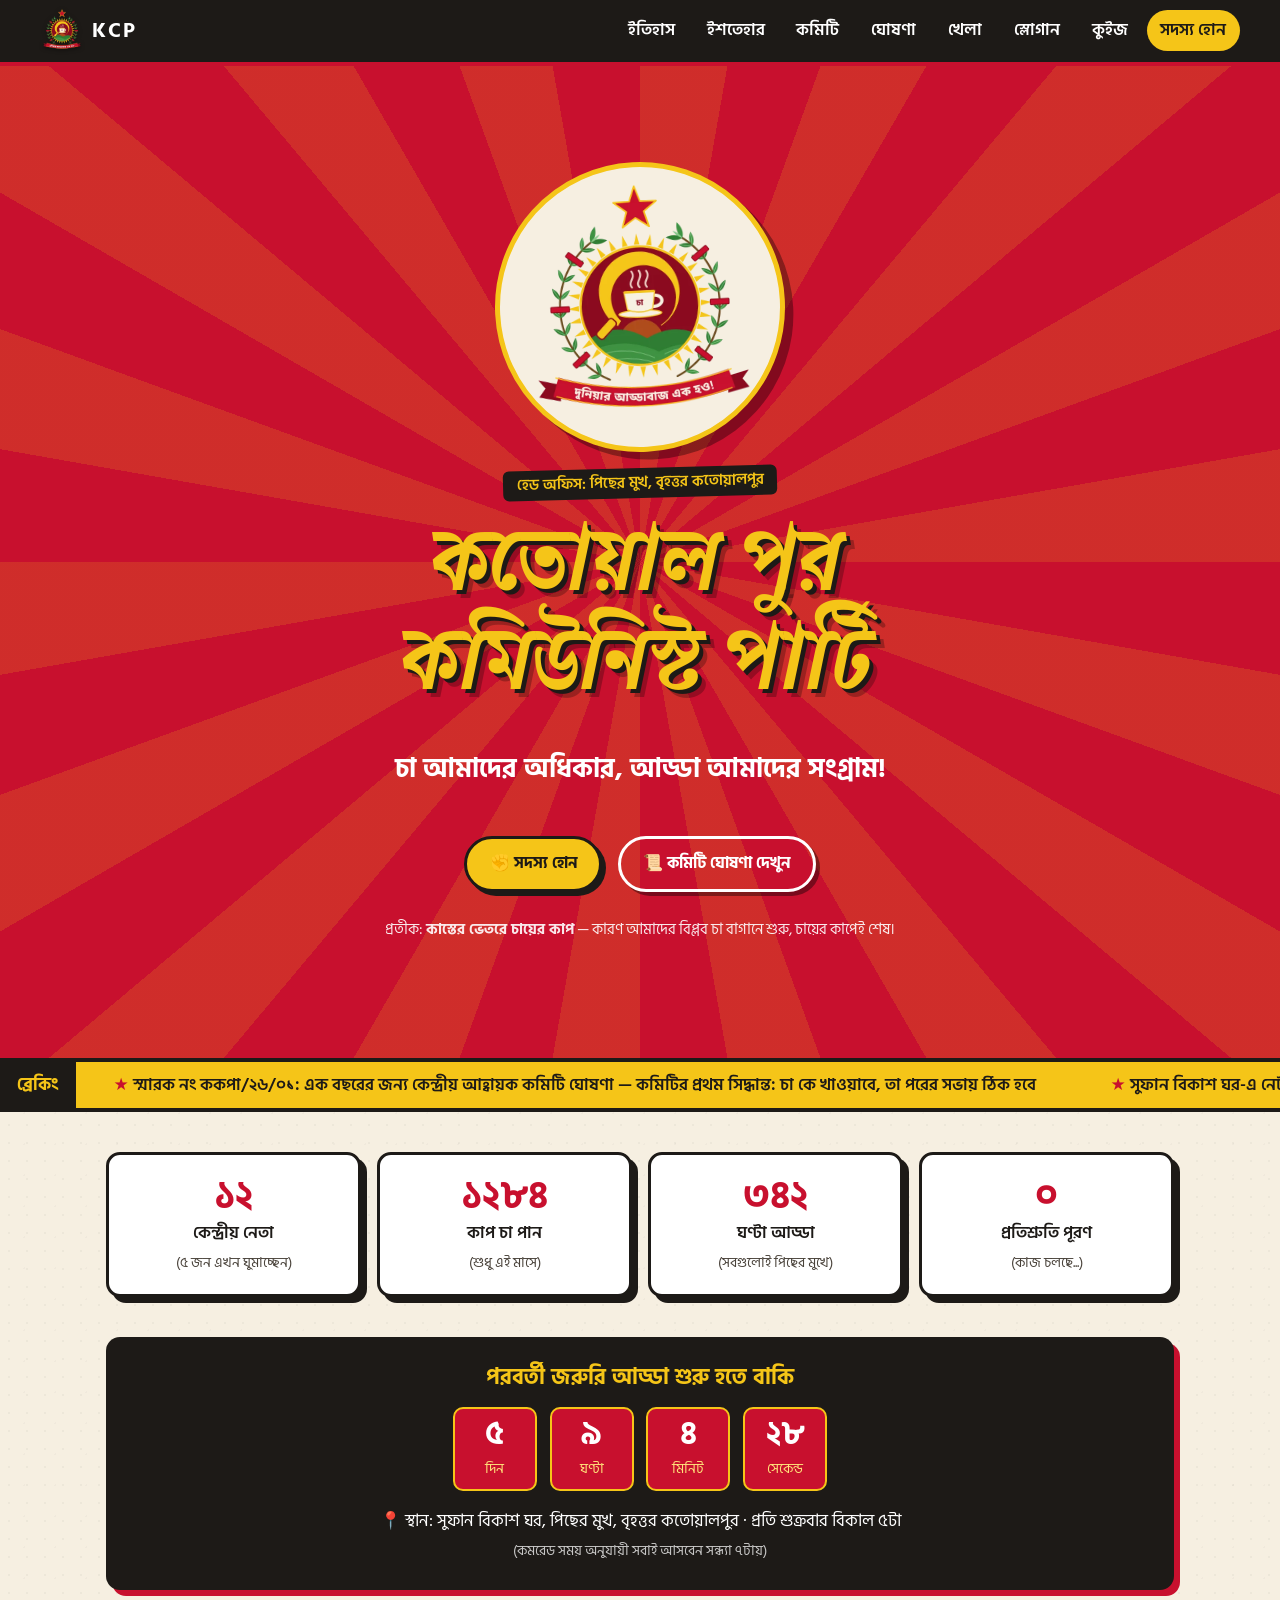
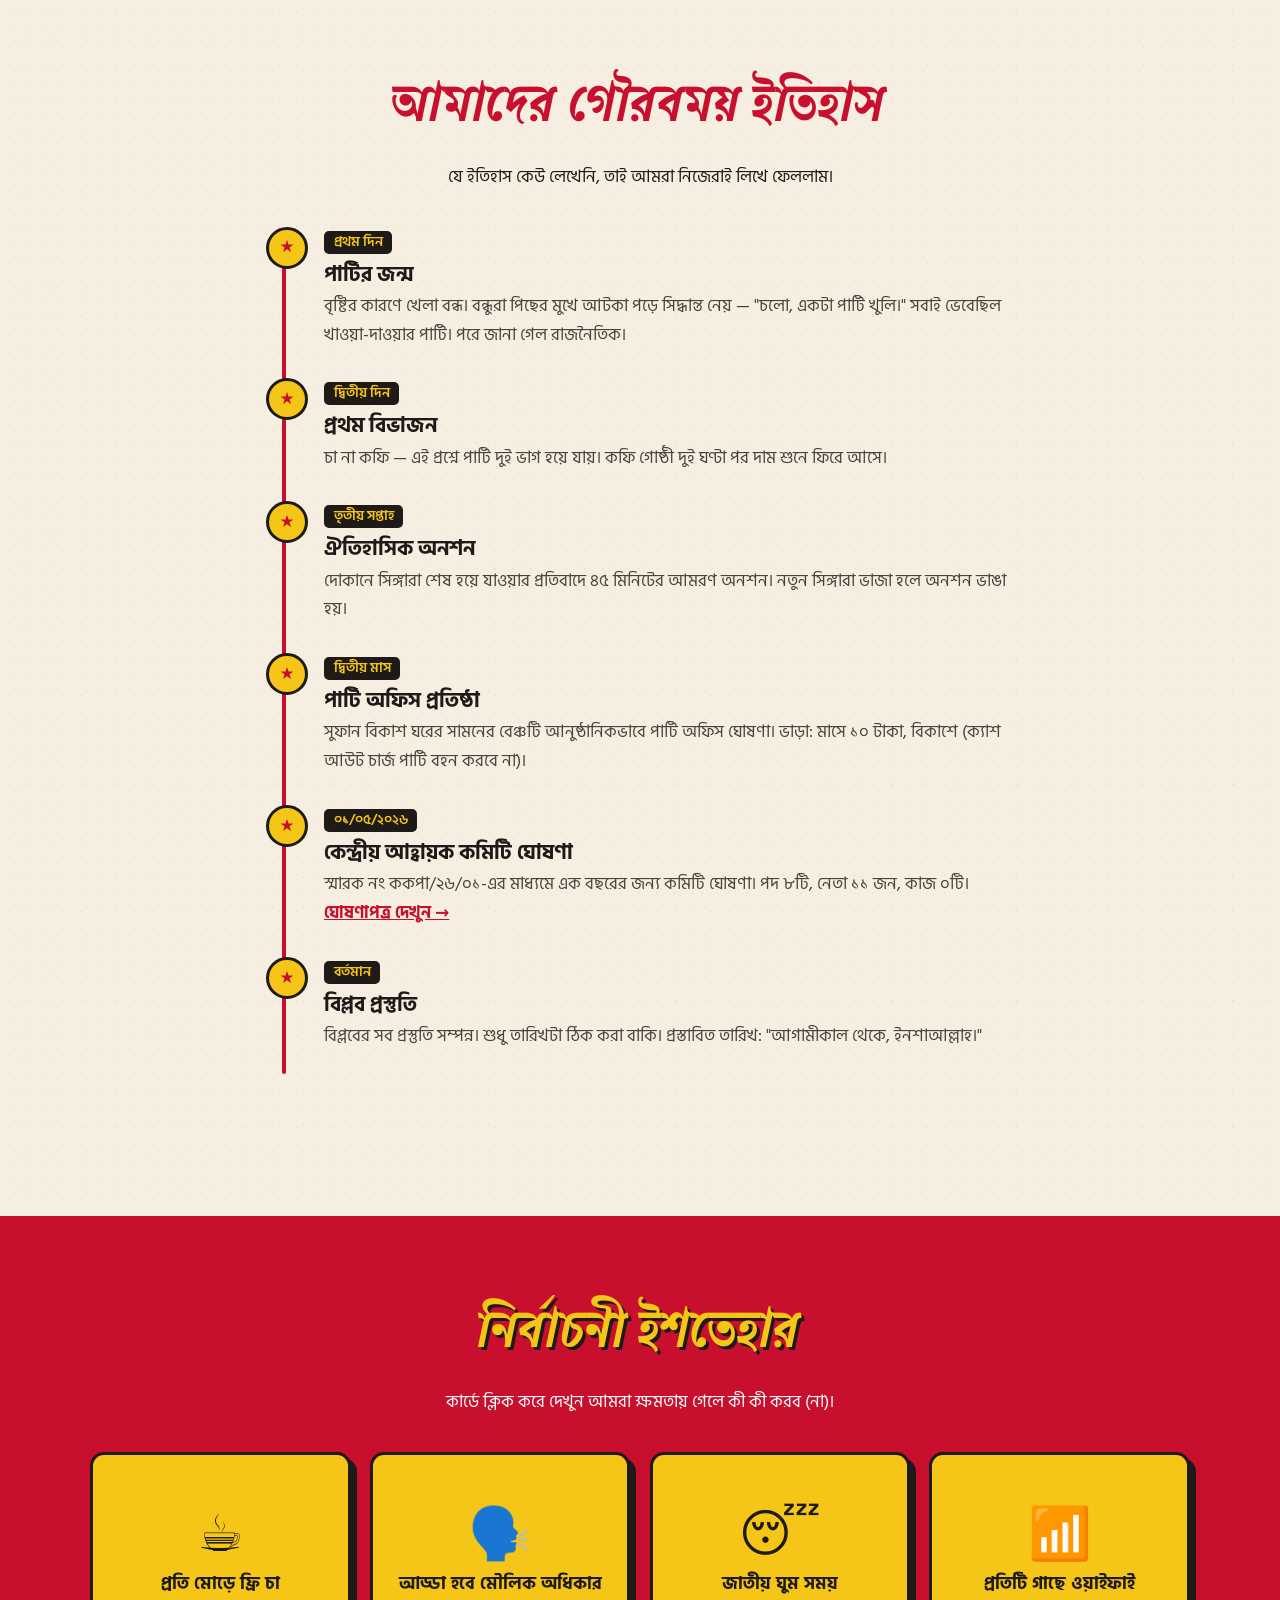
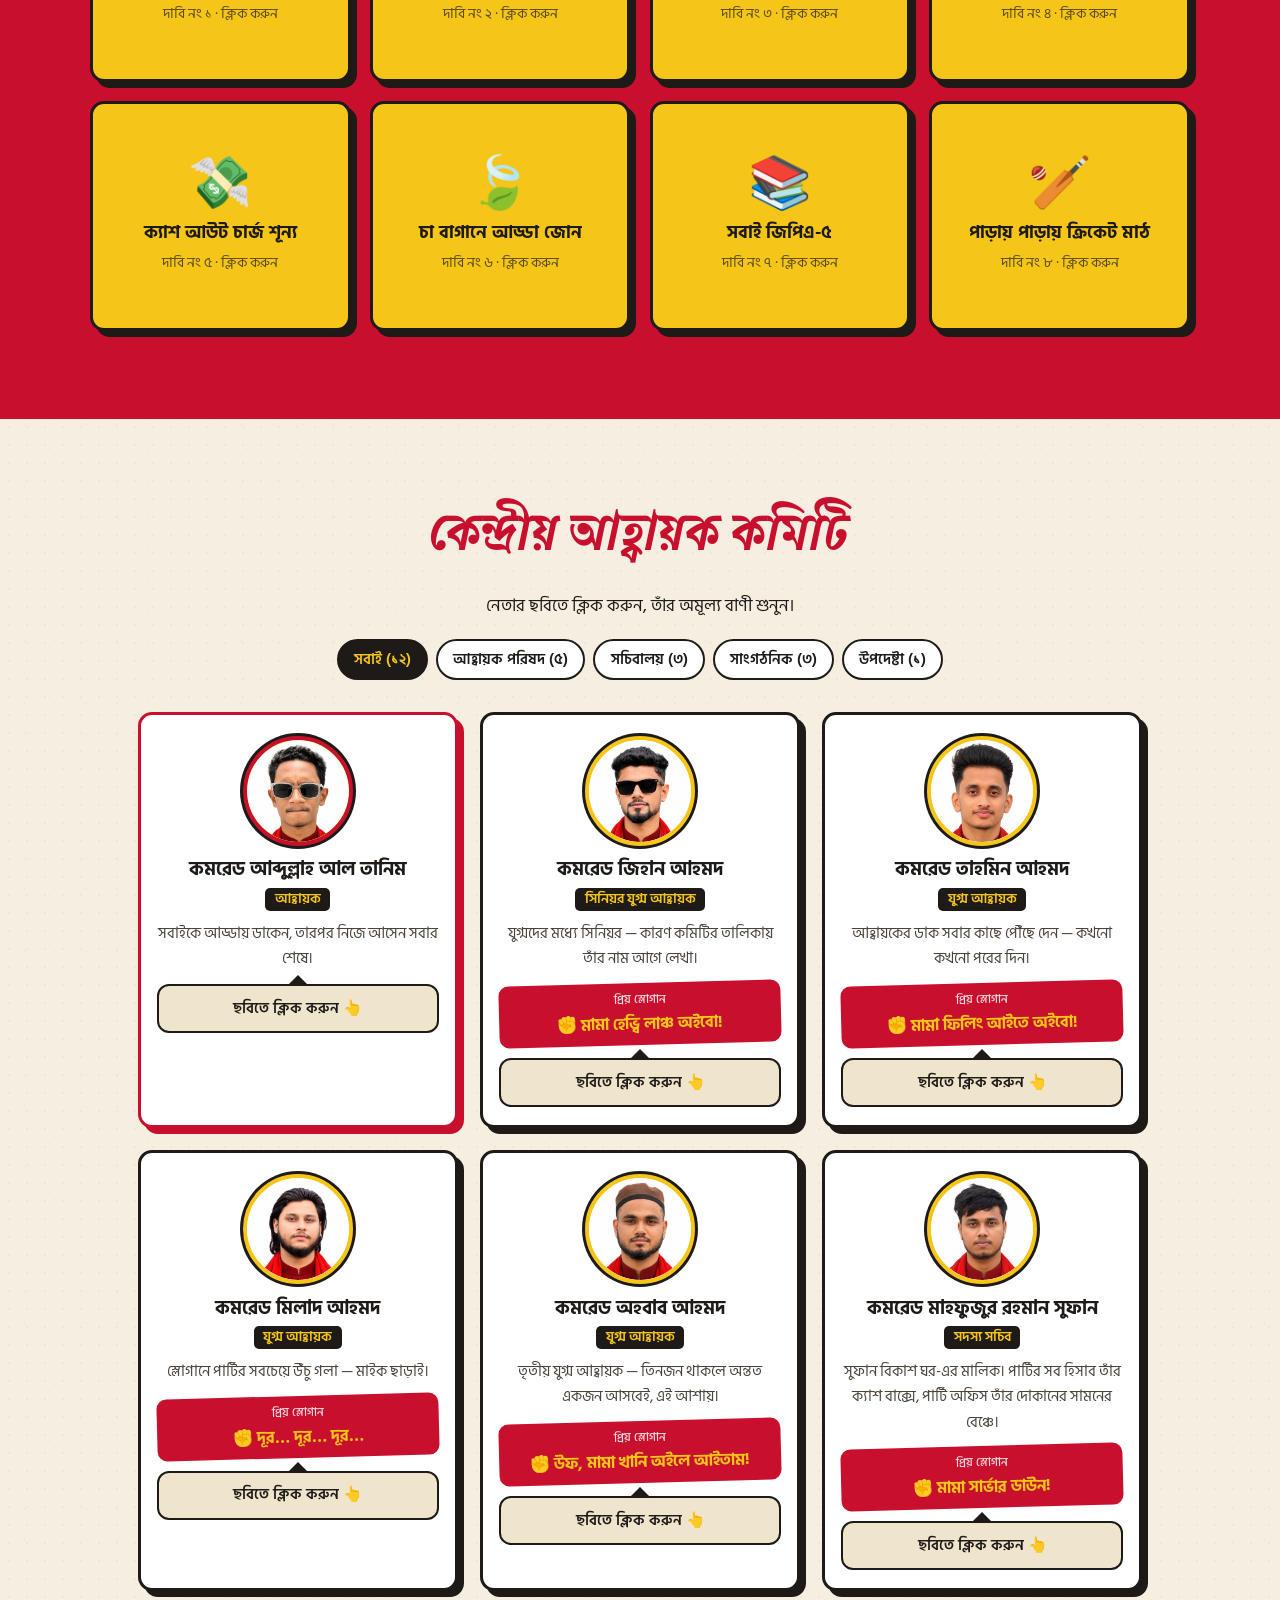
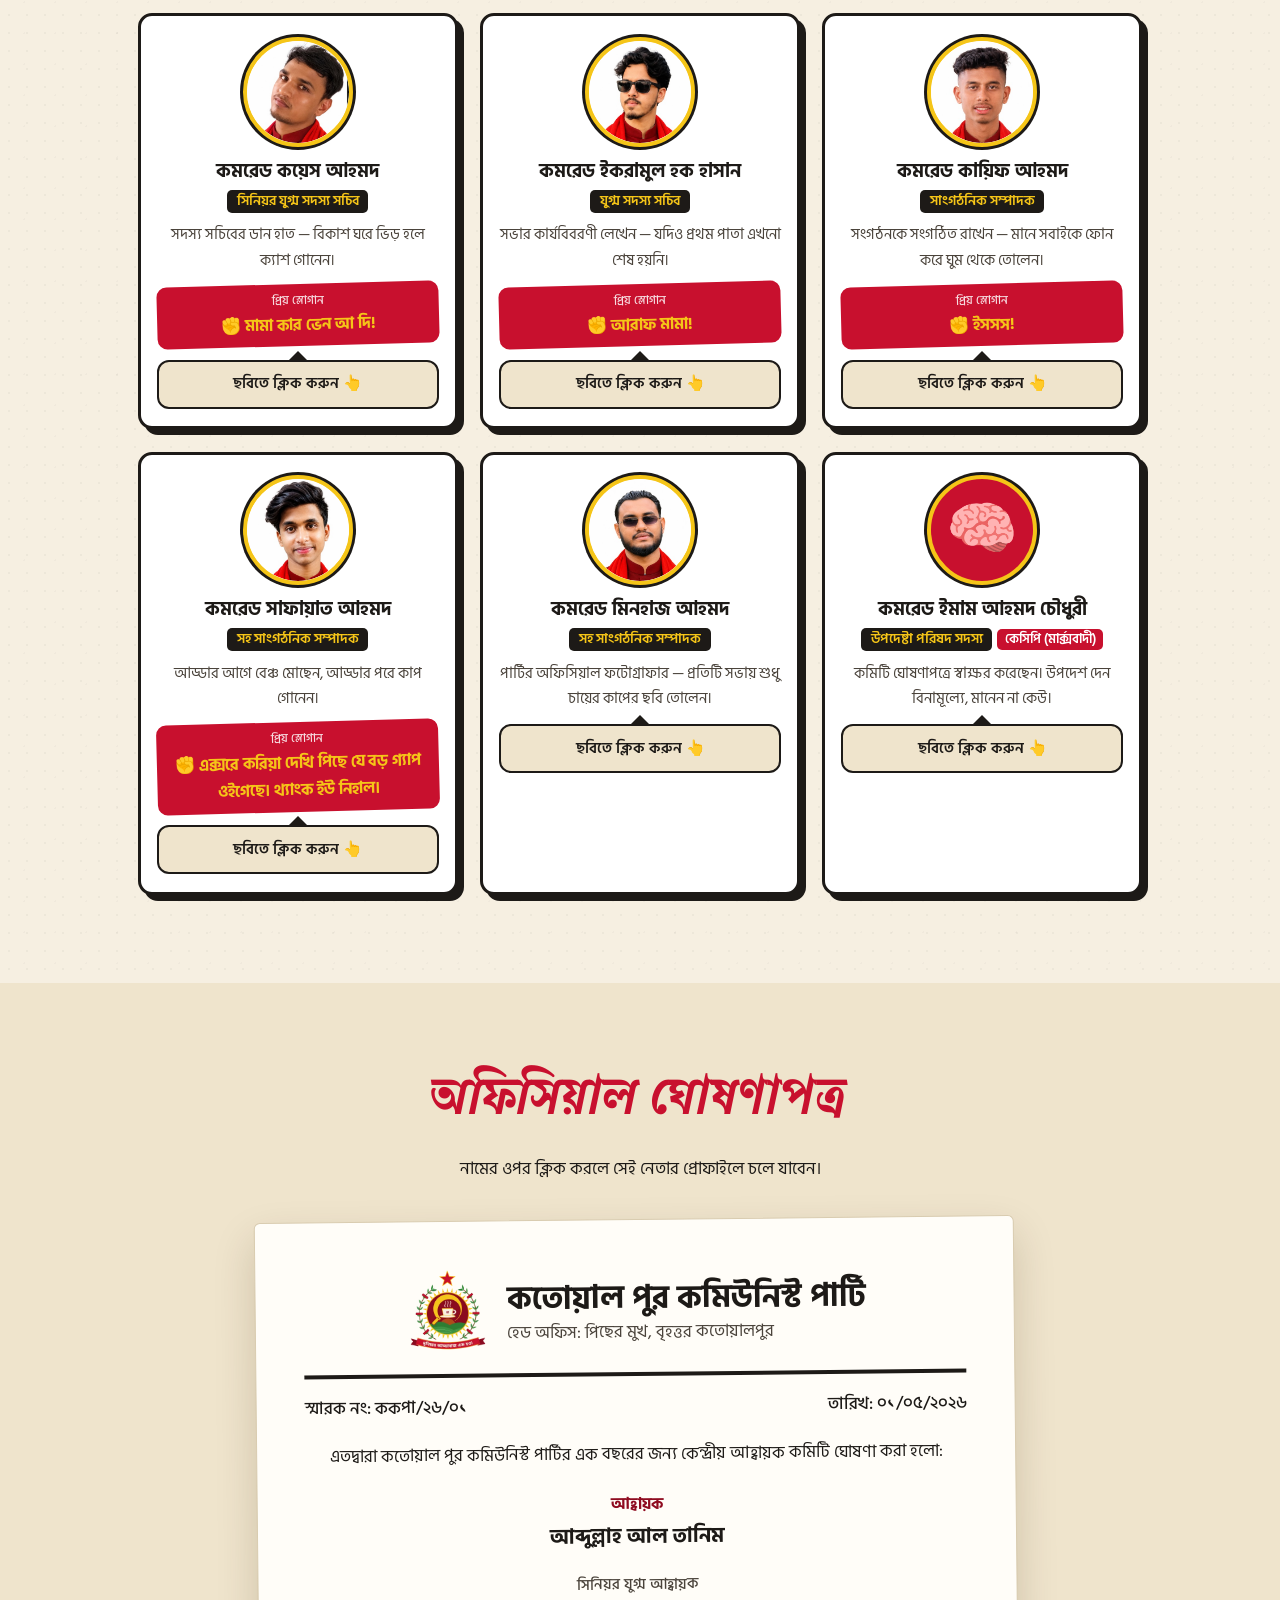
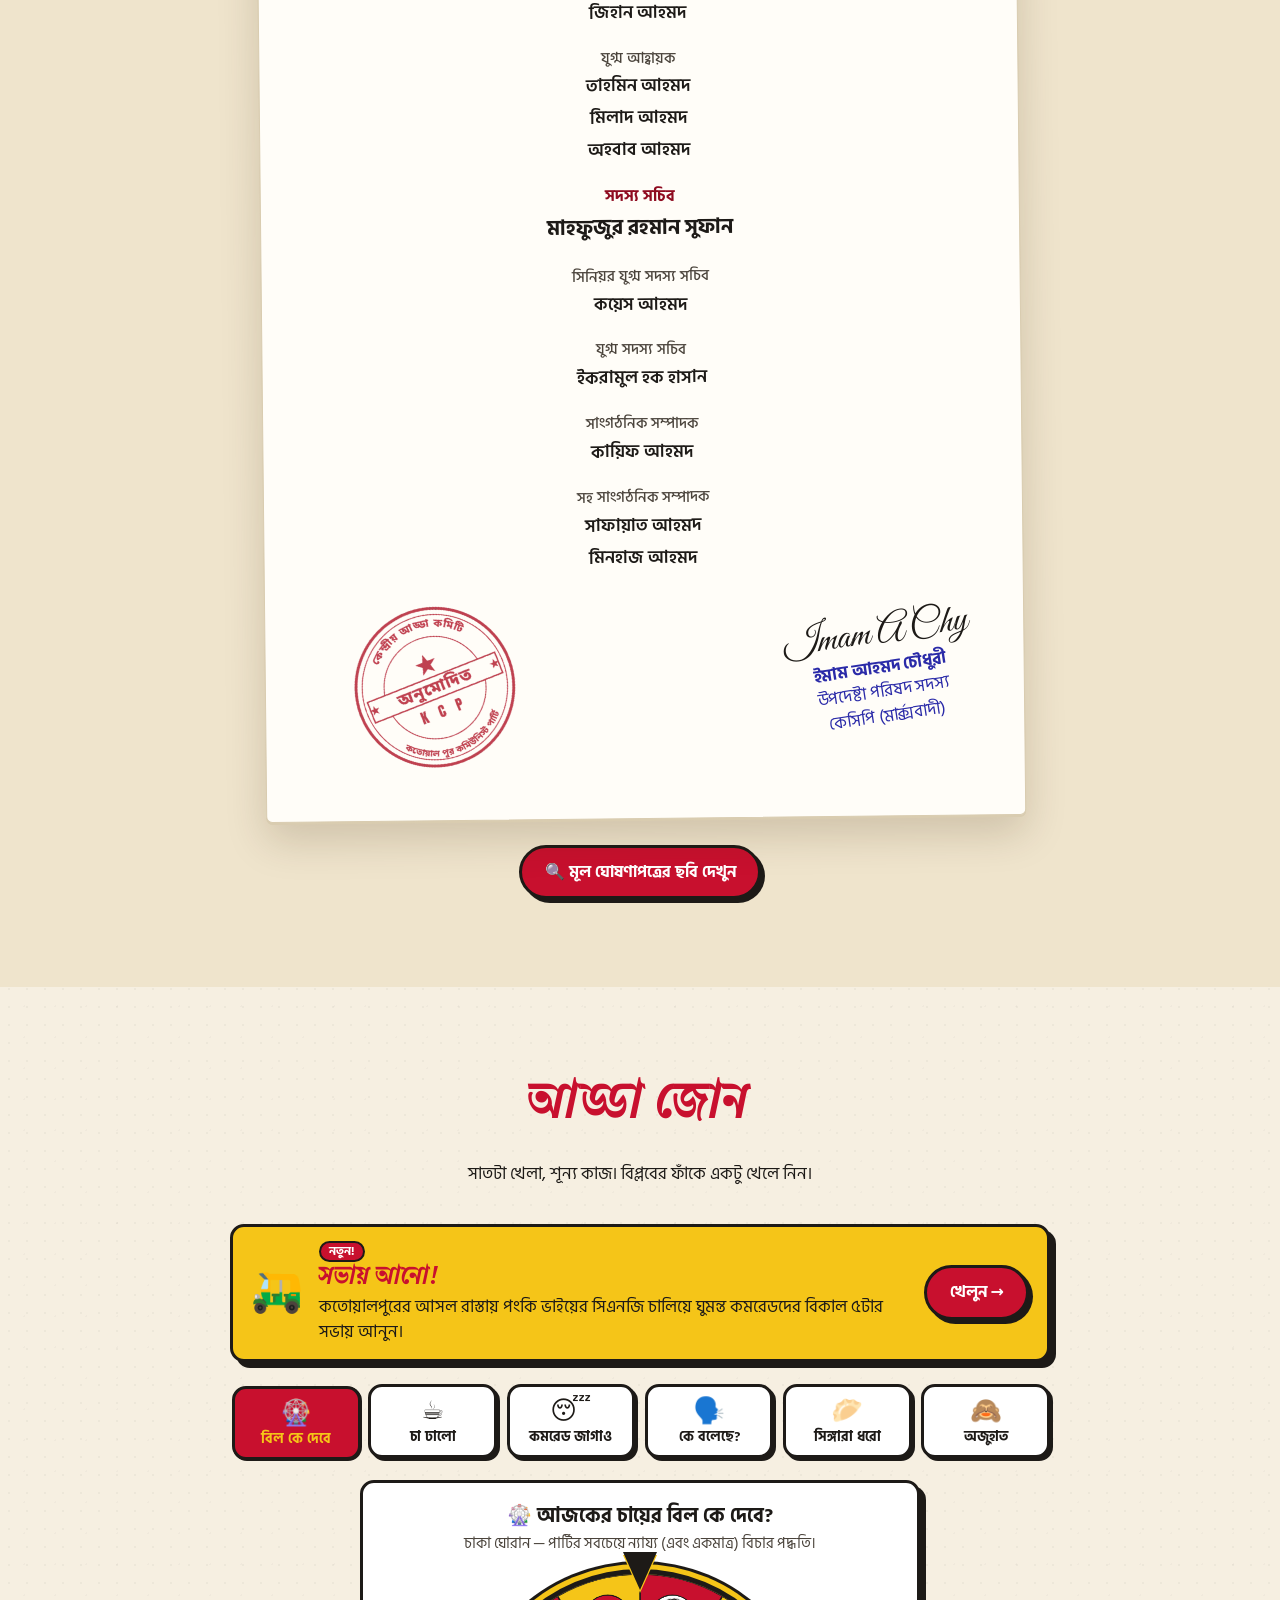
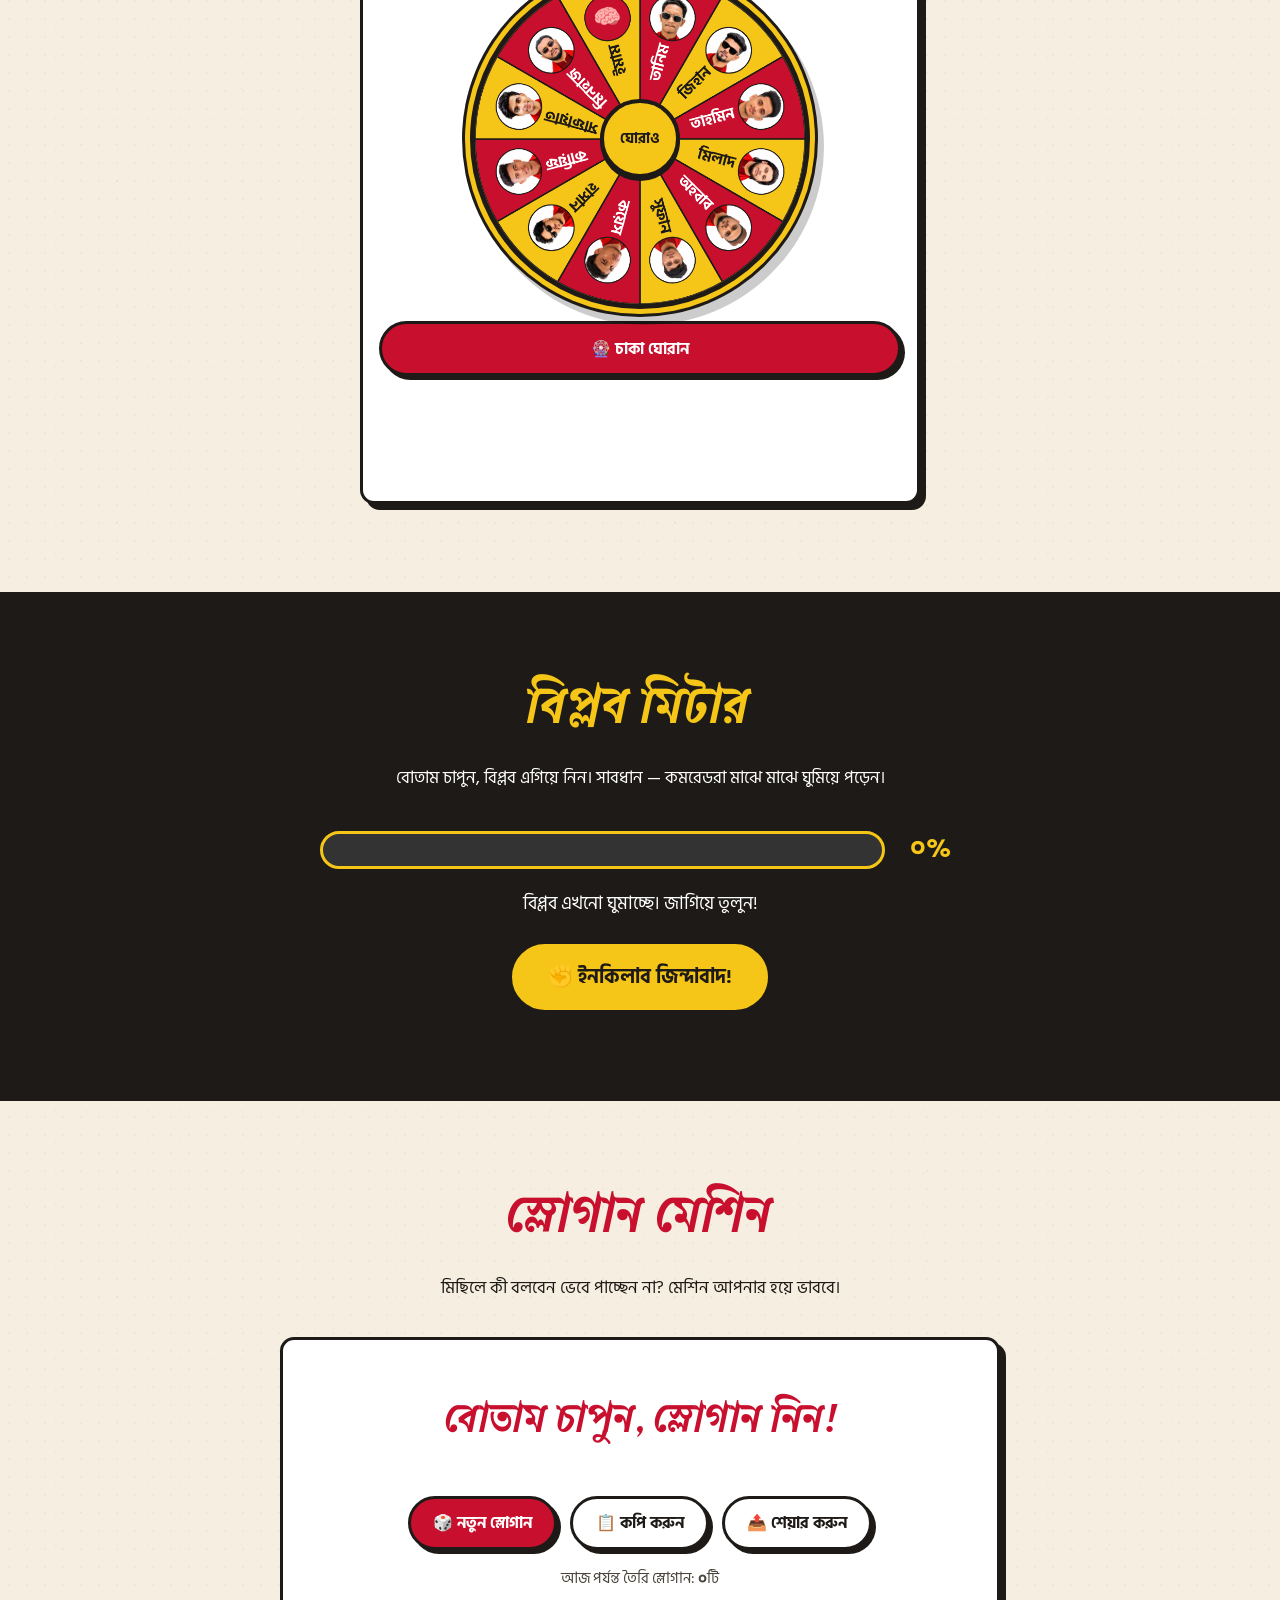
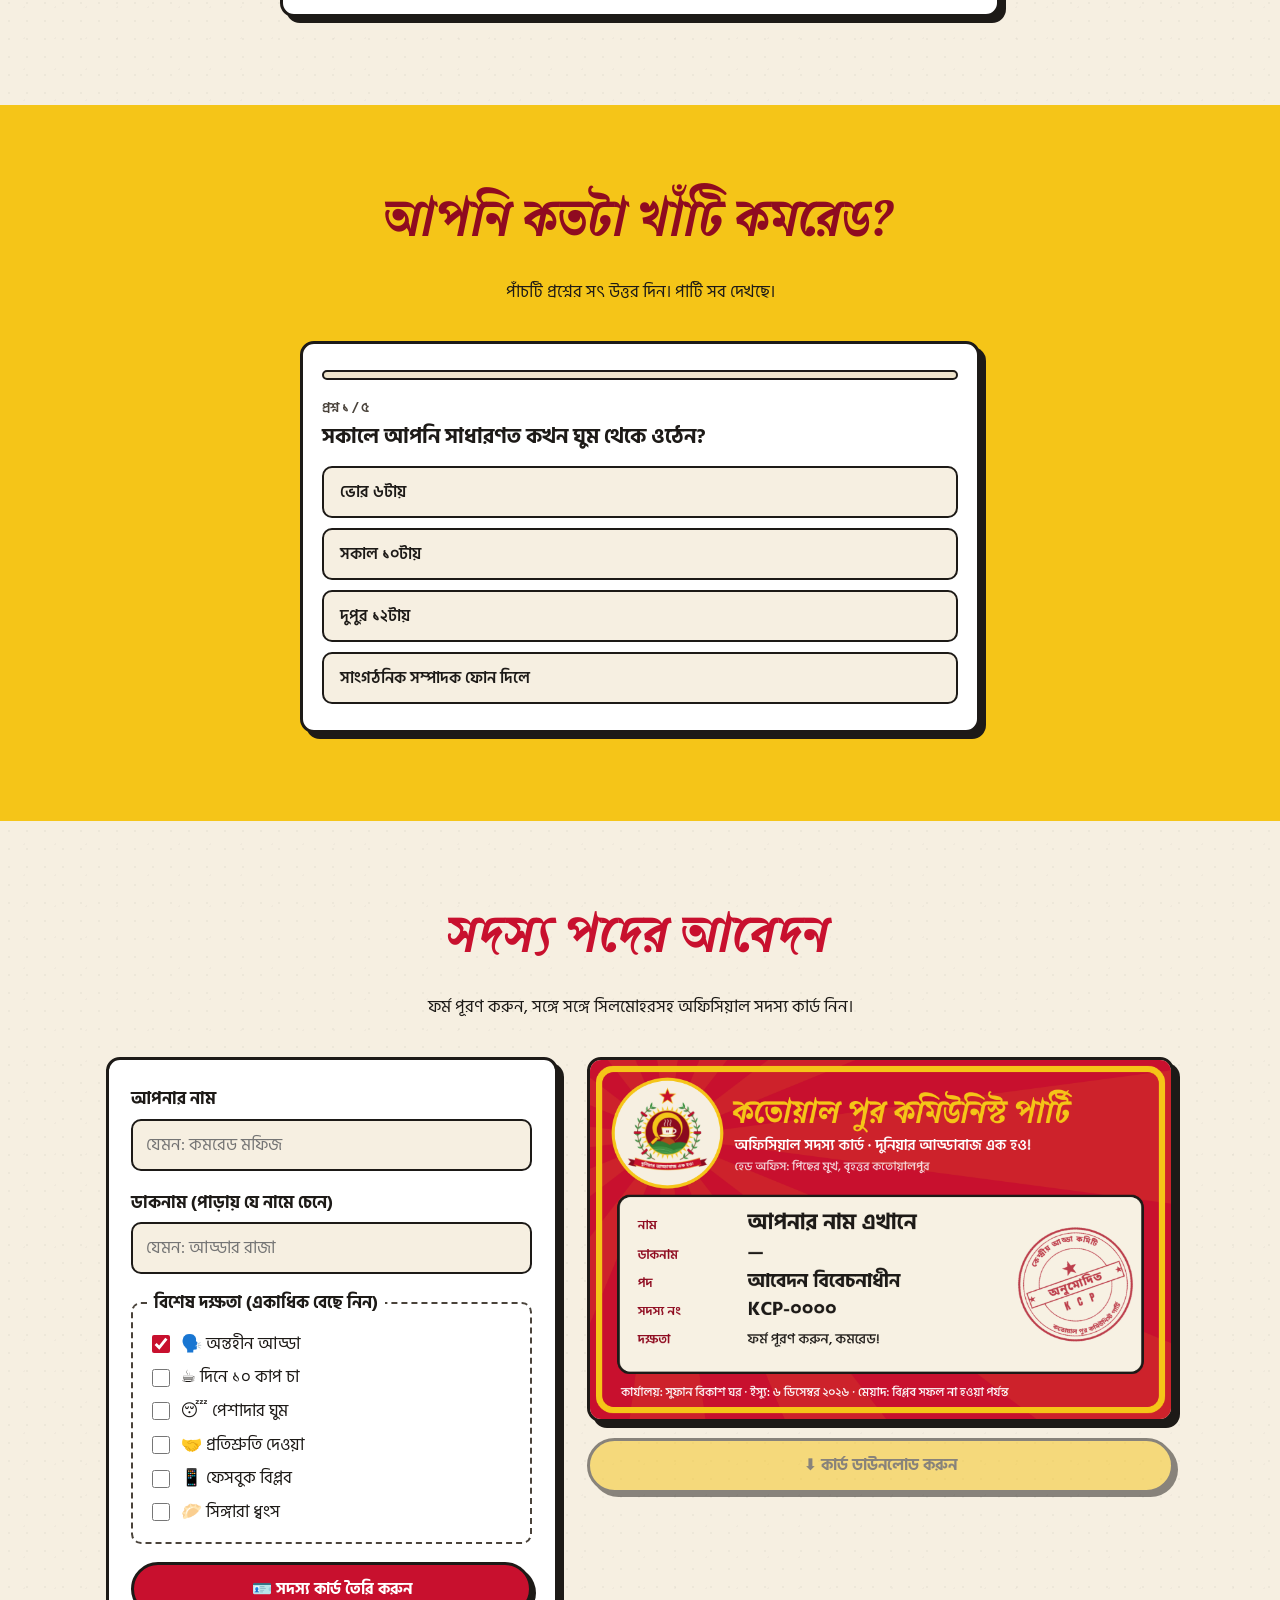
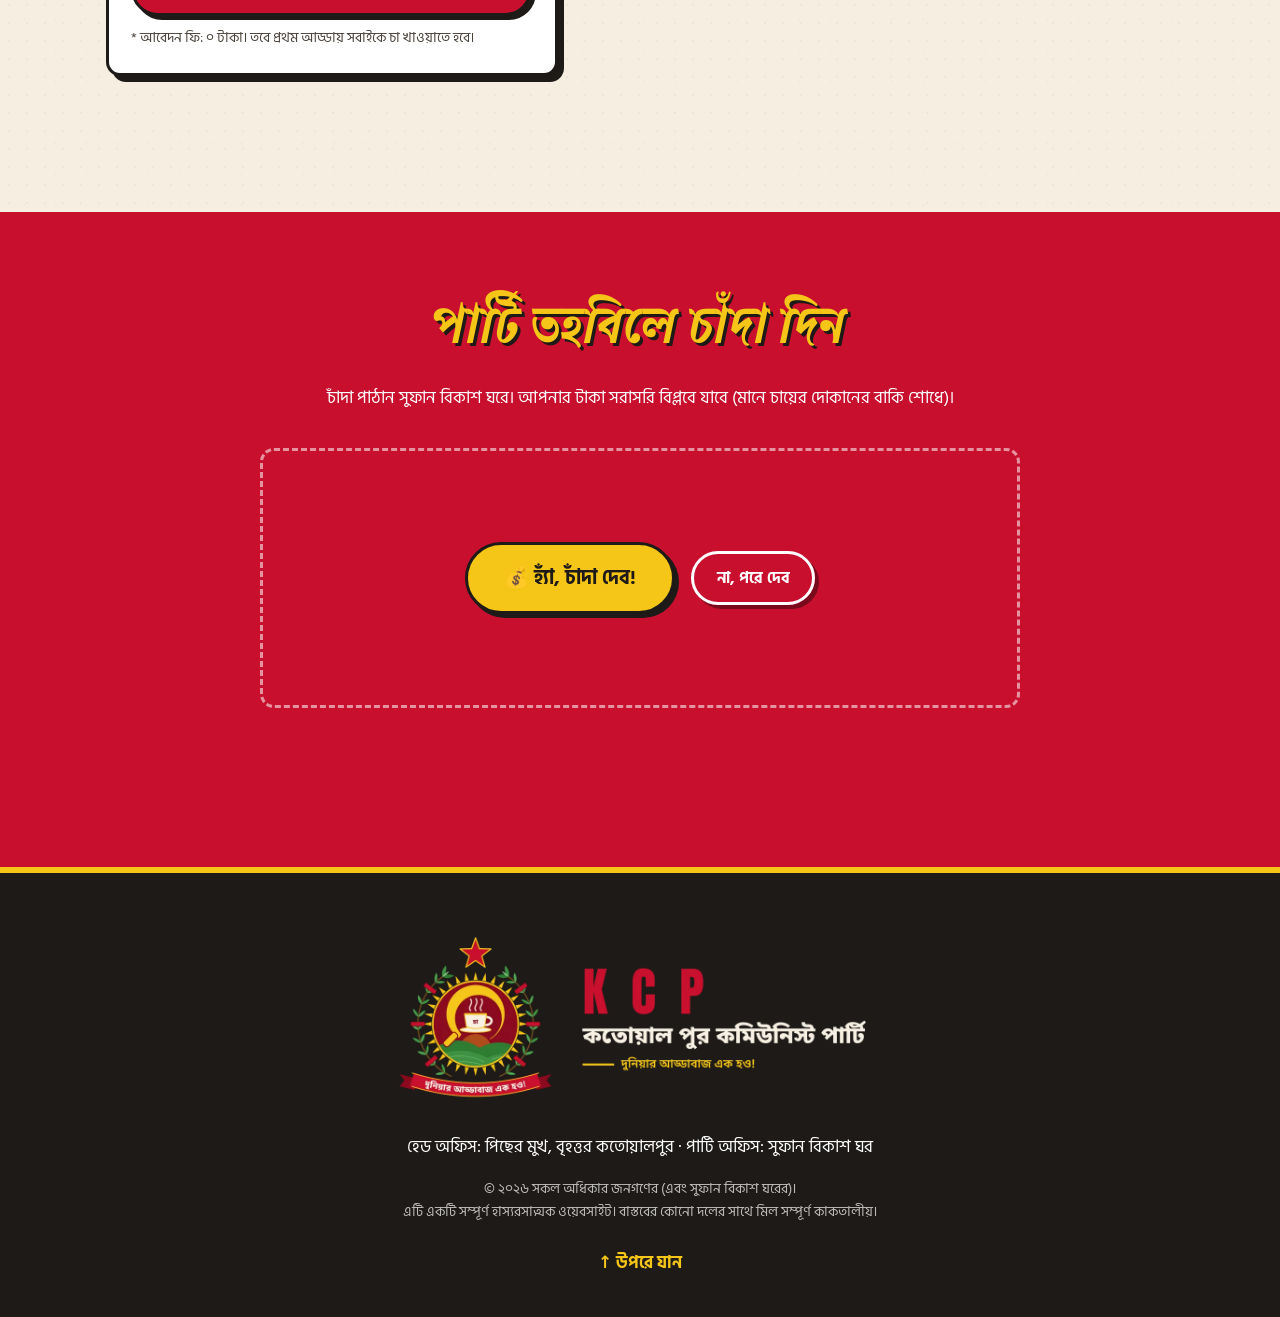
==== commit 79cab3ec: "Keep only the 3D game and add the two concrete lanes - Retire the 2D game: sim/ now forwards to sim3" ====
--- a/index.html
+++ b/index.html
@@ -203,7 +203,7 @@
     <section class="section" id="games">
       <h2 class="section-title">আড্ডা জোন</h2>
       <p class="section-sub">সাতটা খেলা, শূন্য কাজ। বিপ্লবের ফাঁকে একটু খেলে নিন।</p>
-      <a class="sim-promo" href="sim/">
+      <a class="sim-promo" href="sim3d/">
         <span class="sim-promo-icon" aria-hidden="true">🛺</span>
         <span class="sim-promo-text">
           <span class="sim-promo-tag">নতুন!</span>
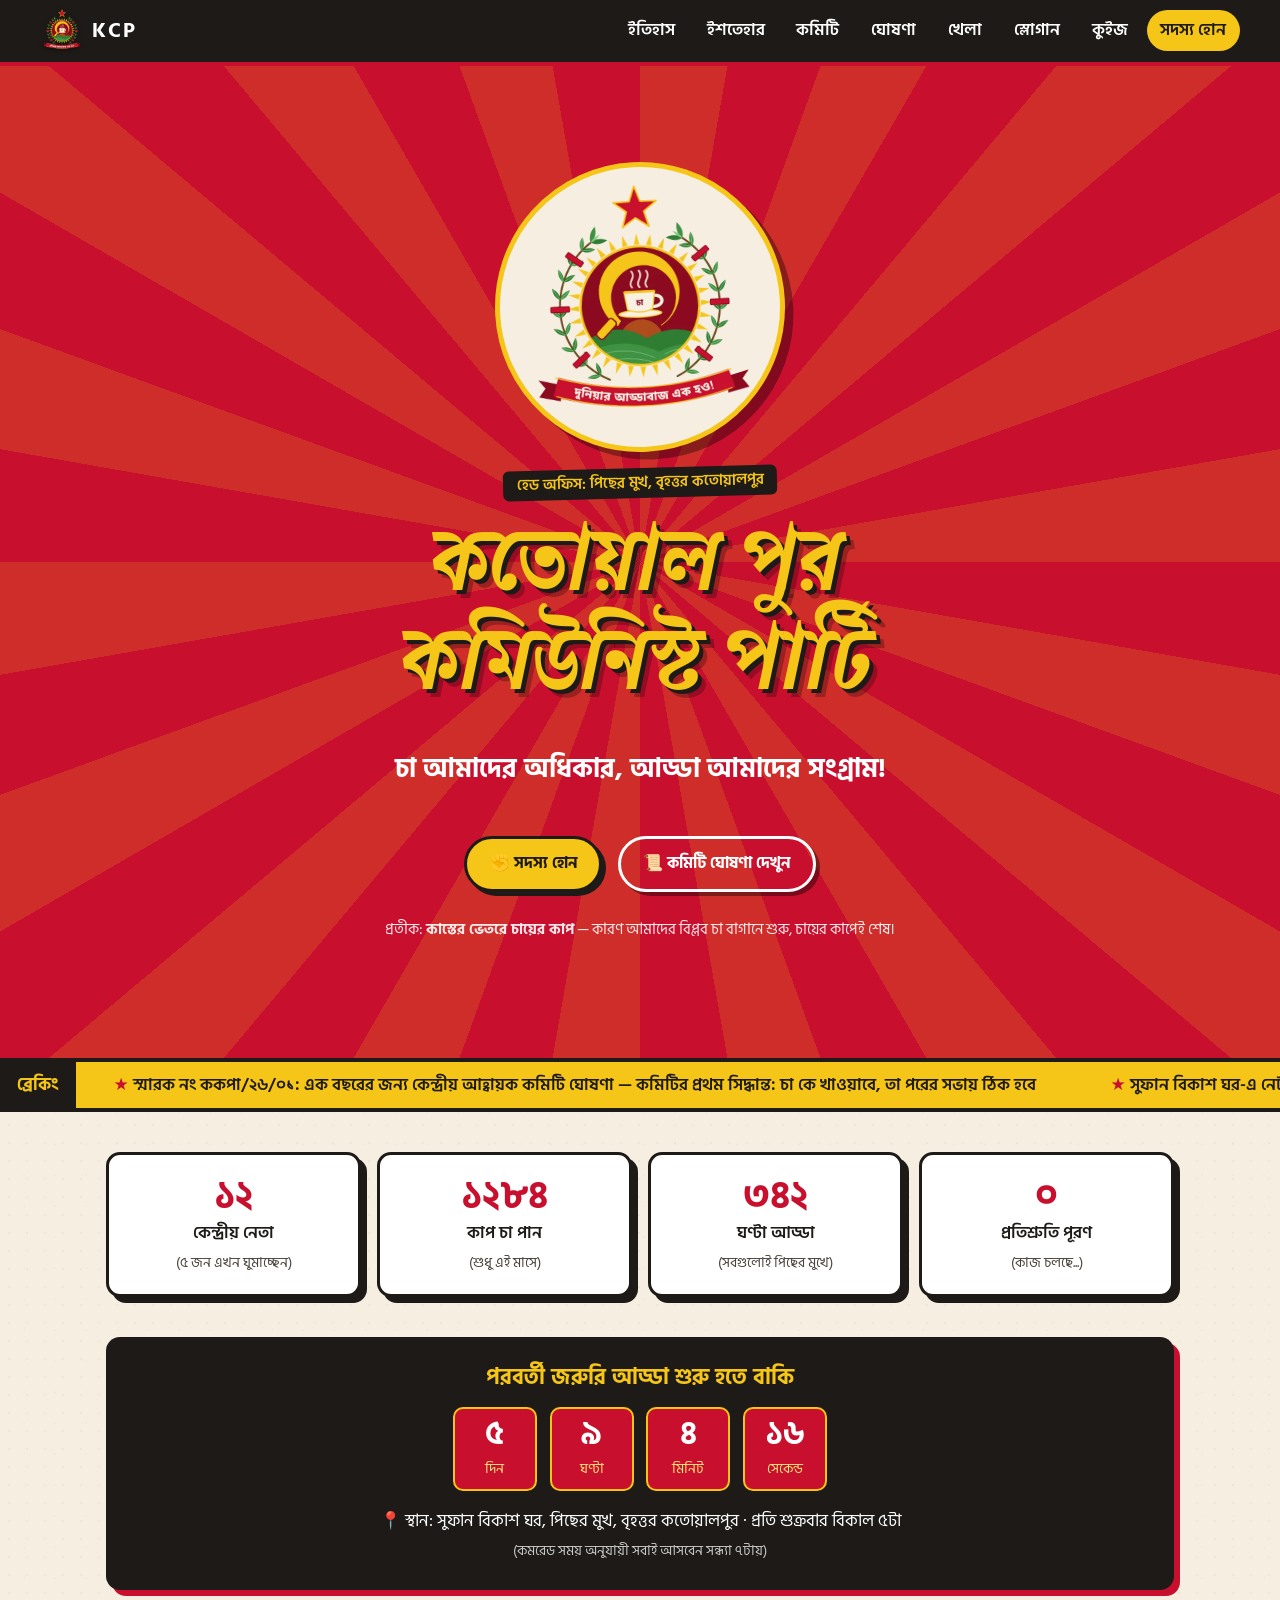
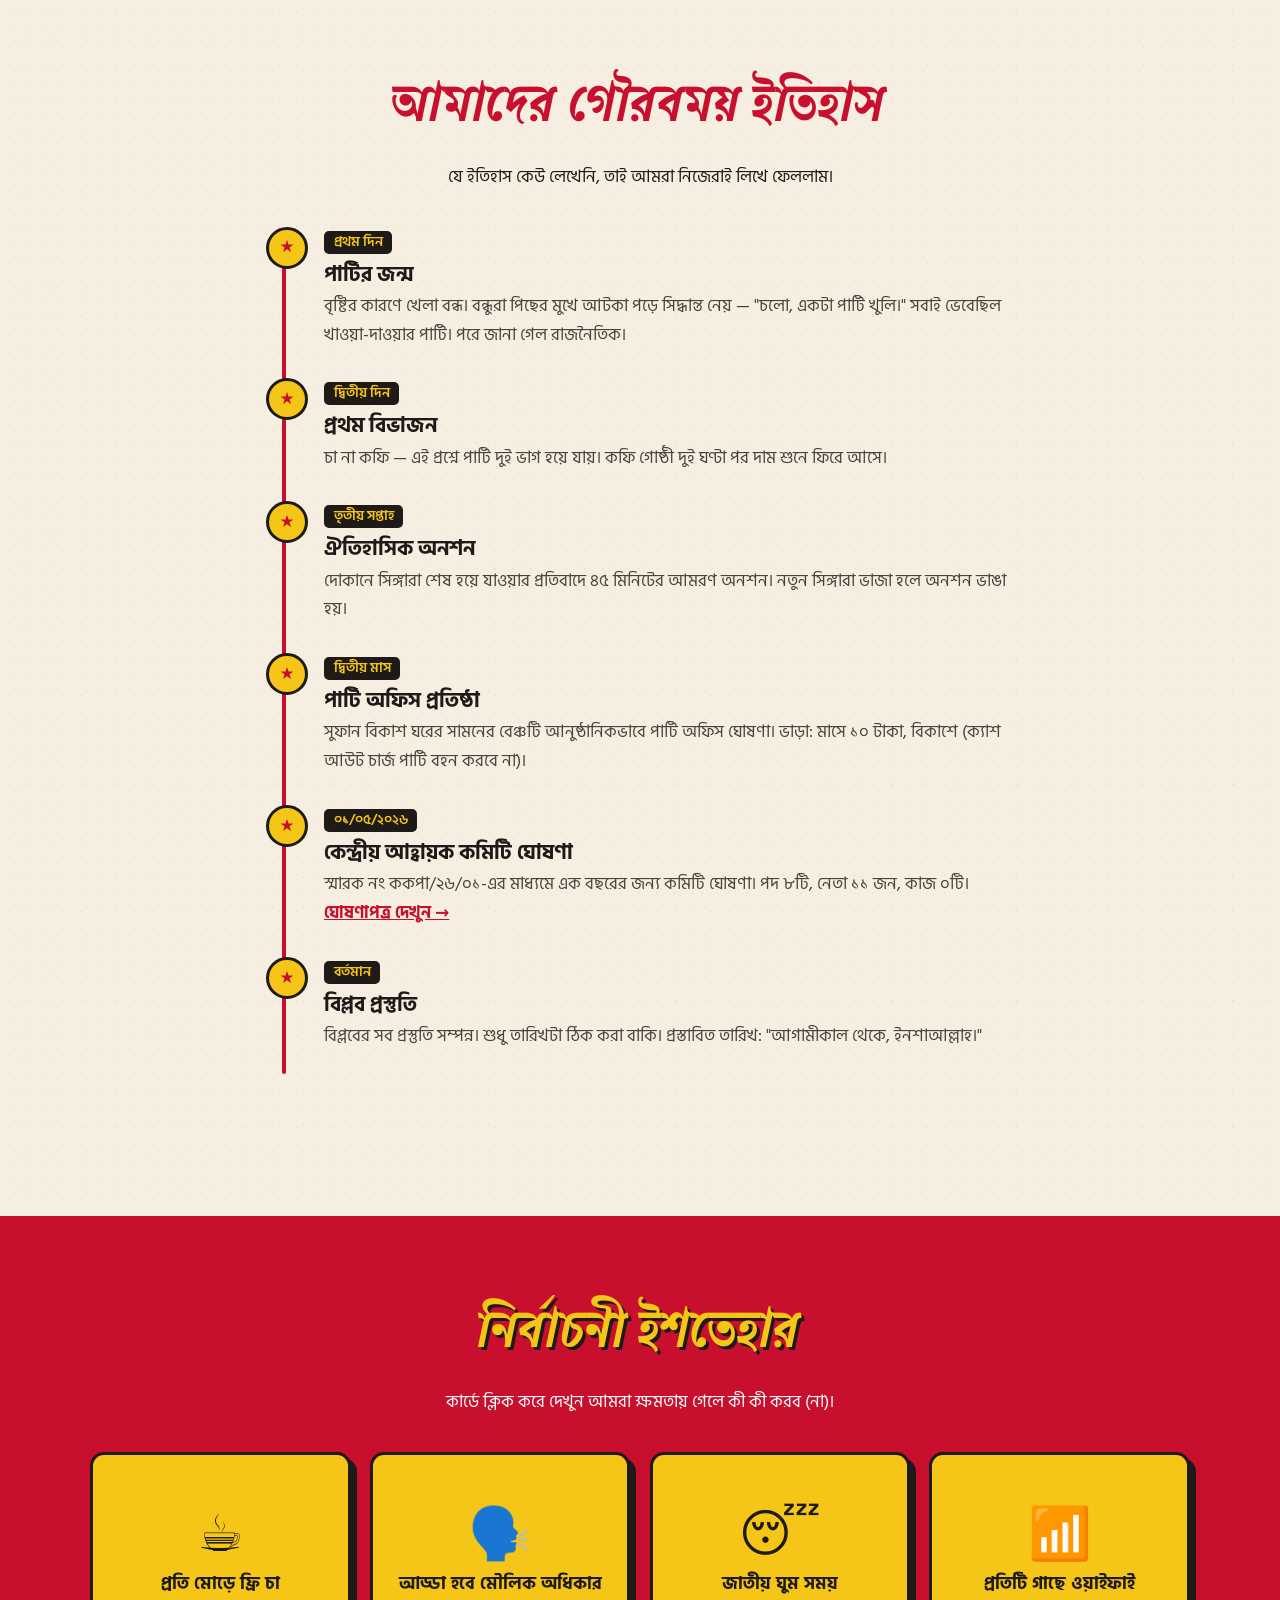
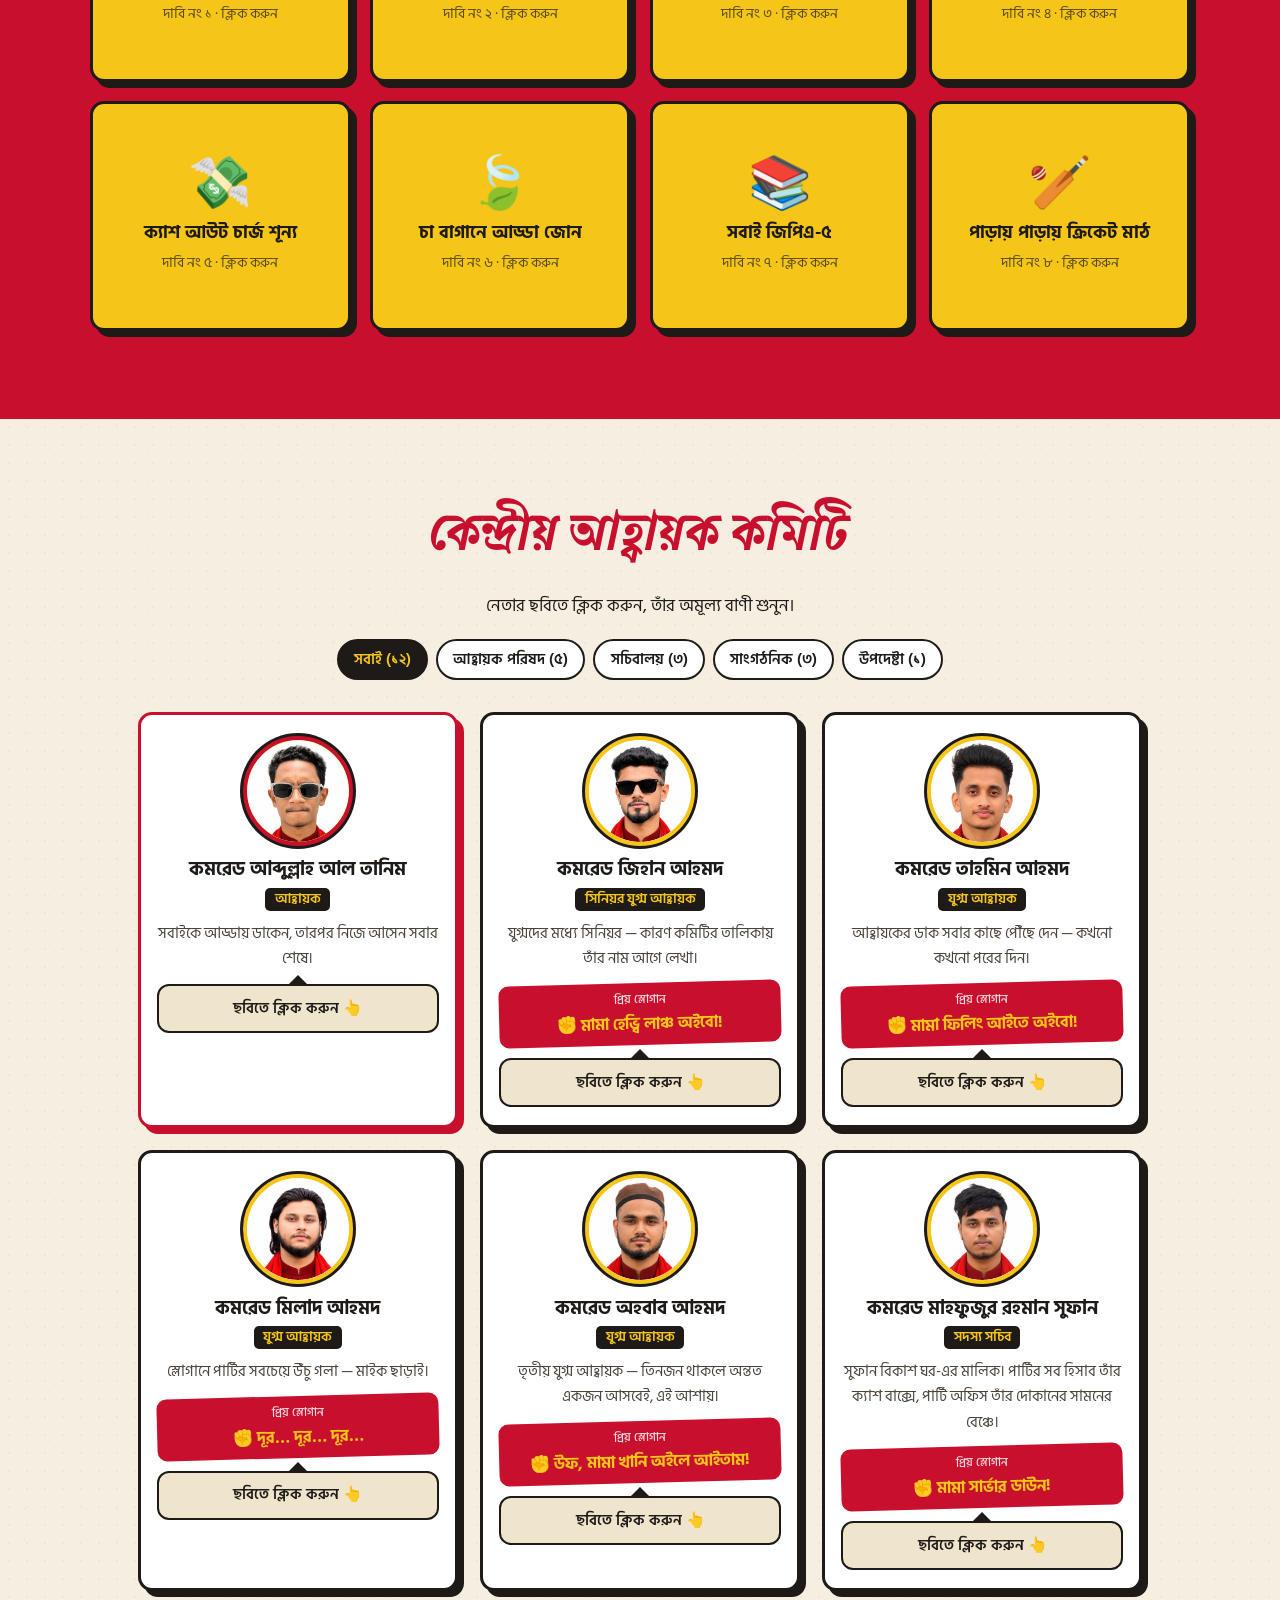
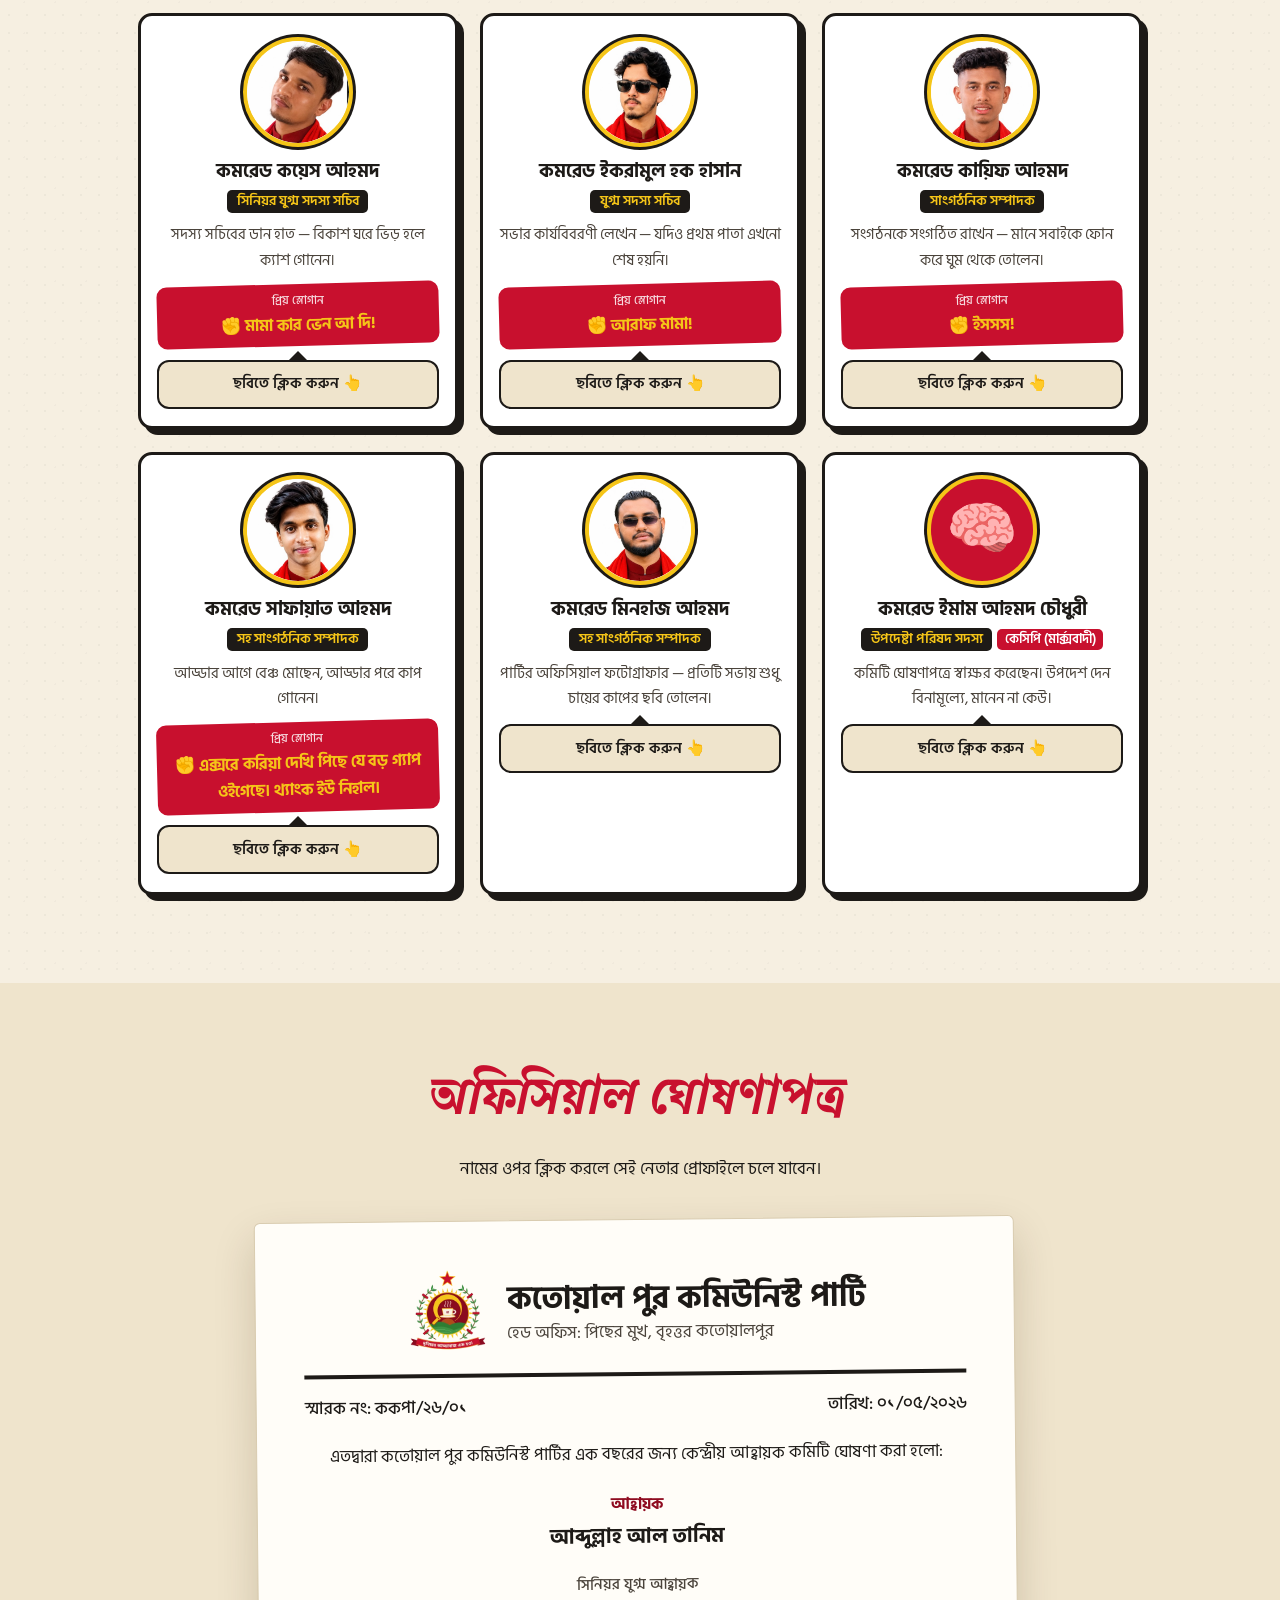
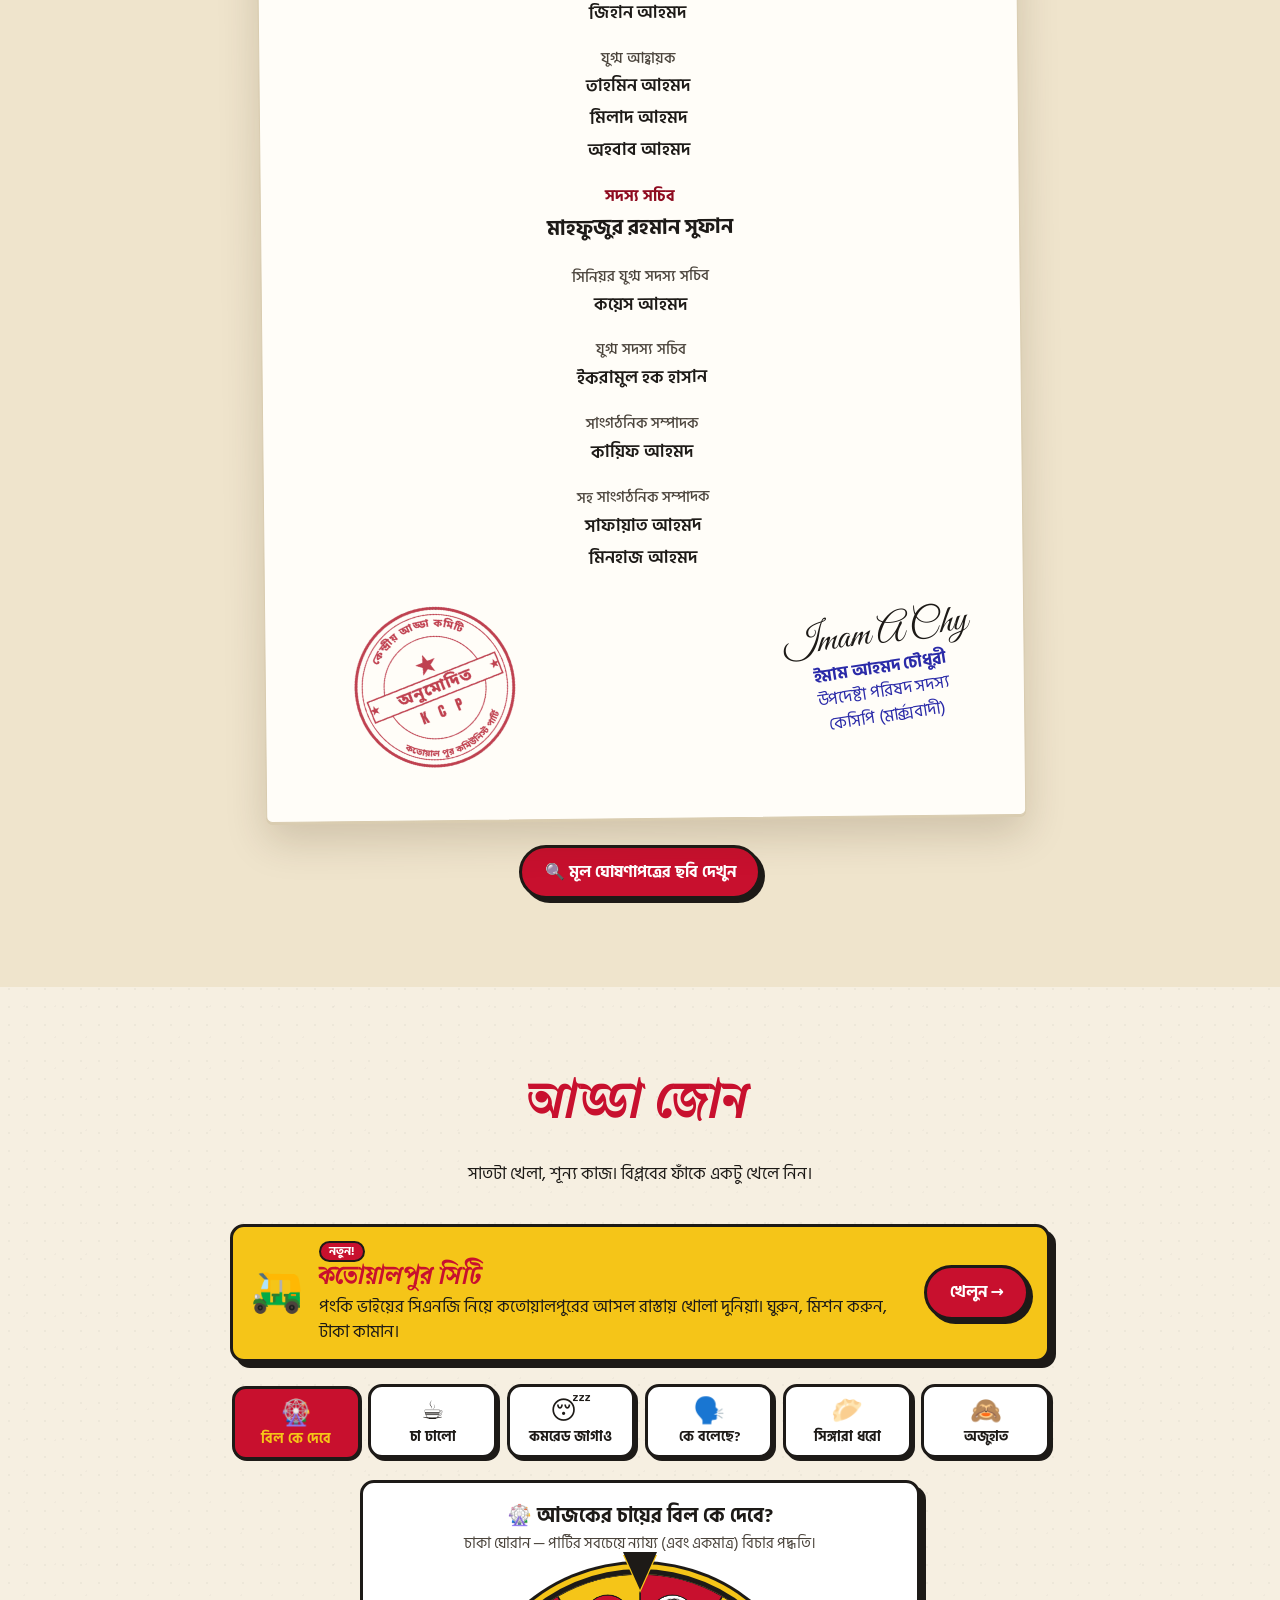
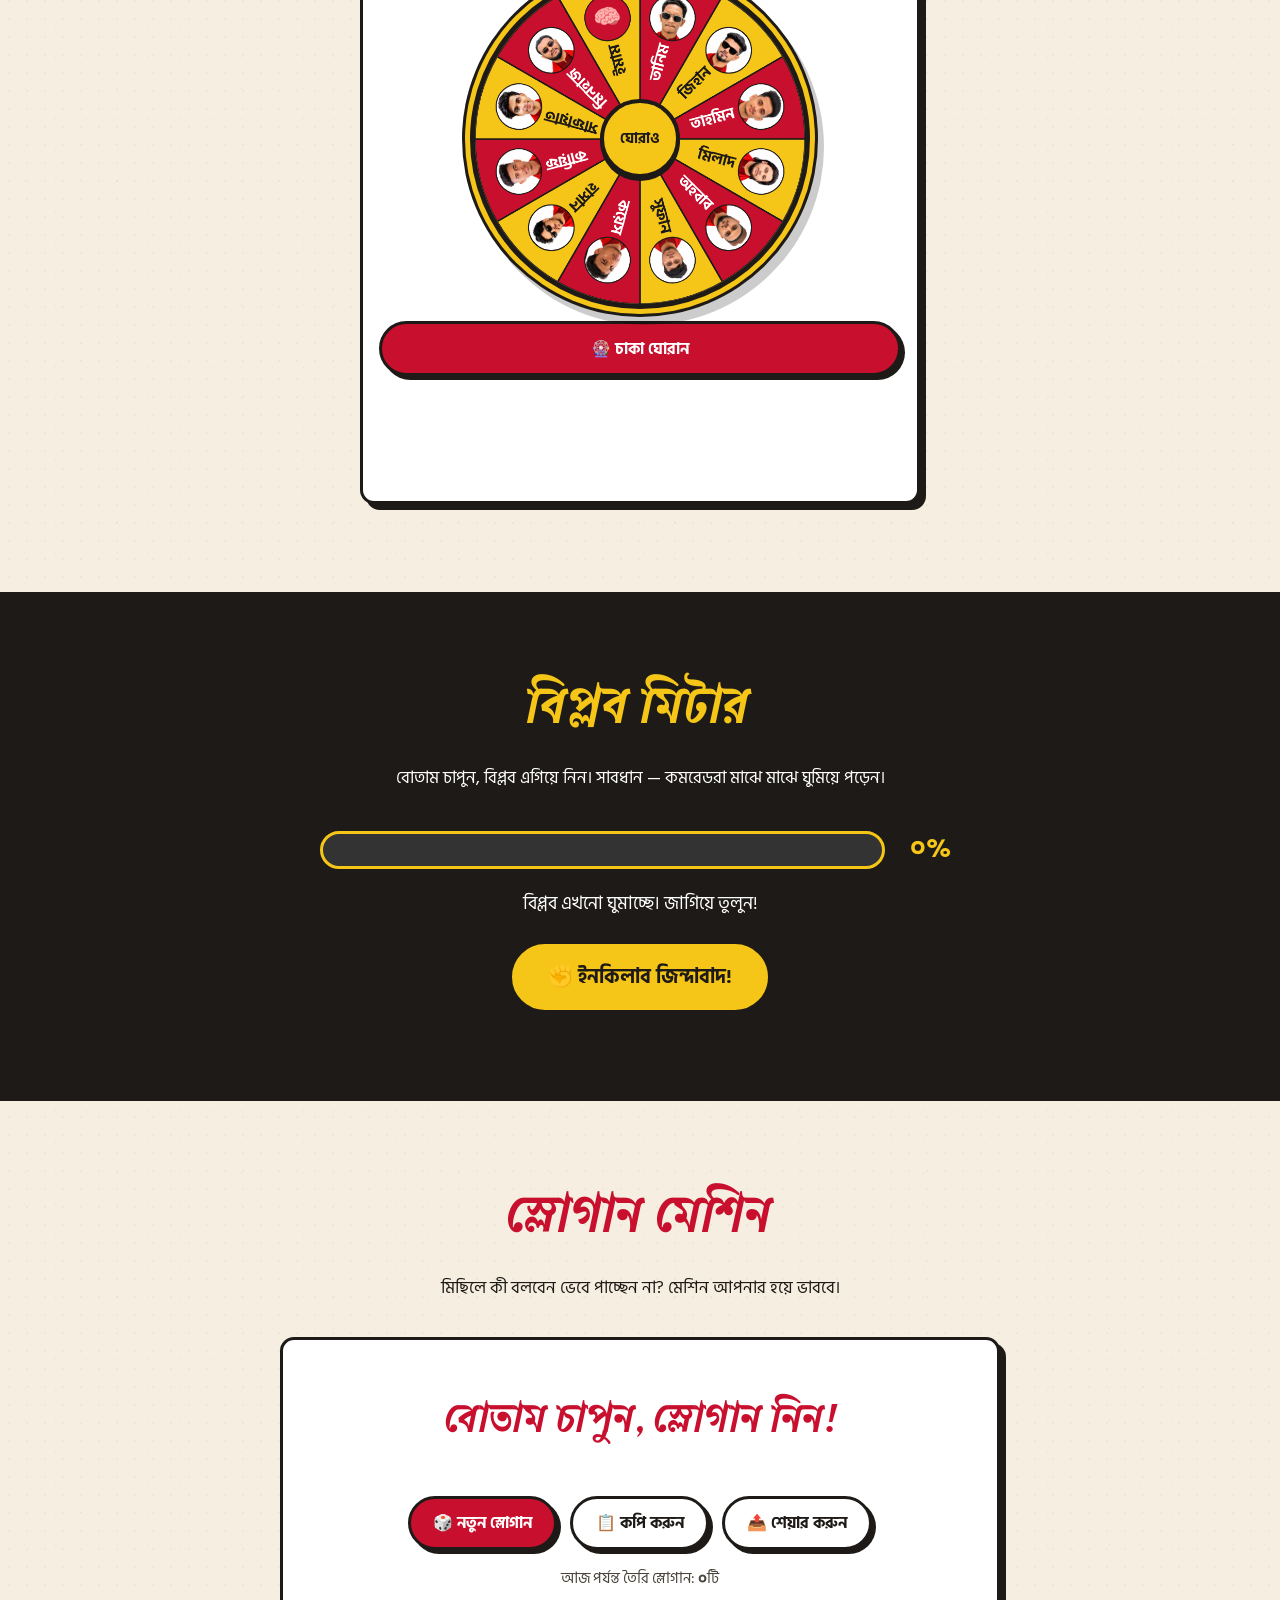
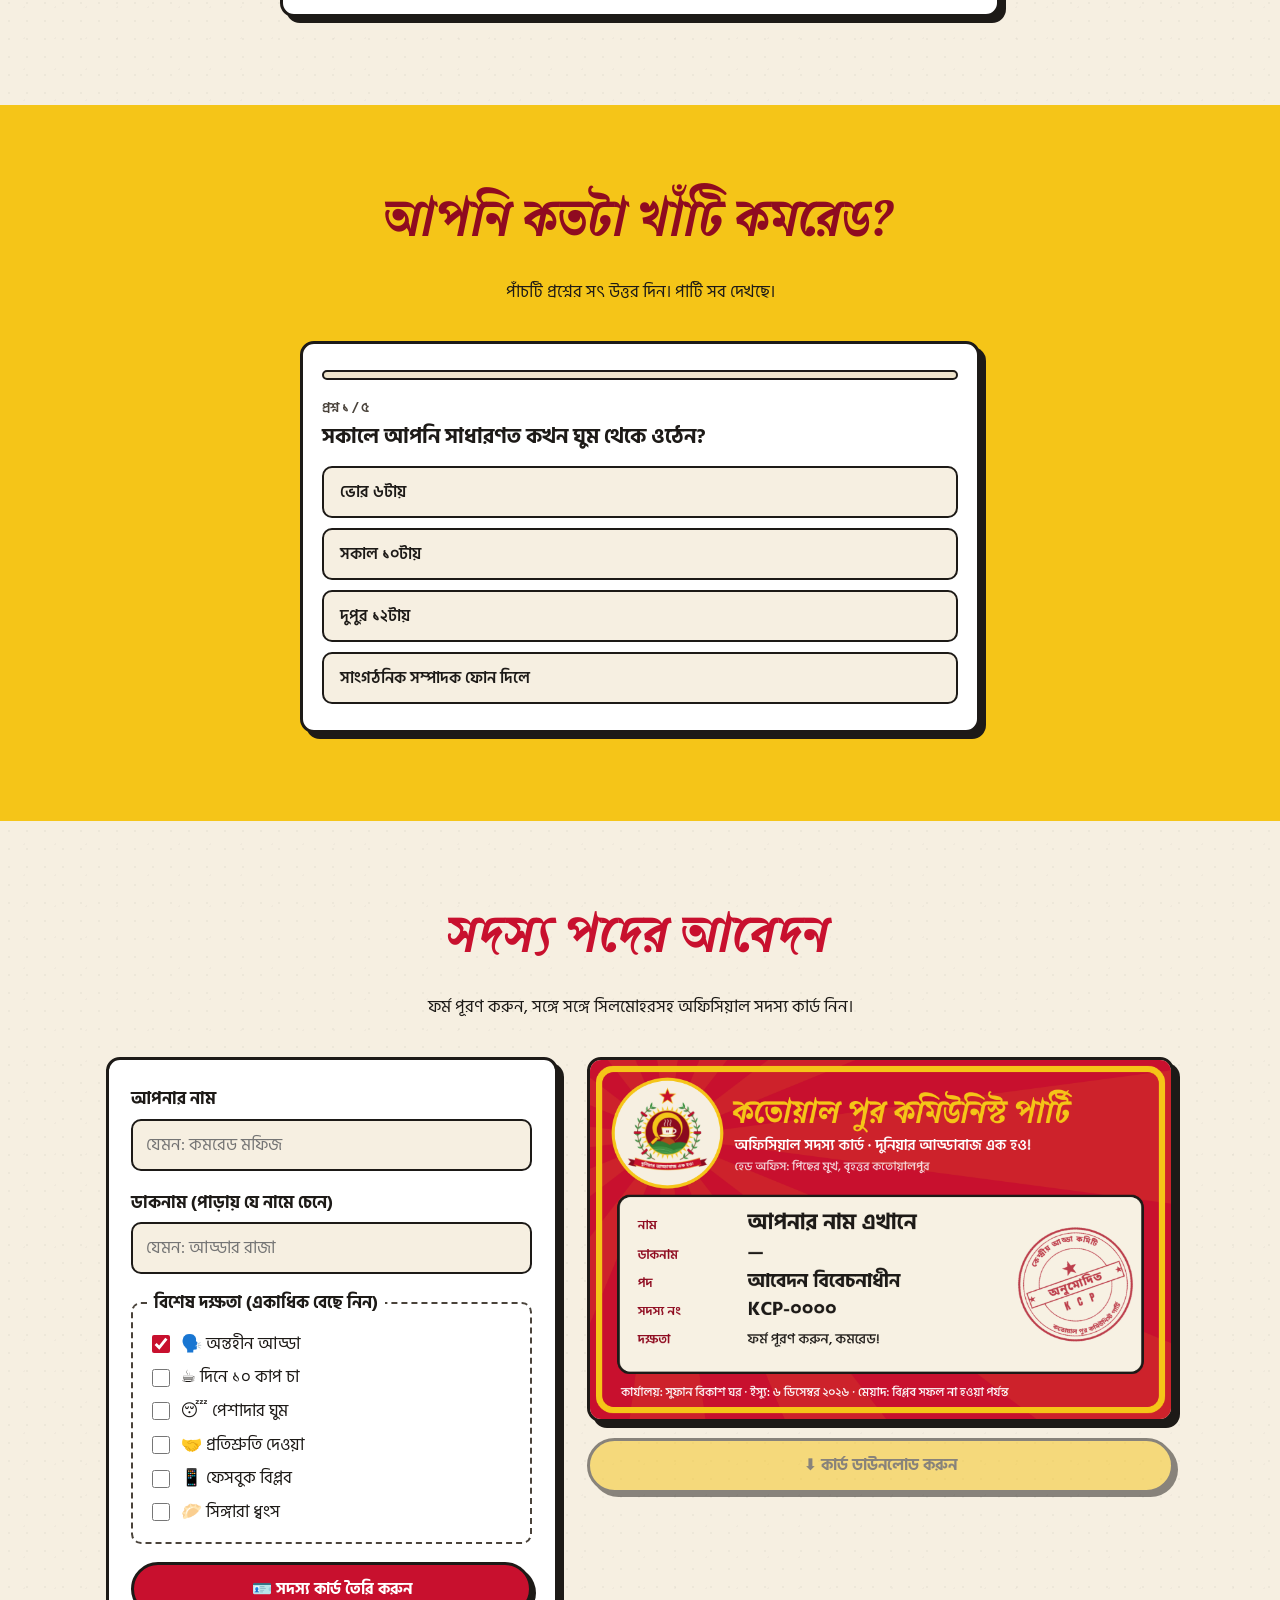
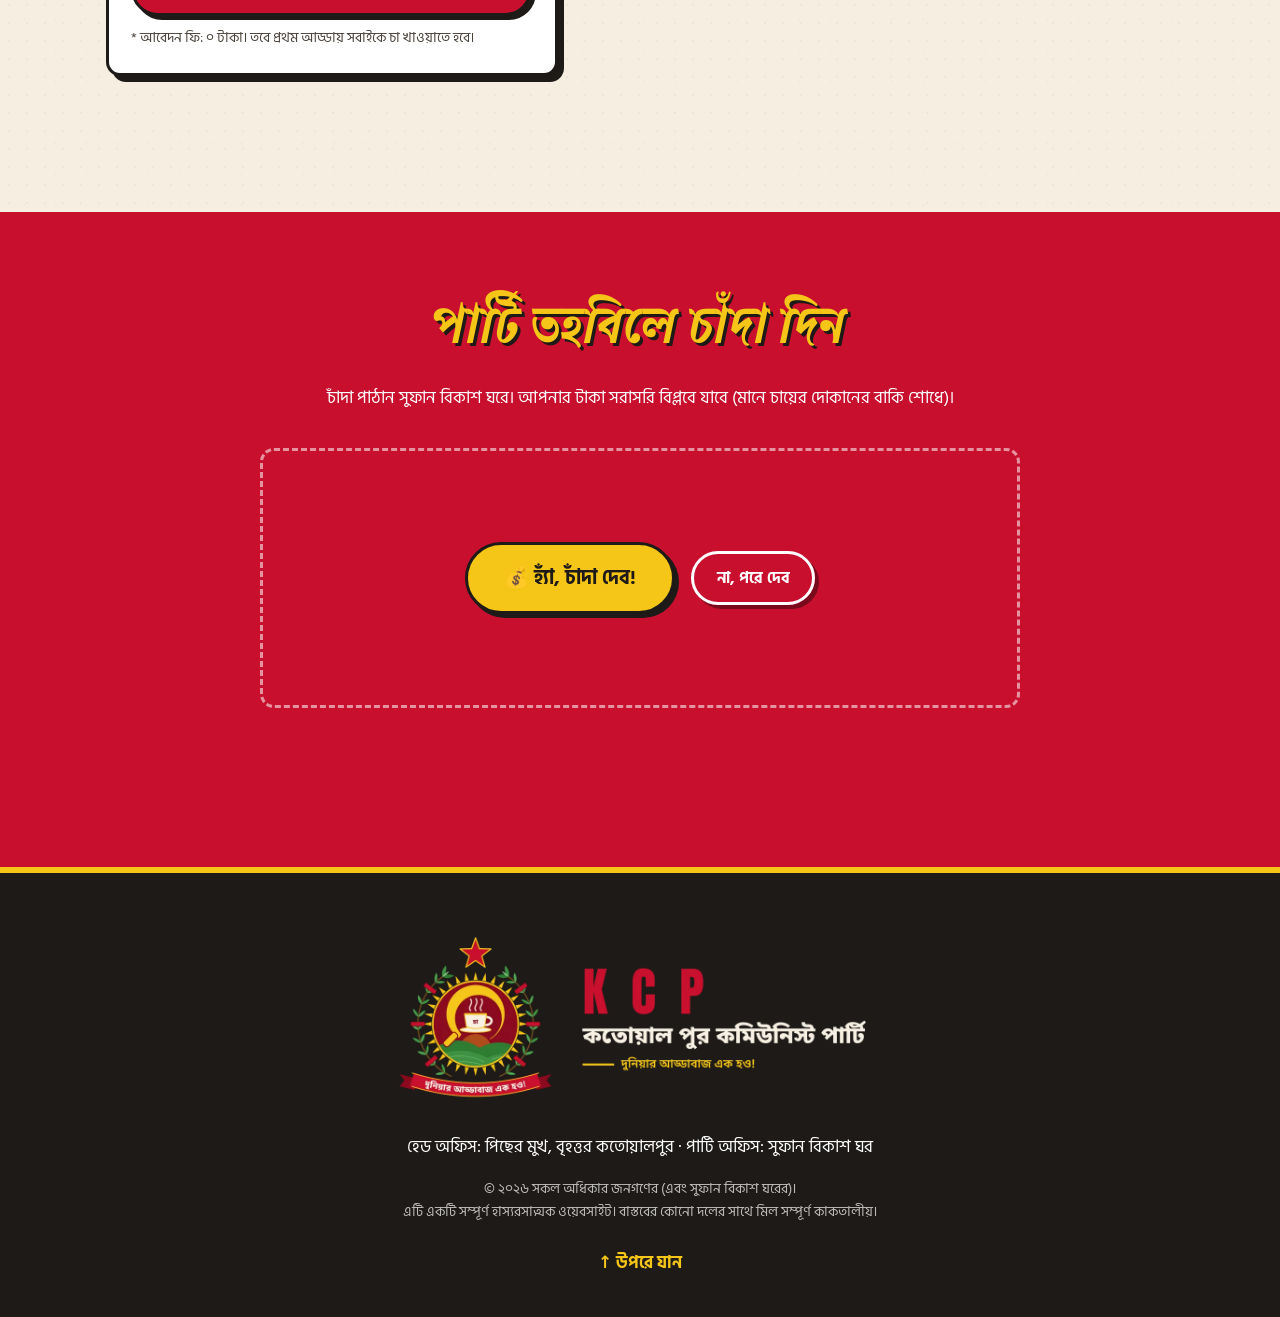
==== commit 4fb9c0a8: "Turn the 3D game into Kotalpur City, a free-roam open world Drop the round-up-the-comrades round and" ====
--- a/index.html
+++ b/index.html
@@ -207,8 +207,8 @@
         <span class="sim-promo-icon" aria-hidden="true">🛺</span>
         <span class="sim-promo-text">
           <span class="sim-promo-tag">নতুন!</span>
-          <strong>সভায় আনো!</strong>
-          <span>কতোয়ালপুরের আসল রাস্তায় পংকি ভাইয়ের সিএনজি চালিয়ে ঘুমন্ত কমরেডদের বিকাল ৫টার সভায় আনুন।</span>
+          <strong>কতোয়ালপুর সিটি</strong>
+          <span>পংকি ভাইয়ের সিএনজি নিয়ে কতোয়ালপুরের আসল রাস্তায় খোলা দুনিয়া। ঘুরুন, মিশন করুন, টাকা কামান।</span>
         </span>
         <span class="btn btn-red sim-promo-go">খেলুন →</span>
       </a>
